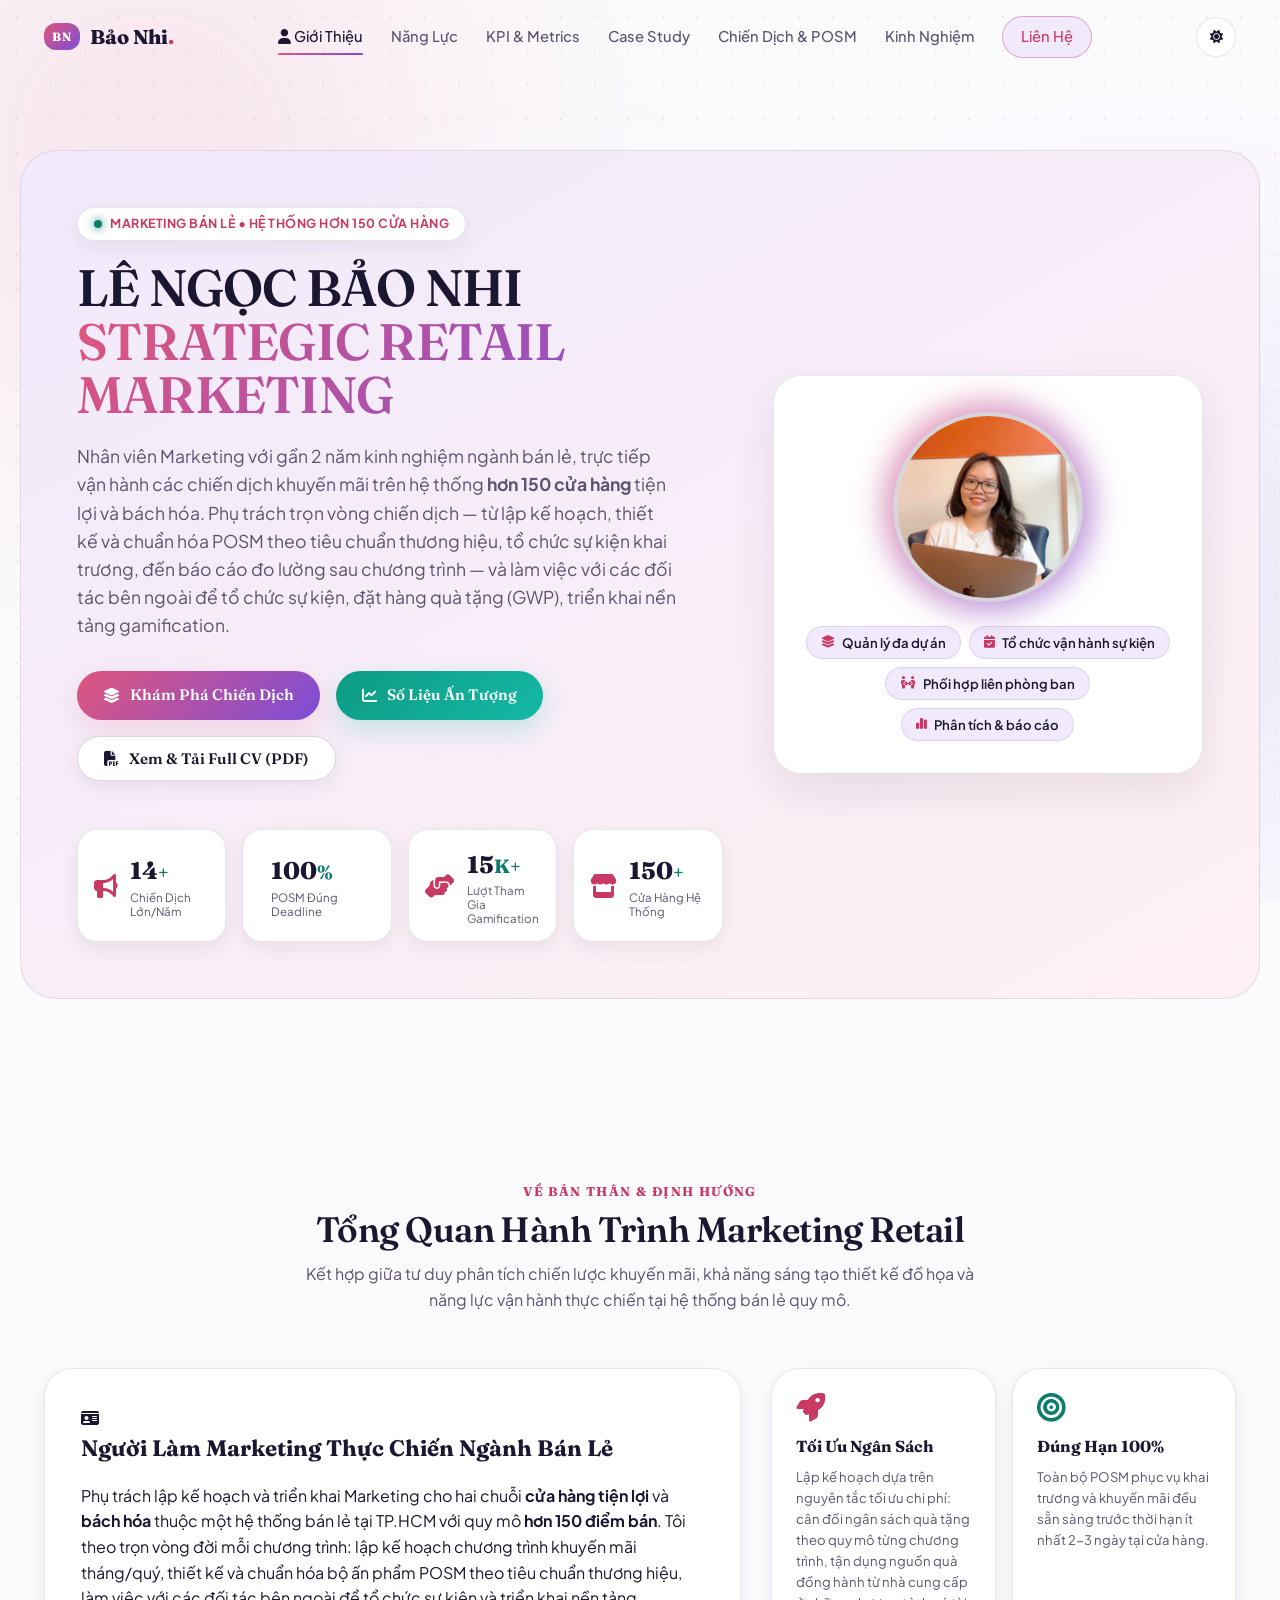
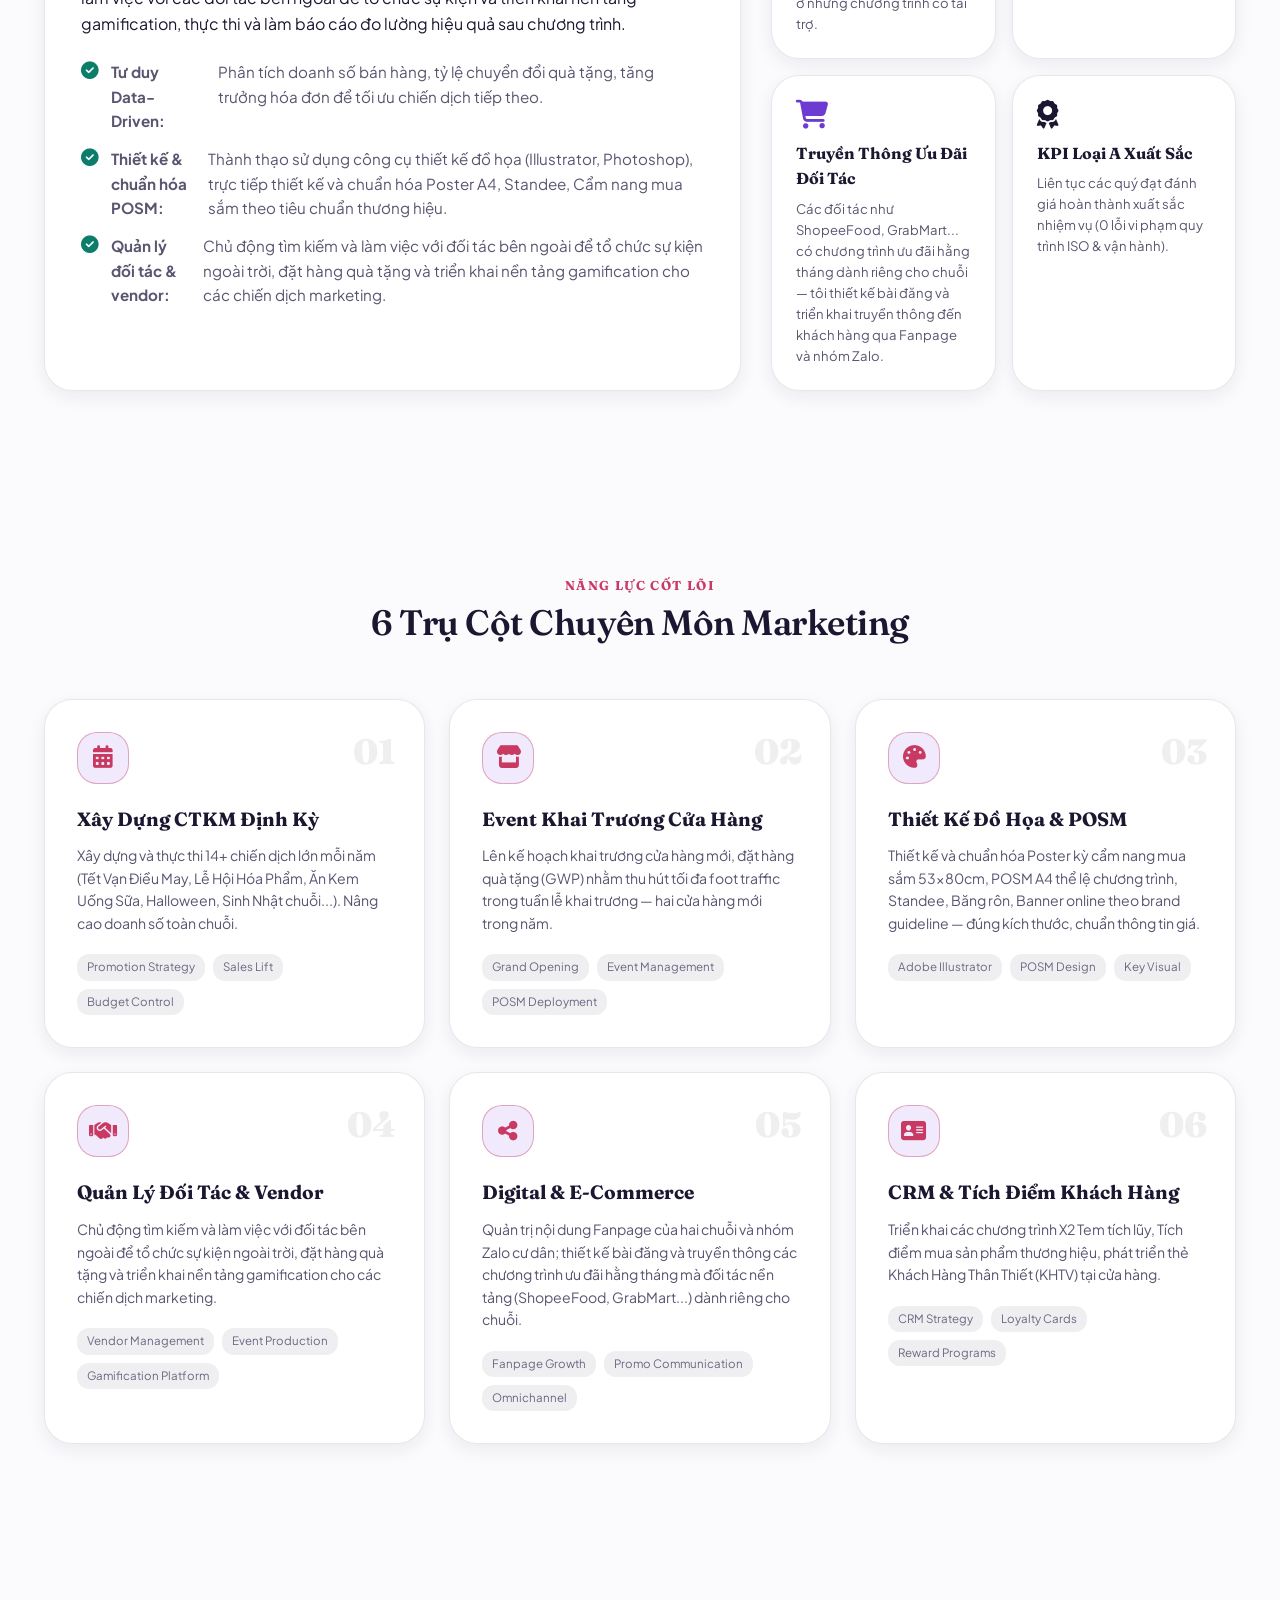
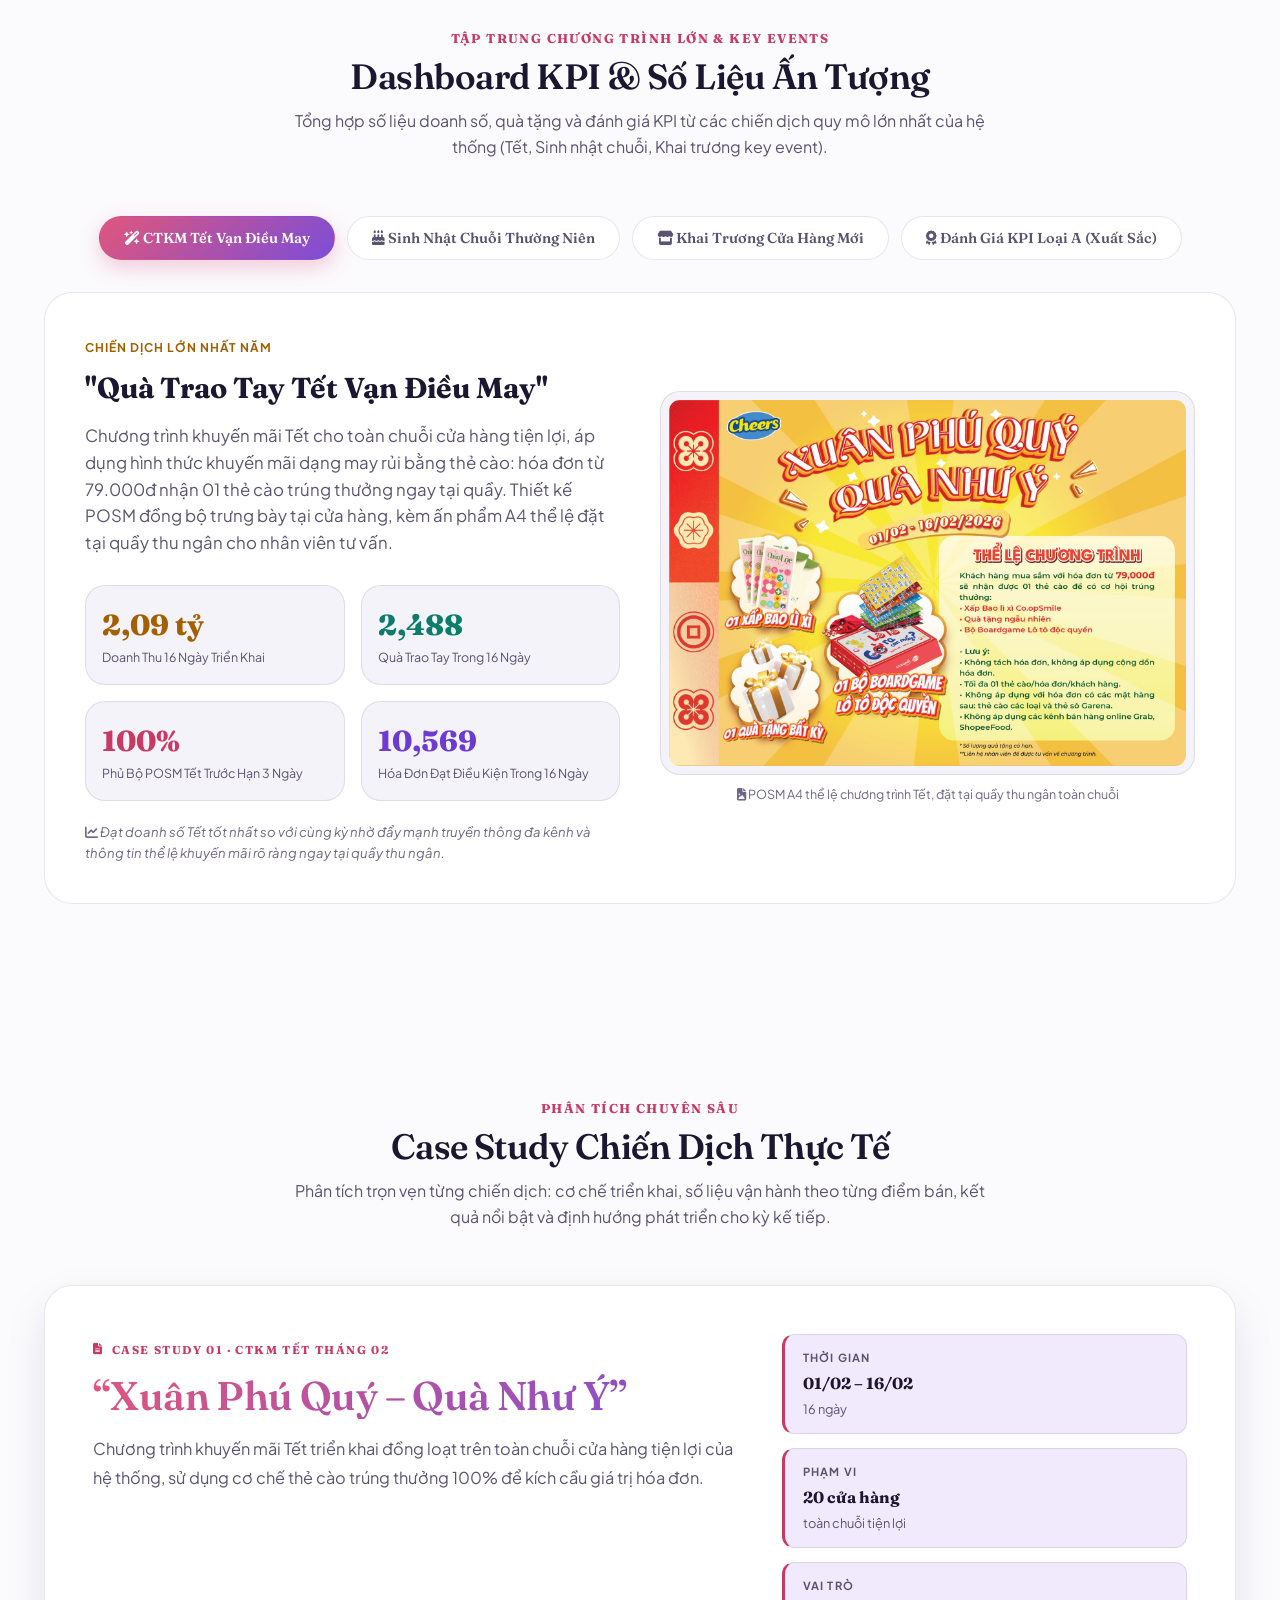
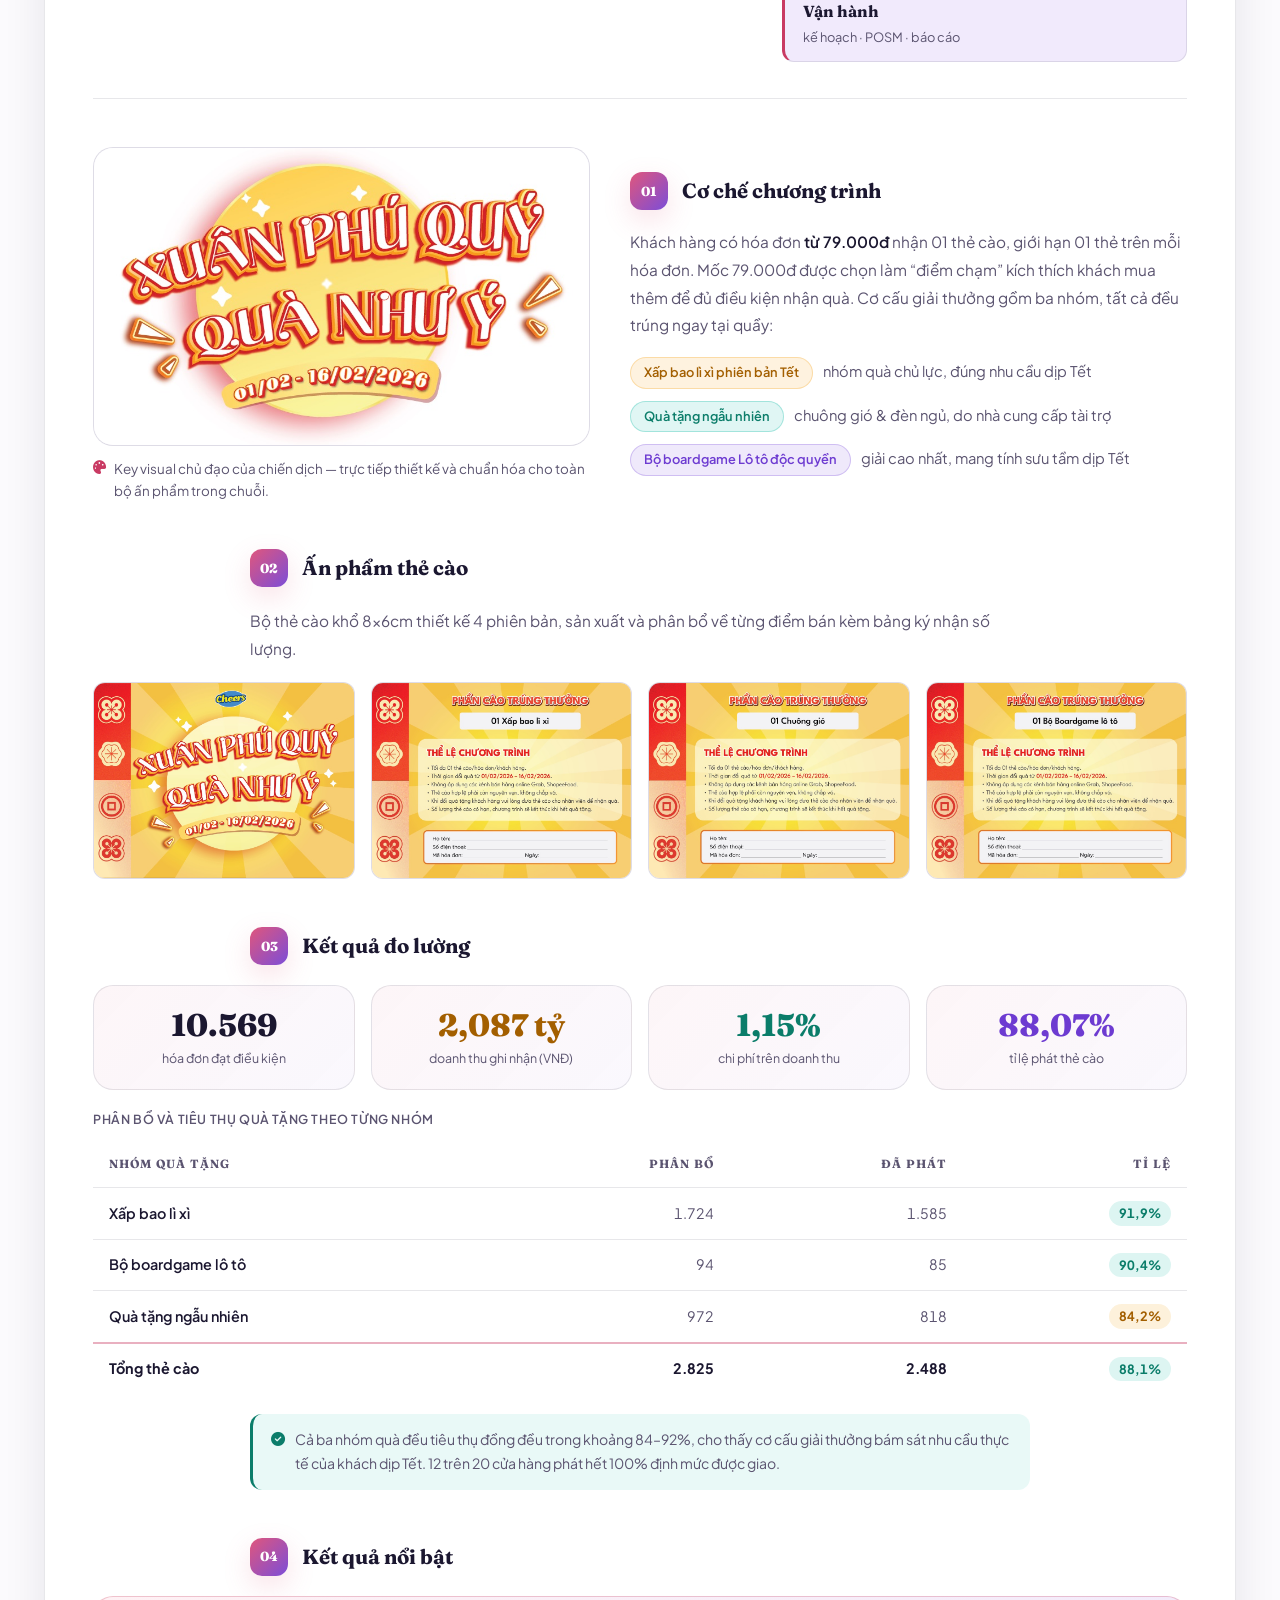
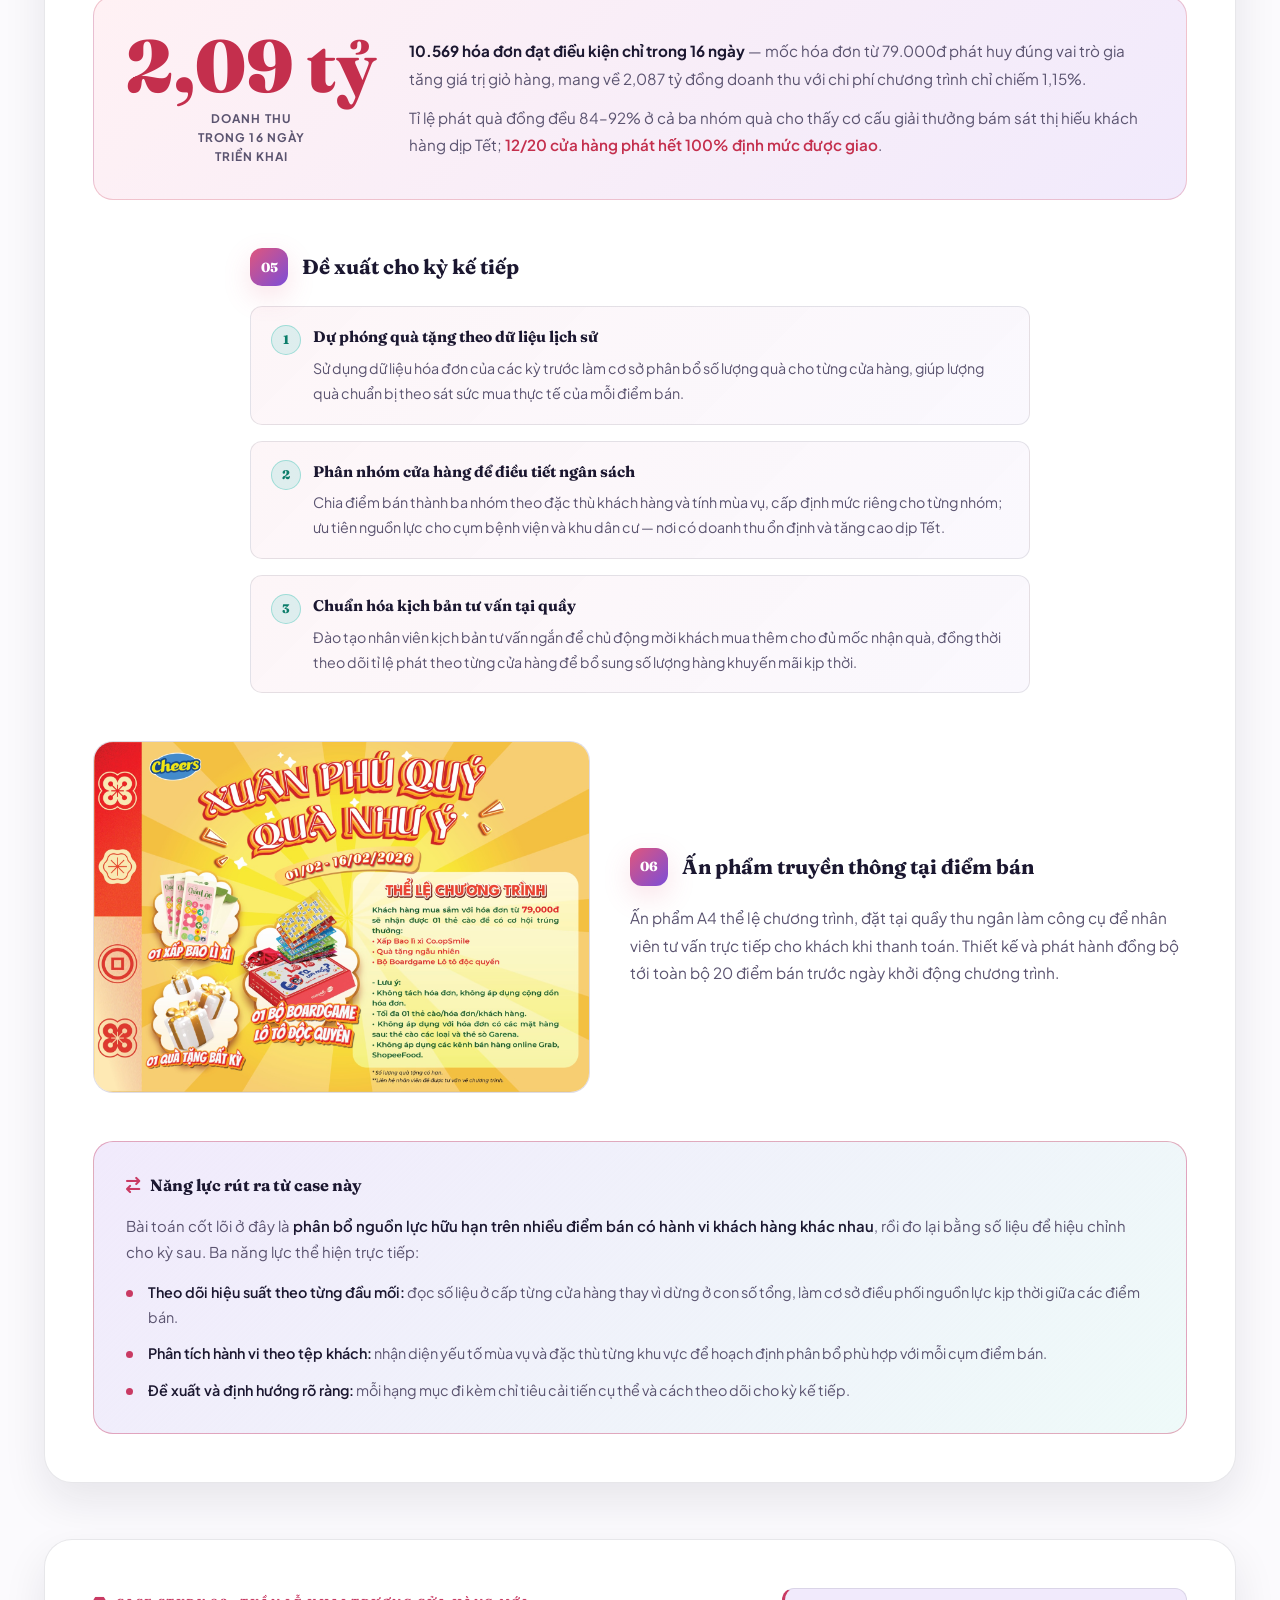
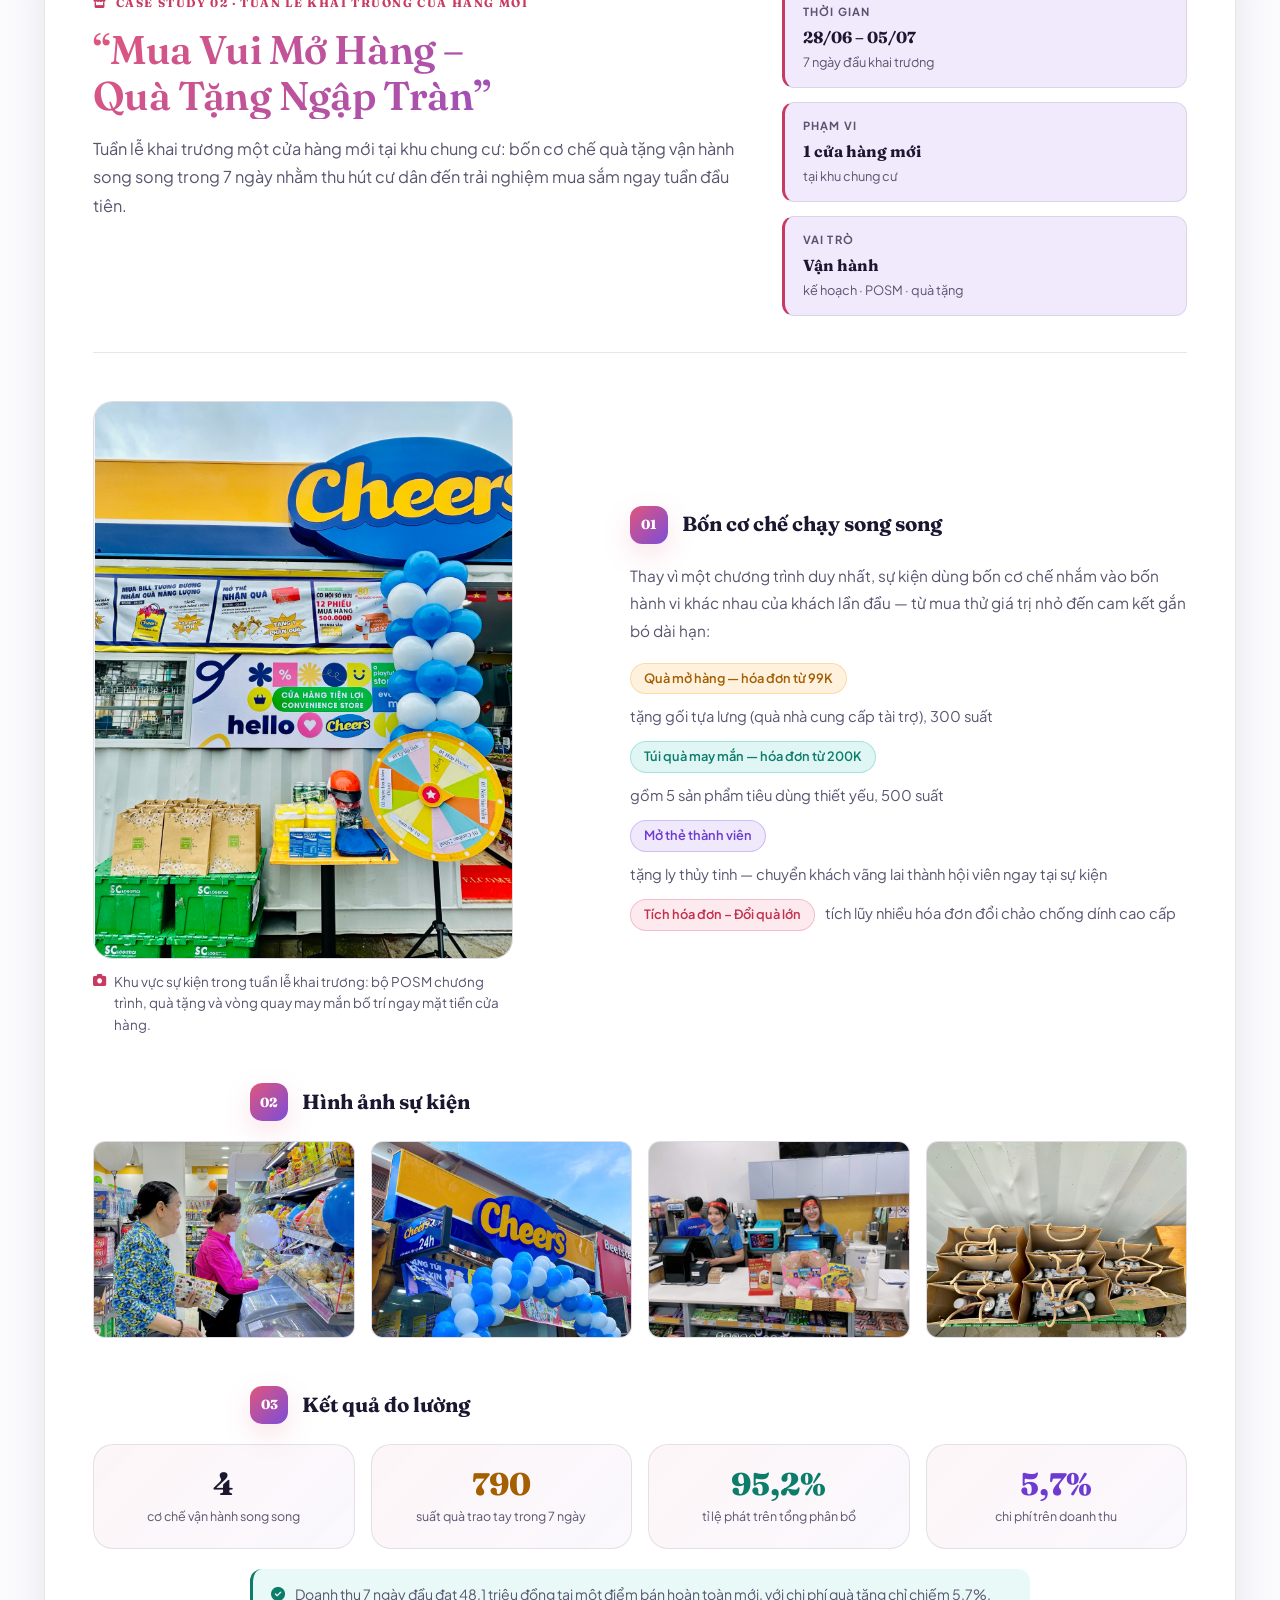
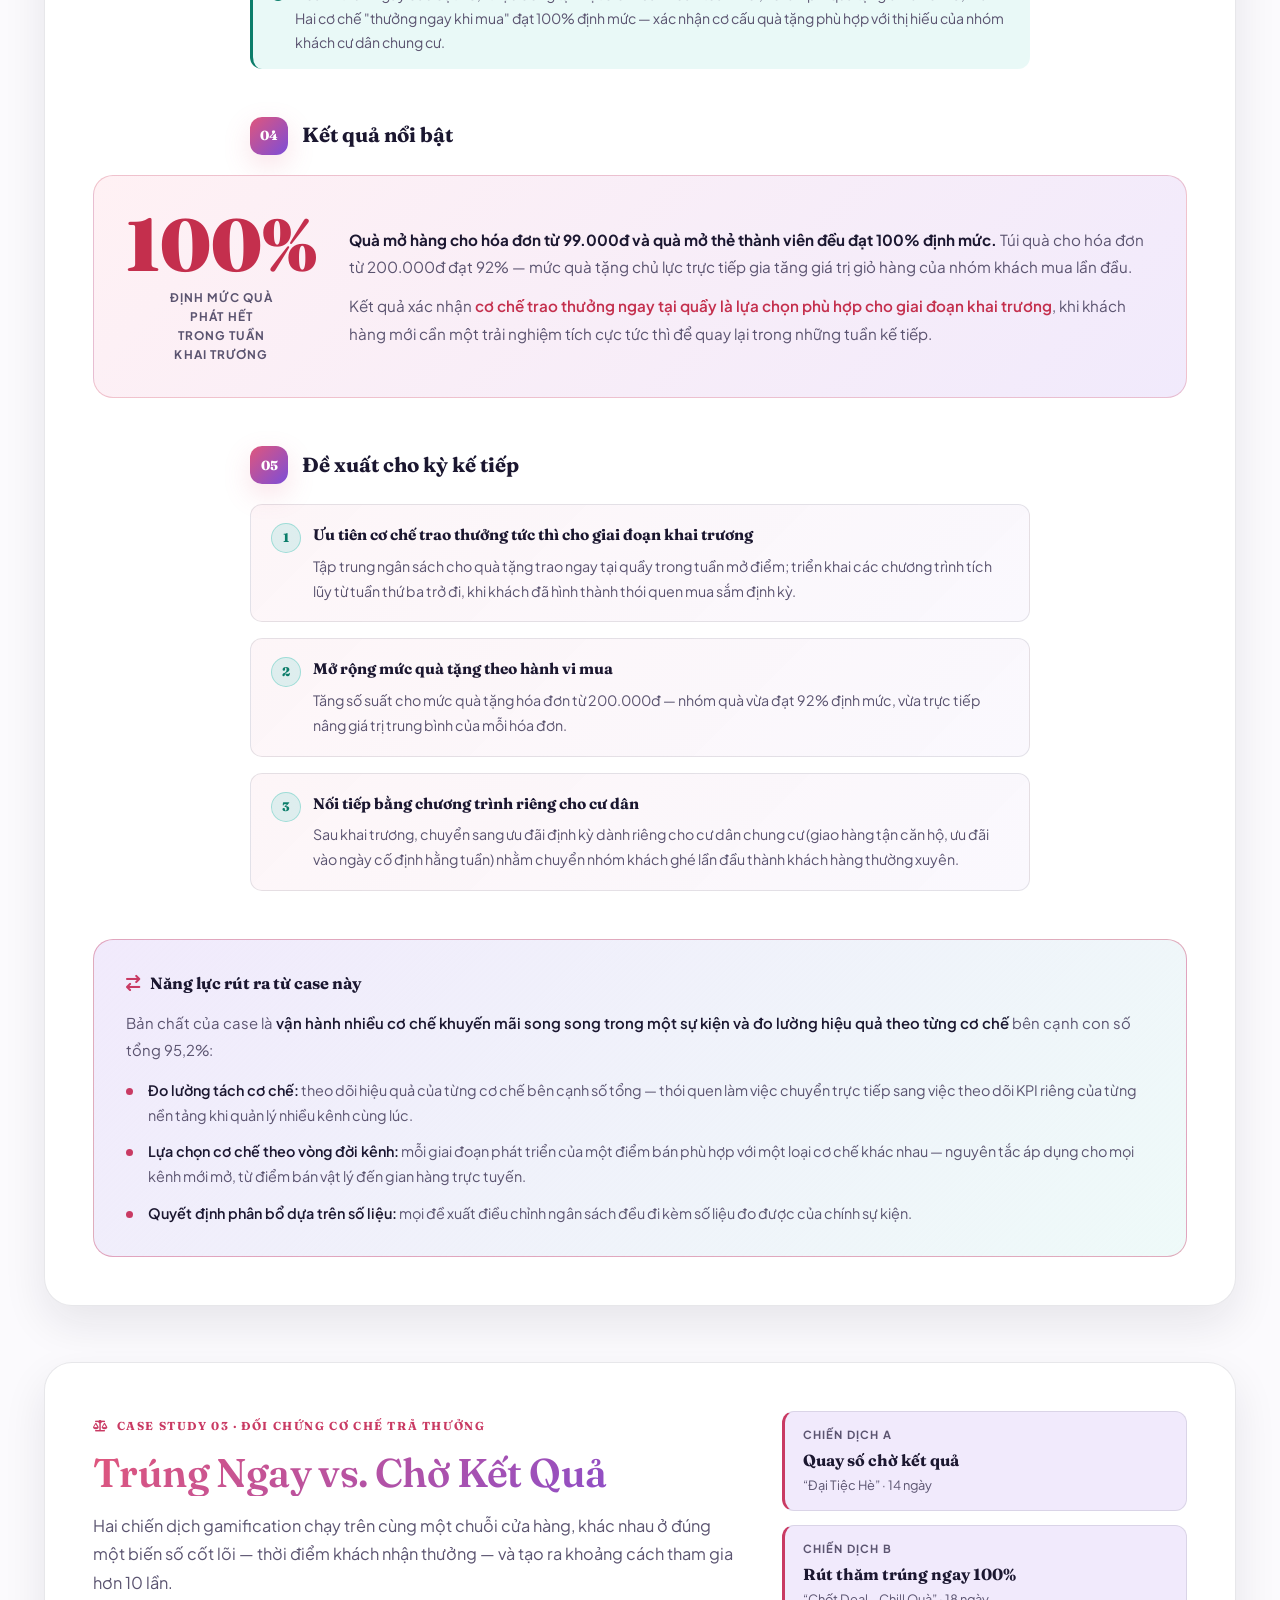
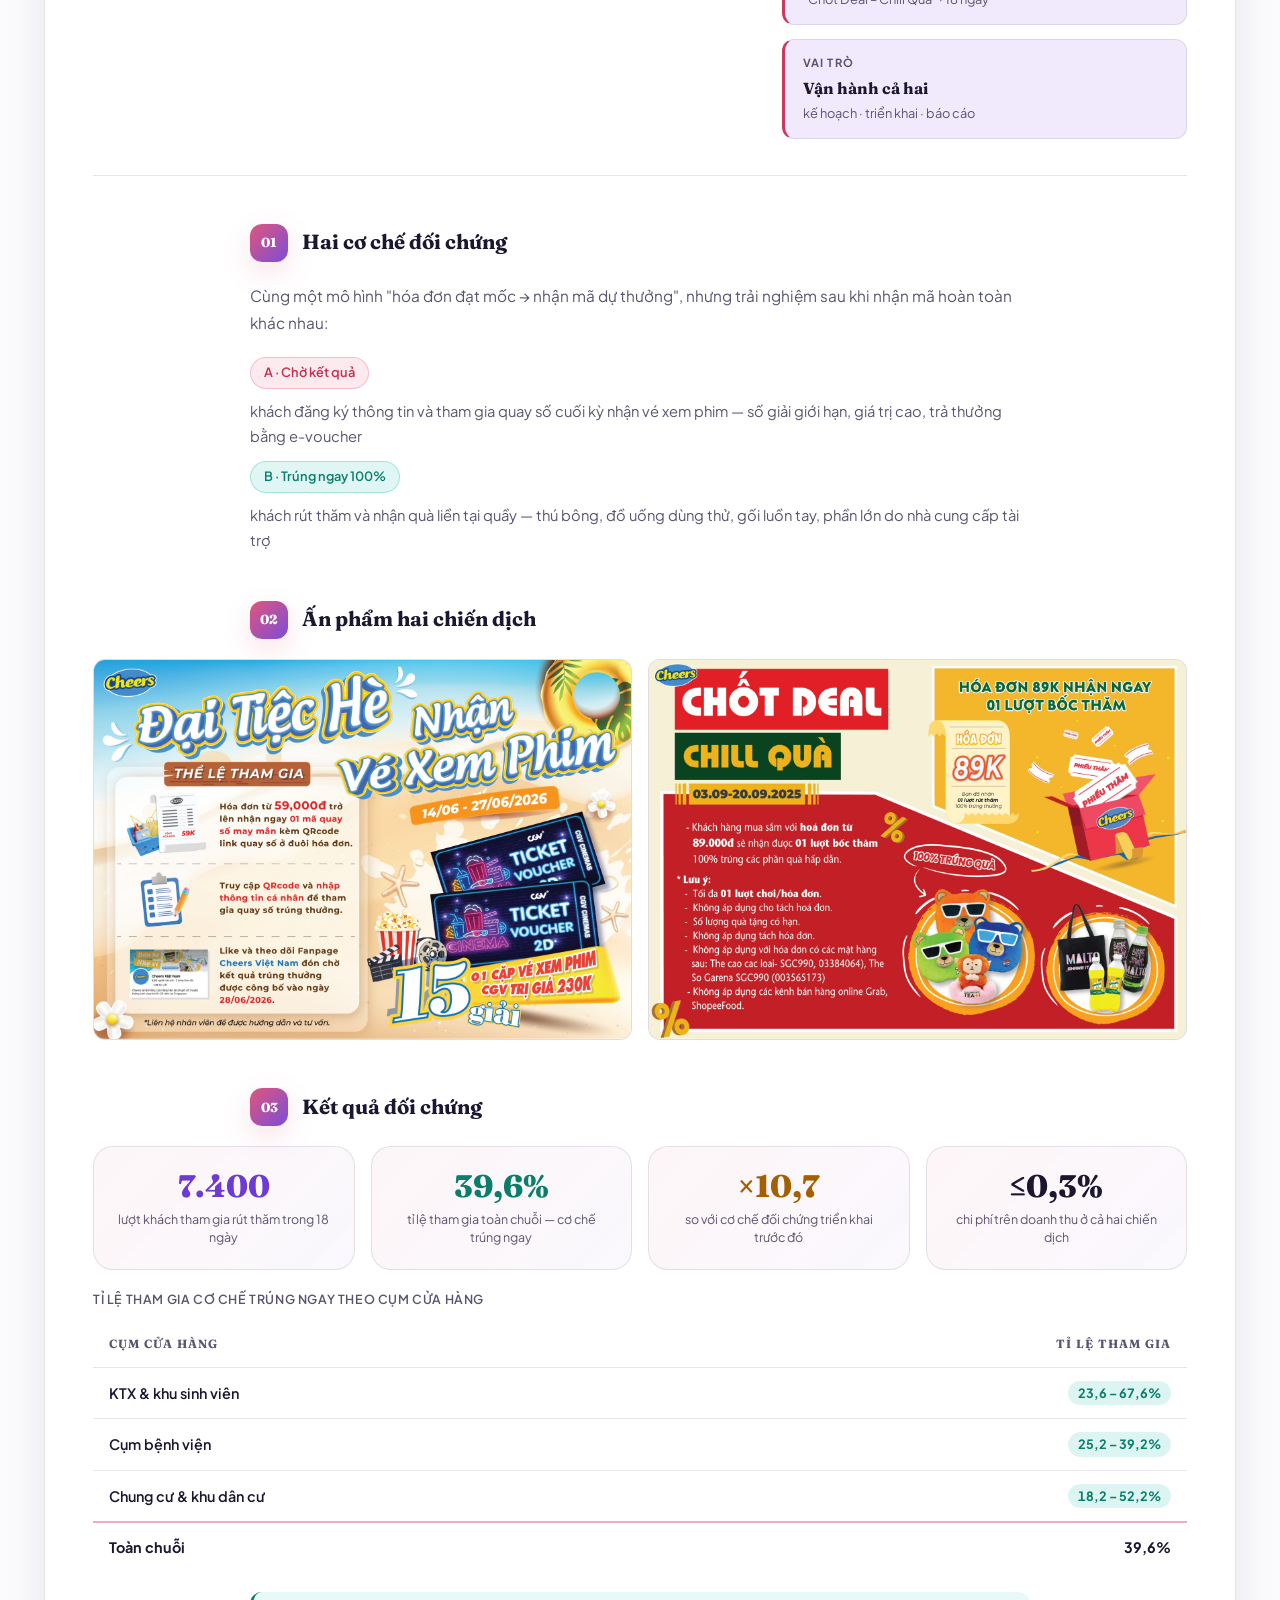
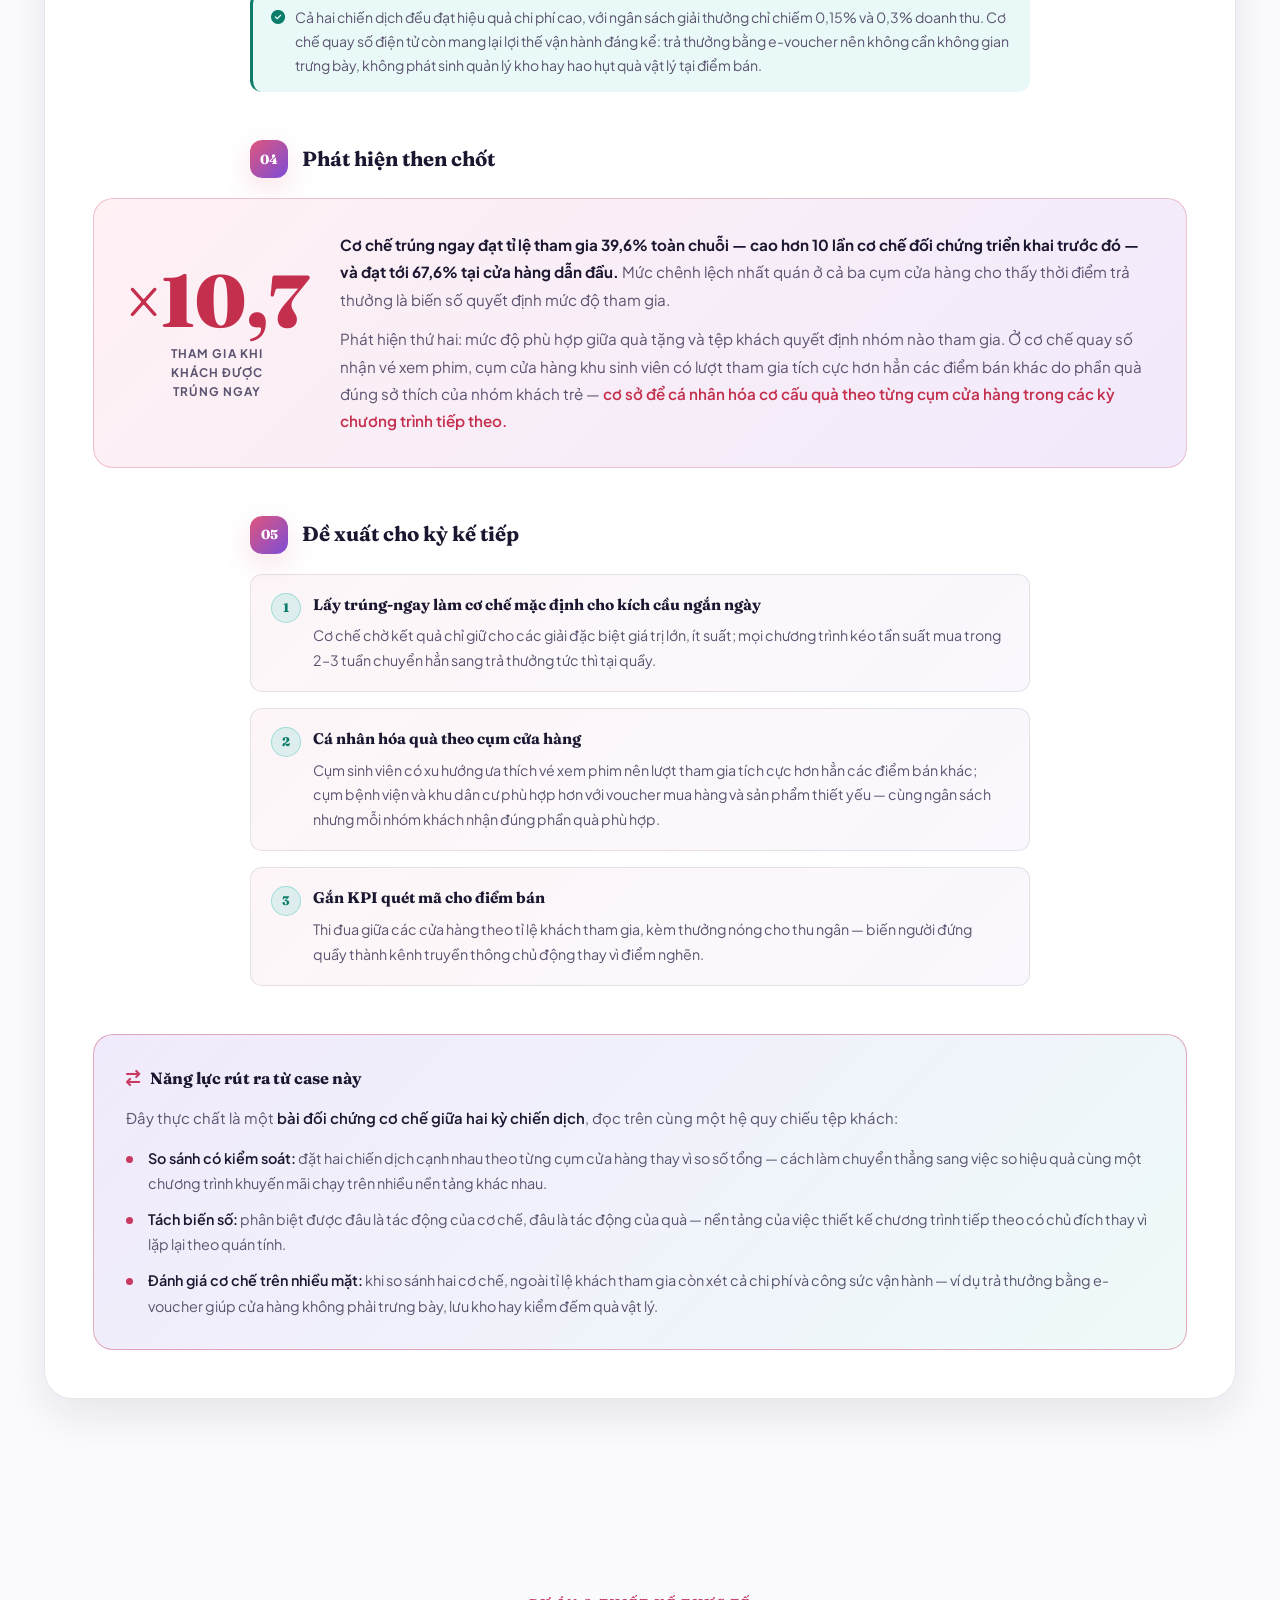
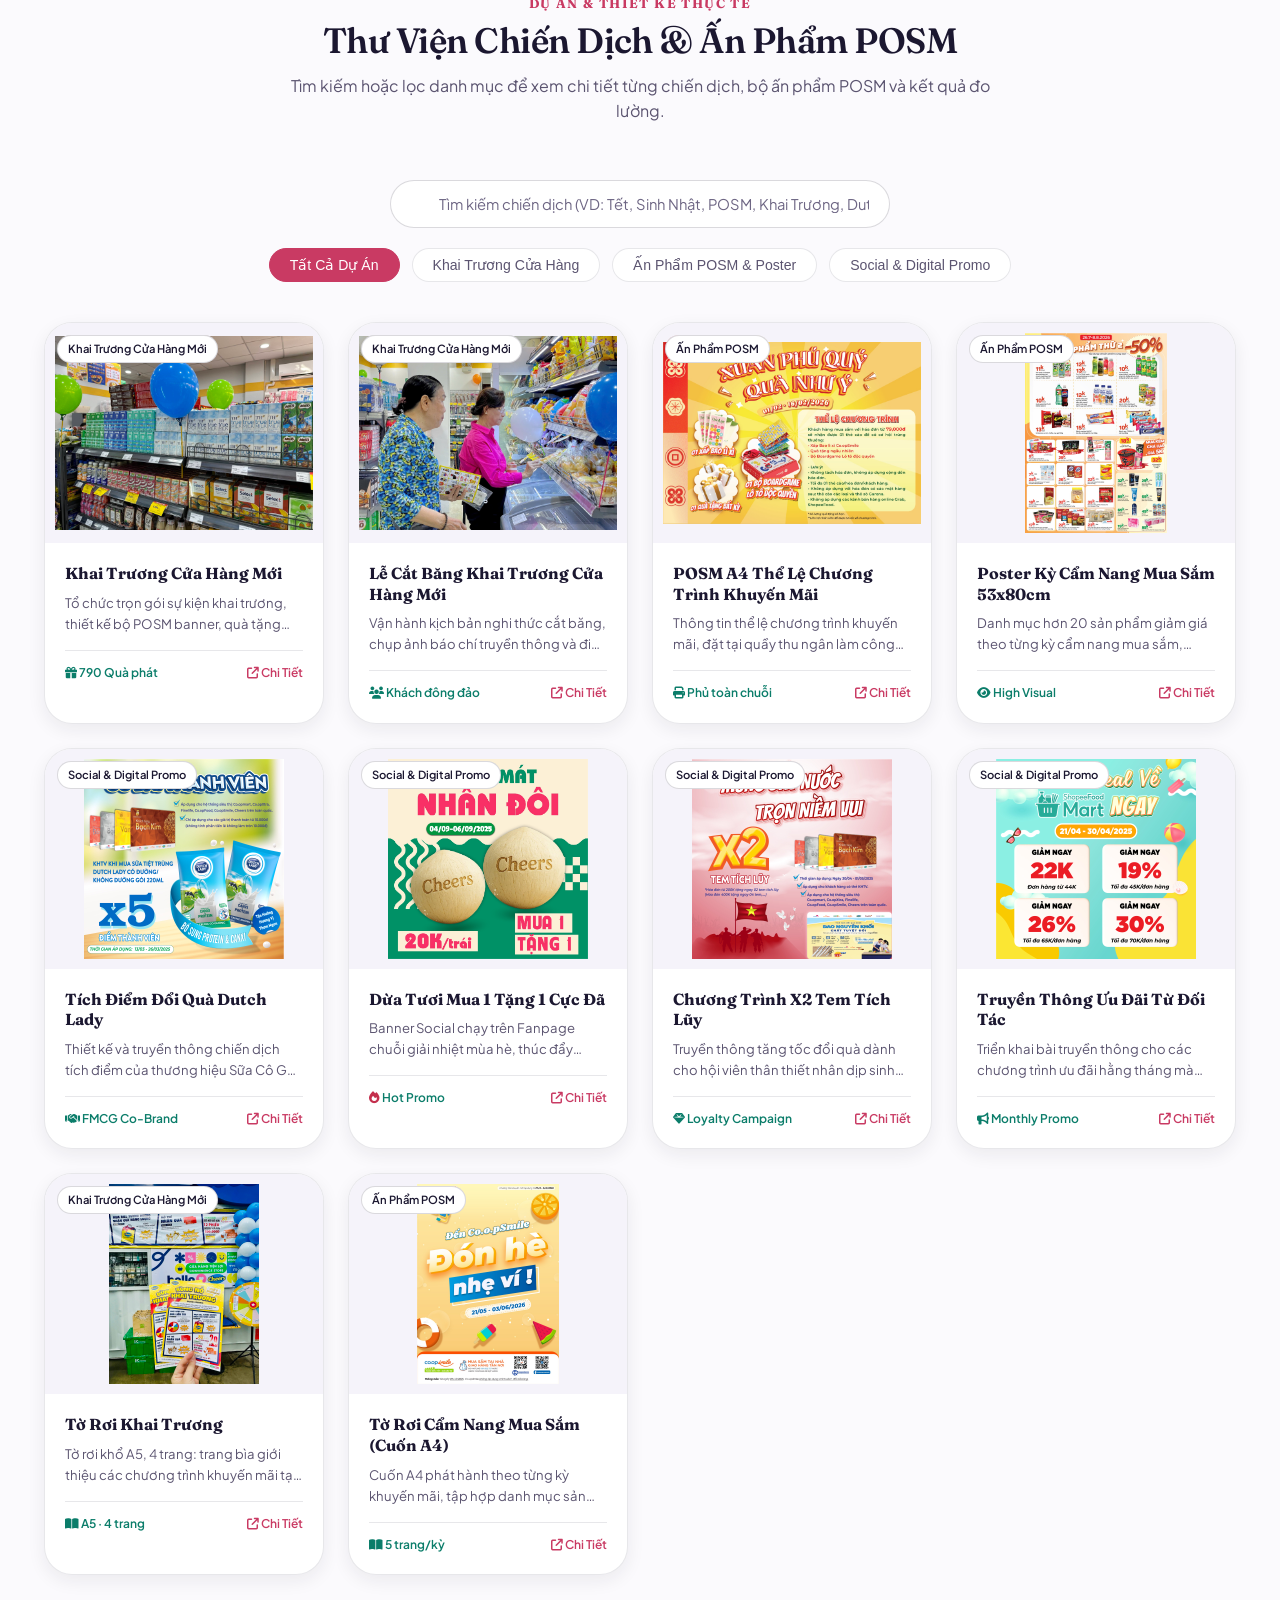
==== index.html @ 25832a99 "Add files via upload" ====
<!DOCTYPE html>
<html lang="vi" data-theme="light">
<head>
    <meta charset="UTF-8">
    <meta name="viewport" content="width=device-width, initial-scale=1.0">
    <title>Lê Ngọc Bảo Nhi | Portfolio Marketing Bán Lẻ</title>
    <meta name="description" content="Portfolio Marketing của Lê Ngọc Bảo Nhi — gần 2 năm kinh nghiệm ngành bán lẻ, vận hành chiến dịch khuyến mãi trên hệ thống hơn 150 cửa hàng, tổ chức sự kiện khai trương, thiết kế và chuẩn hóa POSM theo tiêu chuẩn thương hiệu, hợp tác FMCG co-marketing.">
    
    <!-- Google Fonts -->
    <link rel="preconnect" href="https://fonts.googleapis.com">
    <link rel="preconnect" href="https://fonts.gstatic.com" crossorigin>
    <link href="https://fonts.googleapis.com/css2?family=Fraunces:opsz,wght@9..144,500;9..144,600;9..144,700;9..144,900&family=Plus+Jakarta+Sans:wght@400;500;600;700;800&display=swap" rel="stylesheet">
    
    <!-- Font Awesome Icons -->
    <link rel="stylesheet" href="https://cdnjs.cloudflare.com/ajax/libs/font-awesome/6.5.1/css/all.min.css">
    
    <!-- Custom Stylesheet -->
    <link rel="stylesheet" href="style.css">
</head>
<body>

    <!-- Background Dynamic Glow FX -->
    <div class="bg-fx">
        <div class="blob blob-1"></div>
        <div class="blob blob-2"></div>
        <div class="blob blob-3"></div>
        <div class="grid-overlay"></div>
    </div>

    <!-- Navigation Bar -->
    <header class="navbar-container" id="navbar">
        <div class="container navbar-inner">
            <a href="#" class="nav-brand">
                <span class="brand-badge">BN</span>
                <span class="brand-text">Bảo Nhi<span class="dot">.</span></span>
            </a>

            <nav class="nav-links" id="nav-links">
                <a href="#about" class="nav-item active"><i class="fa-solid fa-user"></i> Giới Thiệu</a>
                <a href="#expertise" class="nav-item">Năng Lực</a>
                <a href="#metrics" class="nav-item">KPI & Metrics</a>
                <a href="#case-study" class="nav-item">Case Study</a>
                <a href="#portfolio" class="nav-item">Chiến Dịch & POSM</a>
                <a href="#experience" class="nav-item">Kinh Nghiệm</a>
                <a href="#contact" class="nav-item nav-btn-contact">Liên Hệ</a>
            </nav>

            <div class="nav-actions">
                <button class="theme-toggle" id="theme-toggle" title="Chuyển chế độ Sáng/Tối" aria-label="Chuyển chế độ Sáng/Tối">
                    <i class="fa-solid fa-sun"></i>
                </button>
                <button class="mobile-toggle" id="mobile-toggle" aria-label="Toggle menu">
                    <i class="fa-solid fa-bars"></i>
                </button>
            </div>
        </div>
    </header>

    <!-- Main Content Wrapper -->
    <main>

        <!-- HERO SECTION -->
        <section class="hero-section" id="hero">
            <div class="container hero-inner">
                <div class="hero-content">
                    <div class="badge-pill">
                        <span class="pulsing-dot"></span>
                        MARKETING BÁN LẺ • HỆ THỐNG HƠN 150 CỬA HÀNG
                    </div>
                    <h1 class="hero-title">
                        LÊ NGỌC BẢO NHI
                        <span class="highlight-gradient">STRATEGIC RETAIL MARKETING</span>
                    </h1>
                    <p class="hero-description">
                        Nhân viên Marketing với gần 2 năm kinh nghiệm ngành bán lẻ, trực tiếp vận hành các chiến dịch khuyến mãi trên hệ thống <strong>hơn 150 cửa hàng</strong> tiện lợi và bách hóa. Phụ trách trọn vòng chiến dịch — từ lập kế hoạch, thiết kế và chuẩn hóa POSM theo tiêu chuẩn thương hiệu, tổ chức sự kiện khai trương, đến báo cáo đo lường sau chương trình — và làm việc với các đối tác bên ngoài để tổ chức sự kiện, đặt hàng quà tặng (GWP), triển khai nền tảng gamification.
                    </p>

                    <div class="hero-ctas">
                        <a href="#portfolio" class="btn btn-primary">
                            <i class="fa-solid fa-layer-group"></i> Khám Phá Chiến Dịch
                        </a>
                        <a href="#metrics" class="btn btn-secondary">
                            <i class="fa-solid fa-chart-line"></i> Số Liệu Ấn Tượng
                        </a>
                        <button onclick="openCvModal()" class="btn btn-outline">
                            <i class="fa-solid fa-file-pdf"></i> Xem & Tải Full CV (PDF)
                        </button>
                    </div>

                    <!-- Highlighted Performance Cards -->
                    <div class="hero-stats-grid">
                        <div class="stat-card">
                            <div class="stat-icon"><i class="fa-solid fa-bullhorn"></i></div>
                            <div class="stat-info">
                                <span class="stat-number" data-target="14">0</span><span class="stat-plus">+</span>
                                <span class="stat-label">Chiến Dịch Lớn/Năm</span>
                            </div>
                        </div>

                        <div class="stat-card">
                            <div class="stat-icon"><i class="fa-solid fa-clock-check"></i></div>
                            <div class="stat-info">
                                <span class="stat-number" data-target="100">0</span><span class="stat-plus">%</span>
                                <span class="stat-label">POSM Đúng Deadline</span>
                            </div>
                        </div>

                        <div class="stat-card">
                            <div class="stat-icon"><i class="fa-solid fa-handshake-angle"></i></div>
                            <div class="stat-info">
                                <span class="stat-number" data-target="15">0</span><span class="stat-plus">K+</span>
                                <span class="stat-label">Lượt Tham Gia Gamification</span>
                            </div>
                        </div>

                        <div class="stat-card">
                            <div class="stat-icon"><i class="fa-solid fa-store"></i></div>
                            <div class="stat-info">
                                <span class="stat-number" data-target="150">0</span><span class="stat-plus">+</span>
                                <span class="stat-label">Cửa Hàng Hệ Thống</span>
                            </div>
                        </div>
                    </div>
                </div>

                <div class="hero-visual">
                    <div class="glass-hero-card">
                        <div class="profile-avatar-container">
                            <div class="avatar-ring"></div>
                            <div class="avatar-box">
                                <img src="assets/images/avatar.jpg" alt="Chân dung Lê Ngọc Bảo Nhi" class="avatar-photo" width="793" height="991">
                                <div class="avatar-caption">Lê Ngọc Bảo Nhi</div>
                            </div>
                        </div>

                        <ul class="skill-chips">
                            <li class="skill-chip"><i class="fa-solid fa-layer-group"></i> Quản lý đa dự án</li>
                            <li class="skill-chip"><i class="fa-solid fa-calendar-check"></i> Tổ chức vận hành sự kiện</li>
                            <li class="skill-chip"><i class="fa-solid fa-people-arrows"></i> Phối hợp liên phòng ban</li>
                            <li class="skill-chip"><i class="fa-solid fa-chart-simple"></i> Phân tích &amp; báo cáo</li>
                        </ul>
                    </div>
                </div>
            </div>
        </section>

        <!-- ABOUT SECTION -->
        <section class="about-section" id="about">
            <div class="container">
                <div class="section-header">
                    <span class="section-subtitle">VỀ BẢN THÂN & ĐỊNH HƯỚNG</span>
                    <h2 class="section-title">Tổng Quan Hành Trình Marketing Retail</h2>
                    <p class="section-desc">Kết hợp giữa tư duy phân tích chiến lược khuyến mãi, khả năng sáng tạo thiết kế đồ họa và năng lực vận hành thực chiến tại hệ thống bán lẻ quy mô.</p>
                </div>

                <div class="about-grid">
                    <div class="about-card main-bio-card">
                        <div class="card-icon-badge"><i class="fa-solid fa-id-card"></i></div>
                        <h3>Người Làm Marketing Thực Chiến Ngành Bán Lẻ</h3>
                        <p>
                            Phụ trách lập kế hoạch và triển khai Marketing cho hai chuỗi <strong>cửa hàng tiện lợi</strong> và <strong>bách hóa</strong> thuộc một hệ thống bán lẻ tại TP.HCM với quy mô <strong>hơn 150 điểm bán</strong>. Tôi theo trọn vòng đời mỗi chương trình: lập kế hoạch chương trình khuyến mãi tháng/quý, thiết kế và chuẩn hóa bộ ấn phẩm POSM theo tiêu chuẩn thương hiệu, làm việc với các đối tác bên ngoài để tổ chức sự kiện và triển khai nền tảng gamification, thực thi và làm báo cáo đo lường hiệu quả sau chương trình.
                        </p>
                        <ul class="bio-list">
                            <li><i class="fa-solid fa-circle-check"></i> <strong>Tư duy Data-Driven:</strong> Phân tích doanh số bán hàng, tỷ lệ chuyển đổi quà tặng, tăng trưởng hóa đơn để tối ưu chiến dịch tiếp theo.</li>
                            <li><i class="fa-solid fa-circle-check"></i> <strong>Thiết kế & chuẩn hóa POSM:</strong> Thành thạo sử dụng công cụ thiết kế đồ họa (Illustrator, Photoshop), trực tiếp thiết kế và chuẩn hóa Poster A4, Standee, Cẩm nang mua sắm theo tiêu chuẩn thương hiệu.</li>
                            <li><i class="fa-solid fa-circle-check"></i> <strong>Quản lý đối tác & vendor:</strong> Chủ động tìm kiếm và làm việc với đối tác bên ngoài để tổ chức sự kiện ngoài trời, đặt hàng quà tặng và triển khai nền tảng gamification cho các chiến dịch marketing.</li>
                        </ul>
                    </div>

                    <div class="about-side-grid">
                        <div class="about-card feature-mini">
                            <i class="fa-solid fa-rocket mini-icon text-indigo"></i>
                            <h4>Tối Ưu Ngân Sách</h4>
                            <p>Lập kế hoạch dựa trên nguyên tắc tối ưu chi phí: cân đối ngân sách quà tặng theo quy mô từng chương trình, tận dụng nguồn quà đồng hành từ nhà cung cấp ở những chương trình có tài trợ.</p>
                        </div>

                        <div class="about-card feature-mini">
                            <i class="fa-solid fa-bullseye mini-icon text-emerald"></i>
                            <h4>Đúng Hạn 100%</h4>
                            <p>Toàn bộ POSM phục vụ khai trương và khuyến mãi đều sẵn sàng trước thời hạn ít nhất 2-3 ngày tại cửa hàng.</p>
                        </div>

                        <div class="about-card feature-mini">
                            <i class="fa-solid fa-cart-shopping mini-icon text-purple"></i>
                            <h4>Truyền Thông Ưu Đãi Đối Tác</h4>
                            <p>Các đối tác như ShopeeFood, GrabMart... có chương trình ưu đãi hằng tháng dành riêng cho chuỗi — tôi thiết kế bài đăng và triển khai truyền thông đến khách hàng qua Fanpage và nhóm Zalo.</p>
                        </div>

                        <div class="about-card feature-mini">
                            <i class="fa-solid fa-award mini-icon text-amber"></i>
                            <h4>KPI Loại A Xuất Sắc</h4>
                            <p>Liên tục các quý đạt đánh giá hoàn thành xuất sắc nhiệm vụ (0 lỗi vi phạm quy trình ISO & vận hành).</p>
                        </div>
                    </div>
                </div>
            </div>
        </section>

        <!-- EXPERTISE MATRIX SECTION -->
        <section class="expertise-section" id="expertise">
            <div class="container">
                <div class="section-header">
                    <span class="section-subtitle">NĂNG LỰC CỐT LÕI</span>
                    <h2 class="section-title">6 Trụ Cột Chuyên Môn Marketing</h2>
                </div>

                <div class="expertise-grid">
                    <!-- Pillar 1 -->
                    <div class="exp-card">
                        <div class="exp-number">01</div>
                        <div class="exp-icon"><i class="fa-solid fa-calendar-days"></i></div>
                        <h3>Xây Dựng CTKM Định Kỳ</h3>
                        <p>Xây dựng và thực thi 14+ chiến dịch lớn mỗi năm (Tết Vạn Điều May, Lễ Hội Hóa Phẩm, Ăn Kem Uống Sữa, Halloween, Sinh Nhật chuỗi...). Nâng cao doanh số toàn chuỗi.</p>
                        <div class="exp-tags">
                            <span>Promotion Strategy</span>
                            <span>Sales Lift</span>
                            <span>Budget Control</span>
                        </div>
                    </div>

                    <!-- Pillar 2 -->
                    <div class="exp-card">
                        <div class="exp-number">02</div>
                        <div class="exp-icon"><i class="fa-solid fa-store"></i></div>
                        <h3>Event Khai Trương Cửa Hàng</h3>
                        <p>Lên kế hoạch khai trương cửa hàng mới, đặt hàng quà tặng (GWP) nhằm thu hút tối đa foot traffic trong tuần lễ khai trương — hai cửa hàng mới trong năm.</p>
                        <div class="exp-tags">
                            <span>Grand Opening</span>
                            <span>Event Management</span>
                            <span>POSM Deployment</span>
                        </div>
                    </div>

                    <!-- Pillar 3 -->
                    <div class="exp-card">
                        <div class="exp-number">03</div>
                        <div class="exp-icon"><i class="fa-solid fa-palette"></i></div>
                        <h3>Thiết Kế Đồ Họa & POSM</h3>
                        <p>Thiết kế và chuẩn hóa Poster kỳ cẩm nang mua sắm 53x80cm, POSM A4 thể lệ chương trình, Standee, Băng rôn, Banner online theo brand guideline — đúng kích thước, chuẩn thông tin giá.</p>
                        <div class="exp-tags">
                            <span>Adobe Illustrator</span>
                            <span>POSM Design</span>
                            <span>Key Visual</span>
                        </div>
                    </div>

                    <!-- Pillar 4 -->
                    <div class="exp-card">
                        <div class="exp-number">04</div>
                        <div class="exp-icon"><i class="fa-solid fa-handshake"></i></div>
                        <h3>Quản Lý Đối Tác & Vendor</h3>
                        <p>Chủ động tìm kiếm và làm việc với đối tác bên ngoài để tổ chức sự kiện ngoài trời, đặt hàng quà tặng và triển khai nền tảng gamification cho các chiến dịch marketing.</p>
                        <div class="exp-tags">
                            <span>Vendor Management</span>
                            <span>Event Production</span>
                            <span>Gamification Platform</span>
                        </div>
                    </div>

                    <!-- Pillar 5 -->
                    <div class="exp-card">
                        <div class="exp-number">05</div>
                        <div class="exp-icon"><i class="fa-solid fa-share-nodes"></i></div>
                        <h3>Digital & E-Commerce</h3>
                        <p>Quản trị nội dung Fanpage của hai chuỗi và nhóm Zalo cư dân; thiết kế bài đăng và truyền thông các chương trình ưu đãi hằng tháng mà đối tác nền tảng (ShopeeFood, GrabMart...) dành riêng cho chuỗi.</p>
                        <div class="exp-tags">
                            <span>Fanpage Growth</span>
                            <span>Promo Communication</span>
                            <span>Omnichannel</span>
                        </div>
                    </div>

                    <!-- Pillar 6 -->
                    <div class="exp-card">
                        <div class="exp-number">06</div>
                        <div class="exp-icon"><i class="fa-solid fa-address-card"></i></div>
                        <h3>CRM & Tích Điểm Khách Hàng</h3>
                        <p>Triển khai các chương trình X2 Tem tích lũy, Tích điểm mua sản phẩm thương hiệu, phát triển thẻ Khách Hàng Thân Thiết (KHTV) tại cửa hàng.</p>
                        <div class="exp-tags">
                            <span>CRM Strategy</span>
                            <span>Loyalty Cards</span>
                            <span>Reward Programs</span>
                        </div>
                    </div>
                </div>
            </div>
        </section>

        <!-- REFINED KPI & METRICS DASHBOARD FOR KEY EVENTS -->
        <section class="metrics-section" id="metrics">
            <div class="container">
                <div class="section-header">
                    <span class="section-subtitle">TẬP TRUNG CHƯƠNG TRÌNH LỚN & KEY EVENTS</span>
                    <h2 class="section-title">Dashboard KPI & Số Liệu Ấn Tượng</h2>
                    <p class="section-desc">Tổng hợp số liệu doanh số, quà tặng và đánh giá KPI từ các chiến dịch quy mô lớn nhất của hệ thống (Tết, Sinh nhật chuỗi, Khai trương key event).</p>
                </div>

                <!-- Tabs Selector -->
                <div class="dashboard-tabs">
                    <button class="dash-tab active" data-tab="tab-tet">
                        <i class="fa-solid fa-wand-magic-sparkles"></i> CTKM Tết Vạn Điều May
                    </button>
                    <button class="dash-tab" data-tab="tab-birthday">
                        <i class="fa-solid fa-cake-candles"></i> Sinh Nhật Chuỗi Thường Niên
                    </button>
                    <button class="dash-tab" data-tab="tab-opening">
                        <i class="fa-solid fa-store"></i> Khai Trương Cửa Hàng Mới
                    </button>
                    <button class="dash-tab" data-tab="tab-kpi">
                        <i class="fa-solid fa-award"></i> Đánh Giá KPI Loại A (Xuất Sắc)
                    </button>
                </div>

                <!-- Tab Contents -->
                <div class="dashboard-content">

                    <!-- TAB 1: TET CAMPAIGN (IMPENSIVE METRICS) -->
                    <div class="dash-panel active" id="tab-tet">
                        <div class="panel-grid">
                            <div class="panel-text">
                                <span class="tag-badge text-gold">Chiến Dịch Lớn Nhất Năm</span>
                                <h3>"Quà Trao Tay Tết Vạn Điều May"</h3>
                                <p class="lead-text">Chương trình khuyến mãi Tết cho toàn chuỗi cửa hàng tiện lợi, áp dụng hình thức khuyến mãi dạng may rủi bằng thẻ cào: hóa đơn từ 79.000đ nhận 01 thẻ cào trúng thưởng ngay tại quầy. Thiết kế POSM đồng bộ trưng bày tại cửa hàng, kèm ấn phẩm A4 thể lệ đặt tại quầy thu ngân cho nhân viên tư vấn.</p>
                                
                                <div class="metric-highlights">
                                    <div class="metric-box">
                                        <div class="metric-val text-gold">2,09 tỷ</div>
                                        <div class="metric-lbl">Doanh Thu 16 Ngày Triển Khai</div>
                                    </div>
                                    <div class="metric-box">
                                        <div class="metric-val text-emerald">2,488</div>
                                        <div class="metric-lbl">Quà Trao Tay Trong 16 Ngày</div>
                                    </div>
                                    <div class="metric-box">
                                        <div class="metric-val text-indigo">100%</div>
                                        <div class="metric-lbl">Phủ Bộ POSM Tết Trước Hạn 3 Ngày</div>
                                    </div>
                                    <div class="metric-box">
                                        <div class="metric-val text-purple">10,569</div>
                                        <div class="metric-lbl">Hóa Đơn Đạt Điều Kiện Trong 16 Ngày</div>
                                    </div>
                                </div>
                                <p class="sub-note"><i class="fa-solid fa-chart-line"></i> Đạt doanh số Tết tốt nhất so với cùng kỳ nhờ đẩy mạnh truyền thông đa kênh và thông tin thể lệ khuyến mãi rõ ràng ngay tại quầy thu ngân.</p>
                            </div>

                            <div class="panel-image">
                                <img src="assets/images/posm/poster_a4_1.jpg" alt="POSM A4 thể lệ chương trình Tết" class="dashboard-img">
                                <div class="img-caption"><i class="fa-solid fa-file-image"></i> POSM A4 thể lệ chương trình Tết, đặt tại quầy thu ngân toàn chuỗi</div>
                            </div>
                        </div>
                    </div>

                    <!-- TAB 2: BIRTHDAY CAMPAIGN (BIG NUMBERS) -->
                    <div class="dash-panel" id="tab-birthday">
                        <div class="panel-grid">
                            <div class="panel-text">
                                <span class="tag-badge text-purple">Chương Trình Thường Niên</span>
                                <h3>Chương Trình Sinh Nhật Chuỗi Thường Niên</h3>
                                <p class="lead-text">Chương trình sinh nhật tổ chức hằng năm trên toàn chuỗi cửa hàng tiện lợi: khách hàng có hóa đơn đạt mốc nhận 01 mã dự thưởng để tham gia trúng thưởng trực tuyến, cơ cấu giải tập trung vào sản phẩm công nghệ giá trị cao.</p>
                                
                                <div class="metric-highlights">
                                    <div class="metric-box">
                                        <div class="metric-val text-purple">1,98 tỷ</div>
                                        <div class="metric-lbl">Doanh Thu Hai Kỳ Sinh Nhật Gần Nhất</div>
                                    </div>
                                    <div class="metric-box">
                                        <div class="metric-val text-emerald">35.761</div>
                                        <div class="metric-lbl">Mã Dự Thưởng Phát Hành Cho Khách</div>
                                    </div>
                                    <div class="metric-box">
                                        <div class="metric-val text-gold">2,0%</div>
                                        <div class="metric-lbl">Chi Phí Giải Thưởng Trên Doanh Thu</div>
                                    </div>
                                    <div class="metric-box">
                                        <div class="metric-val text-indigo">26</div>
                                        <div class="metric-lbl">Giải Thưởng Giá Trị Cao Trao Cho Khách</div>
                                    </div>
                                </div>
                                <p class="sub-note"><i class="fa-solid fa-gift"></i> Cơ cấu giải thưởng công nghệ phát huy hiệu quả với nhóm khách hàng trẻ — tỉ lệ tham gia cao nhất ghi nhận tại các điểm bán khu trường đại học và ký túc xá.</p>
                            </div>

                            <div class="panel-image">
                                <img src="assets/images/posm/sinhnhat_a4.jpg" alt="Ấn phẩm A4 chương trình sinh nhật chuỗi" class="dashboard-img">
                                <div class="img-caption"><i class="fa-solid fa-file-image"></i> Ấn phẩm A4 chương trình sinh nhật: thể lệ và cơ cấu giải thưởng, trưng bày tại quầy thu ngân</div>
                            </div>
                        </div>
                    </div>

                    <!-- TAB 3: NEW STORE OPENING EVENT -->
                    <div class="dash-panel" id="tab-opening">
                        <div class="panel-grid">
                            <div class="panel-text">
                                <span class="tag-badge text-emerald">Grand Opening</span>
                                <h3>Khai Trương Cửa Hàng Mới Khu Chung Cư</h3>
                                <p class="lead-text">Tổ chức tuần lễ khai trương cho hai cửa hàng mới. Điều phối nhân sự, sản xuất bộ POSM khai trương và triển khai chương trình quà tặng "Mua Vui Mở Hàng" thúc đẩy doanh số.</p>
                                
                                <div class="metric-highlights">
                                    <div class="metric-box">
                                        <div class="metric-val text-emerald">830</div>
                                        <div class="metric-lbl">Suất Quà Tặng Chuẩn Bị Khai Trương</div>
                                    </div>
                                    <div class="metric-box">
                                        <div class="metric-val text-indigo">790</div>
                                        <div class="metric-lbl">Quà Phát Trực Tiếp Cho Khách Hàng</div>
                                    </div>
                                    <div class="metric-box">
                                        <div class="metric-val text-gold">95.2%</div>
                                        <div class="metric-lbl">Tỷ Lệ Chuyển Đổi Quà Tặng</div>
                                    </div>
                                    <div class="metric-box">
                                        <div class="metric-val text-purple">5.7%</div>
                                        <div class="metric-lbl">Tỷ Lệ Chi Phí/Doanh Thu (Tối Ưu Ngân Sách)</div>
                                    </div>
                                </div>
                                <p class="sub-note"><i class="fa-solid fa-circle-check"></i> Đạt hơn 1,200+ lượt khách ghé thăm mua sắm ngay trong 3 ngày đầu khai trương, tối ưu hóa ngân sách tài chính xuất sắc.</p>
                            </div>

                            <div class="panel-image">
                                <img src="assets/images/openings/keystore_1.jpg" alt="Khai trương cửa hàng mới" class="dashboard-img">
                                <div class="img-caption"><i class="fa-solid fa-camera"></i> Hình ảnh thực tế trong tuần lễ khai trương cửa hàng mới</div>
                            </div>
                        </div>
                    </div>

                    <!-- TAB 4: KPI EVALUATION RATING A -->
                    <div class="dash-panel" id="tab-kpi">
                        <div class="panel-grid">
                            <div class="panel-text">
                                <span class="tag-badge text-indigo">Đánh Giá Loại A (Xuất Sắc) Ban Giám Đốc</span>
                                <h3>Bảng Chỉ Tiêu KPI Đạt Xuất Sắc Hằng Quý</h3>
                                <p class="lead-text">Liên tục đạt xếp loại A trong các kỳ đánh giá hiệu quả công việc cá nhân định kỳ của doanh nghiệp nhờ tinh thần trách nhiệm cao, thiết kế POSM chuẩn xác và đạt chỉ tiêu doanh số.</p>
                                
                                <div class="table-responsive">
                                    <table class="kpi-table">
                                        <thead>
                                            <tr>
                                                <th>Mã Chỉ Tiêu</th>
                                                <th>Nội Dung Nhiệm Vụ KPI</th>
                                                <th>Kết Quả Thực Hiện Thực Tế</th>
                                            </tr>
                                        </thead>
                                        <tbody>
                                            <tr>
                                                <td><span class="kpi-code">P5.1</span></td>
                                                <td>Thiết kế POSM Khai trương & CTKM lớn trong năm (Tết, Sinh nhật)</td>
                                                <td><span class="status-pass">100% Hoàn thành (Bàn giao trước 2-3 ngày)</span></td>
                                            </tr>
                                            <tr>
                                                <td><span class="kpi-code">P7.2</span></td>
                                                <td>Xây dựng 14+ CTKM định kỳ chuỗi & CTKM Khai trương</td>
                                                <td><span class="status-pass">12/12 Chiến dịch hoàn thành xuất sắc</span></td>
                                            </tr>
                                            <tr>
                                                <td><span class="kpi-code">P6.1</span></td>
                                                <td>Lên nội dung thiết kế & kế hoạch truyền thông chuỗi theo tháng</td>
                                                <td><span class="status-pass">100% nội dung duyệt đúng hạn, dùng đúng kế hoạch</span></td>
                                            </tr>
                                            <tr>
                                                <td><span class="kpi-code">P8.1</span></td>
                                                <td>Lập Báo cáo đánh giá hiệu quả CTKM sau chương trình</td>
                                                <td><span class="status-pass">100% Gửi báo cáo đúng hạn (Trong 14 ngày)</span></td>
                                            </tr>
                                            <tr>
                                                <td><span class="kpi-code">ISO-01</span></td>
                                                <td>Quản lý hồ sơ đăng ký Sở Công Thương & Quy trình ISO</td>
                                                <td><span class="status-pass">0 Lỗi vi phạm sai sót trong toàn bộ năm</span></td>
                                            </tr>
                                        </tbody>
                                    </table>
                                </div>
                            </div>
                        </div>
                    </div>

                </div>
            </div>
        </section>

        <!-- DEEP-DIVE CASE STUDY: TET CAMPAIGN -->
        <section class="casestudy-section" id="case-study">
            <div class="container">
                <div class="section-header">
                    <span class="section-subtitle">PHÂN TÍCH CHUYÊN SÂU</span>
                    <h2 class="section-title">Case Study Chiến Dịch Thực Tế</h2>
                    <p class="section-desc">Phân tích trọn vẹn từng chiến dịch: cơ chế triển khai, số liệu vận hành theo từng điểm bán, kết quả nổi bật và định hướng phát triển cho kỳ kế tiếp.</p>
                </div>

                <article class="cs-article glass-card">

                    <!-- Case header -->
                    <header class="cs-head">
                        <div class="cs-head-text">
                            <span class="cs-eyebrow"><i class="fa-solid fa-file-lines"></i> Case Study 01 · CTKM Tết tháng 02</span>
                            <h3 class="cs-title">“Xuân Phú Quý – Quà Như Ý”</h3>
                            <p class="cs-standfirst">Chương trình khuyến mãi Tết triển khai đồng loạt trên toàn chuỗi cửa hàng tiện lợi của hệ thống, sử dụng cơ chế thẻ cào trúng thưởng 100% để kích cầu giá trị hóa đơn.</p>
                        </div>
                        <dl class="cs-facts">
                            <div class="cs-fact">
                                <dt>Thời gian</dt>
                                <dd>01/02 – 16/02 <span class="cs-fact-sub">16 ngày</span></dd>
                            </div>
                            <div class="cs-fact">
                                <dt>Phạm vi</dt>
                                <dd>20 cửa hàng <span class="cs-fact-sub">toàn chuỗi tiện lợi</span></dd>
                            </div>
                            <div class="cs-fact">
                                <dt>Vai trò</dt>
                                <dd>Vận hành <span class="cs-fact-sub">kế hoạch · POSM · báo cáo</span></dd>
                            </div>
                        </dl>
                    </header>

                    <!-- Key visual + Mechanic: ảnh trái, chữ phải -->
                    <div class="cs-block cs-split">
                        <figure class="cs-figure">
                            <img src="assets/images/tet/tet_keyvisual.jpg" alt="Key visual chiến dịch Tết Xuân Phú Quý – Quà Như Ý" loading="lazy" width="876" height="525">
                            <figcaption><i class="fa-solid fa-palette"></i> Key visual chủ đạo của chiến dịch — trực tiếp thiết kế và chuẩn hóa cho toàn bộ ấn phẩm trong chuỗi.</figcaption>
                        </figure>
                        <div class="cs-split-text">
                        <h4 class="cs-h4"><span class="cs-h4-num">01</span> Cơ chế chương trình</h4>
                        <p class="cs-body">Khách hàng có hóa đơn <strong>từ 79.000đ</strong> nhận 01 thẻ cào, giới hạn 01 thẻ trên mỗi hóa đơn. Mốc 79.000đ được chọn làm “điểm chạm” kích thích khách mua thêm để đủ điều kiện nhận quà. Cơ cấu giải thưởng gồm ba nhóm, tất cả đều trúng ngay tại quầy:</p>
                        <ul class="cs-mechanic">
                            <li><span class="cs-chip cs-chip-gold">Xấp bao lì xì phiên bản Tết</span> nhóm quà chủ lực, đúng nhu cầu dịp Tết</li>
                            <li><span class="cs-chip cs-chip-teal">Quà tặng ngẫu nhiên</span> chuông gió &amp; đèn ngủ, do nhà cung cấp tài trợ</li>
                            <li><span class="cs-chip cs-chip-plum">Bộ boardgame Lô tô độc quyền</span> giải cao nhất, mang tính sưu tầm dịp Tết</li>
                        </ul>
                        </div>
                    </div>

                    <!-- Scratch card mockups -->
                    <div class="cs-block">
                        <h4 class="cs-h4"><span class="cs-h4-num">02</span> Ấn phẩm thẻ cào</h4>
                        <p class="cs-body">Bộ thẻ cào khổ 8×6cm thiết kế 4 phiên bản, sản xuất và phân bổ về từng điểm bán kèm bảng ký nhận số lượng.</p>
                        <div class="cs-gallery">
                            <figure><img src="assets/images/tet/tet_thecao_01.jpg" alt="Mockup thẻ cào Tết phiên bản 1" loading="lazy" width="945" height="709"></figure>
                            <figure><img src="assets/images/tet/tet_thecao_02.jpg" alt="Mockup thẻ cào Tết phiên bản 2" loading="lazy" width="946" height="709"></figure>
                            <figure><img src="assets/images/tet/tet_thecao_03.jpg" alt="Mockup thẻ cào Tết phiên bản 3" loading="lazy" width="945" height="710"></figure>
                            <figure><img src="assets/images/tet/tet_thecao_04.jpg" alt="Mockup thẻ cào Tết phiên bản 4" loading="lazy" width="946" height="710"></figure>
                        </div>
                    </div>

                    <!-- Results -->
                    <div class="cs-block">
                        <h4 class="cs-h4"><span class="cs-h4-num">03</span> Kết quả đo lường</h4>
                        <div class="cs-kpi-row">
                            <div class="cs-kpi">
                                <span class="cs-kpi-val">10.569</span>
                                <span class="cs-kpi-lbl">hóa đơn đạt điều kiện</span>
                            </div>
                            <div class="cs-kpi">
                                <span class="cs-kpi-val cs-val-gold">2,087 tỷ</span>
                                <span class="cs-kpi-lbl">doanh thu ghi nhận (VNĐ)</span>
                            </div>
                            <div class="cs-kpi">
                                <span class="cs-kpi-val cs-val-teal">1,15%</span>
                                <span class="cs-kpi-lbl">chi phí trên doanh thu</span>
                            </div>
                            <div class="cs-kpi">
                                <span class="cs-kpi-val cs-val-plum">88,07%</span>
                                <span class="cs-kpi-lbl">tỉ lệ phát thẻ cào</span>
                            </div>
                        </div>

                        <div class="table-responsive">
                            <table class="cs-table">
                                <caption>Phân bổ và tiêu thụ quà tặng theo từng nhóm</caption>
                                <thead>
                                    <tr>
                                        <th scope="col">Nhóm quà tặng</th>
                                        <th scope="col" class="cs-num">Phân bổ</th>
                                        <th scope="col" class="cs-num">Đã phát</th>
                                        <th scope="col" class="cs-num">Tỉ lệ</th>
                                    </tr>
                                </thead>
                                <tbody>
                                    <tr>
                                        <th scope="row">Xấp bao lì xì</th>
                                        <td class="cs-num">1.724</td>
                                        <td class="cs-num">1.585</td>
                                        <td class="cs-num"><span class="cs-rate cs-rate-high">91,9%</span></td>
                                    </tr>
                                    <tr>
                                        <th scope="row">Bộ boardgame lô tô</th>
                                        <td class="cs-num">94</td>
                                        <td class="cs-num">85</td>
                                        <td class="cs-num"><span class="cs-rate cs-rate-high">90,4%</span></td>
                                    </tr>
                                    <tr>
                                        <th scope="row">Quà tặng ngẫu nhiên</th>
                                        <td class="cs-num">972</td>
                                        <td class="cs-num">818</td>
                                        <td class="cs-num"><span class="cs-rate cs-rate-mid">84,2%</span></td>
                                    </tr>
                                </tbody>
                                <tfoot>
                                    <tr>
                                        <th scope="row">Tổng thẻ cào</th>
                                        <td class="cs-num">2.825</td>
                                        <td class="cs-num">2.488</td>
                                        <td class="cs-num"><span class="cs-rate cs-rate-high">88,1%</span></td>
                                    </tr>
                                </tfoot>
                            </table>
                        </div>
                        <p class="cs-note"><i class="fa-solid fa-circle-check"></i> Cả ba nhóm quà đều tiêu thụ đồng đều trong khoảng 84–92%, cho thấy cơ cấu giải thưởng bám sát nhu cầu thực tế của khách dịp Tết. 12 trên 20 cửa hàng phát hết 100% định mức được giao.</p>
                    </div>

                    <!-- The key finding -->
                    <div class="cs-block">
                        <h4 class="cs-h4"><span class="cs-h4-num">04</span> Kết quả nổi bật</h4>
                        <div class="cs-finding">
                            <div class="cs-finding-stat">
                                <span class="cs-finding-num">2,09 tỷ</span>
                                <span class="cs-finding-cap">doanh thu trong 16 ngày triển khai</span>
                            </div>
                            <div class="cs-finding-text">
                                <p><strong>10.569 hóa đơn đạt điều kiện chỉ trong 16 ngày</strong> — mốc hóa đơn từ 79.000đ phát huy đúng vai trò gia tăng giá trị giỏ hàng, mang về 2,087 tỷ đồng doanh thu với chi phí chương trình chỉ chiếm 1,15%.</p>
                                <p>Tỉ lệ phát quà đồng đều 84–92% ở cả ba nhóm quà cho thấy cơ cấu giải thưởng bám sát thị hiếu khách hàng dịp Tết; <em>12/20 cửa hàng phát hết 100% định mức được giao</em>.</p>
                            </div>
                        </div>
                    </div>

                    <!-- Recommendations -->
                    <div class="cs-block">
                        <h4 class="cs-h4"><span class="cs-h4-num">05</span> Đề xuất cho kỳ kế tiếp</h4>
                        <ol class="cs-recs">
                            <li>
                                <h6>Dự phóng quà tặng theo dữ liệu lịch sử</h6>
                                <p>Sử dụng dữ liệu hóa đơn của các kỳ trước làm cơ sở phân bổ số lượng quà cho từng cửa hàng, giúp lượng quà chuẩn bị theo sát sức mua thực tế của mỗi điểm bán.</p>
                            </li>
                            <li>
                                <h6>Phân nhóm cửa hàng để điều tiết ngân sách</h6>
                                <p>Chia điểm bán thành ba nhóm theo đặc thù khách hàng và tính mùa vụ, cấp định mức riêng cho từng nhóm; ưu tiên nguồn lực cho cụm bệnh viện và khu dân cư — nơi có doanh thu ổn định và tăng cao dịp Tết.</p>
                            </li>
                            <li>
                                <h6>Chuẩn hóa kịch bản tư vấn tại quầy</h6>
                                <p>Đào tạo nhân viên kịch bản tư vấn ngắn để chủ động mời khách mua thêm cho đủ mốc nhận quà, đồng thời theo dõi tỉ lệ phát theo từng cửa hàng để bổ sung số lượng hàng khuyến mãi kịp thời.</p>
                            </li>
                        </ol>
                    </div>

                    <!-- POSM artifact: ảnh trái, chữ phải -->
                    <div class="cs-block cs-split">
                        <figure class="cs-figure">
                            <img src="assets/images/tet/tet_posm_a4.jpg" alt="Ấn phẩm A4 chương trình khuyến mãi Tết trưng bày tại cửa hàng" loading="lazy" width="3508" height="2481">
                        </figure>
                        <div class="cs-split-text">
                            <h4 class="cs-h4"><span class="cs-h4-num">06</span> Ấn phẩm truyền thông tại điểm bán</h4>
                            <p class="cs-body">Ấn phẩm A4 thể lệ chương trình, đặt tại quầy thu ngân làm công cụ để nhân viên tư vấn trực tiếp cho khách khi thanh toán. Thiết kế và phát hành đồng bộ tới toàn bộ 20 điểm bán trước ngày khởi động chương trình.</p>
                        </div>
                    </div>

                    <!-- Transferable capability -->
                    <aside class="cs-takeaway">
                        <h4><i class="fa-solid fa-arrow-right-arrow-left"></i> Năng lực rút ra từ case này</h4>
                        <p>Bài toán cốt lõi ở đây là <strong>phân bổ nguồn lực hữu hạn trên nhiều điểm bán có hành vi khách hàng khác nhau</strong>, rồi đo lại bằng số liệu để hiệu chỉnh cho kỳ sau. Ba năng lực thể hiện trực tiếp:</p>
                        <ul>
                            <li><strong>Theo dõi hiệu suất theo từng đầu mối:</strong> đọc số liệu ở cấp từng cửa hàng thay vì dừng ở con số tổng, làm cơ sở điều phối nguồn lực kịp thời giữa các điểm bán.</li>
                            <li><strong>Phân tích hành vi theo tệp khách:</strong> nhận diện yếu tố mùa vụ và đặc thù từng khu vực để hoạch định phân bổ phù hợp với mỗi cụm điểm bán.</li>
                            <li><strong>Đề xuất và định hướng rõ ràng:</strong> mỗi hạng mục đi kèm chỉ tiêu cải tiến cụ thể và cách theo dõi cho kỳ kế tiếp.</li>
                        </ul>
                    </aside>

                </article>

                <!-- ═══════════ CASE STUDY 02: GRAND OPENING ═══════════ -->
                <article class="cs-article glass-card" id="case-khai-truong">

                    <header class="cs-head">
                        <div class="cs-head-text">
                            <span class="cs-eyebrow"><i class="fa-solid fa-store"></i> Case Study 02 · Tuần lễ khai trương cửa hàng mới</span>
                            <h3 class="cs-title">“Mua Vui Mở Hàng – Quà Tặng Ngập Tràn”</h3>
                            <p class="cs-standfirst">Tuần lễ khai trương một cửa hàng mới tại khu chung cư: bốn cơ chế quà tặng vận hành song song trong 7 ngày nhằm thu hút cư dân đến trải nghiệm mua sắm ngay tuần đầu tiên.</p>
                        </div>
                        <dl class="cs-facts">
                            <div class="cs-fact">
                                <dt>Thời gian</dt>
                                <dd>28/06 – 05/07 <span class="cs-fact-sub">7 ngày đầu khai trương</span></dd>
                            </div>
                            <div class="cs-fact">
                                <dt>Phạm vi</dt>
                                <dd>1 cửa hàng mới <span class="cs-fact-sub">tại khu chung cư</span></dd>
                            </div>
                            <div class="cs-fact">
                                <dt>Vai trò</dt>
                                <dd>Vận hành <span class="cs-fact-sub">kế hoạch · POSM · quà tặng</span></dd>
                            </div>
                        </dl>
                    </header>

                    <div class="cs-block cs-split">
                        <figure class="cs-figure cs-figure-tall">
                            <img src="assets/images/openings/opening_event.jpg" alt="Khu vực sự kiện trước cửa hàng trong tuần lễ khai trương" loading="lazy" width="3024" height="4032">
                            <figcaption><i class="fa-solid fa-camera"></i> Khu vực sự kiện trong tuần lễ khai trương: bộ POSM chương trình, quà tặng và vòng quay may mắn bố trí ngay mặt tiền cửa hàng.</figcaption>
                        </figure>
                        <div class="cs-split-text">
                        <h4 class="cs-h4"><span class="cs-h4-num">01</span> Bốn cơ chế chạy song song</h4>
                        <p class="cs-body">Thay vì một chương trình duy nhất, sự kiện dùng bốn cơ chế nhắm vào bốn hành vi khác nhau của khách lần đầu — từ mua thử giá trị nhỏ đến cam kết gắn bó dài hạn:</p>
                        <ul class="cs-mechanic">
                            <li><span class="cs-chip cs-chip-gold">Quà mở hàng — hóa đơn từ 99K</span> tặng gối tựa lưng (quà nhà cung cấp tài trợ), 300 suất</li>
                            <li><span class="cs-chip cs-chip-teal">Túi quà may mắn — hóa đơn từ 200K</span> gồm 5 sản phẩm tiêu dùng thiết yếu, 500 suất</li>
                            <li><span class="cs-chip cs-chip-plum">Mở thẻ thành viên</span> tặng ly thủy tinh — chuyển khách vãng lai thành hội viên ngay tại sự kiện</li>
                            <li><span class="cs-chip cs-chip-rose">Tích hóa đơn – Đổi quà lớn</span> tích lũy nhiều hóa đơn đổi chảo chống dính cao cấp</li>
                        </ul>
                        </div>
                    </div>

                    <div class="cs-block">
                        <h4 class="cs-h4"><span class="cs-h4-num">02</span> Hình ảnh sự kiện</h4>
                        <div class="cs-gallery">
                            <figure><img src="assets/images/openings/opening_02.jpg" alt="Khách hàng xếp hàng thanh toán trong ngày khai trương" loading="lazy" width="2048" height="1536"></figure>
                            <figure><img src="assets/images/openings/opening_03.jpg" alt="Khu vực trưng bày quà tặng khai trương" loading="lazy" width="2048" height="1536"></figure>
                            <figure><img src="assets/images/openings/opening_04.jpg" alt="Khách hàng nhận quà mở hàng tại quầy" loading="lazy" width="1276" height="956"></figure>
                            <figure><img src="assets/images/openings/opening_05.jpg" alt="Không gian cửa hàng trong tuần khai trương" loading="lazy" width="2560" height="1920"></figure>
                        </div>
                    </div>

                    <div class="cs-block">
                        <h4 class="cs-h4"><span class="cs-h4-num">03</span> Kết quả đo lường</h4>
                        <div class="cs-kpi-row">
                            <div class="cs-kpi">
                                <span class="cs-kpi-val">4</span>
                                <span class="cs-kpi-lbl">cơ chế vận hành song song</span>
                            </div>
                            <div class="cs-kpi">
                                <span class="cs-kpi-val cs-val-gold">790</span>
                                <span class="cs-kpi-lbl">suất quà trao tay trong 7 ngày</span>
                            </div>
                            <div class="cs-kpi">
                                <span class="cs-kpi-val cs-val-teal">95,2%</span>
                                <span class="cs-kpi-lbl">tỉ lệ phát trên tổng phân bổ</span>
                            </div>
                            <div class="cs-kpi">
                                <span class="cs-kpi-val cs-val-plum">5,7%</span>
                                <span class="cs-kpi-lbl">chi phí trên doanh thu</span>
                            </div>
                        </div>
                        <p class="cs-note"><i class="fa-solid fa-circle-check"></i> Doanh thu 7 ngày đầu đạt 48,1 triệu đồng tại một điểm bán hoàn toàn mới, với chi phí quà tặng chỉ chiếm 5,7%. Hai cơ chế "thưởng ngay khi mua" đạt 100% định mức — xác nhận cơ cấu quà tặng phù hợp với thị hiếu của nhóm khách cư dân chung cư.</p>
                    </div>

                    <div class="cs-block">
                        <h4 class="cs-h4"><span class="cs-h4-num">04</span> Kết quả nổi bật</h4>
                        <div class="cs-finding">
                            <div class="cs-finding-stat">
                                <span class="cs-finding-num">100%</span>
                                <span class="cs-finding-cap">định mức quà phát hết trong tuần khai trương</span>
                            </div>
                            <div class="cs-finding-text">
                                <p><strong>Quà mở hàng cho hóa đơn từ 99.000đ và quà mở thẻ thành viên đều đạt 100% định mức.</strong> Túi quà cho hóa đơn từ 200.000đ đạt 92% — mức quà tặng chủ lực trực tiếp gia tăng giá trị giỏ hàng của nhóm khách mua lần đầu.</p>
                                <p>Kết quả xác nhận <em>cơ chế trao thưởng ngay tại quầy là lựa chọn phù hợp cho giai đoạn khai trương</em>, khi khách hàng mới cần một trải nghiệm tích cực tức thì để quay lại trong những tuần kế tiếp.</p>
                            </div>
                        </div>
                    </div>

                    <div class="cs-block">
                        <h4 class="cs-h4"><span class="cs-h4-num">05</span> Đề xuất cho kỳ kế tiếp</h4>
                        <ol class="cs-recs">
                            <li>
                                <h6>Ưu tiên cơ chế trao thưởng tức thì cho giai đoạn khai trương</h6>
                                <p>Tập trung ngân sách cho quà tặng trao ngay tại quầy trong tuần mở điểm; triển khai các chương trình tích lũy từ tuần thứ ba trở đi, khi khách đã hình thành thói quen mua sắm định kỳ.</p>
                            </li>
                            <li>
                                <h6>Mở rộng mức quà tặng theo hành vi mua</h6>
                                <p>Tăng số suất cho mức quà tặng hóa đơn từ 200.000đ — nhóm quà vừa đạt 92% định mức, vừa trực tiếp nâng giá trị trung bình của mỗi hóa đơn.</p>
                            </li>
                            <li>
                                <h6>Nối tiếp bằng chương trình riêng cho cư dân</h6>
                                <p>Sau khai trương, chuyển sang ưu đãi định kỳ dành riêng cho cư dân chung cư (giao hàng tận căn hộ, ưu đãi vào ngày cố định hằng tuần) nhằm chuyển nhóm khách ghé lần đầu thành khách hàng thường xuyên.</p>
                            </li>
                        </ol>
                    </div>

                    <aside class="cs-takeaway">
                        <h4><i class="fa-solid fa-arrow-right-arrow-left"></i> Năng lực rút ra từ case này</h4>
                        <p>Bản chất của case là <strong>vận hành nhiều cơ chế khuyến mãi song song trong một sự kiện và đo lường hiệu quả theo từng cơ chế</strong> bên cạnh con số tổng 95,2%:</p>
                        <ul>
                            <li><strong>Đo lường tách cơ chế:</strong> theo dõi hiệu quả của từng cơ chế bên cạnh số tổng — thói quen làm việc chuyển trực tiếp sang việc theo dõi KPI riêng của từng nền tảng khi quản lý nhiều kênh cùng lúc.</li>
                            <li><strong>Lựa chọn cơ chế theo vòng đời kênh:</strong> mỗi giai đoạn phát triển của một điểm bán phù hợp với một loại cơ chế khác nhau — nguyên tắc áp dụng cho mọi kênh mới mở, từ điểm bán vật lý đến gian hàng trực tuyến.</li>
                            <li><strong>Quyết định phân bổ dựa trên số liệu:</strong> mọi đề xuất điều chỉnh ngân sách đều đi kèm số liệu đo được của chính sự kiện.</li>
                        </ul>
                    </aside>

                </article>

                <!-- ═══════════ CASE STUDY 03: MECHANISM A/B ═══════════ -->
                <article class="cs-article glass-card" id="case-co-che">

                    <header class="cs-head">
                        <div class="cs-head-text">
                            <span class="cs-eyebrow"><i class="fa-solid fa-scale-balanced"></i> Case Study 03 · Đối chứng cơ chế trả thưởng</span>
                            <h3 class="cs-title">Trúng Ngay vs. Chờ Kết Quả</h3>
                            <p class="cs-standfirst">Hai chiến dịch gamification chạy trên cùng một chuỗi cửa hàng, khác nhau ở đúng một biến số cốt lõi — thời điểm khách nhận thưởng — và tạo ra khoảng cách tham gia hơn 10 lần.</p>
                        </div>
                        <dl class="cs-facts">
                            <div class="cs-fact">
                                <dt>Chiến dịch A</dt>
                                <dd>Quay số chờ kết quả <span class="cs-fact-sub">“Đại Tiệc Hè” · 14 ngày</span></dd>
                            </div>
                            <div class="cs-fact">
                                <dt>Chiến dịch B</dt>
                                <dd>Rút thăm trúng ngay 100% <span class="cs-fact-sub">“Chốt Deal – Chill Quà” · 18 ngày</span></dd>
                            </div>
                            <div class="cs-fact">
                                <dt>Vai trò</dt>
                                <dd>Vận hành cả hai <span class="cs-fact-sub">kế hoạch · triển khai · báo cáo</span></dd>
                            </div>
                        </dl>
                    </header>

                    <div class="cs-block">
                        <h4 class="cs-h4"><span class="cs-h4-num">01</span> Hai cơ chế đối chứng</h4>
                        <p class="cs-body">Cùng một mô hình "hóa đơn đạt mốc → nhận mã dự thưởng", nhưng trải nghiệm sau khi nhận mã hoàn toàn khác nhau:</p>
                        <ul class="cs-mechanic">
                            <li><span class="cs-chip cs-chip-rose">A · Chờ kết quả</span> khách đăng ký thông tin và tham gia quay số cuối kỳ nhận vé xem phim — số giải giới hạn, giá trị cao, trả thưởng bằng e-voucher</li>
                            <li><span class="cs-chip cs-chip-teal">B · Trúng ngay 100%</span> khách rút thăm và nhận quà liền tại quầy — thú bông, đồ uống dùng thử, gối luồn tay, phần lớn do nhà cung cấp tài trợ</li>
                        </ul>
                    </div>

                    <div class="cs-block">
                        <h4 class="cs-h4"><span class="cs-h4-num">02</span> Ấn phẩm hai chiến dịch</h4>
                        <div class="cs-gallery">
                            <figure><img src="assets/images/casestudy/poster_quayso.jpg" alt="Ấn phẩm A4 chiến dịch quay số chờ kết quả" loading="lazy" width="3508" height="2481"></figure>
                            <figure><img src="assets/images/casestudy/poster_trungngay.jpg" alt="Ấn phẩm A4 chiến dịch rút thăm trúng ngay" loading="lazy" width="3508" height="2481"></figure>
                        </div>
                    </div>

                    <div class="cs-block">
                        <h4 class="cs-h4"><span class="cs-h4-num">03</span> Kết quả đối chứng</h4>
                        <div class="cs-kpi-row">
                            <div class="cs-kpi">
                                <span class="cs-kpi-val cs-val-plum">7.400</span>
                                <span class="cs-kpi-lbl">lượt khách tham gia rút thăm trong 18 ngày</span>
                            </div>
                            <div class="cs-kpi">
                                <span class="cs-kpi-val cs-val-teal">39,6%</span>
                                <span class="cs-kpi-lbl">tỉ lệ tham gia toàn chuỗi — cơ chế trúng ngay</span>
                            </div>
                            <div class="cs-kpi">
                                <span class="cs-kpi-val cs-val-gold">×10,7</span>
                                <span class="cs-kpi-lbl">so với cơ chế đối chứng triển khai trước đó</span>
                            </div>
                            <div class="cs-kpi">
                                <span class="cs-kpi-val">≤0,3%</span>
                                <span class="cs-kpi-lbl">chi phí trên doanh thu ở cả hai chiến dịch</span>
                            </div>
                        </div>

                        <div class="table-responsive">
                            <table class="cs-table">
                                <caption>Tỉ lệ tham gia cơ chế trúng ngay theo cụm cửa hàng</caption>
                                <thead>
                                    <tr>
                                        <th scope="col">Cụm cửa hàng</th>
                                        <th scope="col" class="cs-num">Tỉ lệ tham gia</th>
                                    </tr>
                                </thead>
                                <tbody>
                                    <tr>
                                        <th scope="row">KTX & khu sinh viên</th>
                                        <td class="cs-num"><span class="cs-rate cs-rate-high">23,6 – 67,6%</span></td>
                                    </tr>
                                    <tr>
                                        <th scope="row">Cụm bệnh viện</th>
                                        <td class="cs-num"><span class="cs-rate cs-rate-high">25,2 – 39,2%</span></td>
                                    </tr>
                                    <tr>
                                        <th scope="row">Chung cư & khu dân cư</th>
                                        <td class="cs-num"><span class="cs-rate cs-rate-high">18,2 – 52,2%</span></td>
                                    </tr>
                                </tbody>
                                <tfoot>
                                    <tr>
                                        <th scope="row">Toàn chuỗi</th>
                                        <td class="cs-num">39,6%</td>
                                    </tr>
                                </tfoot>
                            </table>
                        </div>
                        <p class="cs-note"><i class="fa-solid fa-circle-check"></i> Cả hai chiến dịch đều đạt hiệu quả chi phí cao, với ngân sách giải thưởng chỉ chiếm 0,15% và 0,3% doanh thu. Cơ chế quay số điện tử còn mang lại lợi thế vận hành đáng kể: trả thưởng bằng e-voucher nên không cần không gian trưng bày, không phát sinh quản lý kho hay hao hụt quà vật lý tại điểm bán.</p>
                    </div>

                    <div class="cs-block">
                        <h4 class="cs-h4"><span class="cs-h4-num">04</span> Phát hiện then chốt</h4>
                        <div class="cs-finding">
                            <div class="cs-finding-stat">
                                <span class="cs-finding-num">×10,7</span>
                                <span class="cs-finding-cap">tham gia khi khách được trúng ngay</span>
                            </div>
                            <div class="cs-finding-text">
                                <p><strong>Cơ chế trúng ngay đạt tỉ lệ tham gia 39,6% toàn chuỗi — cao hơn 10 lần cơ chế đối chứng triển khai trước đó — và đạt tới 67,6% tại cửa hàng dẫn đầu.</strong> Mức chênh lệch nhất quán ở cả ba cụm cửa hàng cho thấy thời điểm trả thưởng là biến số quyết định mức độ tham gia.</p>
                                <p>Phát hiện thứ hai: mức độ phù hợp giữa quà tặng và tệp khách quyết định nhóm nào tham gia. Ở cơ chế quay số nhận vé xem phim, cụm cửa hàng khu sinh viên có lượt tham gia tích cực hơn hẳn các điểm bán khác do phần quà đúng sở thích của nhóm khách trẻ — <em>cơ sở để cá nhân hóa cơ cấu quà theo từng cụm cửa hàng trong các kỳ chương trình tiếp theo.</em></p>
                            </div>
                        </div>
                    </div>

                    <div class="cs-block">
                        <h4 class="cs-h4"><span class="cs-h4-num">05</span> Đề xuất cho kỳ kế tiếp</h4>
                        <ol class="cs-recs">
                            <li>
                                <h6>Lấy trúng-ngay làm cơ chế mặc định cho kích cầu ngắn ngày</h6>
                                <p>Cơ chế chờ kết quả chỉ giữ cho các giải đặc biệt giá trị lớn, ít suất; mọi chương trình kéo tần suất mua trong 2–3 tuần chuyển hẳn sang trả thưởng tức thì tại quầy.</p>
                            </li>
                            <li>
                                <h6>Cá nhân hóa quà theo cụm cửa hàng</h6>
                                <p>Cụm sinh viên có xu hướng ưa thích vé xem phim nên lượt tham gia tích cực hơn hẳn các điểm bán khác; cụm bệnh viện và khu dân cư phù hợp hơn với voucher mua hàng và sản phẩm thiết yếu — cùng ngân sách nhưng mỗi nhóm khách nhận đúng phần quà phù hợp.</p>
                            </li>
                            <li>
                                <h6>Gắn KPI quét mã cho điểm bán</h6>
                                <p>Thi đua giữa các cửa hàng theo tỉ lệ khách tham gia, kèm thưởng nóng cho thu ngân — biến người đứng quầy thành kênh truyền thông chủ động thay vì điểm nghẽn.</p>
                            </li>
                        </ol>
                    </div>

                    <aside class="cs-takeaway">
                        <h4><i class="fa-solid fa-arrow-right-arrow-left"></i> Năng lực rút ra từ case này</h4>
                        <p>Đây thực chất là một <strong>bài đối chứng cơ chế giữa hai kỳ chiến dịch</strong>, đọc trên cùng một hệ quy chiếu tệp khách:</p>
                        <ul>
                            <li><strong>So sánh có kiểm soát:</strong> đặt hai chiến dịch cạnh nhau theo từng cụm cửa hàng thay vì so số tổng — cách làm chuyển thẳng sang việc so hiệu quả cùng một chương trình khuyến mãi chạy trên nhiều nền tảng khác nhau.</li>
                            <li><strong>Tách biến số:</strong> phân biệt được đâu là tác động của cơ chế, đâu là tác động của quà — nền tảng của việc thiết kế chương trình tiếp theo có chủ đích thay vì lặp lại theo quán tính.</li>
                            <li><strong>Đánh giá cơ chế trên nhiều mặt:</strong> khi so sánh hai cơ chế, ngoài tỉ lệ khách tham gia còn xét cả chi phí và công sức vận hành — ví dụ trả thưởng bằng e-voucher giúp cửa hàng không phải trưng bày, lưu kho hay kiểm đếm quà vật lý.</li>
                        </ul>
                    </aside>

                </article>
            </div>
        </section>

        <!-- PORTFOLIO SHOWCASE SECTION WITH LIVE SEARCH -->
        <section class="portfolio-section" id="portfolio">
            <div class="container">
                <div class="section-header">
                    <span class="section-subtitle">DỰ ÁN & THIẾT KẾ THỰC TẾ</span>
                    <h2 class="section-title">Thư Viện Chiến Dịch & Ấn Phẩm POSM</h2>
                    <p class="section-desc">Tìm kiếm hoặc lọc danh mục để xem chi tiết từng chiến dịch, bộ ấn phẩm POSM và kết quả đo lường.</p>
                </div>

                <!-- Live Search Bar & Portfolio Category Filter -->
                <div class="portfolio-controls">
                    <div class="search-box">
                        <i class="fa-solid fa-magnifying-glass search-icon"></i>
                        <input type="text" id="portfolio-search" placeholder="Tìm kiếm chiến dịch (VD: Tết, Sinh Nhật, POSM, Khai Trương, Dutch Lady...)" oninput="filterPortfolio()">
                    </div>

                    <div class="portfolio-filters">
                        <button class="filter-btn active" data-filter="all">Tất Cả Dự Án</button>
                        <button class="filter-btn" data-filter="opening">Khai Trương Cửa Hàng</button>
                        <button class="filter-btn" data-filter="posm">Ấn Phẩm POSM & Poster</button>
                        <button class="filter-btn" data-filter="social">Social & Digital Promo</button>
                    </div>
                </div>

                <!-- Portfolio Grid Cards -->
                <div class="portfolio-grid" id="portfolio-grid">

                    <!-- Item 1: New Store Opening -->
                    <div class="portfolio-card" data-category="opening" data-id="p1" data-title="khai trương cửa hàng mới mua vui mở hàng">
                        <div class="card-thumb">
                            <img src="assets/images/openings/keystore_1.jpg" alt="Sự kiện khai trương cửa hàng mới" loading="lazy">
                            <span class="card-category">Khai Trương Cửa Hàng Mới</span>
                        </div>
                        <div class="card-body">
                            <h4>Khai Trương Cửa Hàng Mới</h4>
                            <p>Tổ chức trọn gói sự kiện khai trương, thiết kế bộ POSM banner, quà tặng "Mua Vui Mở Hàng".</p>
                            <div class="card-footer">
                                <span class="card-metric"><i class="fa-solid fa-gift"></i> 790 Quà phát</span>
                                <span class="card-link"><i class="fa-solid fa-arrow-up-right-from-square"></i> Chi Tiết</span>
                            </div>
                        </div>
                    </div>

                    <!-- Item 2: Ribbon Cut Event -->
                    <div class="portfolio-card" data-category="opening" data-id="p2" data-title="lễ cắt băng khai trương cửa hàng mới">
                        <div class="card-thumb">
                            <img src="assets/images/openings/ribbon_cut.jpg" alt="Lễ cắt băng khai trương cửa hàng mới" loading="lazy">
                            <span class="card-category">Khai Trương Cửa Hàng Mới</span>
                        </div>
                        <div class="card-body">
                            <h4>Lễ Cắt Băng Khai Trương Cửa Hàng Mới</h4>
                            <p>Vận hành kịch bản nghi thức cắt băng, chụp ảnh báo chí truyền thông và điều phối nhân sự event.</p>
                            <div class="card-footer">
                                <span class="card-metric"><i class="fa-solid fa-users"></i> Khách đông đảo</span>
                                <span class="card-link"><i class="fa-solid fa-arrow-up-right-from-square"></i> Chi Tiết</span>
                            </div>
                        </div>
                    </div>

                    <!-- Item 3: A4 Shopping Guide Poster -->
                    <div class="portfolio-card" data-category="posm" data-id="p3" data-title="posm a4 thể lệ chương trình khuyến mãi quầy thu ngân">
                        <div class="card-thumb">
                            <img src="assets/images/posm/poster_a4_1.jpg" alt="POSM A4 thể lệ chương trình khuyến mãi" loading="lazy">
                            <span class="card-category">Ấn Phẩm POSM</span>
                        </div>
                        <div class="card-body">
                            <h4>POSM A4 Thể Lệ Chương Trình Khuyến Mãi</h4>
                            <p>Thông tin thể lệ chương trình khuyến mãi, đặt tại quầy thu ngân làm công cụ để nhân viên tư vấn trực tiếp cho khách hàng.</p>
                            <div class="card-footer">
                                <span class="card-metric"><i class="fa-solid fa-print"></i> Phủ toàn chuỗi</span>
                                <span class="card-link"><i class="fa-solid fa-arrow-up-right-from-square"></i> Chi Tiết</span>
                            </div>
                        </div>
                    </div>

                    <!-- Item 4: Poster 53x80cm -->
                    <div class="portfolio-card" data-category="posm" data-id="p4" data-title="poster kỳ cẩm nang mua sắm 53x80cm danh mục sản phẩm giảm giá">
                        <div class="card-thumb">
                            <img src="assets/images/posm/poster_a4_2.jpg" alt="Poster kỳ cẩm nang mua sắm 53x80cm" loading="lazy">
                            <span class="card-category">Ấn Phẩm POSM</span>
                        </div>
                        <div class="card-body">
                            <h4>Poster Kỳ Cẩm Nang Mua Sắm 53x80cm</h4>
                            <p>Danh mục hơn 20 sản phẩm giảm giá theo từng kỳ cẩm nang mua sắm, trưng bày dán kính trước cửa hàng.</p>
                            <div class="card-footer">
                                <span class="card-metric"><i class="fa-solid fa-eye"></i> High Visual</span>
                                <span class="card-link"><i class="fa-solid fa-arrow-up-right-from-square"></i> Chi Tiết</span>
                            </div>
                        </div>
                    </div>

                    <!-- Item 5: Dutch Lady Promo -->
                    <div class="portfolio-card" data-category="social" data-id="p5" data-title="tích điểm đổi quà dutch lady cô gái hà lan fmcg co-marketing">
                        <div class="card-thumb">
                            <img src="assets/images/social/dutch_lady.jpg" alt="Dutch Lady Campaign" loading="lazy">
                            <span class="card-category">Social & Digital Promo</span>
                        </div>
                        <div class="card-body">
                            <h4>Tích Điểm Đổi Quà Dutch Lady</h4>
                            <p>Thiết kế và truyền thông chiến dịch tích điểm của thương hiệu Sữa Cô Gái Hà Lan, tăng 35% lượt tích điểm KHTV.</p>
                            <div class="card-footer">
                                <span class="card-metric"><i class="fa-solid fa-handshake"></i> FMCG Co-Brand</span>
                                <span class="card-link"><i class="fa-solid fa-arrow-up-right-from-square"></i> Chi Tiết</span>
                            </div>
                        </div>
                    </div>

                    <!-- Item 6: Buy 1 Get 1 Free Coconut -->
                    <div class="portfolio-card" data-category="social" data-id="p6" data-title="dừa tươi mua 1 tặng 1 cực đã giải nhiệt mùa hè banner social">
                        <div class="card-thumb">
                            <img src="assets/images/social/dua_1tang1.jpg" alt="Buy 1 Get 1 Free" loading="lazy">
                            <span class="card-category">Social & Digital Promo</span>
                        </div>
                        <div class="card-body">
                            <h4>Dừa Tươi Mua 1 Tặng 1 Cực Đã</h4>
                            <p>Banner Social chạy trên Fanpage chuỗi giải nhiệt mùa hè, thúc đẩy mạnh lượng đơn hàng thức uống.</p>
                            <div class="card-footer">
                                <span class="card-metric"><i class="fa-solid fa-fire text-coral"></i> Hot Promo</span>
                                <span class="card-link"><i class="fa-solid fa-arrow-up-right-from-square"></i> Chi Tiết</span>
                            </div>
                        </div>
                    </div>

                    <!-- Item 7: X2 Stamp Reward -->
                    <div class="portfolio-card" data-category="social" data-id="p7" data-title="chương trình x2 tem tích lũy sinh nhật khtv loyalty">
                        <div class="card-thumb">
                            <img src="assets/images/social/x2_tem.jpg" alt="X2 Stamp Rewards" loading="lazy">
                            <span class="card-category">Social & Digital Promo</span>
                        </div>
                        <div class="card-body">
                            <h4>Chương Trình X2 Tem Tích Lũy</h4>
                            <p>Truyền thông tăng tốc đổi quà dành cho hội viên thân thiết nhân dịp sinh nhật chuỗi.</p>
                            <div class="card-footer">
                                <span class="card-metric"><i class="fa-solid fa-gem"></i> Loyalty Campaign</span>
                                <span class="card-link"><i class="fa-solid fa-arrow-up-right-from-square"></i> Chi Tiết</span>
                            </div>
                        </div>
                    </div>

                    <!-- Item 8: Online Channel Promo -->
                    <div class="portfolio-card" data-category="social" data-id="p8" data-title="truyền thông ưu đãi hằng tháng shopeefood grabmart voucher">
                        <div class="card-thumb">
                            <img src="assets/images/social/online_promo.jpg" alt="Ấn phẩm truyền thông ưu đãi kênh online" loading="lazy">
                            <span class="card-category">Social & Digital Promo</span>
                        </div>
                        <div class="card-body">
                            <h4>Truyền Thông Ưu Đãi Từ Đối Tác</h4>
                            <p>Triển khai bài truyền thông cho các chương trình ưu đãi hằng tháng mà ShopeeFood, GrabMart... dành riêng cho chuỗi, qua Fanpage và nhóm Zalo.</p>
                            <div class="card-footer">
                                <span class="card-metric"><i class="fa-solid fa-bullhorn"></i> Monthly Promo</span>
                                <span class="card-link"><i class="fa-solid fa-arrow-up-right-from-square"></i> Chi Tiết</span>
                            </div>
                        </div>
                    </div>

                    <!-- Item 10: Grand Opening Flyer -->
                    <div class="portfolio-card" data-category="opening" data-id="p10" data-title="tờ rơi khai trương a5 4 trang sản phẩm ưu đãi tuần lễ khai trương">
                        <div class="card-thumb">
                            <img src="assets/images/posm/torroi_khaitruong.jpg" alt="Tờ rơi khai trương khổ A5 phát tại điểm bán" loading="lazy">
                            <span class="card-category">Khai Trương Cửa Hàng Mới</span>
                        </div>
                        <div class="card-body">
                            <h4>Tờ Rơi Khai Trương</h4>
                            <p>Tờ rơi khổ A5, 4 trang: trang bìa giới thiệu các chương trình khuyến mãi tại sự kiện, các trang trong là danh mục sản phẩm ưu đãi và giảm giá chỉ áp dụng trong tuần lễ khai trương.</p>
                            <div class="card-footer">
                                <span class="card-metric"><i class="fa-solid fa-book-open"></i> A5 · 4 trang</span>
                                <span class="card-link"><i class="fa-solid fa-arrow-up-right-from-square"></i> Chi Tiết</span>
                            </div>
                        </div>
                    </div>

                    <!-- Item 9: Shopping Booklet -->
                    <div class="portfolio-card" data-category="posm" data-id="p9" data-title="tờ rơi cẩm nang mua sắm cuốn a4 định kỳ danh mục sản phẩm">
                        <div class="card-thumb">
                            <img src="assets/images/posm/cnms_01.jpg" alt="Bìa tờ rơi cẩm nang mua sắm định kỳ" loading="lazy">
                            <span class="card-category">Ấn Phẩm POSM</span>
                        </div>
                        <div class="card-body">
                            <h4>Tờ Rơi Cẩm Nang Mua Sắm (Cuốn A4)</h4>
                            <p>Cuốn A4 phát hành theo từng kỳ khuyến mãi, tập hợp danh mục sản phẩm giảm giá kèm thông tin đặt hàng giao tận nơi.</p>
                            <div class="card-footer">
                                <span class="card-metric"><i class="fa-solid fa-book-open"></i> 5 trang/kỳ</span>
                                <span class="card-link"><i class="fa-solid fa-arrow-up-right-from-square"></i> Chi Tiết</span>
                            </div>
                        </div>
                    </div>

                </div>

                <!-- Booklet full spread -->
                <div class="booklet-block">
                    <h3 class="booklet-title"><i class="fa-solid fa-book-open"></i> Trọn bộ cẩm nang mua sắm một kỳ</h3>
                    <p class="booklet-desc">Mỗi kỳ khuyến mãi phát hành một cuốn A4 hoàn chỉnh: trang bìa chủ đề, các trang danh mục sản phẩm giảm giá, trang thông tin đặt hàng và kênh liên hệ.</p>
                    <div class="cs-gallery">
                        <figure><img src="assets/images/posm/cnms_01.jpg" alt="Cẩm nang mua sắm — trang bìa chủ đề" loading="lazy" width="2481" height="3509"></figure>
                        <figure><img src="assets/images/posm/cnms_02.jpg" alt="Cẩm nang mua sắm — trang danh mục sản phẩm 1" loading="lazy" width="2481" height="3509"></figure>
                        <figure><img src="assets/images/posm/cnms_03.jpg" alt="Cẩm nang mua sắm — trang danh mục sản phẩm 2" loading="lazy" width="2482" height="3509"></figure>
                        <figure><img src="assets/images/posm/cnms_04.jpg" alt="Cẩm nang mua sắm — trang danh mục sản phẩm 3" loading="lazy" width="2482" height="3509"></figure>
                        <figure><img src="assets/images/posm/cnms_05.jpg" alt="Cẩm nang mua sắm — trang thông tin đặt hàng" loading="lazy" width="2481" height="3509"></figure>
                    </div>
                </div>
            </div>
        </section>

        <!-- CAREER EXPERIENCE TIMELINE SECTION -->
        <section class="experience-section" id="experience">
            <div class="container">
                <div class="section-header">
                    <span class="section-subtitle">LỊCH SỬ CÔNG TÁC & KPI</span>
                    <h2 class="section-title">Hành Trình Sự Nghiệp</h2>
                </div>

                <div class="timeline-wrapper">
                    <!-- Timeline Item 1 -->
                    <div class="timeline-item">
                        <div class="timeline-dot"></div>
                        <div class="timeline-content glass-card">
                            <div class="timeline-date"><i class="fa-solid fa-calendar-check"></i> 2024 - HIỆN TẠI</div>
                            <h3>Nhân Viên Marketing (Trade Marketing)</h3>
                            <span class="timeline-org">Hệ thống bán lẻ quy mô hơn 150 cửa hàng — TP. Hồ Chí Minh</span>
                            <ul class="timeline-desc">
                                <li>Phụ trách xây dựng và triển khai 14+ chương trình khuyến mãi quy mô chuỗi mỗi năm (Tết, Sinh Nhật, Khai trương...).</li>
                                <li>Thiết kế và chuẩn hóa ấn phẩm POSM (Poster, Cẩm nang A4, Standee) theo tiêu chuẩn thương hiệu, bàn giao trước thời hạn 2-3 ngày.</li>
                                <li>Tổ chức các sự kiện khai trương cửa hàng mới, thu hút lượt khách đột phá ngay tuần đầu vận hành.</li>
                                <li>Chủ động tìm kiếm và làm việc với đối tác bên ngoài để tổ chức sự kiện ngoài trời, đặt hàng quà tặng (GWP) và triển khai nền tảng gamification cho các chiến dịch.</li>
                                <li>Lập báo cáo đánh giá sau chương trình (post-campaign evaluation) gửi Trưởng bộ phận Marketing.</li>
                            </ul>
                        </div>
                    </div>

                    <!-- Timeline Item 2 -->
                    <div class="timeline-item">
                        <div class="timeline-dot"></div>
                        <div class="timeline-content glass-card">
                            <div class="timeline-date"><i class="fa-solid fa-award"></i> THÀNH TỰU ĐÁNH GIÁ KPI HẰNG QUÝ</div>
                            <h3>Đạt Loại A (Xuất Sắc) Liên Tục</h3>
                            <span class="timeline-org">Hệ thống đánh giá hiệu quả công việc định kỳ của doanh nghiệp</span>
                            <p>Được Ban Giám Đốc ghi nhận với thái độ phối hợp phòng ban tích cực, không có sự cố sai sót tiến độ POSM và tích cực phát triển hội viên khách hàng thân thiết.</p>
                        </div>
                    </div>
                </div>
            </div>
        </section>

        <!-- CONTACT SECTION -->
        <section class="contact-section" id="contact">
            <div class="container">
                <div class="section-header">
                    <span class="section-subtitle">KẾT NỐI HỢP TÁC</span>
                    <h2 class="section-title">Liên Hệ Trực Tiếp Bảo Nhi</h2>
                    <p class="section-desc">Sẵn sàng trao đổi về các cơ hội tuyển dụng và hợp tác trong lĩnh vực Marketing bán lẻ.</p>
                </div>

                <div class="contact-grid">
                    <div class="contact-info-card glass-card">
                        <h3>Thông Tin Liên Hệ</h3>
                        
                        <div class="info-item">
                            <div class="info-icon"><i class="fa-solid fa-user"></i></div>
                            <div>
                                <strong>Họ và tên:</strong>
                                <span>Lê Ngọc Bảo Nhi</span>
                            </div>
                        </div>

                        <div class="info-item">
                            <div class="info-icon"><i class="fa-solid fa-cake-candles"></i></div>
                            <div>
                                <strong>Năm sinh:</strong>
                                <span>2001</span>
                            </div>
                        </div>

                        <div class="info-item">
                            <div class="info-icon"><i class="fa-solid fa-briefcase"></i></div>
                            <div>
                                <strong>Vị trí công tác:</strong>
                                <span>Nhân viên Marketing — Ngành bán lẻ</span>
                            </div>
                        </div>

                        <div class="info-item">
                            <div class="info-icon"><i class="fa-solid fa-location-dot"></i></div>
                            <div>
                                <strong>Khu vực làm việc:</strong>
                                <span>TP. Hồ Chí Minh, Việt Nam</span>
                            </div>
                        </div>

                        <div class="info-item">
                            <div class="info-icon"><i class="fa-solid fa-envelope"></i></div>
                            <div>
                                <strong>Email:</strong>
                                <span><a href="mailto:lnbaonhi.work@gmail.com" style="color: var(--indigo); text-decoration: none;">lnbaonhi.work@gmail.com</a></span>
                            </div>
                        </div>

                        <div class="info-item">
                            <div class="info-icon"><i class="fa-solid fa-phone"></i></div>
                            <div>
                                <strong>Điện thoại + Zalo:</strong>
                                <span><a href="tel:+84797689852" style="color: var(--indigo); text-decoration: none;">0797 689 852</a> / <a href="tel:+84393285953" style="color: var(--indigo); text-decoration: none;">0393 285 953</a></span>
                            </div>
                        </div>

                        <div class="social-links">
                            <a href="https://www.linkedin.com/in/l%C3%AA-ng%E1%BB%8Dc-b%E1%BA%A3o-nhi-081589208" target="_blank" rel="noopener noreferrer" class="social-btn" title="LinkedIn"><i class="fa-brands fa-linkedin-in"></i></a>
                            <a href="mailto:lnbaonhi.work@gmail.com" class="social-btn" title="Email"><i class="fa-solid fa-envelope"></i></a>
                            <a href="tel:+84797689852" class="social-btn" title="Zalo / Điện thoại"><i class="fa-solid fa-phone"></i></a>
                        </div>
                    </div>

                </div>
            </div>
        </section>

    </main>

    <!-- LIGHTBOX MODAL -->
    <div class="modal-overlay" id="portfolio-modal">
        <div class="modal-card glass-card">
            <button class="modal-close" id="modal-close"><i class="fa-solid fa-xmark"></i></button>
            <div class="modal-body-grid">
                <div class="modal-img-wrap">
                    <img src="[data-uri]" id="modal-img" alt="Ảnh chiến dịch">
                </div>
                <div class="modal-details">
                    <span class="tag-badge text-emerald" id="modal-cat">Event Khai Trương</span>
                    <h3 id="modal-title">Tên Dự Án</h3>
                    <p class="modal-desc" id="modal-desc">Mô tả dự án...</p>

                    <div class="modal-meta-grid">
                        <div class="modal-meta-item">
                            <strong>Đơn vị áp dụng:</strong>
                            <span id="modal-scope">Chuỗi bán lẻ</span>
                        </div>
                        <div class="modal-meta-item">
                            <strong>Chỉ số đạt được:</strong>
                            <span id="modal-kpi" class="text-emerald">95%+ Target Completed</span>
                        </div>
                        <div class="modal-meta-item">
                            <strong>Đối tác / nhãn hàng liên quan:</strong>
                            <span id="modal-vendor">Dutch Lady / Wall's / Nestlé</span>
                        </div>
                    </div>

                    <div class="modal-ctas">
                        <a href="#contact" class="btn btn-primary btn-sm modal-btn-close">Trao Đổi Dự Án Tương Tự</a>
                    </div>
                </div>
            </div>
        </div>
    </div>

    <!-- PRINT-READY FULL CV MODAL -->
    <div class="modal-overlay" id="cv-modal">
        <div class="modal-card glass-card cv-modal-card">
            <button class="modal-close" onclick="closeCvModal()"><i class="fa-solid fa-xmark"></i></button>
            
            <div class="cv-header">
                <div class="cv-title-box">
                    <h2>LÊ NGỌC BẢO NHI</h2>
                    <p class="cv-subtitle">NHÂN VIÊN MARKETING — NGÀNH BÁN LẺ & FMCG</p>
                    <p class="cv-contact-line" style="font-size: 0.85rem; color: var(--text-muted); margin-top: 6px; line-height: 1.6;">
                        <i class="fa-solid fa-cake-candles"></i> 2001 &nbsp;|&nbsp;
                        <i class="fa-solid fa-location-dot"></i> TP. Hồ Chí Minh &nbsp;|&nbsp;
                        <i class="fa-solid fa-phone"></i> 0797 689 852 / 0393 285 953 &nbsp;|&nbsp;
                        <i class="fa-solid fa-envelope"></i> lnbaonhi.work@gmail.com<br>
                        <i class="fa-brands fa-linkedin"></i> <a href="https://www.linkedin.com/in/l%C3%AA-ng%E1%BB%8Dc-b%E1%BA%A3o-nhi-081589208" target="_blank" rel="noopener noreferrer" style="color: var(--indigo); text-decoration: none;">linkedin.com/in/lê-ngọc-bảo-nhi</a>
                    </p>
                </div>
                <div class="cv-actions-btn">
                    <button onclick="window.print()" class="btn btn-primary btn-sm">
                        <i class="fa-solid fa-print"></i> In / Xuất File PDF
                    </button>
                </div>
            </div>

            <div class="cv-body-content">
                <div class="cv-section">
                    <h4><i class="fa-solid fa-user-tie"></i> MỤC TIÊU NGHỀ NGHIỆP</h4>
                    <p>Nhân viên Marketing với gần 2 năm kinh nghiệm xây dựng và vận hành chiến dịch khuyến mãi trong ngành bán lẻ, trên hệ thống hơn 150 cửa hàng. Thế mạnh: thúc đẩy doanh số mùa cao điểm (Tết, sinh nhật chuỗi), thiết kế và chuẩn hóa POSM theo tiêu chuẩn thương hiệu, và làm việc với đối tác bên ngoài để tổ chức sự kiện, đặt hàng quà tặng, triển khai nền tảng gamification.</p>
                </div>

                <div class="cv-section">
                    <h4><i class="fa-solid fa-briefcase"></i> KINH NGHIỆM LÀM VIỆC & THÀNH TỰU</h4>
                    <div class="cv-job">
                        <strong>NHÂN VIÊN MARKETING — HỆ THỐNG BÁN LẺ HƠN 150 CỬA HÀNG</strong>
                        <span class="cv-period">2024 - HIỆN TẠI</span>
                        <ul>
                            <li>Xây dựng và thực thi 14+ chiến dịch tiếp thị lớn mỗi năm (Tết Vạn Điều May, Sinh nhật chuỗi, Lễ Hội Hóa Phẩm...).</li>
                            <li>Trực tiếp thiết kế, chuẩn hóa và kiểm duyệt bộ ấn phẩm POSM (Poster 53x80cm, Cẩm nang mua sắm A4, Standee) theo tiêu chuẩn thương hiệu, phát hành toàn hệ thống.</li>
                            <li>Tổ chức sự kiện khai trương các cửa hàng mới đạt tỷ lệ phát quà 95.2% và thu hút hơn 1,200+ khách hàng.</li>
                            <li>Chủ động tìm kiếm và làm việc với đối tác bên ngoài để tổ chức sự kiện ngoài trời, đặt hàng quà tặng (GWP) và triển khai nền tảng gamification cho các chiến dịch marketing.</li>
                        </ul>
                    </div>
                </div>

                <div class="cv-section">
                    <h4><i class="fa-solid fa-award"></i> KẾT QUẢ ĐÁNH GIÁ KPI</h4>
                    <p>Liên tục đạt xếp loại <strong>A (Xuất Sắc)</strong> trong các kỳ đánh giá hiệu quả công việc cá nhân định kỳ của Ban Giám Đốc. Không vi phạm quy trình ISO hay phát sinh lỗi chậm tiến độ POSM.</p>
                </div>
            </div>
        </div>
    </div>

    <!-- FOOTER -->
    <footer class="site-footer">
        <div class="container footer-inner">
            <p>&copy; 2026 Lê Ngọc Bảo Nhi — Marketing Portfolio. All rights reserved.</p>
            <a href="#hero" class="back-to-top" title="Về đầu trang"><i class="fa-solid fa-arrow-up"></i></a>
        </div>
    </footer>

    <!-- JavaScript -->
    <script src="app.js"></script>
</body>
</html>
---- style.css ----
/* ==========================================================================
   DESIGN SYSTEM & CSS VARIABLES
   ========================================================================== */
/* ═══════════════════════════════════════════════════════════════
   PERSONAL BRAND PALETTE — Bảo Nhi
   "Giấy & Mực" · Rose · Violet · Mint
   Light-first: nền giấy sáng, accent tươi trẻ cho ngành sáng tạo.
   Tên biến giữ nguyên như bản cũ để không phá vỡ ~200 tham chiếu
   đang có trong file; chỉ giá trị thay đổi.
   ═══════════════════════════════════════════════════════════════ */
:root {
    --font-primary: 'Plus Jakarta Sans', system-ui, -apple-system, sans-serif;
    --font-heading: 'Fraunces', Georgia, 'Times New Roman', serif;

    /* Nền & bề mặt */
    --bg-dark: #FBFAFD;                       /* nền giấy, ngả lạnh */
    --bg-card: #FFFFFF;
    --bg-card-hover: #FFFFFF;
    --bg-tint: #F1EAFC;                       /* panel lilac */
    --bg-tint-warm: #FFF1F4;                  /* panel blush */
    --bg-inset: #F5F3FA;                      /* ô lõm, thanh cuộn */
    --border-color: rgba(27, 23, 48, 0.10);
    --border-strong: rgba(27, 23, 48, 0.16);
    --border-glow: rgba(201, 58, 99, 0.40);
    --dot-grid: rgba(27, 23, 48, 0.07);

    /* Chữ — cả ba đều đạt WCAG AA trên nền giấy */
    --text-main: #1B1730;                     /* 16.8:1 */
    --text-muted: #5B5470;                    /* 6.84:1 */
    --text-dim: #6E6684;                      /* 5.18:1 */
    --text-on-accent: #FFFFFF;

    /* Accent dùng cho CHỮ — đã hạ sáng để đạt AA */
    --indigo: #C93A63;                        /* Rose  4.69:1 */
    --purple: #6D3BD1;                        /* Violet 6.32:1 */
    --emerald: #0B7D6A;                       /* Mint  4.86:1 */
    --amber: #A35F00;                         /* Sun   4.79:1 */
    --coral: #C42F4D;                         /* Rose đậm 5.19:1 */

    /* Accent dùng cho NỀN/GRADIENT — bản tươi hơn, không dính chữ nhỏ */
    --fill-rose: #E0567C;
    --fill-violet: #7C4DD8;
    --fill-mint: #14B8A6;
    --fill-sun: #F3A522;

    --indigo-glow: rgba(224, 86, 124, 0.28);
    --emerald-glow: rgba(20, 184, 166, 0.22);

    --gradient-primary: linear-gradient(135deg, #E0567C 0%, #7C4DD8 100%);
    --gradient-emerald: linear-gradient(135deg, #0E9B84 0%, #14B8A6 100%);
    --gradient-gold:    linear-gradient(135deg, #F3A522 0%, #E0567C 100%);
    --gradient-card:    linear-gradient(135deg, rgba(224, 86, 124, 0.055) 0%, rgba(124, 77, 216, 0.04) 100%);

    /* Bóng mềm, khuếch tán — thay cho quầng neon của bản tối */
    --shadow-glass: 0 18px 44px rgba(27, 23, 48, 0.09);
    --shadow-glow:  0 10px 28px rgba(224, 86, 124, 0.18);
    --shadow-lift:  0 6px 18px rgba(27, 23, 48, 0.07);

    /* Bo góc rộng hơn để trang thoáng và trẻ hơn */
    --radius-sm: 12px;
    --radius-md: 20px;
    --radius-lg: 28px;
    --radius-full: 9999px;

    --transition-fast: 0.2s cubic-bezier(0.4, 0, 0.2, 1);
    --transition-smooth: 0.35s cubic-bezier(0.4, 0, 0.2, 1);
}

/* Dark Theme — giữ lại làm chế độ phụ cho người đọc ban đêm */
[data-theme="dark"] {
    --bg-dark: #100D1A;
    --bg-card: rgba(26, 21, 40, 0.82);
    --bg-card-hover: rgba(38, 30, 58, 0.9);
    --bg-tint: rgba(124, 77, 216, 0.10);
    --bg-tint-warm: rgba(224, 86, 124, 0.09);
    --bg-inset: rgba(255, 255, 255, 0.04);
    --border-color: rgba(255, 255, 255, 0.10);
    --border-strong: rgba(255, 255, 255, 0.18);
    --border-glow: rgba(240, 130, 160, 0.42);
    --dot-grid: rgba(255, 255, 255, 0.05);

    --text-main: #F6F2FA;
    --text-muted: #C3B9D4;
    --text-dim: #A99EBE;

    /* Trên nền tối thì dùng thẳng bản tươi, tương phản đã dư */
    --indigo: #F0819F;
    --purple: #B48CF5;
    --emerald: #3FD3BC;
    --amber: #F6BE5C;
    --coral: #F27289;

    --shadow-glass: 0 20px 44px rgba(0, 0, 0, 0.5);
    --shadow-glow:  0 0 34px rgba(224, 86, 124, 0.22);
    --shadow-lift:  0 8px 22px rgba(0, 0, 0, 0.35);
}

/* Base Resets */
* {
    margin: 0;
    padding: 0;
    box-sizing: border-box;
    scroll-behavior: smooth;
}

body {
    font-family: var(--font-primary);
    background-color: var(--bg-dark);
    color: var(--text-main);
    line-height: 1.6;
    overflow-x: hidden;
    transition: background-color var(--transition-smooth);
}

a {
    color: inherit;
    text-decoration: none;
}

ul {
    list-style: none;
}

img {
    max-width: 100%;
    height: auto;
    display: block;
}

/* Container */
.container {
    width: 100%;
    max-width: 1240px;
    margin: 0 auto;
    padding: 0 24px;
}

/* ==========================================================================
   BACKGROUND ANIMATED FX
   ========================================================================== */
.bg-fx {
    position: fixed;
    top: 0;
    left: 0;
    width: 100vw;
    height: 100vh;
    z-index: -1;
    pointer-events: none;
    overflow: hidden;
}

.blob {
    position: absolute;
    border-radius: 50%;
    filter: blur(120px);
    opacity: 0.35;
    animation: blobFloat 20s infinite alternate cubic-bezier(0.4, 0, 0.2, 1);
}

.blob-1 {
    width: 500px;
    height: 500px;
    background: var(--fill-rose);
    top: -100px;
    left: -100px;
}

.blob-2 {
    width: 450px;
    height: 450px;
    background: var(--fill-violet);
    bottom: 10%;
    right: -100px;
    animation-delay: -5s;
}

.blob-3 {
    width: 350px;
    height: 350px;
    background: var(--fill-mint);
    top: 40%;
    left: 30%;
    animation-delay: -10s;
}

@keyframes blobFloat {
    0% { transform: translate(0, 0) scale(1); }
    50% { transform: translate(60px, 80px) scale(1.1); }
    100% { transform: translate(-40px, 50px) scale(0.95); }
}

.grid-overlay {
    position: absolute;
    inset: 0;
    background-image: radial-gradient(var(--dot-grid) 1px, transparent 1px);
    background-size: 32px 32px;
}

/* ==========================================================================
   NAVBAR
   ========================================================================== */
.navbar-container {
    position: fixed;
    top: 0;
    left: 0;
    width: 100%;
    z-index: 100;
    padding: 16px 0;
    transition: all var(--transition-fast);
}

.navbar-container.scrolled {
    background: var(--bg-card);
    backdrop-filter: blur(16px);
    border-bottom: 1px solid var(--border-color);
    padding: 12px 0;
    box-shadow: var(--shadow-lift);
}

.navbar-inner {
    display: flex;
    align-items: center;
    justify-content: space-between;
}

.nav-brand {
    display: flex;
    align-items: center;
    gap: 10px;
    font-family: var(--font-heading);
    font-weight: 800;
    font-size: 1.25rem;
}

.brand-badge {
    background: var(--gradient-primary);
    color: #fff;
    padding: 4px 8px;
    border-radius: var(--radius-sm);
    font-size: 0.75rem;
    letter-spacing: 1px;
}

.brand-text .dot {
    color: var(--indigo);
}

.nav-links {
    display: flex;
    align-items: center;
    gap: 28px;
}

.nav-item {
    font-size: 0.92rem;
    font-weight: 500;
    color: var(--text-muted);
    transition: color var(--transition-fast);
    position: relative;
}

.nav-item:hover, .nav-item.active {
    color: var(--text-main);
}

.nav-item.active::after {
    content: '';
    position: absolute;
    bottom: -6px;
    left: 0;
    width: 100%;
    height: 2px;
    background: var(--gradient-primary);
    border-radius: 2px;
}

.nav-btn-contact {
    background: var(--bg-tint);
    border: 1px solid var(--border-glow);
    padding: 8px 18px;
    border-radius: var(--radius-full);
    color: var(--indigo) !important;
}

.nav-actions {
    display: flex;
    align-items: center;
    gap: 12px;
}

.theme-toggle, .mobile-toggle {
    background: var(--bg-card);
    border: 1px solid var(--border-color);
    color: var(--text-main);
    width: 40px;
    height: 40px;
    border-radius: 50%;
    cursor: pointer;
    display: flex;
    align-items: center;
    justify-content: center;
    transition: all var(--transition-fast);
}

.theme-toggle:hover, .mobile-toggle:hover {
    border-color: var(--indigo);
    color: var(--indigo);
}

.mobile-toggle {
    display: none;
}

/* ==========================================================================
   BUTTONS & BADGES
   ========================================================================== */
.btn {
    display: inline-flex;
    align-items: center;
    justify-content: center;
    gap: 10px;
    padding: 12px 26px;
    border-radius: var(--radius-full);
    font-family: var(--font-heading);
    font-weight: 600;
    font-size: 0.95rem;
    cursor: pointer;
    transition: all var(--transition-fast);
    border: none;
}

.btn-primary {
    background: var(--gradient-primary);
    color: #fff;
    box-shadow: 0 10px 25px var(--indigo-glow);
}

.btn-primary:hover {
    transform: translateY(-2px);
    box-shadow: 0 15px 30px var(--indigo-glow);
}

.btn-secondary {
    background: var(--gradient-emerald);
    color: #fff;
    box-shadow: 0 10px 25px var(--emerald-glow);
}

.btn-secondary:hover {
    transform: translateY(-2px);
    box-shadow: 0 15px 30px rgba(16, 185, 129, 0.45);
}

.btn-outline {
    background: var(--bg-card);
    border: 1px solid var(--border-color);
    color: var(--text-main);
    backdrop-filter: blur(10px);
}

.btn-outline:hover {
    border-color: var(--indigo);
    color: var(--indigo);
    transform: translateY(-2px);
}

.btn-sm {
    padding: 8px 18px;
    font-size: 0.82rem;
}

.badge-pill {
    display: inline-flex;
    align-items: center;
    gap: 8px;
    background: var(--bg-tint);
    border: 1px solid var(--border-glow);
    padding: 6px 16px;
    border-radius: var(--radius-full);
    font-size: 0.78rem;
    font-weight: 700;
    color: var(--indigo);
    letter-spacing: 0.5px;
    text-transform: uppercase;
}

.pulsing-dot {
    width: 8px;
    height: 8px;
    background: var(--emerald);
    border-radius: 50%;
    box-shadow: 0 0 10px var(--emerald);
    animation: pulseGlow 2s infinite;
}

@keyframes pulseGlow {
    0% { transform: scale(0.95); opacity: 0.8; }
    50% { transform: scale(1.3); opacity: 1; }
    100% { transform: scale(0.95); opacity: 0.8; }
}

/* ==========================================================================
   HERO SECTION
   ========================================================================== */
.hero-section {
    padding: 160px 0 90px;
    position: relative;
}

.hero-inner {
    display: grid;
    grid-template-columns: 1.2fr 0.8fr;
    gap: 50px;
    align-items: center;
}

.hero-title {
    font-family: var(--font-heading);
    font-size: 3.2rem;
    font-weight: 900;
    line-height: 1.15;
    margin: 20px 0;
    letter-spacing: -1px;
}

.highlight-gradient {
    display: block;
    background: var(--gradient-primary);
    -webkit-background-clip: text;
    -webkit-text-fill-color: transparent;
}

.hero-description {
    font-size: 1.1rem;
    color: var(--text-muted);
    margin-bottom: 32px;
    max-width: 600px;
}

.hero-ctas {
    display: flex;
    flex-wrap: wrap;
    gap: 16px;
    margin-bottom: 48px;
}

.hero-stats-grid {
    display: grid;
    grid-template-columns: repeat(4, 1fr);
    gap: 16px;
}

.stat-card {
    background: var(--bg-card);
    border: 1px solid var(--border-color);
    padding: 16px;
    border-radius: var(--radius-md);
    backdrop-filter: blur(12px);
    display: flex;
    align-items: center;
    gap: 12px;
    transition: transform var(--transition-fast);
}

.stat-card:hover {
    transform: translateY(-4px);
    border-color: var(--border-glow);
}

.stat-icon {
    font-size: 1.5rem;
    color: var(--indigo);
}

.stat-number {
    font-family: var(--font-heading);
    font-size: 1.5rem;
    font-weight: 800;
    color: var(--text-main);
}

.stat-plus {
    font-family: var(--font-heading);
    font-size: 1.2rem;
    font-weight: 700;
    color: var(--emerald);
}

.stat-label {
    display: block;
    font-size: 0.72rem;
    color: var(--text-muted);
    line-height: 1.2;
}

/* Glass Hero Visual Card */
.hero-visual {
    position: relative;
}

.glass-hero-card {
    background: var(--bg-card);
    border: 1px solid var(--border-color);
    padding: 40px;
    border-radius: var(--radius-lg);
    backdrop-filter: blur(20px);
    box-shadow: var(--shadow-glass);
    text-align: center;
    position: relative;
}

.profile-avatar-container {
    position: relative;
    width: 170px;
    height: 170px;
    margin: 0 auto 24px;
}

.avatar-ring {
    position: absolute;
    inset: -10px;
    border-radius: 50%;
    background: var(--gradient-primary);
    filter: blur(15px);
    opacity: 0.6;
    animation: rotateRing 10s linear infinite;
}

@keyframes rotateRing {
    0% { transform: rotate(0deg); }
    100% { transform: rotate(360deg); }
}

.avatar-box {
    position: relative;
    width: 100%;
    height: 100%;
    border-radius: 50%;
    background: var(--bg-dark);
    border: 3px solid var(--border-strong);
    display: flex;
    flex-direction: column;
    align-items: center;
    justify-content: center;
    overflow: hidden;
}

.avatar-icon {
    font-size: 4rem;
    color: var(--indigo);
}

.avatar-caption {
    font-family: var(--font-heading);
    font-size: 0.85rem;
    font-weight: 700;
    margin-top: 6px;
}

/* Floating Chips */
.floating-chip {
    position: absolute;
    background: var(--bg-card);
    border: 1px solid var(--border-color);
    padding: 12px 18px;
    border-radius: var(--radius-md);
    backdrop-filter: blur(16px);
    box-shadow: var(--shadow-glass);
    display: flex;
    align-items: center;
    gap: 12px;
    font-size: 0.8rem;
    text-align: left;
    animation: floatChip 4s infinite alternate ease-in-out;
}

.chip-1 {
    top: -20px;
    left: -30px;
}

.chip-2 {
    bottom: 30px;
    left: -40px;
    animation-delay: -1.5s;
}

.chip-3 {
    top: 50%;
    right: -30px;
    animation-delay: -3s;
}

.chip-title {
    display: block;
    font-family: var(--font-heading);
    color: var(--text-main);
}

.chip-sub {
    color: var(--text-muted);
    font-size: 0.72rem;
}

@keyframes floatChip {
    0% { transform: translateY(0); }
    100% { transform: translateY(-10px); }
}

/* Colors helpers */
.text-gold { color: var(--amber); }
.text-emerald { color: var(--emerald); }
.text-purple { color: var(--purple); }
.text-indigo { color: var(--indigo); }
.text-coral { color: var(--coral); }

/* ==========================================================================
   SECTIONS GENERAL
   ========================================================================== */
section {
    padding: 90px 0;
}

.section-header {
    text-align: center;
    max-width: 700px;
    margin: 0 auto 56px;
}

.section-subtitle {
    display: inline-block;
    font-family: var(--font-heading);
    font-size: 0.8rem;
    font-weight: 700;
    color: var(--indigo);
    letter-spacing: 1.5px;
    text-transform: uppercase;
    margin-bottom: 8px;
}

.section-title {
    font-family: var(--font-heading);
    font-size: 2.2rem;
    font-weight: 800;
    line-height: 1.2;
    margin-bottom: 12px;
}

.section-desc {
    color: var(--text-muted);
    font-size: 1rem;
}

/* ==========================================================================
   ABOUT SECTION
   ========================================================================== */
.about-grid {
    display: grid;
    grid-template-columns: 1.2fr 0.8fr;
    gap: 30px;
}

.about-card {
    background: var(--bg-card);
    border: 1px solid var(--border-color);
    padding: 36px;
    border-radius: var(--radius-lg);
    backdrop-filter: blur(16px);
}

.main-bio-card h3 {
    font-family: var(--font-heading);
    font-size: 1.4rem;
    margin-bottom: 16px;
}

.bio-list {
    margin-top: 24px;
    display: flex;
    flex-direction: column;
    gap: 14px;
}

.bio-list li {
    display: flex;
    align-items: flex-start;
    gap: 12px;
    font-size: 0.95rem;
    color: var(--text-muted);
}

.bio-list li i {
    color: var(--emerald);
    font-size: 1.1rem;
    margin-top: 2px;
}

.about-side-grid {
    display: grid;
    grid-template-columns: 1fr 1fr;
    gap: 16px;
}

.feature-mini {
    padding: 24px;
}

.mini-icon {
    font-size: 1.8rem;
    margin-bottom: 12px;
}

.feature-mini h4 {
    font-family: var(--font-heading);
    font-size: 1rem;
    margin-bottom: 6px;
}

.feature-mini p {
    font-size: 0.82rem;
    color: var(--text-muted);
}

/* ==========================================================================
   EXPERTISE SECTION
   ========================================================================== */
.expertise-grid {
    display: grid;
    grid-template-columns: repeat(3, 1fr);
    gap: 24px;
}

.exp-card {
    background: var(--bg-card);
    border: 1px solid var(--border-color);
    padding: 32px;
    border-radius: var(--radius-lg);
    backdrop-filter: blur(16px);
    position: relative;
    transition: all var(--transition-smooth);
}

.exp-card:hover {
    transform: translateY(-6px);
    border-color: var(--border-glow);
    box-shadow: var(--shadow-glow);
}

.exp-number {
    position: absolute;
    top: 24px;
    right: 28px;
    font-family: var(--font-heading);
    font-size: 2.2rem;
    font-weight: 900;
    color: var(--dot-grid);
}

.exp-icon {
    width: 52px;
    height: 52px;
    border-radius: var(--radius-md);
    background: var(--bg-tint);
    border: 1px solid var(--border-glow);
    color: var(--indigo);
    display: flex;
    align-items: center;
    justify-content: center;
    font-size: 1.4rem;
    margin-bottom: 20px;
}

.exp-card h3 {
    font-family: var(--font-heading);
    font-size: 1.2rem;
    margin-bottom: 10px;
}

.exp-card p {
    font-size: 0.88rem;
    color: var(--text-muted);
    margin-bottom: 20px;
}

.exp-tags {
    display: flex;
    flex-wrap: wrap;
    gap: 8px;
}

.exp-tags span {
    background: var(--dot-grid);
    padding: 4px 10px;
    border-radius: var(--radius-sm);
    font-size: 0.72rem;
    color: var(--text-dim);
}

/* ==========================================================================
   METRICS & DASHBOARD SECTION
   ========================================================================== */
.dashboard-tabs {
    display: flex;
    justify-content: center;
    gap: 12px;
    margin-bottom: 32px;
    flex-wrap: wrap;
}

.dash-tab {
    background: var(--bg-card);
    border: 1px solid var(--border-color);
    color: var(--text-muted);
    padding: 12px 24px;
    border-radius: var(--radius-full);
    font-family: var(--font-heading);
    font-size: 0.9rem;
    font-weight: 600;
    cursor: pointer;
    transition: all var(--transition-fast);
}

.dash-tab:hover, .dash-tab.active {
    background: var(--gradient-primary);
    color: #fff;
    border-color: transparent;
    box-shadow: 0 8px 20px var(--indigo-glow);
}

.dashboard-content {
    background: var(--bg-card);
    border: 1px solid var(--border-color);
    padding: 40px;
    border-radius: var(--radius-lg);
    backdrop-filter: blur(20px);
}

.dash-panel {
    display: none;
}

.dash-panel.active {
    display: block;
    animation: fadeIn 0.4s ease-in-out;
}

@keyframes fadeIn {
    from { opacity: 0; transform: translateY(10px); }
    to { opacity: 1; transform: translateY(0); }
}

.panel-grid {
    display: grid;
    grid-template-columns: 1fr 1fr;
    gap: 40px;
    align-items: center;
}

.tag-badge {
    display: inline-block;
    font-size: 0.75rem;
    font-weight: 700;
    text-transform: uppercase;
    letter-spacing: 1px;
    margin-bottom: 8px;
}

.panel-text h3 {
    font-family: var(--font-heading);
    font-size: 1.8rem;
    margin-bottom: 12px;
}

.lead-text {
    font-size: 1.05rem;
    color: var(--text-muted);
    margin-bottom: 28px;
}

.metric-highlights {
    display: grid;
    grid-template-columns: repeat(2, 1fr);
    gap: 16px;
    margin-bottom: 20px;
}

.metric-box {
    background: var(--bg-inset);
    border: 1px solid var(--border-color);
    padding: 16px;
    border-radius: var(--radius-md);
}

.metric-val {
    font-family: var(--font-heading);
    font-size: 1.8rem;
    font-weight: 800;
}

.metric-lbl {
    font-size: 0.78rem;
    color: var(--text-muted);
}

.sub-note {
    font-size: 0.82rem;
    color: var(--text-dim);
    font-style: italic;
}

.dashboard-img {
    border-radius: var(--radius-md);
    border: 1px solid var(--border-color);
    width: 100%;
    max-height: 350px;
    object-fit: cover;
}

.img-caption {
    font-size: 0.78rem;
    color: var(--text-dim);
    margin-top: 10px;
    text-align: center;
}

/* KPI Table */
.kpi-table {
    width: 100%;
    border-collapse: collapse;
    margin-top: 16px;
    font-size: 0.85rem;
}

.kpi-table th, .kpi-table td {
    padding: 12px;
    text-align: left;
    border-bottom: 1px solid var(--border-color);
}

.kpi-table th {
    color: var(--text-muted);
    font-family: var(--font-heading);
}

.kpi-code {
    background: var(--bg-tint);
    color: var(--indigo);
    padding: 2px 8px;
    border-radius: 4px;
    font-weight: 700;
}

.status-pass {
    color: var(--emerald);
    font-weight: 600;
}

/* ==========================================================================
   PORTFOLIO CONTROLS & LIVE SEARCH
   ========================================================================== */
.portfolio-controls {
    display: flex;
    flex-direction: column;
    align-items: center;
    gap: 20px;
    margin-bottom: 40px;
}

.search-box {
    position: relative;
    width: 100%;
    max-width: 500px;
}

.search-icon {
    position: absolute;
    left: 18px;
    top: 50%;
    transform: translateY(-50%);
    color: var(--text-muted);
}

#portfolio-search {
    width: 100%;
    padding: 14px 20px 14px 48px;
    background: var(--bg-card);
    border: 1px solid var(--border-color);
    border-radius: var(--radius-full);
    color: var(--text-main);
    font-family: inherit;
    font-size: 0.92rem;
    backdrop-filter: blur(12px);
    transition: all var(--transition-fast);
}

#portfolio-search:focus {
    outline: none;
    border-color: var(--indigo);
    box-shadow: 0 0 15px var(--indigo-glow);
}

.portfolio-filters {
    display: flex;
    justify-content: center;
    gap: 12px;
    flex-wrap: wrap;
}

.filter-btn {
    background: var(--bg-card);
    border: 1px solid var(--border-color);
    color: var(--text-muted);
    padding: 8px 20px;
    border-radius: var(--radius-full);
    font-size: 0.88rem;
    cursor: pointer;
    transition: all var(--transition-fast);
}

.filter-btn:hover, .filter-btn.active {
    background: var(--indigo);
    color: #fff;
    border-color: var(--indigo);
}

.portfolio-grid {
    display: grid;
    grid-template-columns: repeat(4, 1fr);
    gap: 24px;
}

.portfolio-card {
    background: var(--bg-card);
    border: 1px solid var(--border-color);
    border-radius: var(--radius-lg);
    overflow: hidden;
    cursor: pointer;
    transition: all var(--transition-smooth);
}

.portfolio-card:hover {
    transform: translateY(-8px);
    border-color: var(--border-glow);
    box-shadow: var(--shadow-glow);
}

.card-thumb {
    position: relative;
    height: 220px;
    overflow: hidden;
}

.card-thumb img {
    width: 100%;
    height: 100%;
    object-fit: cover;
    transition: transform var(--transition-smooth);
}

.portfolio-card:hover .card-thumb img {
    transform: scale(1.08);
}

.card-category {
    position: absolute;
    top: 12px;
    left: 12px;
    background: var(--bg-card);
    backdrop-filter: blur(8px);
    border: 1px solid var(--border-strong);
    color: var(--text-main);
    font-size: 0.7rem;
    font-weight: 600;
    padding: 4px 10px;
    border-radius: var(--radius-full);
}

.card-body {
    padding: 20px;
}

.card-body h4 {
    font-family: var(--font-heading);
    font-size: 1rem;
    margin-bottom: 8px;
    line-height: 1.3;
}

.card-body p {
    font-size: 0.82rem;
    color: var(--text-muted);
    margin-bottom: 16px;
    display: -webkit-box;
    -webkit-line-clamp: 2;
    -webkit-box-orient: vertical;
    overflow: hidden;
}

.card-footer {
    display: flex;
    align-items: center;
    justify-content: space-between;
    font-size: 0.75rem;
    border-top: 1px solid var(--border-color);
    padding-top: 12px;
}

.card-metric {
    color: var(--emerald);
    font-weight: 600;
}

.card-link {
    color: var(--indigo);
    font-weight: 600;
}

/* ==========================================================================
   EXPERIENCE TIMELINE SECTION
   ========================================================================== */
.timeline-wrapper {
    position: relative;
    max-width: 800px;
    margin: 0 auto;
}

.timeline-wrapper::before {
    content: '';
    position: absolute;
    top: 0;
    bottom: 0;
    left: 20px;
    width: 2px;
    background: var(--border-color);
}

.timeline-item {
    position: relative;
    padding-left: 60px;
    margin-bottom: 40px;
}

.timeline-dot {
    position: absolute;
    left: 11px;
    top: 5px;
    width: 20px;
    height: 20px;
    border-radius: 50%;
    background: var(--indigo);
    border: 4px solid var(--bg-dark);
    box-shadow: 0 0 10px var(--indigo);
}

.timeline-content {
    background: var(--bg-card);
    border: 1px solid var(--border-color);
    padding: 28px;
    border-radius: var(--radius-lg);
    backdrop-filter: blur(16px);
}

.timeline-date {
    font-size: 0.78rem;
    font-weight: 700;
    color: var(--indigo);
    margin-bottom: 6px;
}

.timeline-content h3 {
    font-family: var(--font-heading);
    font-size: 1.3rem;
    margin-bottom: 4px;
}

.timeline-org {
    display: block;
    font-size: 0.88rem;
    color: var(--text-muted);
    margin-bottom: 16px;
}

.timeline-desc li {
    position: relative;
    padding-left: 18px;
    margin-bottom: 8px;
    font-size: 0.9rem;
    color: var(--text-muted);
}

.timeline-desc li::before {
    content: '•';
    position: absolute;
    left: 0;
    color: var(--indigo);
}

/* ==========================================================================
   PARTNERS SECTION
   ========================================================================== */
.partners-grid {
    display: flex;
    justify-content: center;
    flex-wrap: wrap;
    gap: 20px;
}

.partner-card {
    background: var(--bg-card);
    border: 1px solid var(--border-color);
    padding: 16px 28px;
    border-radius: var(--radius-full);
    backdrop-filter: blur(12px);
    display: flex;
    align-items: center;
    gap: 12px;
    font-family: var(--font-heading);
    font-weight: 700;
    font-size: 0.95rem;
    transition: transform var(--transition-fast);
}

.partner-card:hover {
    transform: translateY(-3px);
    border-color: var(--indigo);
}

.partner-icon {
    font-size: 1.2rem;
    color: var(--indigo);
}

/* ==========================================================================
   ROI CALCULATOR SECTION
   ========================================================================== */
.calc-grid {
    display: grid;
    grid-template-columns: 1fr 1fr;
    gap: 40px;
    align-items: center;
}

.glass-card {
    background: var(--bg-card);
    border: 1px solid var(--border-color);
    padding: 40px;
    border-radius: var(--radius-lg);
    backdrop-filter: blur(20px);
}

.form-group {
    margin-bottom: 24px;
}

.form-group label {
    display: block;
    font-size: 0.88rem;
    font-weight: 600;
    margin-bottom: 8px;
    color: var(--text-muted);
}

.form-group input[type="number"],
.form-group input[type="text"],
.form-group input[type="email"],
.form-group textarea {
    width: 100%;
    padding: 14px 18px;
    background: var(--bg-inset);
    border: 1px solid var(--border-color);
    border-radius: var(--radius-md);
    color: var(--text-main);
    font-family: inherit;
    font-size: 0.95rem;
    transition: border-color var(--transition-fast);
}

.form-group input:focus, .form-group textarea:focus {
    outline: none;
    border-color: var(--indigo);
}

.form-group input[type="range"] {
    width: 80%;
    accent-color: var(--indigo);
}

.range-val {
    font-weight: 700;
    color: var(--indigo);
    margin-left: 12px;
}

.calc-results h4 {
    font-family: var(--font-heading);
    font-size: 1.2rem;
    margin-bottom: 20px;
}

.result-box-grid {
    display: grid;
    grid-template-columns: 1fr 1fr;
    gap: 16px;
}

.res-box {
    background: var(--bg-inset);
    border: 1px solid var(--border-color);
    padding: 18px;
    border-radius: var(--radius-md);
}

.res-title {
    display: block;
    font-size: 0.75rem;
    color: var(--text-muted);
    margin-bottom: 4px;
}

.res-value {
    font-family: var(--font-heading);
    font-size: 1.1rem;
    font-weight: 800;
}

/* ==========================================================================
   CONTACT SECTION
   ========================================================================== */
.contact-grid {
    display: grid;
    grid-template-columns: 0.9fr 1.1fr;
    gap: 30px;
}

.info-item {
    display: flex;
    align-items: center;
    gap: 16px;
    margin-bottom: 20px;
}

.info-icon {
    width: 44px;
    height: 44px;
    border-radius: 50%;
    background: var(--bg-tint);
    color: var(--indigo);
    display: flex;
    align-items: center;
    justify-content: center;
    font-size: 1.1rem;
}

.info-item strong {
    display: block;
    font-size: 0.8rem;
    color: var(--text-muted);
}

.info-item span {
    font-size: 0.95rem;
}

.social-links {
    display: flex;
    gap: 12px;
    margin-top: 32px;
}

.social-btn {
    width: 42px;
    height: 42px;
    border-radius: 50%;
    background: var(--bg-card);
    border: 1px solid var(--border-color);
    display: flex;
    align-items: center;
    justify-content: center;
    color: var(--text-main);
    transition: all var(--transition-fast);
}

.social-btn:hover {
    border-color: var(--indigo);
    color: var(--indigo);
    transform: translateY(-2px);
}

.btn-block {
    width: 100%;
}

.form-response {
    margin-top: 16px;
    font-size: 0.9rem;
    text-align: center;
}

/* ==========================================================================
   LIGHTBOX MODAL & CV MODAL
   ========================================================================== */
.modal-overlay {
    position: fixed;
    inset: 0;
    background: var(--bg-card);
    backdrop-filter: blur(12px);
    z-index: 1000;
    display: flex;
    align-items: center;
    justify-content: center;
    padding: 24px;
    opacity: 0;
    visibility: hidden;
    transition: all var(--transition-smooth);
}

.modal-overlay.active {
    opacity: 1;
    visibility: visible;
}

.modal-card {
    position: relative;
    max-width: 900px;
    width: 100%;
    max-height: 90vh;
    overflow-y: auto;
    padding: 32px;
}

.cv-modal-card {
    max-width: 800px;
}

.modal-close {
    position: absolute;
    top: 20px;
    right: 20px;
    background: var(--border-color);
    border: none;
    color: var(--text-main);
    width: 36px;
    height: 36px;
    border-radius: 50%;
    cursor: pointer;
    font-size: 1.2rem;
}

.modal-body-grid {
    display: grid;
    grid-template-columns: 1fr 1fr;
    gap: 32px;
    align-items: center;
}

.modal-img-wrap img {
    border-radius: var(--radius-md);
    width: 100%;
    max-height: 400px;
    object-fit: cover;
}

.modal-details h3 {
    font-family: var(--font-heading);
    font-size: 1.5rem;
    margin: 8px 0 12px;
}

.modal-desc {
    font-size: 0.92rem;
    color: var(--text-muted);
    margin-bottom: 20px;
}

.modal-meta-grid {
    display: flex;
    flex-direction: column;
    gap: 10px;
    font-size: 0.85rem;
    margin-bottom: 24px;
}

/* CV Modal Formatting */
.cv-header {
    display: flex;
    align-items: center;
    justify-content: space-between;
    border-bottom: 1px solid var(--border-color);
    padding-bottom: 20px;
    margin-bottom: 24px;
}

.cv-title-box h2 {
    font-family: var(--font-heading);
    font-size: 1.8rem;
    color: var(--text-main);
}

.cv-subtitle {
    font-size: 0.8rem;
    font-weight: 700;
    color: var(--indigo);
    letter-spacing: 1px;
}

.cv-section {
    margin-bottom: 24px;
}

.cv-section h4 {
    font-family: var(--font-heading);
    font-size: 1.05rem;
    color: var(--indigo);
    margin-bottom: 10px;
    display: flex;
    align-items: center;
    gap: 8px;
}

.cv-job strong {
    display: block;
    font-size: 0.95rem;
}

.cv-period {
    display: block;
    font-size: 0.75rem;
    color: var(--text-muted);
    margin-bottom: 8px;
}

.cv-job ul {
    list-style: disc;
    padding-left: 20px;
    font-size: 0.88rem;
    color: var(--text-muted);
}

/* PRINT STYLESHEET */
@media print {
    body * {
        visibility: hidden;
    }
    #cv-modal, #cv-modal * {
        visibility: visible;
    }
    #cv-modal {
        position: absolute;
        left: 0;
        top: 0;
        width: 100%;
        background: #fff !important;
        color: #000 !important;
    }
    .modal-close, .cv-actions-btn {
        display: none !important;
    }
    .cv-modal-card {
        background: #fff !important;
        color: #000 !important;
        box-shadow: none !important;
        border: none !important;
    }
    .cv-title-box h2, .cv-section h4, .cv-job strong {
        color: #000 !important;
    }
}

/* ==========================================================================
   FOOTER
   ========================================================================== */
.site-footer {
    border-top: 1px solid var(--border-color);
    padding: 32px 0;
    font-size: 0.85rem;
    color: var(--text-muted);
}

.footer-inner {
    display: flex;
    align-items: center;
    justify-content: space-between;
}

.back-to-top {
    width: 40px;
    height: 40px;
    border-radius: 50%;
    background: var(--bg-card);
    border: 1px solid var(--border-color);
    display: flex;
    align-items: center;
    justify-content: center;
    color: var(--text-main);
}

/* ==========================================================================
   RESPONSIVE DESIGN BREAKPOINTS
   ========================================================================== */
@media (max-width: 1024px) {
    .hero-inner, .about-grid, .calc-grid, .contact-grid, .modal-body-grid {
        grid-template-columns: 1fr;
    }

    .hero-stats-grid {
        grid-template-columns: repeat(2, 1fr);
    }

    .expertise-grid {
        grid-template-columns: repeat(2, 1fr);
    }

    .portfolio-grid {
        grid-template-columns: repeat(2, 1fr);
    }
}

@media (max-width: 768px) {
    .mobile-toggle {
        display: flex;
    }

    .nav-links {
        position: fixed;
        top: 70px;
        left: 0;
        width: 100%;
        background: var(--bg-dark);
        border-bottom: 1px solid var(--border-color);
        flex-direction: column;
        padding: 24px;
        transform: translateY(-150%);
        transition: transform var(--transition-smooth);
    }

    .nav-links.active {
        transform: translateY(0);
    }

    .hero-title {
        font-size: 2.2rem;
    }

    .expertise-grid, .portfolio-grid {
        grid-template-columns: 1fr;
    }

    .about-side-grid {
        grid-template-columns: 1fr;
    }

    .panel-grid {
        grid-template-columns: 1fr;
    }
}

/* ==========================================================================
   DEEP-DIVE CASE STUDY SECTION
   Long-form editorial block. Namespaced .cs-* to avoid cascade collisions
   with the existing .exp-/.dash-/.portfolio- component families.
   ========================================================================== */

/* Shared utility the markup already referenced but was never defined —
   keeps wide tables inside their own scroll container so the page body
   never scrolls sideways. */
.table-responsive {
    overflow-x: auto;
    -webkit-overflow-scrolling: touch;
}

.casestudy-section {
    padding: 100px 0;
    position: relative;
}

.cs-article {
    padding: 48px;
    border-radius: var(--radius-lg);
    display: flex;
    flex-direction: column;
    gap: 48px;
}

/* ── Case header ─────────────────────────────────────────── */
.cs-head {
    display: grid;
    grid-template-columns: minmax(0, 1.6fr) minmax(0, 1fr);
    gap: 40px;
    align-items: start;
    padding-bottom: 36px;
    border-bottom: 1px solid var(--border-color);
}

.cs-eyebrow {
    display: inline-flex;
    align-items: center;
    gap: 8px;
    font-family: var(--font-heading);
    font-size: 0.72rem;
    font-weight: 700;
    letter-spacing: 1.6px;
    text-transform: uppercase;
    color: var(--indigo);
    margin-bottom: 14px;
}

.cs-title {
    font-family: var(--font-heading);
    font-size: clamp(1.7rem, 3.4vw, 2.5rem);
    font-weight: 800;
    line-height: 1.15;
    text-wrap: balance;
    background: var(--gradient-primary);
    -webkit-background-clip: text;
    background-clip: text;
    -webkit-text-fill-color: transparent;
    margin-bottom: 16px;
}

.cs-standfirst {
    font-size: 1.02rem;
    line-height: 1.75;
    color: var(--text-muted);
    max-width: 60ch;
}

.cs-facts {
    display: flex;
    flex-direction: column;
    gap: 14px;
}

.cs-fact {
    padding: 14px 18px;
    background: var(--gradient-card);
    border: 1px solid var(--border-color);
    border-left: 3px solid var(--indigo);
    border-radius: var(--radius-sm);
}

.cs-fact dt {
    font-size: 0.7rem;
    font-weight: 700;
    letter-spacing: 1.2px;
    text-transform: uppercase;
    color: var(--text-muted);
    margin-bottom: 4px;
}

.cs-fact dd {
    font-family: var(--font-heading);
    font-size: 1rem;
    font-weight: 700;
    color: var(--text-main);
}

.cs-fact-sub {
    display: block;
    font-family: var(--font-primary);
    font-size: 0.8rem;
    font-weight: 400;
    color: var(--text-muted);
    margin-top: 2px;
}

/* ── Figures — never crop, always full intrinsic ratio ───── */
.cs-figure {
    margin: 0;
}

.cs-figure img {
    display: block;
    width: 100%;
    height: auto;              /* preserves the source aspect ratio exactly */
    object-fit: contain;       /* belt-and-braces: no cropping, ever */
    border-radius: var(--radius-md);
    border: 1px solid var(--border-color);
    background: var(--bg-inset);
}

.cs-figure figcaption {
    display: flex;
    align-items: flex-start;
    gap: 8px;
    margin-top: 12px;
    font-size: 0.84rem;
    line-height: 1.6;
    color: var(--text-muted);
}

.cs-figure figcaption i {
    color: var(--indigo);
    margin-top: 3px;
    flex-shrink: 0;
}

/* ── Content blocks ──────────────────────────────────────── */
.cs-block {
    display: flex;
    flex-direction: column;
    gap: 20px;
}

.cs-h4 {
    display: flex;
    align-items: center;
    gap: 14px;
    font-family: var(--font-heading);
    font-size: 1.28rem;
    font-weight: 700;
    color: var(--text-main);
    text-wrap: balance;
}

.cs-h4-num {
    display: inline-flex;
    align-items: center;
    justify-content: center;
    width: 38px;
    height: 38px;
    flex-shrink: 0;
    border-radius: var(--radius-sm);
    background: var(--gradient-primary);
    color: #fff;
    font-size: 0.82rem;
    font-weight: 800;
    font-variant-numeric: tabular-nums;
    box-shadow: var(--shadow-glow);
}

.cs-h5 {
    font-family: var(--font-heading);
    font-size: 0.95rem;
    font-weight: 700;
    letter-spacing: 0.4px;
    color: var(--text-main);
    margin-top: 8px;
}

.cs-body {
    font-size: 0.96rem;
    line-height: 1.8;
    color: var(--text-muted);
    max-width: 68ch;
}

.cs-body strong { color: var(--text-main); font-weight: 600; }

/* ── Mechanic list ───────────────────────────────────────── */
.cs-mechanic {
    list-style: none;
    display: flex;
    flex-direction: column;
    gap: 12px;
}

.cs-mechanic li {
    display: flex;
    align-items: baseline;
    flex-wrap: wrap;
    gap: 10px;
    font-size: 0.92rem;
    line-height: 1.7;
    color: var(--text-muted);
}

.cs-chip {
    display: inline-block;
    padding: 4px 13px;
    border-radius: var(--radius-full);
    font-size: 0.8rem;
    font-weight: 600;
    white-space: nowrap;
}

.cs-chip-gold  { background: rgba(232, 193, 112, 0.14); color: var(--amber);   border: 1px solid rgba(232, 193, 112, 0.28); }
.cs-chip-teal  { background: rgba(90, 173, 168, 0.14);  color: var(--emerald); border: 1px solid rgba(90, 173, 168, 0.28); }
.cs-chip-plum  { background: rgba(155, 107, 158, 0.16); color: var(--purple);  border: 1px solid rgba(155, 107, 158, 0.3); }

/* ── Gallery ─────────────────────────────────────────────── */
.cs-gallery {
    display: grid;
    grid-template-columns: repeat(auto-fit, minmax(210px, 1fr));
    gap: 16px;
}

.cs-gallery figure { margin: 0; }

.cs-gallery img {
    display: block;
    width: 100%;
    height: auto;
    object-fit: contain;
    border-radius: var(--radius-sm);
    border: 1px solid var(--border-color);
    transition: transform var(--transition-smooth), border-color var(--transition-smooth);
}

.cs-gallery img:hover {
    transform: translateY(-4px);
    border-color: var(--border-glow);
}

/* ── KPI row ─────────────────────────────────────────────── */
.cs-kpi-row {
    display: grid;
    grid-template-columns: repeat(auto-fit, minmax(180px, 1fr));
    gap: 16px;
}

.cs-kpi {
    padding: 22px 20px;
    background: var(--gradient-card);
    border: 1px solid var(--border-color);
    border-radius: var(--radius-md);
    text-align: center;
    transition: border-color var(--transition-smooth), transform var(--transition-smooth);
}

.cs-kpi:hover {
    border-color: var(--border-glow);
    transform: translateY(-3px);
}

.cs-kpi-val {
    display: block;
    font-family: var(--font-heading);
    font-size: clamp(1.5rem, 3vw, 1.95rem);
    font-weight: 800;
    line-height: 1.1;
    font-variant-numeric: tabular-nums;
    color: var(--text-main);
    margin-bottom: 6px;
}

.cs-val-gold { color: var(--amber); }
.cs-val-teal { color: var(--emerald); }
.cs-val-plum { color: var(--purple); }

.cs-kpi-lbl {
    display: block;
    font-size: 0.78rem;
    line-height: 1.5;
    color: var(--text-muted);
}

/* ── Data table ──────────────────────────────────────────── */
.cs-table {
    width: 100%;
    min-width: 460px;
    border-collapse: collapse;
    font-size: 0.9rem;
}

.cs-table caption {
    text-align: left;
    font-size: 0.78rem;
    font-weight: 600;
    letter-spacing: 0.6px;
    text-transform: uppercase;
    color: var(--text-muted);
    padding-bottom: 12px;
}

.cs-table th,
.cs-table td {
    padding: 13px 16px;
    text-align: left;
    border-bottom: 1px solid var(--border-color);
}

.cs-table thead th {
    font-family: var(--font-heading);
    font-size: 0.74rem;
    font-weight: 700;
    letter-spacing: 1px;
    text-transform: uppercase;
    color: var(--text-muted);
}

.cs-table tbody th {
    font-weight: 600;
    color: var(--text-main);
}

.cs-table tbody td { color: var(--text-muted); }

.cs-table tbody tr { transition: background var(--transition-fast); }
.cs-table tbody tr:hover { background: rgba(212, 160, 136, 0.05); }

.cs-table tfoot th,
.cs-table tfoot td {
    font-weight: 700;
    color: var(--text-main);
    border-bottom: none;
    border-top: 2px solid var(--border-glow);
}

.cs-num {
    text-align: right !important;
    font-variant-numeric: tabular-nums;
}

.cs-rate {
    display: inline-block;
    padding: 2px 10px;
    border-radius: var(--radius-full);
    font-size: 0.8rem;
    font-weight: 700;
}

.cs-rate-high { background: rgba(90, 173, 168, 0.15);  color: var(--emerald); }
.cs-rate-mid  { background: rgba(232, 193, 112, 0.15); color: var(--amber); }

.cs-note {
    display: flex;
    align-items: flex-start;
    gap: 10px;
    font-size: 0.88rem;
    line-height: 1.7;
    color: var(--text-muted);
    padding: 14px 18px;
    background: rgba(90, 173, 168, 0.06);
    border-left: 3px solid var(--emerald);
    border-radius: var(--radius-sm);
}

.cs-note i { color: var(--emerald); margin-top: 4px; flex-shrink: 0; }

/* ── Key finding — the visual climax of the piece ────────── */
.cs-finding {
    display: grid;
    grid-template-columns: auto minmax(0, 1fr);
    gap: 32px;
    align-items: center;
    padding: 32px;
    background: linear-gradient(135deg, rgba(212, 117, 107, 0.12) 0%, rgba(155, 107, 158, 0.06) 100%);
    border: 1px solid rgba(212, 117, 107, 0.28);
    border-radius: var(--radius-md);
}

.cs-finding-stat { text-align: center; }

.cs-finding-num {
    display: block;
    font-family: var(--font-heading);
    font-size: clamp(3rem, 8vw, 4.6rem);
    font-weight: 900;
    line-height: 1;
    font-variant-numeric: tabular-nums;
    color: var(--coral);
}

.cs-finding-cap {
    display: block;
    margin-top: 8px;
    font-size: 0.74rem;
    font-weight: 700;
    letter-spacing: 1.1px;
    text-transform: uppercase;
    color: var(--text-muted);
    max-width: 14ch;
    margin-inline: auto;
}

.cs-finding-text {
    display: flex;
    flex-direction: column;
    gap: 12px;
}

.cs-finding-text p {
    font-size: 0.95rem;
    line-height: 1.8;
    color: var(--text-muted);
}

.cs-finding-text strong { color: var(--text-main); font-weight: 700; }
.cs-finding-text em { color: var(--coral); font-style: normal; font-weight: 600; }

/* ── Issues ──────────────────────────────────────────────── */
.cs-issues {
    list-style: none;
    display: flex;
    flex-direction: column;
    gap: 14px;
}

.cs-issues li {
    display: grid;
    grid-template-columns: 92px minmax(0, 1fr);
    gap: 18px;
    align-items: start;
    padding: 16px 20px;
    background: var(--bg-card);
    border: 1px solid var(--border-color);
    border-radius: var(--radius-sm);
    transition: border-color var(--transition-fast);
}

.cs-issues li:hover { border-color: var(--border-glow); }

.cs-issue-tag {
    display: inline-block;
    padding: 4px 0;
    font-family: var(--font-heading);
    font-size: 0.72rem;
    font-weight: 800;
    letter-spacing: 1px;
    text-transform: uppercase;
    color: var(--coral);
}

.cs-issues p {
    font-size: 0.9rem;
    line-height: 1.75;
    color: var(--text-muted);
}

/* ── Recommendations ─────────────────────────────────────── */
.cs-recs {
    list-style: none;
    counter-reset: rec;
    display: flex;
    flex-direction: column;
    gap: 16px;
}

.cs-recs li {
    counter-increment: rec;
    position: relative;
    padding: 18px 22px 18px 62px;
    background: var(--gradient-card);
    border: 1px solid var(--border-color);
    border-radius: var(--radius-sm);
}

.cs-recs li::before {
    content: counter(rec);
    position: absolute;
    left: 20px;
    top: 18px;
    width: 28px;
    height: 28px;
    display: flex;
    align-items: center;
    justify-content: center;
    border-radius: var(--radius-full);
    background: rgba(90, 173, 168, 0.16);
    border: 1px solid rgba(90, 173, 168, 0.32);
    color: var(--emerald);
    font-family: var(--font-heading);
    font-size: 0.78rem;
    font-weight: 800;
    font-variant-numeric: tabular-nums;
}

.cs-recs h6 {
    font-family: var(--font-heading);
    font-size: 0.96rem;
    font-weight: 700;
    color: var(--text-main);
    margin-bottom: 6px;
}

.cs-recs p {
    font-size: 0.89rem;
    line-height: 1.75;
    color: var(--text-muted);
}

/* ── Takeaway ────────────────────────────────────────────── */
.cs-takeaway {
    padding: 30px 32px;
    background: linear-gradient(135deg, rgba(212, 160, 136, 0.1) 0%, rgba(90, 173, 168, 0.05) 100%);
    border: 1px solid var(--border-glow);
    border-radius: var(--radius-md);
    display: flex;
    flex-direction: column;
    gap: 14px;
}

.cs-takeaway h4 {
    display: flex;
    align-items: center;
    gap: 10px;
    font-family: var(--font-heading);
    font-size: 1.02rem;
    font-weight: 700;
    color: var(--text-main);
}

.cs-takeaway h4 i { color: var(--indigo); }

.cs-takeaway > p {
    font-size: 0.93rem;
    line-height: 1.8;
    color: var(--text-muted);
}

.cs-takeaway strong { color: var(--text-main); font-weight: 600; }

.cs-takeaway ul {
    list-style: none;
    display: flex;
    flex-direction: column;
    gap: 11px;
}

.cs-takeaway ul li {
    position: relative;
    padding-left: 22px;
    font-size: 0.9rem;
    line-height: 1.75;
    color: var(--text-muted);
}

.cs-takeaway ul li::before {
    content: '';
    position: absolute;
    left: 0;
    top: 10px;
    width: 7px;
    height: 7px;
    border-radius: 50%;
    background: var(--indigo);
}

/* ── Responsive ──────────────────────────────────────────── */
@media (max-width: 1024px) {
    .cs-head { grid-template-columns: 1fr; gap: 28px; }
    .cs-facts { flex-direction: row; flex-wrap: wrap; }
    .cs-fact { flex: 1 1 190px; }
}

@media (max-width: 768px) {
    .casestudy-section { padding: 64px 0; }
    .cs-article { padding: 26px 20px; gap: 36px; }
    .cs-finding { grid-template-columns: 1fr; gap: 20px; text-align: center; padding: 26px 20px; }
    .cs-finding-text { text-align: left; }
    .cs-issues li { grid-template-columns: 1fr; gap: 6px; }
    .cs-h4 { font-size: 1.1rem; }
    .cs-h4-num { width: 32px; height: 32px; font-size: 0.75rem; }
    .cs-recs li { padding: 16px 18px 16px 56px; }
}

/* ── Reduced motion ──────────────────────────────────────── */
@media (prefers-reduced-motion: reduce) {
    .cs-kpi:hover,
    .cs-gallery img:hover { transform: none; }
}

/* ── Print ───────────────────────────────────────────────── */
@media print {
    .casestudy-section { padding: 0; }
    .cs-article { padding: 0; gap: 24px; break-inside: avoid; }
    .cs-finding,
    .cs-takeaway { background: none; border: 1px solid #ccc; }
    .cs-gallery { grid-template-columns: repeat(4, 1fr); }
}

/* ==========================================================================
   BRIGHT RE-SKIN — điều chỉnh component cho nền giấy
   Bản gốc dựng theo tư duy "dark-first": kính mờ, quầng neon, viền trắng mờ.
   Trên nền sáng những thủ pháp đó không đọc được, nên thay bằng:
   panel màu nhạt, bóng mềm khuếch tán, viền mực rất nhạt.
   ========================================================================== */

/* ── Nền trang: bỏ blob phát sáng, dùng vệt màu rất nhạt ─── */
.blob { filter: blur(140px); opacity: 0.16; }
[data-theme="dark"] .blob { opacity: 0.3; filter: blur(120px); }

.grid-overlay {
    background-image: radial-gradient(var(--dot-grid) 1px, transparent 1px);
    background-size: 34px 34px;
}

/* ── Thẻ kính → thẻ giấy ─────────────────────────────────── */
.glass-card {
    background: var(--bg-card);
    border: 1px solid var(--border-color);
    box-shadow: var(--shadow-glass);
    backdrop-filter: none;
}
[data-theme="dark"] .glass-card { backdrop-filter: blur(20px); }

.stat-card,
.about-card,
.exp-card,
.portfolio-card,
.partner-card,
.timeline-content {
    background: var(--bg-card);
    border: 1px solid var(--border-color);
    box-shadow: var(--shadow-lift);
    backdrop-filter: none;
}
[data-theme="dark"] .stat-card,
[data-theme="dark"] .about-card,
[data-theme="dark"] .exp-card,
[data-theme="dark"] .portfolio-card,
[data-theme="dark"] .partner-card,
[data-theme="dark"] .timeline-content { backdrop-filter: blur(12px); }

/* ── Navbar ──────────────────────────────────────────────── */
.navbar-container.scrolled {
    background: rgba(251, 250, 253, 0.86);
    backdrop-filter: blur(18px) saturate(1.4);
    box-shadow: var(--shadow-lift);
}
[data-theme="dark"] .navbar-container.scrolled { background: rgba(16, 13, 26, 0.82); }

/* ── Hero: panel lilac bo góc lớn, nhiều khoảng thở ──────── */
.hero-section {
    padding: 150px 0 88px;
}

.hero-inner {
    background: linear-gradient(150deg, var(--bg-tint) 0%, var(--bg-tint-warm) 100%);
    border-radius: 36px;
    padding: 56px;
    border: 1px solid var(--border-color);
}
[data-theme="dark"] .hero-inner { border-color: var(--border-color); }

.hero-title {
    font-family: var(--font-heading);
    font-weight: 600;                    /* Fraunces đậm vừa, không cần 900 */
    letter-spacing: -0.015em;
    line-height: 1.05;
    text-wrap: balance;
}

.badge-pill {
    background: var(--bg-card);
    border: 1px solid var(--border-color);
    color: var(--indigo);
    box-shadow: var(--shadow-lift);
}

/* ── Nút ─────────────────────────────────────────────────── */
.btn { border-radius: var(--radius-full); font-weight: 600; }

.btn-primary  { box-shadow: var(--shadow-glow); }
.btn-primary:hover  { box-shadow: 0 14px 32px rgba(224, 86, 124, 0.28); }
.btn-secondary { box-shadow: 0 10px 26px rgba(20, 184, 166, 0.22); }

.btn-outline {
    background: var(--bg-card);
    border: 1px solid var(--border-strong);
    color: var(--text-main);
    box-shadow: var(--shadow-lift);
}
.btn-outline:hover { border-color: var(--indigo); color: var(--indigo); }

/* ── Tiêu đề section: serif, thoáng ──────────────────────── */
.section-title {
    font-family: var(--font-heading);
    font-weight: 600;
    letter-spacing: -0.015em;
    line-height: 1.12;
    text-wrap: balance;
}

.section-subtitle { color: var(--indigo); letter-spacing: 1.4px; }

/* ── Bảng KPI sẵn có ─────────────────────────────────────── */
.kpi-table thead th { color: var(--text-muted); }
.kpi-table tbody tr:hover { background: var(--bg-tint); }

/* ── Ô nhập liệu ─────────────────────────────────────────── */
input, textarea, select {
    background: var(--bg-card) !important;
    border: 1px solid var(--border-strong) !important;
    color: var(--text-main) !important;
}
input::placeholder, textarea::placeholder { color: var(--text-dim); }
input:focus, textarea:focus {
    outline: none;
    border-color: var(--indigo) !important;
    box-shadow: 0 0 0 3px rgba(224, 86, 124, 0.16);
}

/* ── Case study: hòa vào ngôn ngữ mới ────────────────────── */
.cs-article { box-shadow: var(--shadow-glass); }

.cs-title {
    font-weight: 600;
    letter-spacing: -0.015em;
}

.cs-h4-num { box-shadow: var(--shadow-glow); }

.cs-fact           { background: var(--bg-tint); border-left-color: var(--indigo); }
.cs-issues li      { background: var(--bg-inset); }
.cs-table tbody tr:hover { background: var(--bg-tint); }
.cs-note           { background: rgba(20, 184, 166, 0.09); border-left-color: var(--emerald); }
.cs-gallery img,
.cs-figure img     { background: var(--bg-inset); }

.cs-finding {
    background: linear-gradient(135deg, var(--bg-tint-warm) 0%, var(--bg-tint) 100%);
    border-color: rgba(196, 47, 77, 0.24);
}

.cs-takeaway {
    background: linear-gradient(135deg, var(--bg-tint) 0%, rgba(20, 184, 166, 0.07) 100%);
    border-color: var(--border-glow);
}

.cs-chip-gold { background: rgba(243, 165, 34, 0.14); color: var(--amber);   border-color: rgba(243, 165, 34, 0.3); }
.cs-chip-teal { background: rgba(20, 184, 166, 0.13); color: var(--emerald); border-color: rgba(20, 184, 166, 0.3); }
.cs-chip-plum { background: rgba(124, 77, 216, 0.12); color: var(--purple);  border-color: rgba(124, 77, 216, 0.28); }

.cs-rate-high { background: rgba(20, 184, 166, 0.14); color: var(--emerald); }
.cs-rate-mid  { background: rgba(243, 165, 34, 0.16); color: var(--amber); }

.cs-recs li::before {
    background: rgba(20, 184, 166, 0.13);
    border-color: rgba(20, 184, 166, 0.32);
    color: var(--emerald);
}

/* ── Focus rõ ràng cho bàn phím ──────────────────────────── */
a:focus-visible,
button:focus-visible {
    outline: 2px solid var(--indigo);
    outline-offset: 3px;
    border-radius: var(--radius-sm);
}

/* ── Không cắt xén ảnh ở BẤT KỲ đâu ──────────────────────────
   Bản gốc dùng object-fit: cover ở 3 chỗ. Với ảnh POSM, cẩm nang
   và bài post vuông 4500×4500 thì cover xén mất phần lớn nội dung
   — đúng thứ cần tránh. Đổi sang contain, letterbox trên nền nhạt
   để khoảng trống trông có chủ đích. */
.card-thumb {
    background: var(--bg-inset);
}

.card-thumb img {
    object-fit: contain;
    padding: 10px;
}

.dashboard-img {
    object-fit: contain;
    max-height: none;
    height: auto;
    background: var(--bg-inset);
    padding: 8px;
}

.modal-img-wrap img {
    object-fit: contain;
    max-height: 76vh;
    height: auto;
    background: var(--bg-inset);
    padding: 10px;
}

/* ── Hero panel trên màn nhỏ ─────────────────────────────── */
@media (max-width: 1024px) {
    .hero-inner { padding: 40px 32px; border-radius: 28px; }
}

@media (max-width: 768px) {
    .hero-section { padding: 120px 0 64px; }
    .hero-inner   { padding: 28px 20px; border-radius: 22px; }
}

/* ── Bổ sung cho Case Study 02 ───────────────────────────── */
.cs-chip-rose {
    background: rgba(224, 86, 124, 0.12);
    color: var(--coral);
    border: 1px solid rgba(224, 86, 124, 0.3);
}

.cs-rate-low {
    display: inline-block;
    padding: 2px 10px;
    border-radius: var(--radius-full);
    font-size: 0.8rem;
    font-weight: 700;
    background: rgba(196, 47, 77, 0.12);
    color: var(--coral);
}

/* Hai case nối nhau trong cùng section */
.cs-article + .cs-article { margin-top: 56px; }
@media (max-width: 768px) { .cs-article + .cs-article { margin-top: 36px; } }

/* ── Ảnh chân dung trong hero ────────────────────────────── */
.avatar-photo {
    position: absolute;
    inset: 0;
    width: 100%;
    height: 100%;
    object-fit: cover;          /* avatar UI: phủ kín khung tròn */
    object-position: 50% 22%;   /* canh vào khuôn mặt của ảnh dọc */
}

/* Tên đã có ở H1 ngay cạnh — caption trong khung tròn thành thừa */
.avatar-box .avatar-caption { display: none; }

/* ── Ảnh sự kiện dọc: hiện trọn, giới hạn chiều cao ─────── */
.cs-figure-tall img {
    max-height: 78vh;
    width: 100%;
    object-fit: contain;
    background: var(--bg-inset);
}

/* ── Liên hệ: còn một thẻ thông tin sau khi gỡ form ─────── */
.contact-grid {
    grid-template-columns: minmax(0, 620px);
    justify-content: center;
}

/* ── Trọn bộ cẩm nang mua sắm ────────────────────────────── */
.booklet-block {
    margin-top: 48px;
    padding: 32px;
    background: var(--bg-card);
    border: 1px solid var(--border-color);
    border-radius: var(--radius-lg);
    box-shadow: var(--shadow-lift);
    display: flex;
    flex-direction: column;
    gap: 16px;
}

.booklet-title {
    display: flex;
    align-items: center;
    gap: 12px;
    font-family: var(--font-heading);
    font-size: 1.2rem;
    font-weight: 600;
    color: var(--text-main);
}

.booklet-title i { color: var(--indigo); }

.booklet-desc {
    font-size: 0.94rem;
    line-height: 1.75;
    color: var(--text-muted);
    max-width: 68ch;
}

.booklet-block .cs-gallery {
    grid-template-columns: repeat(auto-fit, minmax(150px, 1fr));
    margin-top: 8px;
}

@media (max-width: 768px) {
    .booklet-block { padding: 22px 18px; margin-top: 32px; }
}

/* ── Hero: avatar rõ, kỹ năng xếp gọn bên dưới ───────────
   Bản cũ dùng 3 chip position:absolute bay quanh thẻ, trong đó
   .chip-3 (top:50%; right:-30px) đè lên chính khung avatar.
   Thay bằng hàng chip nằm trong luồng, không chồng lấn gì. */
.floating-chip { display: none; }

.glass-hero-card {
    padding: 36px 32px 32px;
    display: flex;
    flex-direction: column;
    align-items: center;
    gap: 24px;
}

.profile-avatar-container {
    width: 190px;
    height: 190px;
    margin: 0;
}

.avatar-box { border-width: 4px; }

.skill-chips {
    list-style: none;
    display: flex;
    flex-wrap: wrap;
    justify-content: center;
    gap: 8px;
    margin: 0;
    padding: 0;
}

.skill-chip {
    display: inline-flex;
    align-items: center;
    gap: 7px;
    padding: 7px 14px;
    border-radius: var(--radius-full);
    background: var(--bg-tint);
    border: 1px solid var(--border-color);
    font-size: 0.82rem;
    font-weight: 600;
    line-height: 1.3;
    color: var(--text-main);
    white-space: nowrap;
    transition: border-color var(--transition-fast), transform var(--transition-fast);
}

.skill-chip i {
    font-size: 0.78rem;
    color: var(--indigo);
}

.skill-chip:hover {
    border-color: var(--border-glow);
    transform: translateY(-2px);
}

@media (prefers-reduced-motion: reduce) {
    .skill-chip:hover { transform: none; }
}

@media (max-width: 768px) {
    .glass-hero-card { padding: 28px 20px; gap: 20px; }
    .profile-avatar-container { width: 150px; height: 150px; }
    .skill-chip { font-size: 0.76rem; padding: 6px 12px; white-space: normal; }
}

/* ── Ảnh trong case study: vừa khung nhìn, không phóng to ──
   Trước đây width:100% ép ảnh giãn hết bề ngang khung chứa:
   key visual 876px bị kéo lên 1094px (mờ), còn ảnh A4 cao 774px
   thì tràn quá tầm mắt, phải cuộn mới xem hết.
   width:auto giữ ảnh ở đúng kích thước gốc trở xuống;
   max-height giới hạn để cả ảnh lọt trong một màn hình. */
.cs-figure img {
    width: 100%;
    max-width: 920px;      /* khổ chung: mọi ảnh ngang cùng bề rộng, nhìn cân */
    max-height: 72vh;      /* luôn lọt trong một khung nhìn */
    height: auto;
    margin-inline: auto;
}

/* Ảnh dọc: để chiều cao quyết định bề rộng, tránh dải trống hai bên */
.cs-figure-tall img {
    width: auto;
    max-height: 76vh;
}

/* Ảnh trong dashboard cũng vậy — nhìn trực diện, không cắt, không tràn */
.dashboard-img {
    width: auto;
    max-width: 100%;
    max-height: 68vh;
    margin-inline: auto;
}

@media (max-width: 768px) {
    .cs-figure img,
    .cs-figure-tall img { max-height: 62vh; }
    .dashboard-img      { max-height: 58vh; }
}

/* ── Một trục đọc duy nhất ────────────────────────────────
   Trước: chữ căn trái (93→858), ảnh căn giữa khối (180→1100)
   — hai trục lệch 165px, mắt phải nhảy ngang khi đọc xuống.
   Nay tiêu đề, đoạn văn, danh sách và ảnh dùng chung một cột
   780px canh giữa. Bảng số liệu, KPI, thư viện ảnh vẫn trải
   rộng làm điểm ngắt nhịp — đó là phần để quét, không phải để đọc. */
.cs-block > .cs-h4,
.cs-block > .cs-h5,
.cs-block > .cs-body,
.cs-block > .cs-mechanic,
.cs-block > .cs-issues,
.cs-block > .cs-recs,
.cs-block > .cs-note,
.cs-article > .cs-figure,
.cs-block > .cs-figure {
    width: 100%;
    max-width: 780px;
    margin-inline: auto;
}

.cs-figure img { max-width: 100%; }

.cs-figure-tall img { max-width: 100%; width: auto; }

@media (max-width: 900px) {
    .cs-block > .cs-h4,
    .cs-block > .cs-h5,
    .cs-block > .cs-body,
    .cs-block > .cs-mechanic,
    .cs-block > .cs-issues,
    .cs-block > .cs-recs,
    .cs-block > .cs-note,
    .cs-article > .cs-figure,
    .cs-block > .cs-figure { max-width: 100%; }
}

/* ── Ảnh minh họa: khổ nhỏ hơn cột chữ, canh giữa ─────────
   780px vẫn chiếm >80% bề ngang trên cửa sổ ~1000px.
   Cho ảnh hẹp hơn cột chữ và bám theo bề ngang khung nhìn —
   dạng hình chèn giữa bài, cùng trục giữa với chữ. */
.cs-article > .cs-figure,
.cs-block > .cs-figure {
    max-width: min(560px, 100%);
}

.cs-figure img { max-height: 58vh; }

.cs-figure-tall { max-width: min(420px, 100%) !important; }
.cs-figure-tall img { max-height: 62vh; }

.cs-figure figcaption { text-align: center; justify-content: center; }

@media (max-width: 900px) {
    .cs-article > .cs-figure,
    .cs-block > .cs-figure { max-width: 100%; }
    .cs-figure img { max-height: 52vh; }
}

/* ── Bố cục 2 cột: ảnh trái, chữ phải ─────────────────────
   Ảnh minh họa đứng riêng một mình giữa bài chiếm nhiều chiều
   cao và làm mạch đọc bị ngắt. Ghép ảnh với đoạn chữ liên quan
   thành hai cột cạnh nhau: cân đối hơn và rút ngắn trang. */
.cs-split {
    display: grid;
    grid-template-columns: minmax(0, 1fr) minmax(0, 1.12fr);
    gap: 40px;
    align-items: center;
}

/* Trong khối 2 cột, ảnh lấp trọn cột của nó — bỏ giới hạn 560px */
.cs-split > .cs-figure,
.cs-split > .cs-figure-tall {
    max-width: 100%;
    width: 100%;
    margin: 0;
}

.cs-split > .cs-figure img,
.cs-split > .cs-figure-tall img {
    width: 100%;
    max-width: 100%;
    max-height: 62vh;
}

.cs-split .cs-figure figcaption {
    text-align: left;
    justify-content: flex-start;
}

.cs-split-text {
    display: flex;
    flex-direction: column;
    gap: 18px;
    min-width: 0;
}

/* Chữ trong cột phải dùng trọn bề rộng cột, không bị bó 780px */
.cs-split-text > * {
    max-width: 100%;
    margin-inline: 0;
}

@media (max-width: 900px) {
    .cs-split { grid-template-columns: 1fr; gap: 24px; }
    .cs-split > .cs-figure img,
    .cs-split > .cs-figure-tall img { max-height: 52vh; }
}
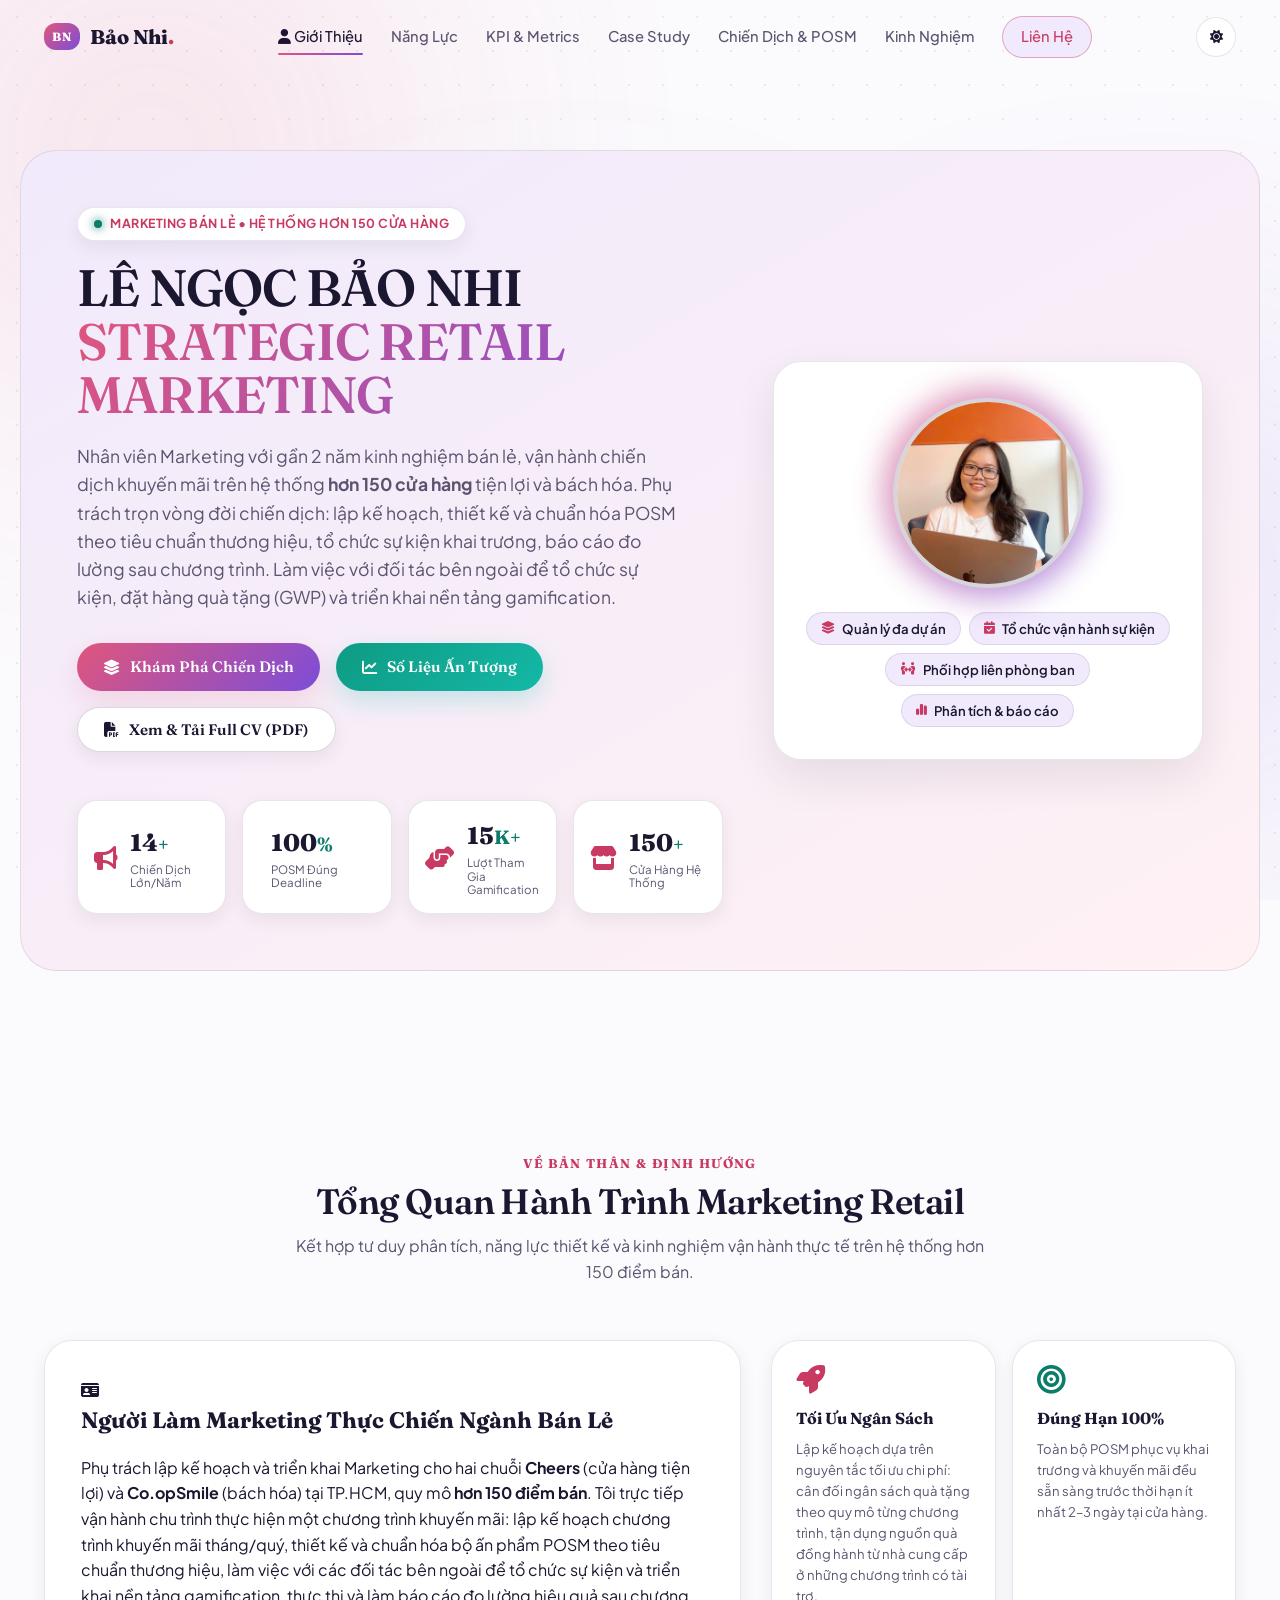
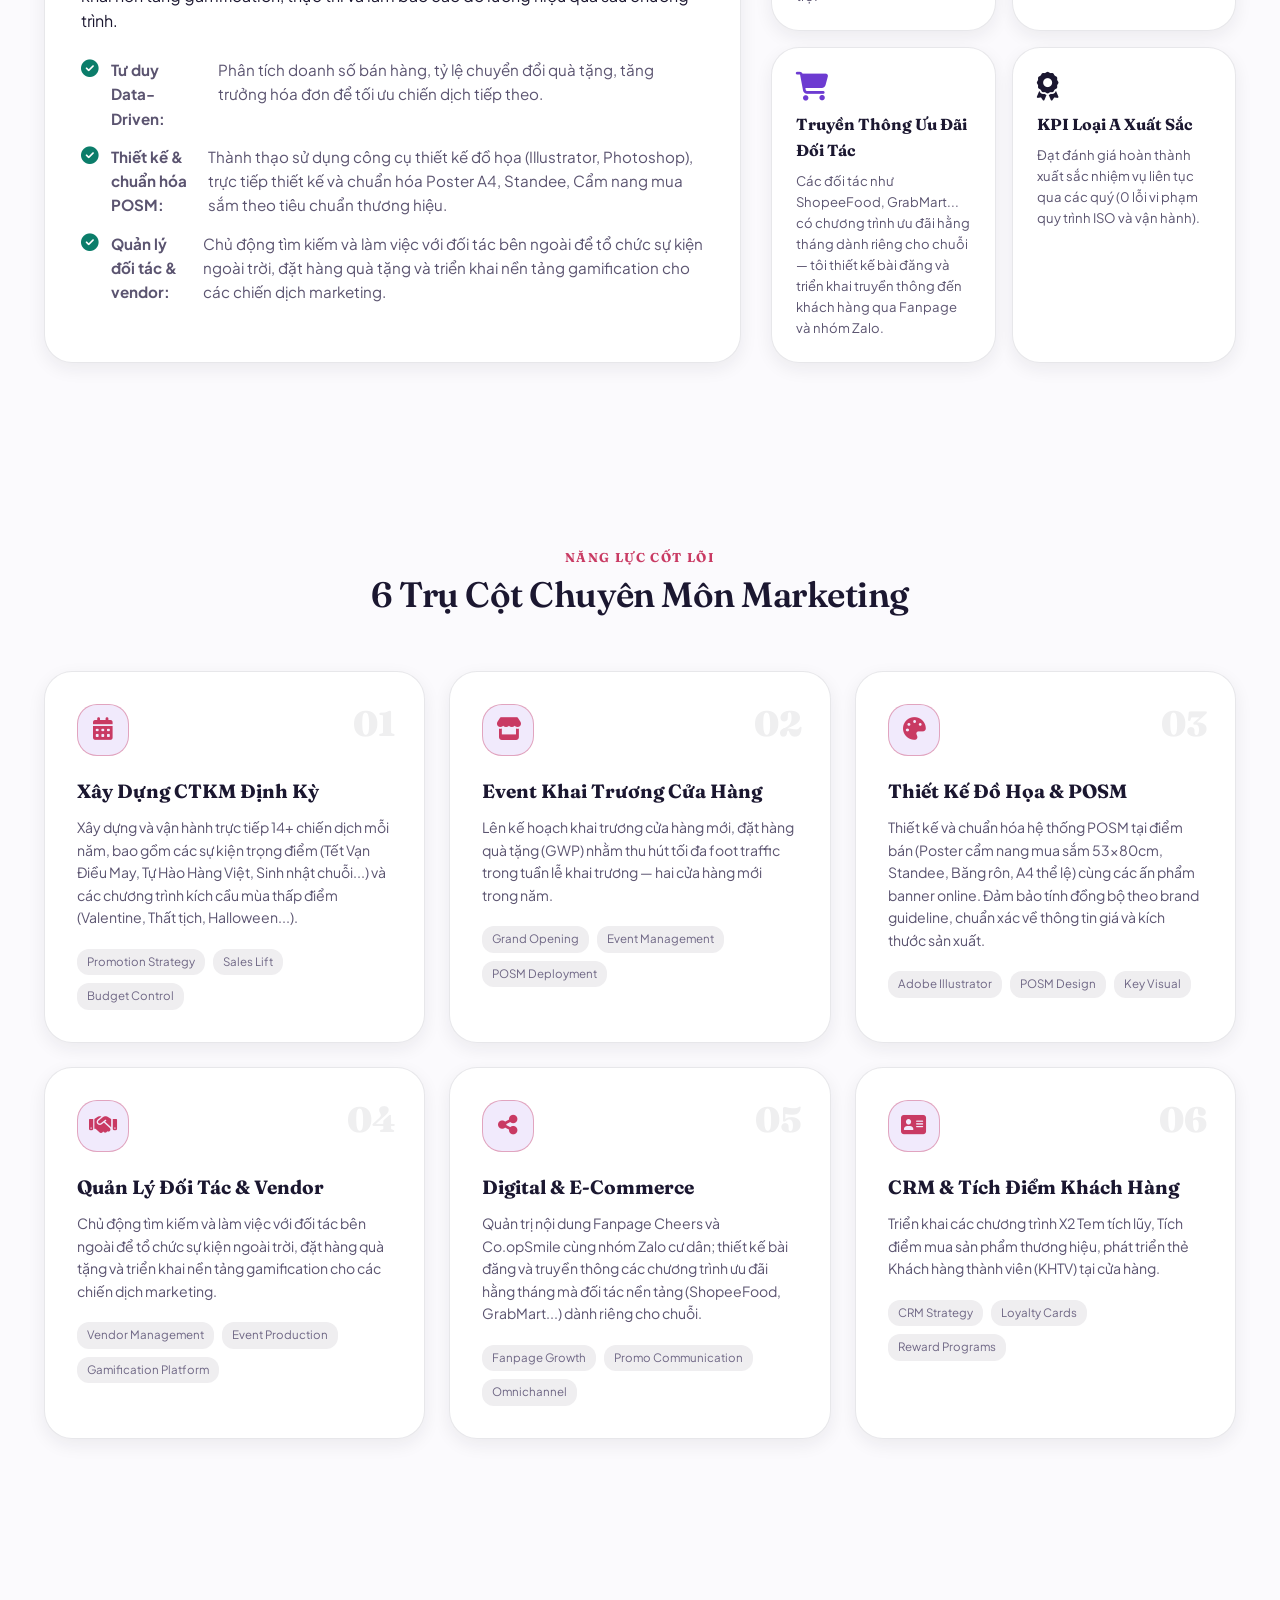
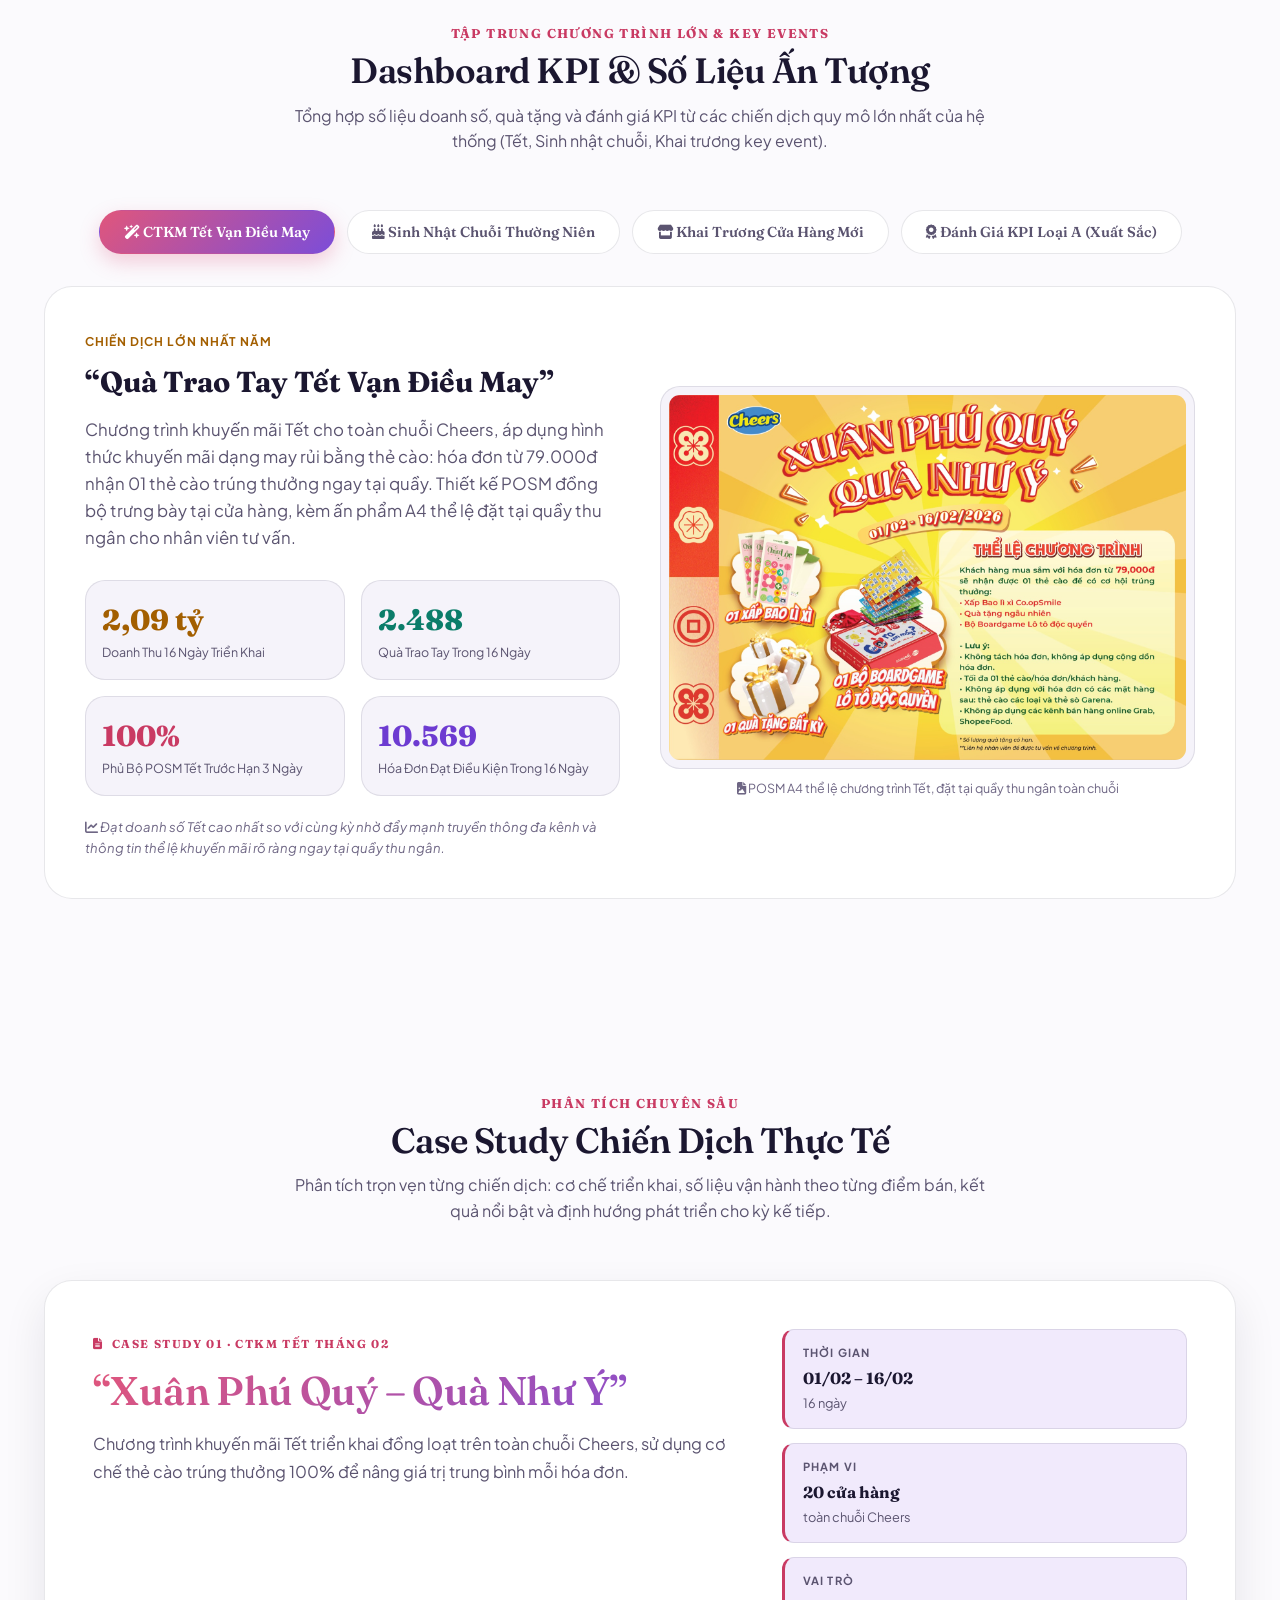
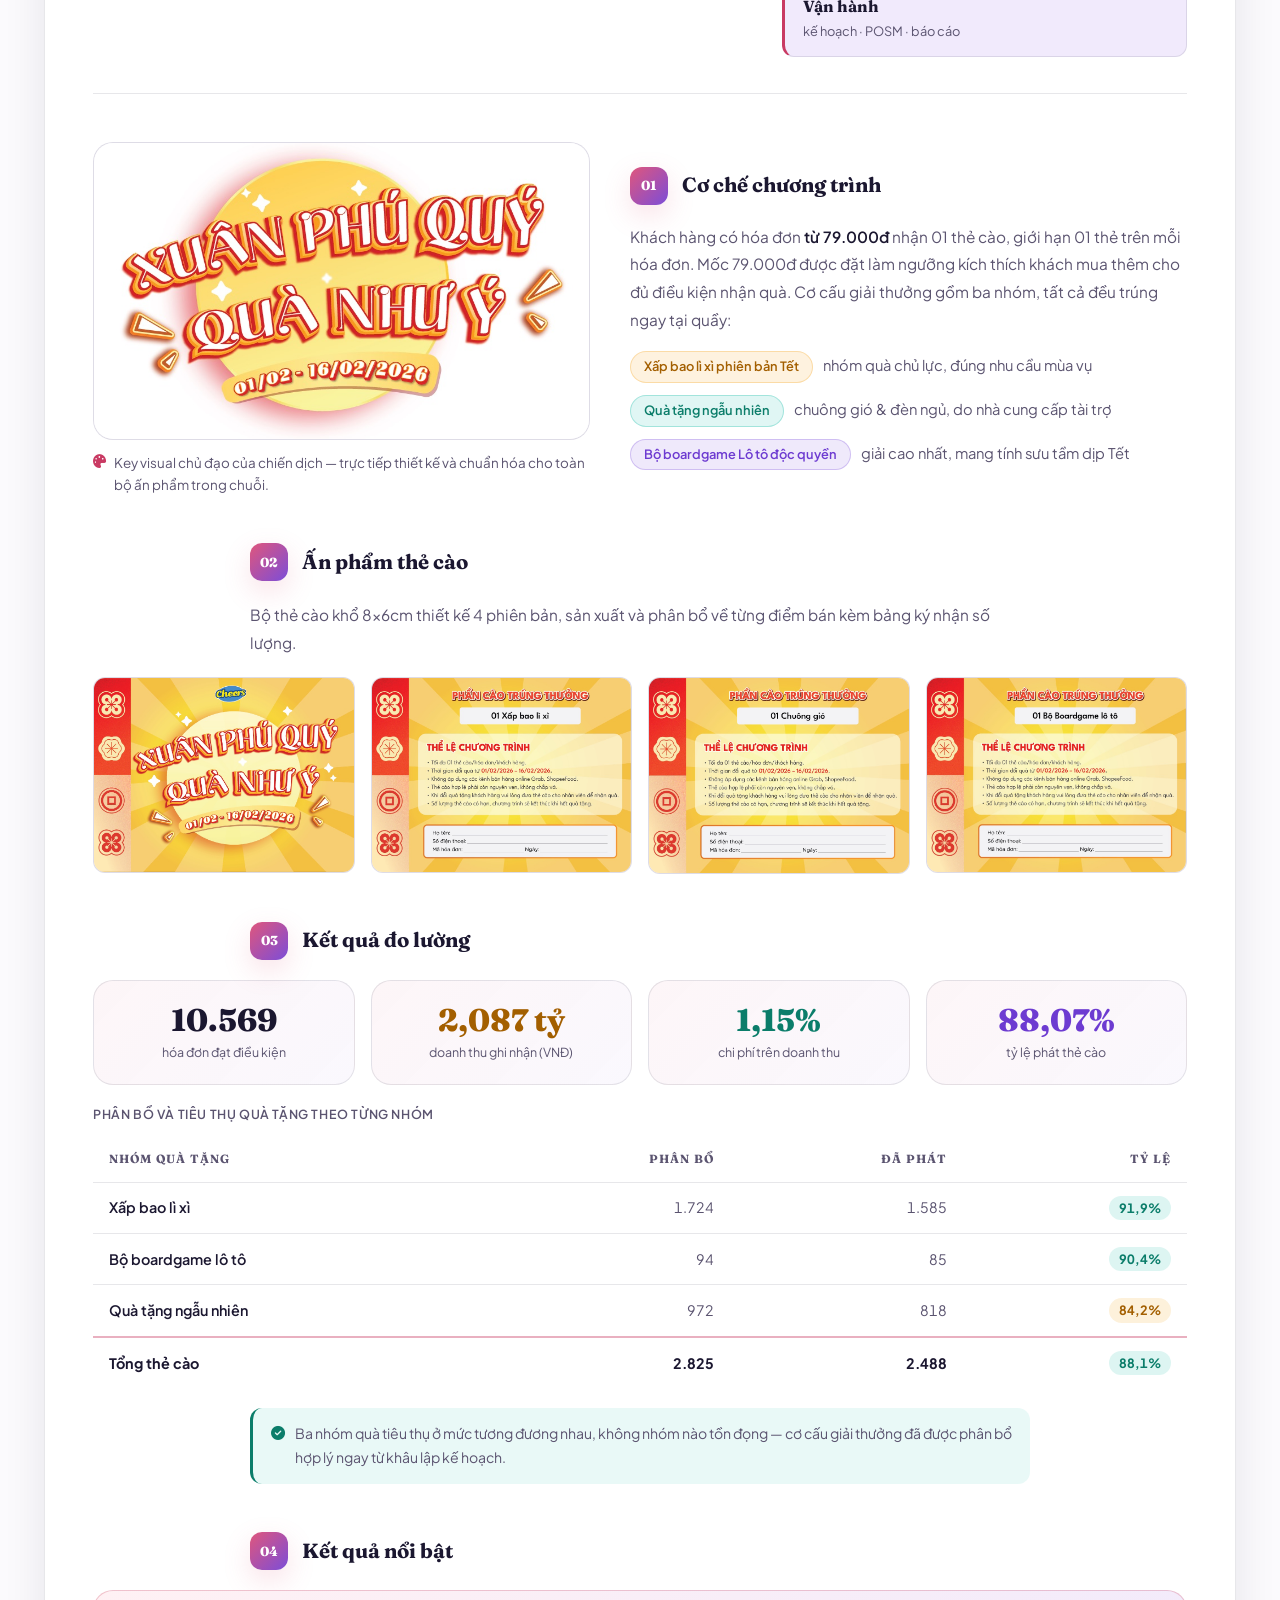
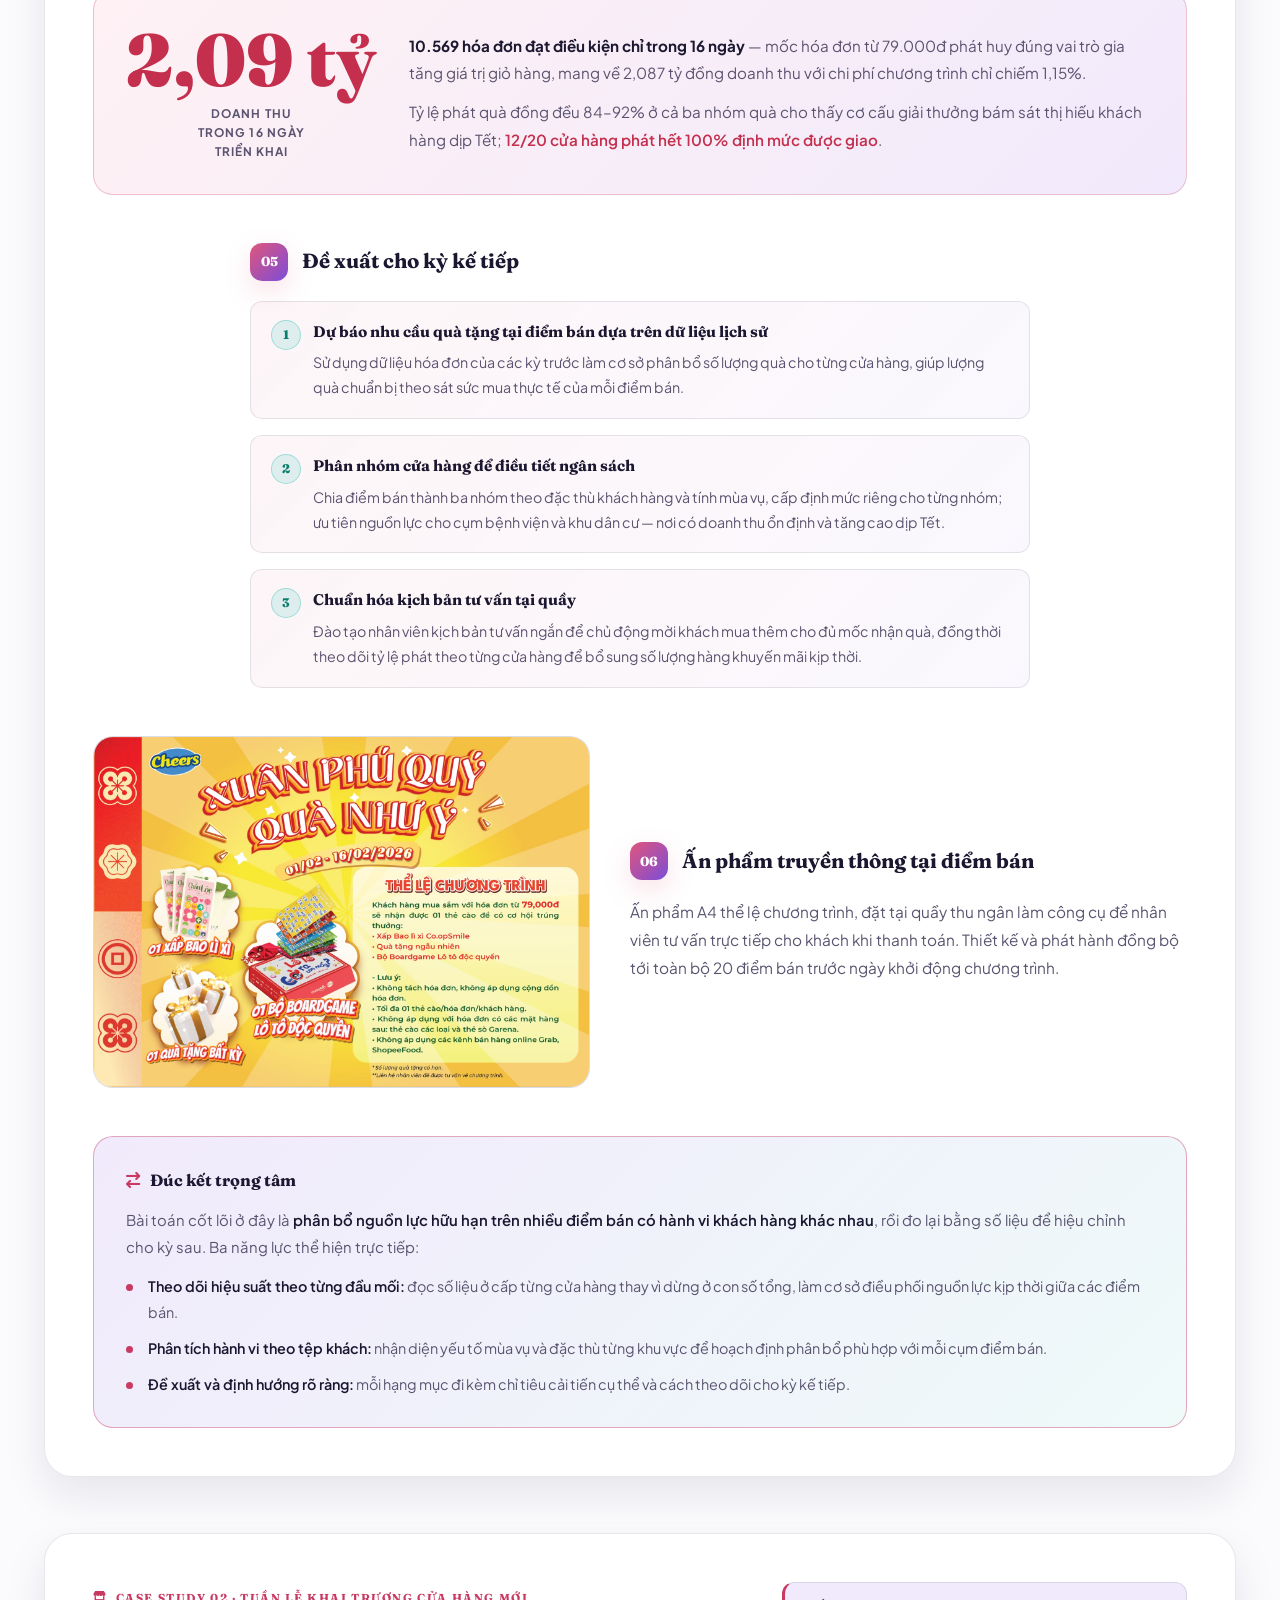
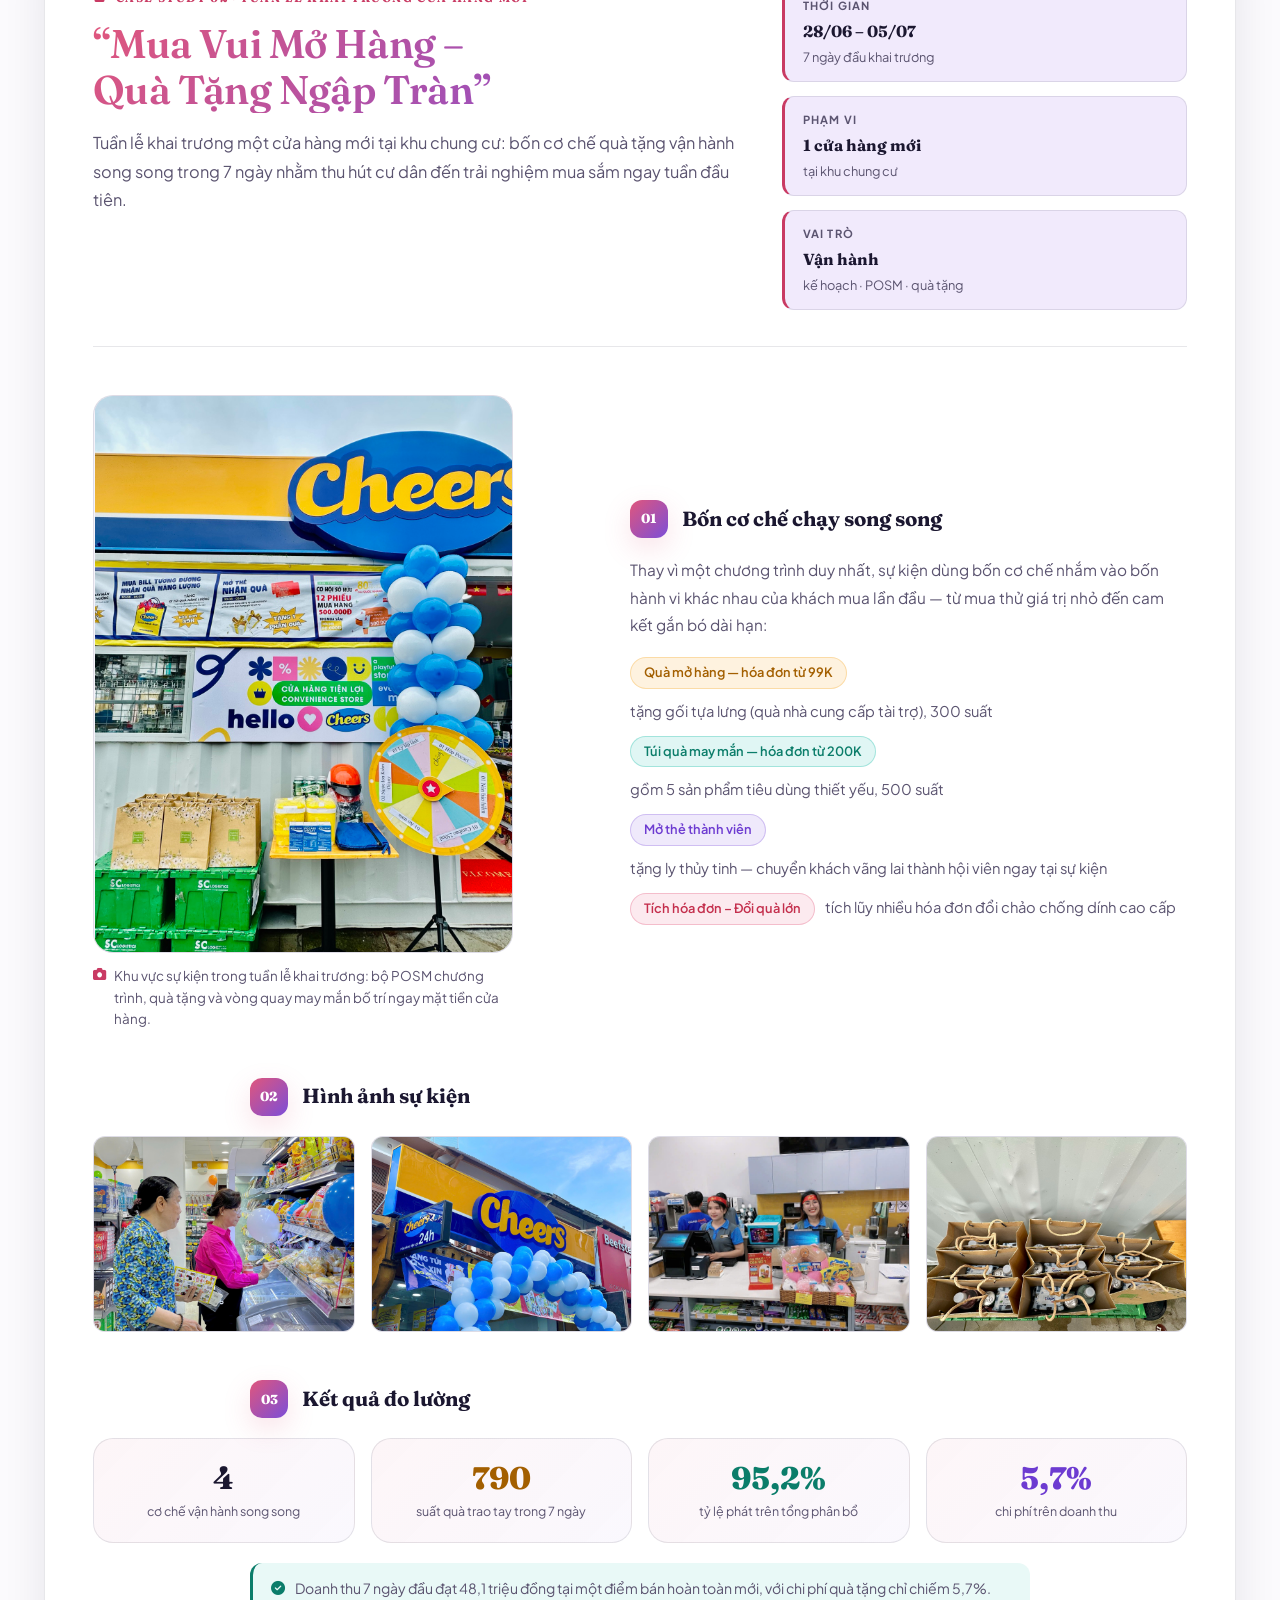
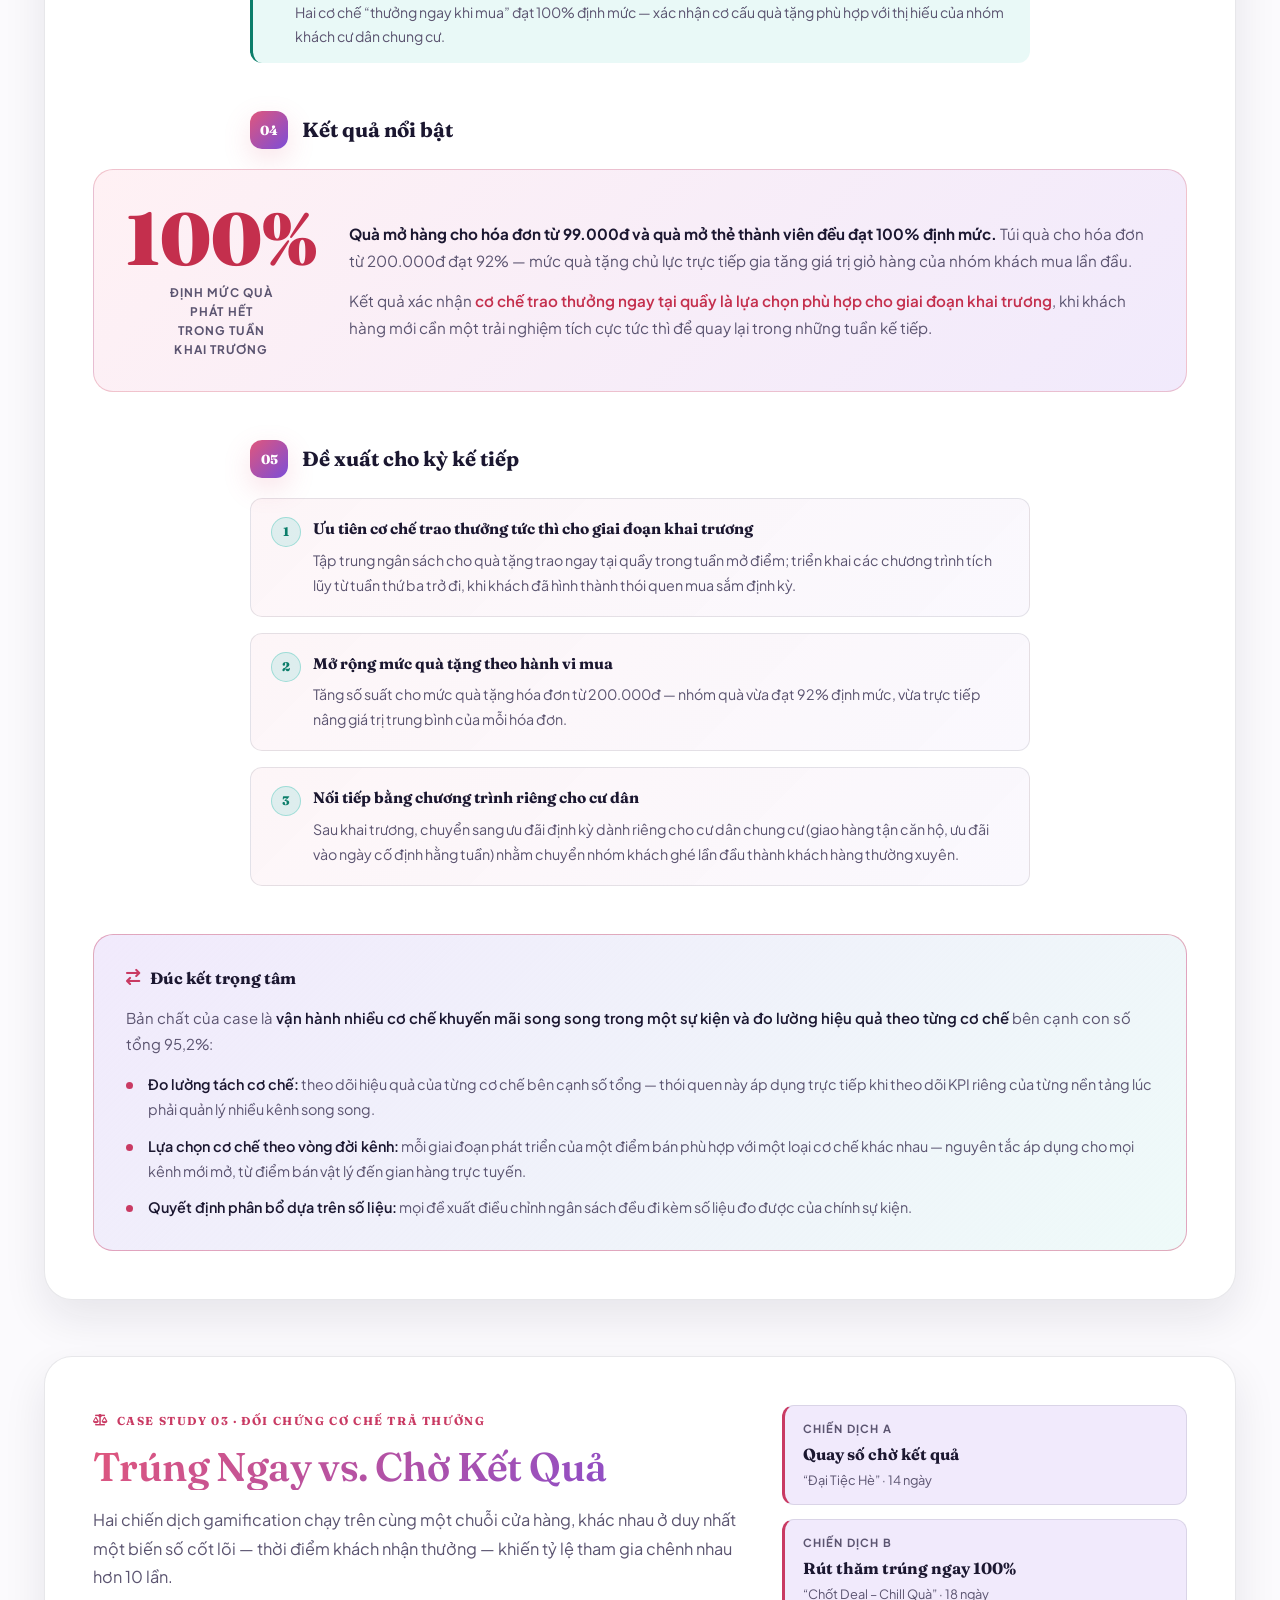
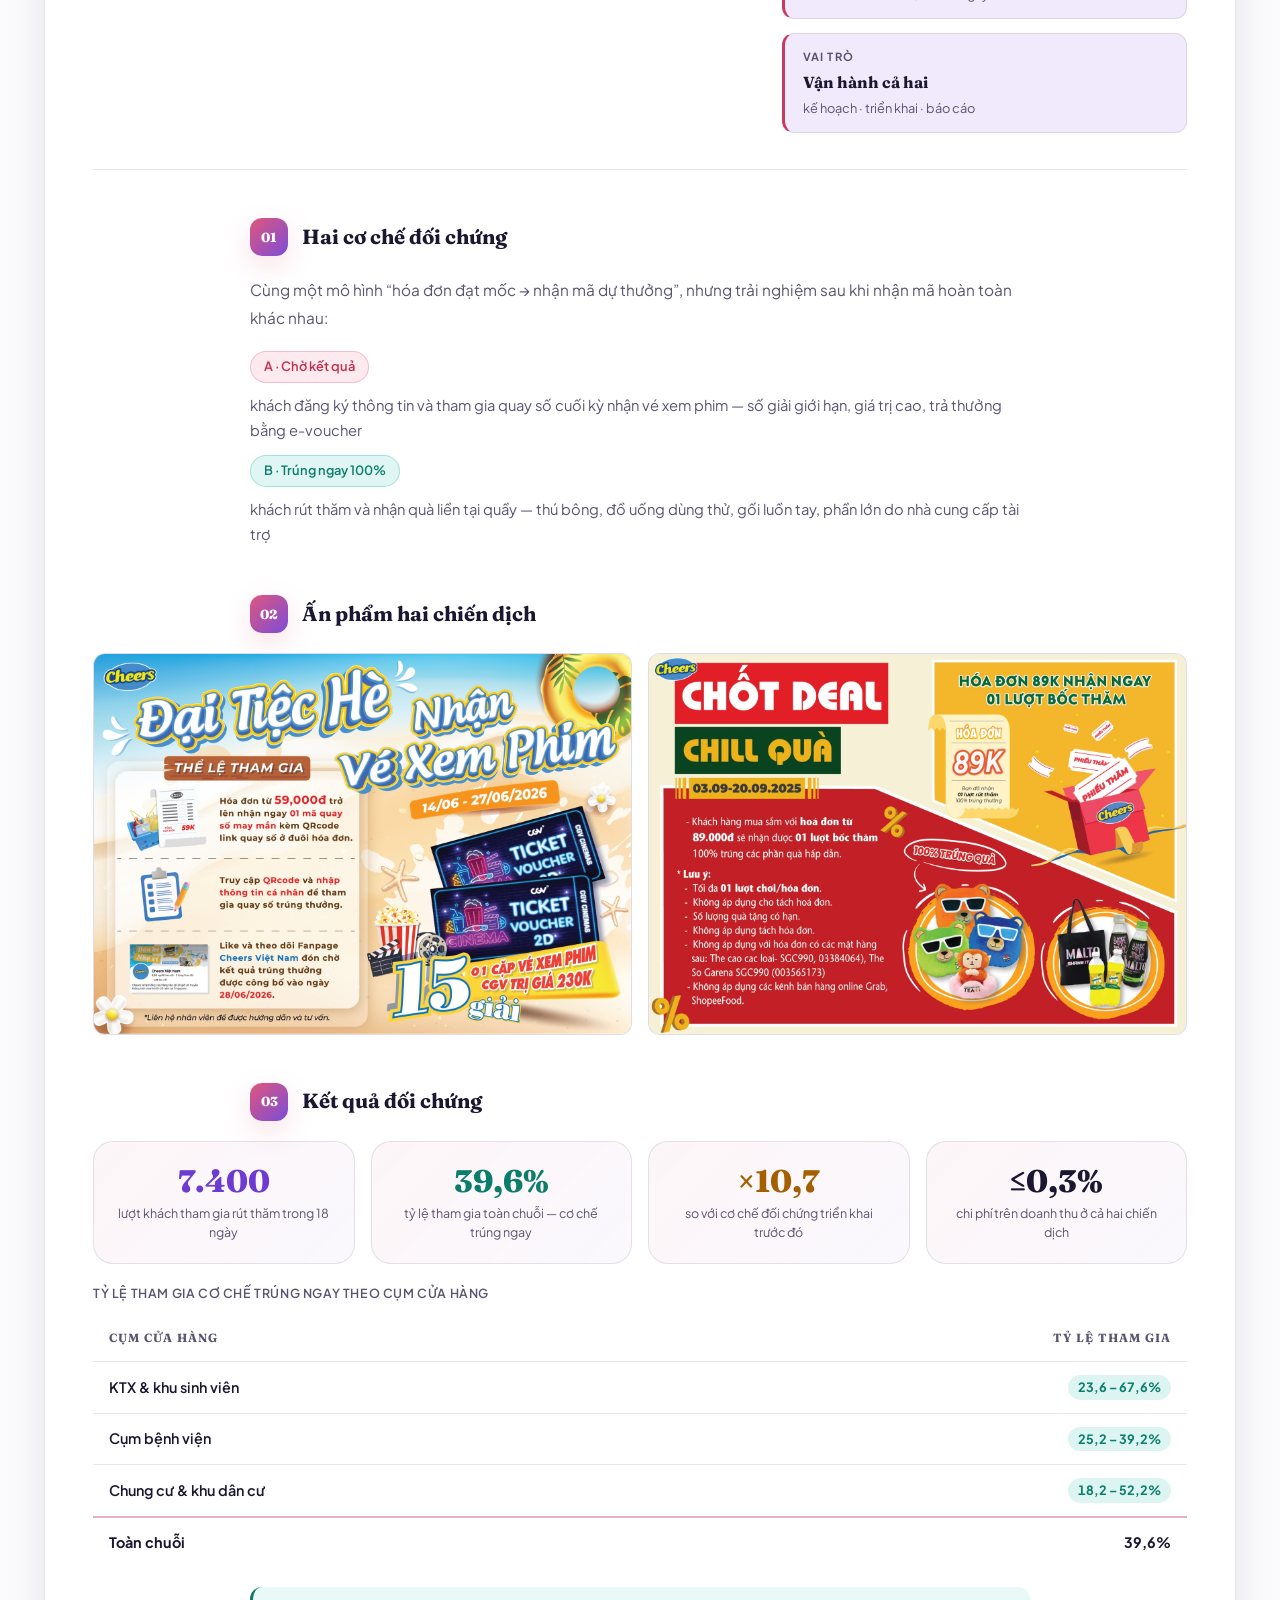
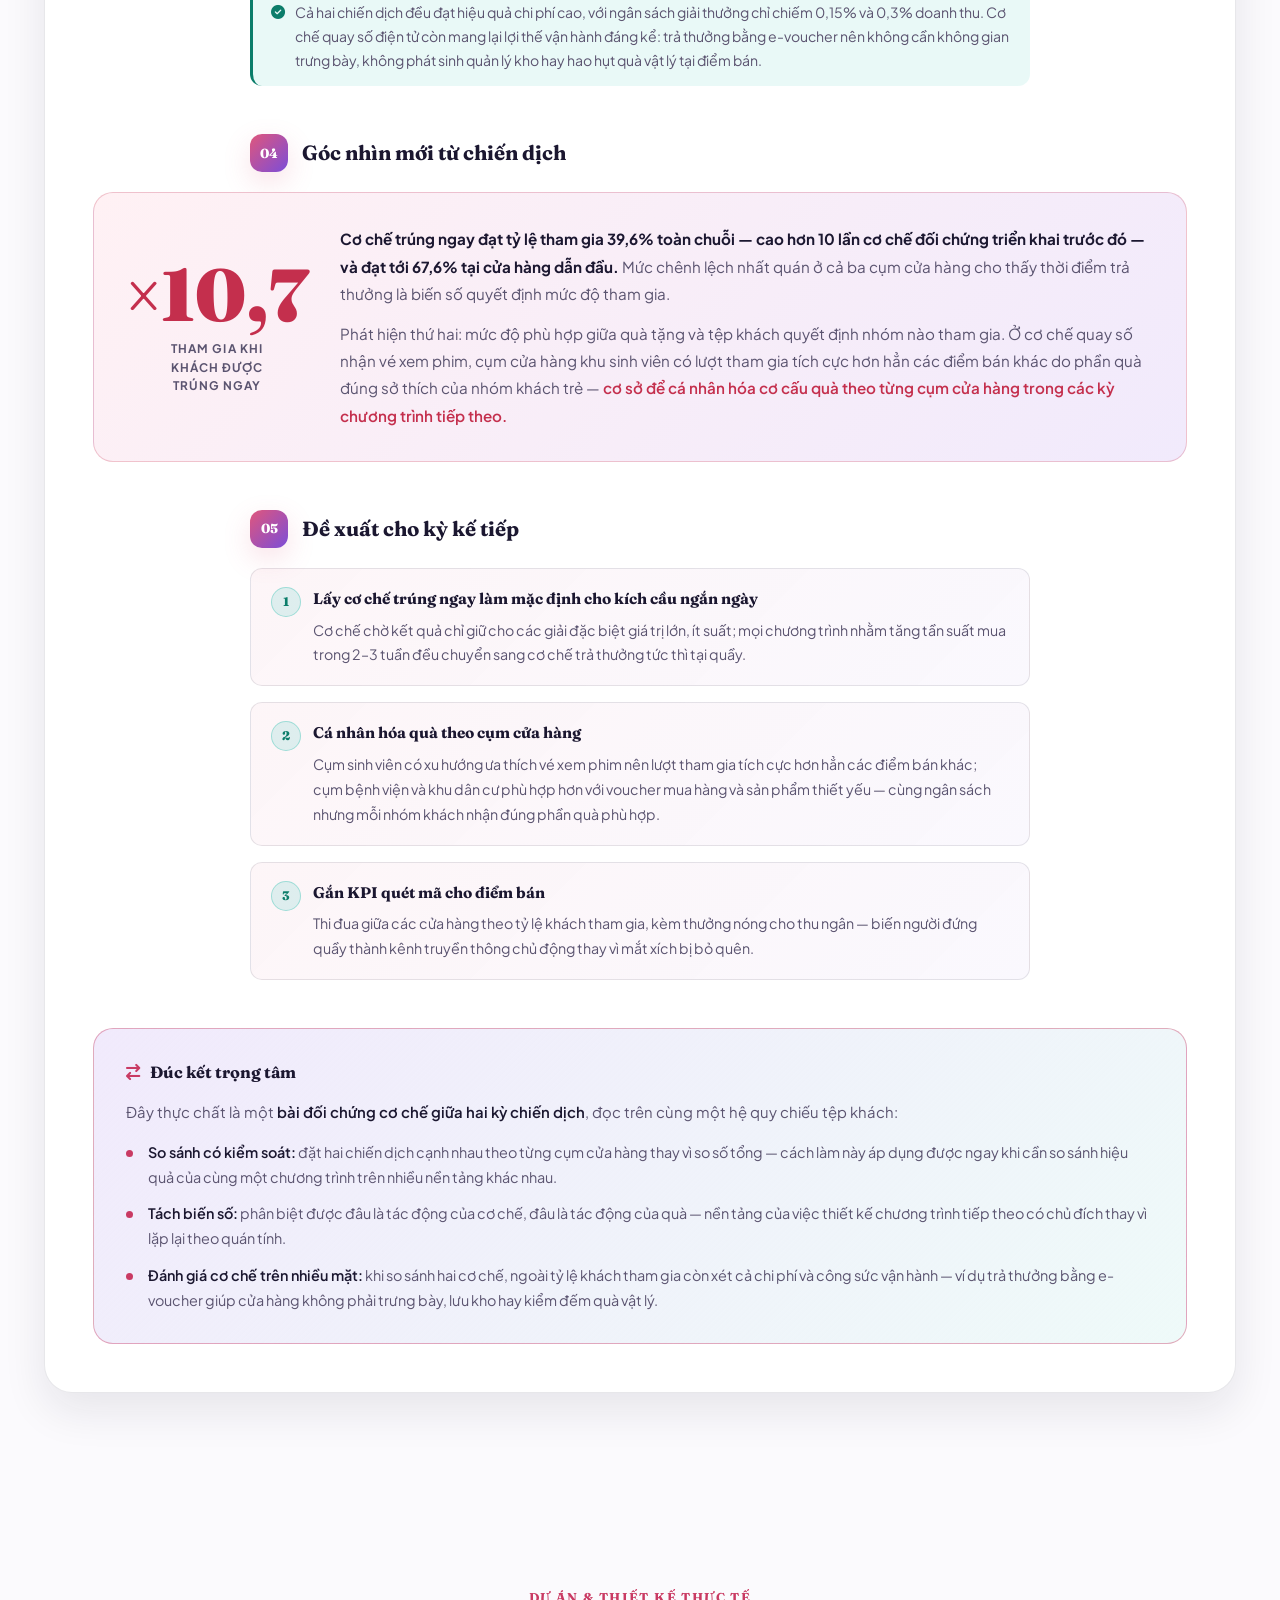
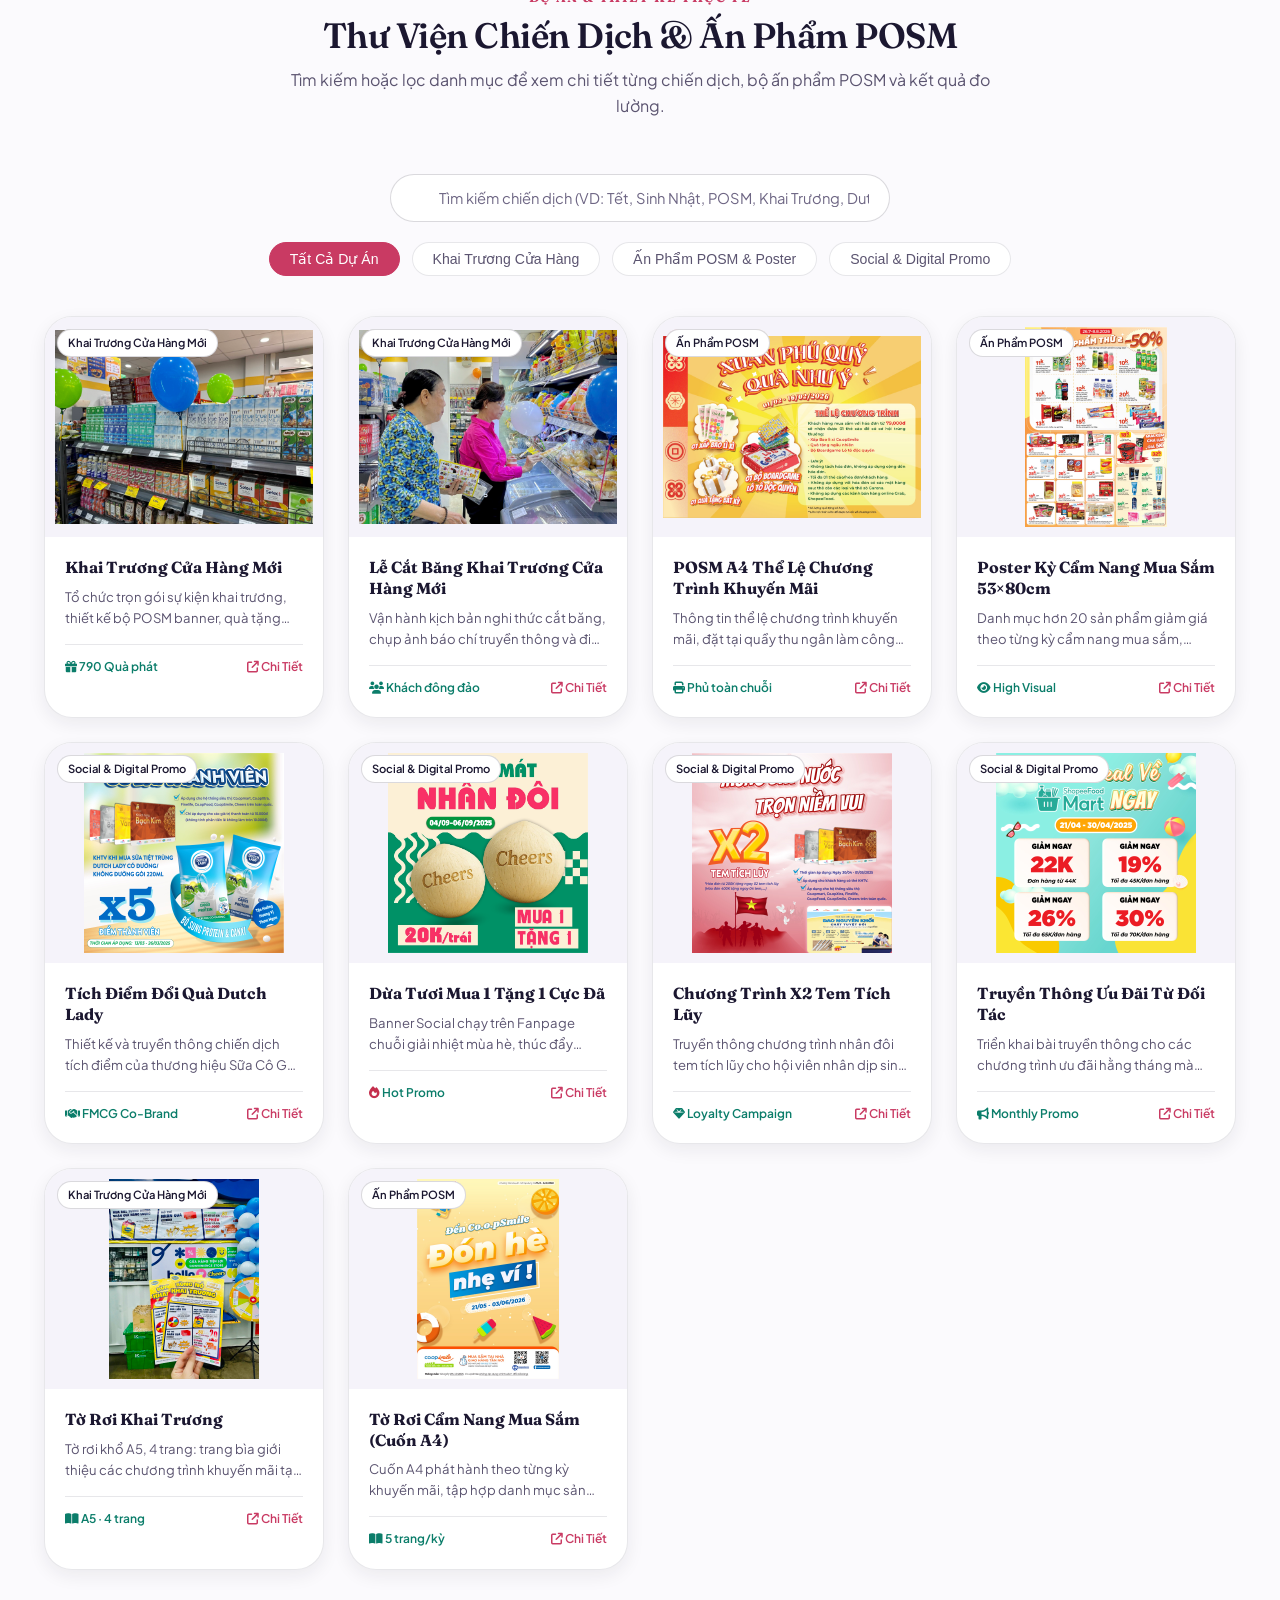
==== commit e19f57f4: "Add files via upload" ====
--- a/index.html
+++ b/index.html
@@ -72,7 +72,7 @@
                         <span class="highlight-gradient">STRATEGIC RETAIL MARKETING</span>
                     </h1>
                     <p class="hero-description">
-                        Nhân viên Marketing với gần 2 năm kinh nghiệm ngành bán lẻ, trực tiếp vận hành các chiến dịch khuyến mãi trên hệ thống <strong>hơn 150 cửa hàng</strong> tiện lợi và bách hóa. Phụ trách trọn vòng chiến dịch — từ lập kế hoạch, thiết kế và chuẩn hóa POSM theo tiêu chuẩn thương hiệu, tổ chức sự kiện khai trương, đến báo cáo đo lường sau chương trình — và làm việc với các đối tác bên ngoài để tổ chức sự kiện, đặt hàng quà tặng (GWP), triển khai nền tảng gamification.
+                        Nhân viên Marketing với gần 2 năm kinh nghiệm bán lẻ, vận hành chiến dịch khuyến mãi trên hệ thống <strong>hơn 150 cửa hàng</strong> tiện lợi và bách hóa. Phụ trách trọn vòng đời chiến dịch: lập kế hoạch, thiết kế và chuẩn hóa POSM theo tiêu chuẩn thương hiệu, tổ chức sự kiện khai trương, báo cáo đo lường sau chương trình. Làm việc với đối tác bên ngoài để tổ chức sự kiện, đặt hàng quà tặng (GWP) và triển khai nền tảng gamification.
                     </p>
 
                     <div class="hero-ctas">
@@ -150,7 +150,7 @@
                 <div class="section-header">
                     <span class="section-subtitle">VỀ BẢN THÂN & ĐỊNH HƯỚNG</span>
                     <h2 class="section-title">Tổng Quan Hành Trình Marketing Retail</h2>
-                    <p class="section-desc">Kết hợp giữa tư duy phân tích chiến lược khuyến mãi, khả năng sáng tạo thiết kế đồ họa và năng lực vận hành thực chiến tại hệ thống bán lẻ quy mô.</p>
+                    <p class="section-desc">Kết hợp tư duy phân tích, năng lực thiết kế và kinh nghiệm vận hành thực tế trên hệ thống hơn 150 điểm bán.</p>
                 </div>
 
                 <div class="about-grid">
@@ -158,7 +158,7 @@
                         <div class="card-icon-badge"><i class="fa-solid fa-id-card"></i></div>
                         <h3>Người Làm Marketing Thực Chiến Ngành Bán Lẻ</h3>
                         <p>
-                            Phụ trách lập kế hoạch và triển khai Marketing cho hai chuỗi <strong>cửa hàng tiện lợi</strong> và <strong>bách hóa</strong> thuộc một hệ thống bán lẻ tại TP.HCM với quy mô <strong>hơn 150 điểm bán</strong>. Tôi theo trọn vòng đời mỗi chương trình: lập kế hoạch chương trình khuyến mãi tháng/quý, thiết kế và chuẩn hóa bộ ấn phẩm POSM theo tiêu chuẩn thương hiệu, làm việc với các đối tác bên ngoài để tổ chức sự kiện và triển khai nền tảng gamification, thực thi và làm báo cáo đo lường hiệu quả sau chương trình.
+                            Phụ trách lập kế hoạch và triển khai Marketing cho hai chuỗi <strong>Cheers</strong> (cửa hàng tiện lợi) và <strong>Co.opSmile</strong> (bách hóa) tại TP.HCM, quy mô <strong>hơn 150 điểm bán</strong>. Tôi trực tiếp vận hành chu trình thực hiện một chương trình khuyến mãi: lập kế hoạch chương trình khuyến mãi tháng/quý, thiết kế và chuẩn hóa bộ ấn phẩm POSM theo tiêu chuẩn thương hiệu, làm việc với các đối tác bên ngoài để tổ chức sự kiện và triển khai nền tảng gamification, thực thi và làm báo cáo đo lường hiệu quả sau chương trình.
                         </p>
                         <ul class="bio-list">
                             <li><i class="fa-solid fa-circle-check"></i> <strong>Tư duy Data-Driven:</strong> Phân tích doanh số bán hàng, tỷ lệ chuyển đổi quà tặng, tăng trưởng hóa đơn để tối ưu chiến dịch tiếp theo.</li>
@@ -177,7 +177,7 @@
                         <div class="about-card feature-mini">
                             <i class="fa-solid fa-bullseye mini-icon text-emerald"></i>
                             <h4>Đúng Hạn 100%</h4>
-                            <p>Toàn bộ POSM phục vụ khai trương và khuyến mãi đều sẵn sàng trước thời hạn ít nhất 2-3 ngày tại cửa hàng.</p>
+                            <p>Toàn bộ POSM phục vụ khai trương và khuyến mãi đều sẵn sàng trước thời hạn ít nhất 2–3 ngày tại cửa hàng.</p>
                         </div>
 
                         <div class="about-card feature-mini">
@@ -189,7 +189,7 @@
                         <div class="about-card feature-mini">
                             <i class="fa-solid fa-award mini-icon text-amber"></i>
                             <h4>KPI Loại A Xuất Sắc</h4>
-                            <p>Liên tục các quý đạt đánh giá hoàn thành xuất sắc nhiệm vụ (0 lỗi vi phạm quy trình ISO & vận hành).</p>
+                            <p>Đạt đánh giá hoàn thành xuất sắc nhiệm vụ liên tục qua các quý (0 lỗi vi phạm quy trình ISO và vận hành).</p>
                         </div>
                     </div>
                 </div>
@@ -210,7 +210,7 @@
                         <div class="exp-number">01</div>
                         <div class="exp-icon"><i class="fa-solid fa-calendar-days"></i></div>
                         <h3>Xây Dựng CTKM Định Kỳ</h3>
-                        <p>Xây dựng và thực thi 14+ chiến dịch lớn mỗi năm (Tết Vạn Điều May, Lễ Hội Hóa Phẩm, Ăn Kem Uống Sữa, Halloween, Sinh Nhật chuỗi...). Nâng cao doanh số toàn chuỗi.</p>
+                        <p>Xây dựng và vận hành trực tiếp 14+ chiến dịch mỗi năm, bao gồm các sự kiện trọng điểm (Tết Vạn Điều May, Tự Hào Hàng Việt, Sinh nhật chuỗi...) và các chương trình kích cầu mùa thấp điểm (Valentine, Thất tịch, Halloween...).</p>
                         <div class="exp-tags">
                             <span>Promotion Strategy</span>
                             <span>Sales Lift</span>
@@ -236,7 +236,7 @@
                         <div class="exp-number">03</div>
                         <div class="exp-icon"><i class="fa-solid fa-palette"></i></div>
                         <h3>Thiết Kế Đồ Họa & POSM</h3>
-                        <p>Thiết kế và chuẩn hóa Poster kỳ cẩm nang mua sắm 53x80cm, POSM A4 thể lệ chương trình, Standee, Băng rôn, Banner online theo brand guideline — đúng kích thước, chuẩn thông tin giá.</p>
+                        <p>Thiết kế và chuẩn hóa hệ thống POSM tại điểm bán (Poster cẩm nang mua sắm 53×80cm, Standee, Băng rôn, A4 thể lệ) cùng các ấn phẩm banner online. Đảm bảo tính đồng bộ theo brand guideline, chuẩn xác về thông tin giá và kích thước sản xuất.</p>
                         <div class="exp-tags">
                             <span>Adobe Illustrator</span>
                             <span>POSM Design</span>
@@ -262,7 +262,7 @@
                         <div class="exp-number">05</div>
                         <div class="exp-icon"><i class="fa-solid fa-share-nodes"></i></div>
                         <h3>Digital & E-Commerce</h3>
-                        <p>Quản trị nội dung Fanpage của hai chuỗi và nhóm Zalo cư dân; thiết kế bài đăng và truyền thông các chương trình ưu đãi hằng tháng mà đối tác nền tảng (ShopeeFood, GrabMart...) dành riêng cho chuỗi.</p>
+                        <p>Quản trị nội dung Fanpage Cheers và Co.opSmile cùng nhóm Zalo cư dân; thiết kế bài đăng và truyền thông các chương trình ưu đãi hằng tháng mà đối tác nền tảng (ShopeeFood, GrabMart...) dành riêng cho chuỗi.</p>
                         <div class="exp-tags">
                             <span>Fanpage Growth</span>
                             <span>Promo Communication</span>
@@ -275,7 +275,7 @@
                         <div class="exp-number">06</div>
                         <div class="exp-icon"><i class="fa-solid fa-address-card"></i></div>
                         <h3>CRM & Tích Điểm Khách Hàng</h3>
-                        <p>Triển khai các chương trình X2 Tem tích lũy, Tích điểm mua sản phẩm thương hiệu, phát triển thẻ Khách Hàng Thân Thiết (KHTV) tại cửa hàng.</p>
+                        <p>Triển khai các chương trình X2 Tem tích lũy, Tích điểm mua sản phẩm thương hiệu, phát triển thẻ Khách hàng thành viên (KHTV) tại cửa hàng.</p>
                         <div class="exp-tags">
                             <span>CRM Strategy</span>
                             <span>Loyalty Cards</span>
@@ -319,8 +319,8 @@
                         <div class="panel-grid">
                             <div class="panel-text">
                                 <span class="tag-badge text-gold">Chiến Dịch Lớn Nhất Năm</span>
-                                <h3>"Quà Trao Tay Tết Vạn Điều May"</h3>
-                                <p class="lead-text">Chương trình khuyến mãi Tết cho toàn chuỗi cửa hàng tiện lợi, áp dụng hình thức khuyến mãi dạng may rủi bằng thẻ cào: hóa đơn từ 79.000đ nhận 01 thẻ cào trúng thưởng ngay tại quầy. Thiết kế POSM đồng bộ trưng bày tại cửa hàng, kèm ấn phẩm A4 thể lệ đặt tại quầy thu ngân cho nhân viên tư vấn.</p>
+                                <h3>“Quà Trao Tay Tết Vạn Điều May”</h3>
+                                <p class="lead-text">Chương trình khuyến mãi Tết cho toàn chuỗi Cheers, áp dụng hình thức khuyến mãi dạng may rủi bằng thẻ cào: hóa đơn từ 79.000đ nhận 01 thẻ cào trúng thưởng ngay tại quầy. Thiết kế POSM đồng bộ trưng bày tại cửa hàng, kèm ấn phẩm A4 thể lệ đặt tại quầy thu ngân cho nhân viên tư vấn.</p>
                                 
                                 <div class="metric-highlights">
                                     <div class="metric-box">
@@ -328,7 +328,7 @@
                                         <div class="metric-lbl">Doanh Thu 16 Ngày Triển Khai</div>
                                     </div>
                                     <div class="metric-box">
-                                        <div class="metric-val text-emerald">2,488</div>
+                                        <div class="metric-val text-emerald">2.488</div>
                                         <div class="metric-lbl">Quà Trao Tay Trong 16 Ngày</div>
                                     </div>
                                     <div class="metric-box">
@@ -336,11 +336,11 @@
                                         <div class="metric-lbl">Phủ Bộ POSM Tết Trước Hạn 3 Ngày</div>
                                     </div>
                                     <div class="metric-box">
-                                        <div class="metric-val text-purple">10,569</div>
+                                        <div class="metric-val text-purple">10.569</div>
                                         <div class="metric-lbl">Hóa Đơn Đạt Điều Kiện Trong 16 Ngày</div>
                                     </div>
                                 </div>
-                                <p class="sub-note"><i class="fa-solid fa-chart-line"></i> Đạt doanh số Tết tốt nhất so với cùng kỳ nhờ đẩy mạnh truyền thông đa kênh và thông tin thể lệ khuyến mãi rõ ràng ngay tại quầy thu ngân.</p>
+                                <p class="sub-note"><i class="fa-solid fa-chart-line"></i> Đạt doanh số Tết cao nhất so với cùng kỳ nhờ đẩy mạnh truyền thông đa kênh và thông tin thể lệ khuyến mãi rõ ràng ngay tại quầy thu ngân.</p>
                             </div>
 
                             <div class="panel-image">
@@ -356,7 +356,7 @@
                             <div class="panel-text">
                                 <span class="tag-badge text-purple">Chương Trình Thường Niên</span>
                                 <h3>Chương Trình Sinh Nhật Chuỗi Thường Niên</h3>
-                                <p class="lead-text">Chương trình sinh nhật tổ chức hằng năm trên toàn chuỗi cửa hàng tiện lợi: khách hàng có hóa đơn đạt mốc nhận 01 mã dự thưởng để tham gia trúng thưởng trực tuyến, cơ cấu giải tập trung vào sản phẩm công nghệ giá trị cao.</p>
+                                <p class="lead-text">Chương trình sinh nhật tổ chức hằng năm trên toàn chuỗi Cheers: khách hàng có hóa đơn đạt mốc nhận 01 mã dự thưởng để tham gia trúng thưởng trực tuyến, cơ cấu giải tập trung vào sản phẩm công nghệ giá trị cao.</p>
                                 
                                 <div class="metric-highlights">
                                     <div class="metric-box">
@@ -376,7 +376,7 @@
                                         <div class="metric-lbl">Giải Thưởng Giá Trị Cao Trao Cho Khách</div>
                                     </div>
                                 </div>
-                                <p class="sub-note"><i class="fa-solid fa-gift"></i> Cơ cấu giải thưởng công nghệ phát huy hiệu quả với nhóm khách hàng trẻ — tỉ lệ tham gia cao nhất ghi nhận tại các điểm bán khu trường đại học và ký túc xá.</p>
+                                <p class="sub-note"><i class="fa-solid fa-gift"></i> Cơ cấu giải thưởng công nghệ phát huy hiệu quả với nhóm khách hàng trẻ — tỷ lệ tham gia cao nhất ghi nhận tại các điểm bán khu trường đại học và ký túc xá.</p>
                             </div>
 
                             <div class="panel-image">
@@ -392,7 +392,7 @@
                             <div class="panel-text">
                                 <span class="tag-badge text-emerald">Grand Opening</span>
                                 <h3>Khai Trương Cửa Hàng Mới Khu Chung Cư</h3>
-                                <p class="lead-text">Tổ chức tuần lễ khai trương cho hai cửa hàng mới. Điều phối nhân sự, sản xuất bộ POSM khai trương và triển khai chương trình quà tặng "Mua Vui Mở Hàng" thúc đẩy doanh số.</p>
+                                <p class="lead-text">Tổ chức tuần lễ khai trương cho hai cửa hàng mới. Điều phối nhân sự, sản xuất bộ POSM khai trương và triển khai chương trình quà tặng “Mua Vui Mở Hàng” thúc đẩy doanh số.</p>
                                 
                                 <div class="metric-highlights">
                                     <div class="metric-box">
@@ -404,15 +404,15 @@
                                         <div class="metric-lbl">Quà Phát Trực Tiếp Cho Khách Hàng</div>
                                     </div>
                                     <div class="metric-box">
-                                        <div class="metric-val text-gold">95.2%</div>
+                                        <div class="metric-val text-gold">95,2%</div>
                                         <div class="metric-lbl">Tỷ Lệ Chuyển Đổi Quà Tặng</div>
                                     </div>
                                     <div class="metric-box">
-                                        <div class="metric-val text-purple">5.7%</div>
+                                        <div class="metric-val text-purple">5,7%</div>
                                         <div class="metric-lbl">Tỷ Lệ Chi Phí/Doanh Thu (Tối Ưu Ngân Sách)</div>
                                     </div>
                                 </div>
-                                <p class="sub-note"><i class="fa-solid fa-circle-check"></i> Đạt hơn 1,200+ lượt khách ghé thăm mua sắm ngay trong 3 ngày đầu khai trương, tối ưu hóa ngân sách tài chính xuất sắc.</p>
+                                <p class="sub-note"><i class="fa-solid fa-circle-check"></i> Hơn 1.200 lượt khách đến mua sắm ngay trong 3 ngày đầu khai trương.</p>
                             </div>
 
                             <div class="panel-image">
@@ -443,12 +443,12 @@
                                             <tr>
                                                 <td><span class="kpi-code">P5.1</span></td>
                                                 <td>Thiết kế POSM Khai trương & CTKM lớn trong năm (Tết, Sinh nhật)</td>
-                                                <td><span class="status-pass">100% Hoàn thành (Bàn giao trước 2-3 ngày)</span></td>
+                                                <td><span class="status-pass">100% Hoàn thành (Bàn giao trước 2–3 ngày)</span></td>
                                             </tr>
                                             <tr>
                                                 <td><span class="kpi-code">P7.2</span></td>
                                                 <td>Xây dựng 14+ CTKM định kỳ chuỗi & CTKM Khai trương</td>
-                                                <td><span class="status-pass">12/12 Chiến dịch hoàn thành xuất sắc</span></td>
+                                                <td><span class="status-pass">14/14 Chiến dịch hoàn thành xuất sắc</span></td>
                                             </tr>
                                             <tr>
                                                 <td><span class="kpi-code">P6.1</span></td>
@@ -462,8 +462,8 @@
                                             </tr>
                                             <tr>
                                                 <td><span class="kpi-code">ISO-01</span></td>
-                                                <td>Quản lý hồ sơ đăng ký Sở Công Thương & Quy trình ISO</td>
-                                                <td><span class="status-pass">0 Lỗi vi phạm sai sót trong toàn bộ năm</span></td>
+                                                <td>Quản lý hồ sơ đăng ký với Sở Công Thương & quy trình ISO</td>
+                                                <td><span class="status-pass">0 lỗi vi phạm trong cả năm</span></td>
                                             </tr>
                                         </tbody>
                                     </table>
@@ -492,7 +492,7 @@
                         <div class="cs-head-text">
                             <span class="cs-eyebrow"><i class="fa-solid fa-file-lines"></i> Case Study 01 · CTKM Tết tháng 02</span>
                             <h3 class="cs-title">“Xuân Phú Quý – Quà Như Ý”</h3>
-                            <p class="cs-standfirst">Chương trình khuyến mãi Tết triển khai đồng loạt trên toàn chuỗi cửa hàng tiện lợi của hệ thống, sử dụng cơ chế thẻ cào trúng thưởng 100% để kích cầu giá trị hóa đơn.</p>
+                            <p class="cs-standfirst">Chương trình khuyến mãi Tết triển khai đồng loạt trên toàn chuỗi Cheers, sử dụng cơ chế thẻ cào trúng thưởng 100% để nâng giá trị trung bình mỗi hóa đơn.</p>
                         </div>
                         <dl class="cs-facts">
                             <div class="cs-fact">
@@ -501,7 +501,7 @@
                             </div>
                             <div class="cs-fact">
                                 <dt>Phạm vi</dt>
-                                <dd>20 cửa hàng <span class="cs-fact-sub">toàn chuỗi tiện lợi</span></dd>
+                                <dd>20 cửa hàng <span class="cs-fact-sub">toàn chuỗi Cheers</span></dd>
                             </div>
                             <div class="cs-fact">
                                 <dt>Vai trò</dt>
@@ -518,9 +518,9 @@
                         </figure>
                         <div class="cs-split-text">
                         <h4 class="cs-h4"><span class="cs-h4-num">01</span> Cơ chế chương trình</h4>
-                        <p class="cs-body">Khách hàng có hóa đơn <strong>từ 79.000đ</strong> nhận 01 thẻ cào, giới hạn 01 thẻ trên mỗi hóa đơn. Mốc 79.000đ được chọn làm “điểm chạm” kích thích khách mua thêm để đủ điều kiện nhận quà. Cơ cấu giải thưởng gồm ba nhóm, tất cả đều trúng ngay tại quầy:</p>
+                        <p class="cs-body">Khách hàng có hóa đơn <strong>từ 79.000đ</strong> nhận 01 thẻ cào, giới hạn 01 thẻ trên mỗi hóa đơn. Mốc 79.000đ được đặt làm ngưỡng kích thích khách mua thêm cho đủ điều kiện nhận quà. Cơ cấu giải thưởng gồm ba nhóm, tất cả đều trúng ngay tại quầy:</p>
                         <ul class="cs-mechanic">
-                            <li><span class="cs-chip cs-chip-gold">Xấp bao lì xì phiên bản Tết</span> nhóm quà chủ lực, đúng nhu cầu dịp Tết</li>
+                            <li><span class="cs-chip cs-chip-gold">Xấp bao lì xì phiên bản Tết</span> nhóm quà chủ lực, đúng nhu cầu mùa vụ</li>
                             <li><span class="cs-chip cs-chip-teal">Quà tặng ngẫu nhiên</span> chuông gió &amp; đèn ngủ, do nhà cung cấp tài trợ</li>
                             <li><span class="cs-chip cs-chip-plum">Bộ boardgame Lô tô độc quyền</span> giải cao nhất, mang tính sưu tầm dịp Tết</li>
                         </ul>
@@ -557,7 +557,7 @@
                             </div>
                             <div class="cs-kpi">
                                 <span class="cs-kpi-val cs-val-plum">88,07%</span>
-                                <span class="cs-kpi-lbl">tỉ lệ phát thẻ cào</span>
+                                <span class="cs-kpi-lbl">tỷ lệ phát thẻ cào</span>
                             </div>
                         </div>
 
@@ -569,7 +569,7 @@
                                         <th scope="col">Nhóm quà tặng</th>
                                         <th scope="col" class="cs-num">Phân bổ</th>
                                         <th scope="col" class="cs-num">Đã phát</th>
-                                        <th scope="col" class="cs-num">Tỉ lệ</th>
+                                        <th scope="col" class="cs-num">Tỷ lệ</th>
                                     </tr>
                                 </thead>
                                 <tbody>
@@ -602,7 +602,7 @@
                                 </tfoot>
                             </table>
                         </div>
-                        <p class="cs-note"><i class="fa-solid fa-circle-check"></i> Cả ba nhóm quà đều tiêu thụ đồng đều trong khoảng 84–92%, cho thấy cơ cấu giải thưởng bám sát nhu cầu thực tế của khách dịp Tết. 12 trên 20 cửa hàng phát hết 100% định mức được giao.</p>
+                        <p class="cs-note"><i class="fa-solid fa-circle-check"></i> Ba nhóm quà tiêu thụ ở mức tương đương nhau, không nhóm nào tồn đọng — cơ cấu giải thưởng đã được phân bổ hợp lý ngay từ khâu lập kế hoạch.</p>
                     </div>
 
                     <!-- The key finding -->
@@ -615,7 +615,7 @@
                             </div>
                             <div class="cs-finding-text">
                                 <p><strong>10.569 hóa đơn đạt điều kiện chỉ trong 16 ngày</strong> — mốc hóa đơn từ 79.000đ phát huy đúng vai trò gia tăng giá trị giỏ hàng, mang về 2,087 tỷ đồng doanh thu với chi phí chương trình chỉ chiếm 1,15%.</p>
-                                <p>Tỉ lệ phát quà đồng đều 84–92% ở cả ba nhóm quà cho thấy cơ cấu giải thưởng bám sát thị hiếu khách hàng dịp Tết; <em>12/20 cửa hàng phát hết 100% định mức được giao</em>.</p>
+                                <p>Tỷ lệ phát quà đồng đều 84–92% ở cả ba nhóm quà cho thấy cơ cấu giải thưởng bám sát thị hiếu khách hàng dịp Tết; <em>12/20 cửa hàng phát hết 100% định mức được giao</em>.</p>
                             </div>
                         </div>
                     </div>
@@ -625,7 +625,7 @@
                         <h4 class="cs-h4"><span class="cs-h4-num">05</span> Đề xuất cho kỳ kế tiếp</h4>
                         <ol class="cs-recs">
                             <li>
-                                <h6>Dự phóng quà tặng theo dữ liệu lịch sử</h6>
+                                <h6>Dự báo nhu cầu quà tặng tại điểm bán dựa trên dữ liệu lịch sử</h6>
                                 <p>Sử dụng dữ liệu hóa đơn của các kỳ trước làm cơ sở phân bổ số lượng quà cho từng cửa hàng, giúp lượng quà chuẩn bị theo sát sức mua thực tế của mỗi điểm bán.</p>
                             </li>
                             <li>
@@ -634,7 +634,7 @@
                             </li>
                             <li>
                                 <h6>Chuẩn hóa kịch bản tư vấn tại quầy</h6>
-                                <p>Đào tạo nhân viên kịch bản tư vấn ngắn để chủ động mời khách mua thêm cho đủ mốc nhận quà, đồng thời theo dõi tỉ lệ phát theo từng cửa hàng để bổ sung số lượng hàng khuyến mãi kịp thời.</p>
+                                <p>Đào tạo nhân viên kịch bản tư vấn ngắn để chủ động mời khách mua thêm cho đủ mốc nhận quà, đồng thời theo dõi tỷ lệ phát theo từng cửa hàng để bổ sung số lượng hàng khuyến mãi kịp thời.</p>
                             </li>
                         </ol>
                     </div>
@@ -652,7 +652,7 @@
 
                     <!-- Transferable capability -->
                     <aside class="cs-takeaway">
-                        <h4><i class="fa-solid fa-arrow-right-arrow-left"></i> Năng lực rút ra từ case này</h4>
+                        <h4><i class="fa-solid fa-arrow-right-arrow-left"></i> Đúc kết trọng tâm</h4>
                         <p>Bài toán cốt lõi ở đây là <strong>phân bổ nguồn lực hữu hạn trên nhiều điểm bán có hành vi khách hàng khác nhau</strong>, rồi đo lại bằng số liệu để hiệu chỉnh cho kỳ sau. Ba năng lực thể hiện trực tiếp:</p>
                         <ul>
                             <li><strong>Theo dõi hiệu suất theo từng đầu mối:</strong> đọc số liệu ở cấp từng cửa hàng thay vì dừng ở con số tổng, làm cơ sở điều phối nguồn lực kịp thời giữa các điểm bán.</li>
@@ -695,7 +695,7 @@
                         </figure>
                         <div class="cs-split-text">
                         <h4 class="cs-h4"><span class="cs-h4-num">01</span> Bốn cơ chế chạy song song</h4>
-                        <p class="cs-body">Thay vì một chương trình duy nhất, sự kiện dùng bốn cơ chế nhắm vào bốn hành vi khác nhau của khách lần đầu — từ mua thử giá trị nhỏ đến cam kết gắn bó dài hạn:</p>
+                        <p class="cs-body">Thay vì một chương trình duy nhất, sự kiện dùng bốn cơ chế nhắm vào bốn hành vi khác nhau của khách mua lần đầu — từ mua thử giá trị nhỏ đến cam kết gắn bó dài hạn:</p>
                         <ul class="cs-mechanic">
                             <li><span class="cs-chip cs-chip-gold">Quà mở hàng — hóa đơn từ 99K</span> tặng gối tựa lưng (quà nhà cung cấp tài trợ), 300 suất</li>
                             <li><span class="cs-chip cs-chip-teal">Túi quà may mắn — hóa đơn từ 200K</span> gồm 5 sản phẩm tiêu dùng thiết yếu, 500 suất</li>
@@ -728,14 +728,14 @@
                             </div>
                             <div class="cs-kpi">
                                 <span class="cs-kpi-val cs-val-teal">95,2%</span>
-                                <span class="cs-kpi-lbl">tỉ lệ phát trên tổng phân bổ</span>
+                                <span class="cs-kpi-lbl">tỷ lệ phát trên tổng phân bổ</span>
                             </div>
                             <div class="cs-kpi">
                                 <span class="cs-kpi-val cs-val-plum">5,7%</span>
                                 <span class="cs-kpi-lbl">chi phí trên doanh thu</span>
                             </div>
                         </div>
-                        <p class="cs-note"><i class="fa-solid fa-circle-check"></i> Doanh thu 7 ngày đầu đạt 48,1 triệu đồng tại một điểm bán hoàn toàn mới, với chi phí quà tặng chỉ chiếm 5,7%. Hai cơ chế "thưởng ngay khi mua" đạt 100% định mức — xác nhận cơ cấu quà tặng phù hợp với thị hiếu của nhóm khách cư dân chung cư.</p>
+                        <p class="cs-note"><i class="fa-solid fa-circle-check"></i> Doanh thu 7 ngày đầu đạt 48,1 triệu đồng tại một điểm bán hoàn toàn mới, với chi phí quà tặng chỉ chiếm 5,7%. Hai cơ chế “thưởng ngay khi mua” đạt 100% định mức — xác nhận cơ cấu quà tặng phù hợp với thị hiếu của nhóm khách cư dân chung cư.</p>
                     </div>
 
                     <div class="cs-block">
@@ -771,10 +771,10 @@
                     </div>
 
                     <aside class="cs-takeaway">
-                        <h4><i class="fa-solid fa-arrow-right-arrow-left"></i> Năng lực rút ra từ case này</h4>
+                        <h4><i class="fa-solid fa-arrow-right-arrow-left"></i> Đúc kết trọng tâm</h4>
                         <p>Bản chất của case là <strong>vận hành nhiều cơ chế khuyến mãi song song trong một sự kiện và đo lường hiệu quả theo từng cơ chế</strong> bên cạnh con số tổng 95,2%:</p>
                         <ul>
-                            <li><strong>Đo lường tách cơ chế:</strong> theo dõi hiệu quả của từng cơ chế bên cạnh số tổng — thói quen làm việc chuyển trực tiếp sang việc theo dõi KPI riêng của từng nền tảng khi quản lý nhiều kênh cùng lúc.</li>
+                            <li><strong>Đo lường tách cơ chế:</strong> theo dõi hiệu quả của từng cơ chế bên cạnh số tổng — thói quen này áp dụng trực tiếp khi theo dõi KPI riêng của từng nền tảng lúc phải quản lý nhiều kênh song song.</li>
                             <li><strong>Lựa chọn cơ chế theo vòng đời kênh:</strong> mỗi giai đoạn phát triển của một điểm bán phù hợp với một loại cơ chế khác nhau — nguyên tắc áp dụng cho mọi kênh mới mở, từ điểm bán vật lý đến gian hàng trực tuyến.</li>
                             <li><strong>Quyết định phân bổ dựa trên số liệu:</strong> mọi đề xuất điều chỉnh ngân sách đều đi kèm số liệu đo được của chính sự kiện.</li>
                         </ul>
@@ -789,7 +789,7 @@
                         <div class="cs-head-text">
                             <span class="cs-eyebrow"><i class="fa-solid fa-scale-balanced"></i> Case Study 03 · Đối chứng cơ chế trả thưởng</span>
                             <h3 class="cs-title">Trúng Ngay vs. Chờ Kết Quả</h3>
-                            <p class="cs-standfirst">Hai chiến dịch gamification chạy trên cùng một chuỗi cửa hàng, khác nhau ở đúng một biến số cốt lõi — thời điểm khách nhận thưởng — và tạo ra khoảng cách tham gia hơn 10 lần.</p>
+                            <p class="cs-standfirst">Hai chiến dịch gamification chạy trên cùng một chuỗi cửa hàng, khác nhau ở duy nhất một biến số cốt lõi — thời điểm khách nhận thưởng — khiến tỷ lệ tham gia chênh nhau hơn 10 lần.</p>
                         </div>
                         <dl class="cs-facts">
                             <div class="cs-fact">
@@ -809,7 +809,7 @@
 
                     <div class="cs-block">
                         <h4 class="cs-h4"><span class="cs-h4-num">01</span> Hai cơ chế đối chứng</h4>
-                        <p class="cs-body">Cùng một mô hình "hóa đơn đạt mốc → nhận mã dự thưởng", nhưng trải nghiệm sau khi nhận mã hoàn toàn khác nhau:</p>
+                        <p class="cs-body">Cùng một mô hình “hóa đơn đạt mốc → nhận mã dự thưởng”, nhưng trải nghiệm sau khi nhận mã hoàn toàn khác nhau:</p>
                         <ul class="cs-mechanic">
                             <li><span class="cs-chip cs-chip-rose">A · Chờ kết quả</span> khách đăng ký thông tin và tham gia quay số cuối kỳ nhận vé xem phim — số giải giới hạn, giá trị cao, trả thưởng bằng e-voucher</li>
                             <li><span class="cs-chip cs-chip-teal">B · Trúng ngay 100%</span> khách rút thăm và nhận quà liền tại quầy — thú bông, đồ uống dùng thử, gối luồn tay, phần lớn do nhà cung cấp tài trợ</li>
@@ -833,7 +833,7 @@
                             </div>
                             <div class="cs-kpi">
                                 <span class="cs-kpi-val cs-val-teal">39,6%</span>
-                                <span class="cs-kpi-lbl">tỉ lệ tham gia toàn chuỗi — cơ chế trúng ngay</span>
+                                <span class="cs-kpi-lbl">tỷ lệ tham gia toàn chuỗi — cơ chế trúng ngay</span>
                             </div>
                             <div class="cs-kpi">
                                 <span class="cs-kpi-val cs-val-gold">×10,7</span>
@@ -847,11 +847,11 @@
 
                         <div class="table-responsive">
                             <table class="cs-table">
-                                <caption>Tỉ lệ tham gia cơ chế trúng ngay theo cụm cửa hàng</caption>
+                                <caption>Tỷ lệ tham gia cơ chế trúng ngay theo cụm cửa hàng</caption>
                                 <thead>
                                     <tr>
                                         <th scope="col">Cụm cửa hàng</th>
-                                        <th scope="col" class="cs-num">Tỉ lệ tham gia</th>
+                                        <th scope="col" class="cs-num">Tỷ lệ tham gia</th>
                                     </tr>
                                 </thead>
                                 <tbody>
@@ -880,14 +880,14 @@
                     </div>
 
                     <div class="cs-block">
-                        <h4 class="cs-h4"><span class="cs-h4-num">04</span> Phát hiện then chốt</h4>
+                        <h4 class="cs-h4"><span class="cs-h4-num">04</span> Góc nhìn mới từ chiến dịch</h4>
                         <div class="cs-finding">
                             <div class="cs-finding-stat">
                                 <span class="cs-finding-num">×10,7</span>
                                 <span class="cs-finding-cap">tham gia khi khách được trúng ngay</span>
                             </div>
                             <div class="cs-finding-text">
-                                <p><strong>Cơ chế trúng ngay đạt tỉ lệ tham gia 39,6% toàn chuỗi — cao hơn 10 lần cơ chế đối chứng triển khai trước đó — và đạt tới 67,6% tại cửa hàng dẫn đầu.</strong> Mức chênh lệch nhất quán ở cả ba cụm cửa hàng cho thấy thời điểm trả thưởng là biến số quyết định mức độ tham gia.</p>
+                                <p><strong>Cơ chế trúng ngay đạt tỷ lệ tham gia 39,6% toàn chuỗi — cao hơn 10 lần cơ chế đối chứng triển khai trước đó — và đạt tới 67,6% tại cửa hàng dẫn đầu.</strong> Mức chênh lệch nhất quán ở cả ba cụm cửa hàng cho thấy thời điểm trả thưởng là biến số quyết định mức độ tham gia.</p>
                                 <p>Phát hiện thứ hai: mức độ phù hợp giữa quà tặng và tệp khách quyết định nhóm nào tham gia. Ở cơ chế quay số nhận vé xem phim, cụm cửa hàng khu sinh viên có lượt tham gia tích cực hơn hẳn các điểm bán khác do phần quà đúng sở thích của nhóm khách trẻ — <em>cơ sở để cá nhân hóa cơ cấu quà theo từng cụm cửa hàng trong các kỳ chương trình tiếp theo.</em></p>
                             </div>
                         </div>
@@ -897,8 +897,8 @@
                         <h4 class="cs-h4"><span class="cs-h4-num">05</span> Đề xuất cho kỳ kế tiếp</h4>
                         <ol class="cs-recs">
                             <li>
-                                <h6>Lấy trúng-ngay làm cơ chế mặc định cho kích cầu ngắn ngày</h6>
-                                <p>Cơ chế chờ kết quả chỉ giữ cho các giải đặc biệt giá trị lớn, ít suất; mọi chương trình kéo tần suất mua trong 2–3 tuần chuyển hẳn sang trả thưởng tức thì tại quầy.</p>
+                                <h6>Lấy cơ chế trúng ngay làm mặc định cho kích cầu ngắn ngày</h6>
+                                <p>Cơ chế chờ kết quả chỉ giữ cho các giải đặc biệt giá trị lớn, ít suất; mọi chương trình nhằm tăng tần suất mua trong 2–3 tuần đều chuyển sang cơ chế trả thưởng tức thì tại quầy.</p>
                             </li>
                             <li>
                                 <h6>Cá nhân hóa quà theo cụm cửa hàng</h6>
@@ -906,18 +906,18 @@
                             </li>
                             <li>
                                 <h6>Gắn KPI quét mã cho điểm bán</h6>
-                                <p>Thi đua giữa các cửa hàng theo tỉ lệ khách tham gia, kèm thưởng nóng cho thu ngân — biến người đứng quầy thành kênh truyền thông chủ động thay vì điểm nghẽn.</p>
+                                <p>Thi đua giữa các cửa hàng theo tỷ lệ khách tham gia, kèm thưởng nóng cho thu ngân — biến người đứng quầy thành kênh truyền thông chủ động thay vì mắt xích bị bỏ quên.</p>
                             </li>
                         </ol>
                     </div>
 
                     <aside class="cs-takeaway">
-                        <h4><i class="fa-solid fa-arrow-right-arrow-left"></i> Năng lực rút ra từ case này</h4>
+                        <h4><i class="fa-solid fa-arrow-right-arrow-left"></i> Đúc kết trọng tâm</h4>
                         <p>Đây thực chất là một <strong>bài đối chứng cơ chế giữa hai kỳ chiến dịch</strong>, đọc trên cùng một hệ quy chiếu tệp khách:</p>
                         <ul>
-                            <li><strong>So sánh có kiểm soát:</strong> đặt hai chiến dịch cạnh nhau theo từng cụm cửa hàng thay vì so số tổng — cách làm chuyển thẳng sang việc so hiệu quả cùng một chương trình khuyến mãi chạy trên nhiều nền tảng khác nhau.</li>
+                            <li><strong>So sánh có kiểm soát:</strong> đặt hai chiến dịch cạnh nhau theo từng cụm cửa hàng thay vì so số tổng — cách làm này áp dụng được ngay khi cần so sánh hiệu quả của cùng một chương trình trên nhiều nền tảng khác nhau.</li>
                             <li><strong>Tách biến số:</strong> phân biệt được đâu là tác động của cơ chế, đâu là tác động của quà — nền tảng của việc thiết kế chương trình tiếp theo có chủ đích thay vì lặp lại theo quán tính.</li>
-                            <li><strong>Đánh giá cơ chế trên nhiều mặt:</strong> khi so sánh hai cơ chế, ngoài tỉ lệ khách tham gia còn xét cả chi phí và công sức vận hành — ví dụ trả thưởng bằng e-voucher giúp cửa hàng không phải trưng bày, lưu kho hay kiểm đếm quà vật lý.</li>
+                            <li><strong>Đánh giá cơ chế trên nhiều mặt:</strong> khi so sánh hai cơ chế, ngoài tỷ lệ khách tham gia còn xét cả chi phí và công sức vận hành — ví dụ trả thưởng bằng e-voucher giúp cửa hàng không phải trưng bày, lưu kho hay kiểm đếm quà vật lý.</li>
                         </ul>
                     </aside>
 
@@ -960,7 +960,7 @@
                         </div>
                         <div class="card-body">
                             <h4>Khai Trương Cửa Hàng Mới</h4>
-                            <p>Tổ chức trọn gói sự kiện khai trương, thiết kế bộ POSM banner, quà tặng "Mua Vui Mở Hàng".</p>
+                            <p>Tổ chức trọn gói sự kiện khai trương, thiết kế bộ POSM banner, quà tặng “Mua Vui Mở Hàng”.</p>
                             <div class="card-footer">
                                 <span class="card-metric"><i class="fa-solid fa-gift"></i> 790 Quà phát</span>
                                 <span class="card-link"><i class="fa-solid fa-arrow-up-right-from-square"></i> Chi Tiết</span>
@@ -1000,14 +1000,14 @@
                         </div>
                     </div>
 
-                    <!-- Item 4: Poster 53x80cm -->
+                    <!-- Item 4: Poster 53×80cm -->
                     <div class="portfolio-card" data-category="posm" data-id="p4" data-title="poster kỳ cẩm nang mua sắm 53x80cm danh mục sản phẩm giảm giá">
                         <div class="card-thumb">
-                            <img src="assets/images/posm/poster_a4_2.jpg" alt="Poster kỳ cẩm nang mua sắm 53x80cm" loading="lazy">
+                            <img src="assets/images/posm/poster_a4_2.jpg" alt="Poster kỳ cẩm nang mua sắm 53×80cm" loading="lazy">
                             <span class="card-category">Ấn Phẩm POSM</span>
                         </div>
                         <div class="card-body">
-                            <h4>Poster Kỳ Cẩm Nang Mua Sắm 53x80cm</h4>
+                            <h4>Poster Kỳ Cẩm Nang Mua Sắm 53×80cm</h4>
                             <p>Danh mục hơn 20 sản phẩm giảm giá theo từng kỳ cẩm nang mua sắm, trưng bày dán kính trước cửa hàng.</p>
                             <div class="card-footer">
                                 <span class="card-metric"><i class="fa-solid fa-eye"></i> High Visual</span>
@@ -1056,7 +1056,7 @@
                         </div>
                         <div class="card-body">
                             <h4>Chương Trình X2 Tem Tích Lũy</h4>
-                            <p>Truyền thông tăng tốc đổi quà dành cho hội viên thân thiết nhân dịp sinh nhật chuỗi.</p>
+                            <p>Truyền thông chương trình nhân đôi tem tích lũy cho hội viên nhân dịp sinh nhật chuỗi Cheers.</p>
                             <div class="card-footer">
                                 <span class="card-metric"><i class="fa-solid fa-gem"></i> Loyalty Campaign</span>
                                 <span class="card-link"><i class="fa-solid fa-arrow-up-right-from-square"></i> Chi Tiết</span>
@@ -1144,10 +1144,10 @@
                         <div class="timeline-content glass-card">
                             <div class="timeline-date"><i class="fa-solid fa-calendar-check"></i> 2024 - HIỆN TẠI</div>
                             <h3>Nhân Viên Marketing (Trade Marketing)</h3>
-                            <span class="timeline-org">Hệ thống bán lẻ quy mô hơn 150 cửa hàng — TP. Hồ Chí Minh</span>
+                            <span class="timeline-org">Chuỗi Cheers &amp; Co.opSmile — hơn 150 cửa hàng, TP. Hồ Chí Minh</span>
                             <ul class="timeline-desc">
                                 <li>Phụ trách xây dựng và triển khai 14+ chương trình khuyến mãi quy mô chuỗi mỗi năm (Tết, Sinh Nhật, Khai trương...).</li>
-                                <li>Thiết kế và chuẩn hóa ấn phẩm POSM (Poster, Cẩm nang A4, Standee) theo tiêu chuẩn thương hiệu, bàn giao trước thời hạn 2-3 ngày.</li>
+                                <li>Thiết kế và chuẩn hóa ấn phẩm POSM (Poster, Cẩm nang A4, Standee) theo tiêu chuẩn thương hiệu, bàn giao trước thời hạn 2–3 ngày.</li>
                                 <li>Tổ chức các sự kiện khai trương cửa hàng mới, thu hút lượt khách đột phá ngay tuần đầu vận hành.</li>
                                 <li>Chủ động tìm kiếm và làm việc với đối tác bên ngoài để tổ chức sự kiện ngoài trời, đặt hàng quà tặng (GWP) và triển khai nền tảng gamification cho các chiến dịch.</li>
                                 <li>Lập báo cáo đánh giá sau chương trình (post-campaign evaluation) gửi Trưởng bộ phận Marketing.</li>
@@ -1162,7 +1162,7 @@
                             <div class="timeline-date"><i class="fa-solid fa-award"></i> THÀNH TỰU ĐÁNH GIÁ KPI HẰNG QUÝ</div>
                             <h3>Đạt Loại A (Xuất Sắc) Liên Tục</h3>
                             <span class="timeline-org">Hệ thống đánh giá hiệu quả công việc định kỳ của doanh nghiệp</span>
-                            <p>Được Ban Giám Đốc ghi nhận với thái độ phối hợp phòng ban tích cực, không có sự cố sai sót tiến độ POSM và tích cực phát triển hội viên khách hàng thân thiết.</p>
+                            <p>Được Ban Giám Đốc ghi nhận về tinh thần phối hợp giữa các phòng ban, không để chậm tiến độ POSM và chủ động phát triển hội viên khách hàng thành viên.</p>
                         </div>
                     </div>
                 </div>
@@ -1297,9 +1297,16 @@
                     </p>
                 </div>
                 <div class="cv-actions-btn">
-                    <button onclick="window.print()" class="btn btn-primary btn-sm">
-                        <i class="fa-solid fa-print"></i> In / Xuất File PDF
-                    </button>
+                    <a href="assets/CV-Le-Ngoc-Bao-Nhi-Trade-Marketing.pdf"
+                       download="CV-Le-Ngoc-Bao-Nhi-Trade-Marketing.pdf"
+                       class="btn btn-primary btn-sm">
+                        <i class="fa-solid fa-download"></i> Tải CV bản PDF
+                    </a>
+                    <a href="assets/CV-Le-Ngoc-Bao-Nhi-Trade-Marketing.pdf"
+                       target="_blank" rel="noopener noreferrer"
+                       class="btn btn-outline btn-sm">
+                        <i class="fa-solid fa-up-right-from-square"></i> Mở trong tab mới
+                    </a>
                 </div>
             </div>
 
@@ -1315,9 +1322,9 @@
                         <strong>NHÂN VIÊN MARKETING — HỆ THỐNG BÁN LẺ HƠN 150 CỬA HÀNG</strong>
                         <span class="cv-period">2024 - HIỆN TẠI</span>
                         <ul>
-                            <li>Xây dựng và thực thi 14+ chiến dịch tiếp thị lớn mỗi năm (Tết Vạn Điều May, Sinh nhật chuỗi, Lễ Hội Hóa Phẩm...).</li>
-                            <li>Trực tiếp thiết kế, chuẩn hóa và kiểm duyệt bộ ấn phẩm POSM (Poster 53x80cm, Cẩm nang mua sắm A4, Standee) theo tiêu chuẩn thương hiệu, phát hành toàn hệ thống.</li>
-                            <li>Tổ chức sự kiện khai trương các cửa hàng mới đạt tỷ lệ phát quà 95.2% và thu hút hơn 1,200+ khách hàng.</li>
+                            <li>Xây dựng và vận hành trực tiếp 14+ chiến dịch mỗi năm: sự kiện trọng điểm (Tết Vạn Điều May, Tự Hào Hàng Việt, Sinh nhật chuỗi) và chương trình kích cầu mùa thấp điểm (Valentine, Thất tịch, Halloween...).</li>
+                            <li>Trực tiếp thiết kế, chuẩn hóa và kiểm duyệt bộ ấn phẩm POSM (Poster 53×80cm, Cẩm nang mua sắm A4, Standee) theo tiêu chuẩn thương hiệu, phát hành toàn hệ thống.</li>
+                            <li>Tổ chức sự kiện khai trương các cửa hàng mới, đạt tỷ lệ phát quà 95,2% và thu hút hơn 1.200 lượt khách.</li>
                             <li>Chủ động tìm kiếm và làm việc với đối tác bên ngoài để tổ chức sự kiện ngoài trời, đặt hàng quà tặng (GWP) và triển khai nền tảng gamification cho các chiến dịch marketing.</li>
                         </ul>
                     </div>
--- a/style.css
+++ b/style.css
@@ -2767,3 +2767,21 @@
     .cs-split > .cs-figure img,
     .cs-split > .cs-figure-tall img { max-height: 52vh; }
 }
+
+/* ── Nút tải CV trong modal ──────────────────────────────── */
+.cv-actions-btn {
+    display: flex;
+    flex-wrap: wrap;
+    gap: 10px;
+    align-items: center;
+}
+
+.cv-actions-btn .btn {
+    text-decoration: none;
+    white-space: nowrap;
+}
+
+@media (max-width: 600px) {
+    .cv-actions-btn { width: 100%; }
+    .cv-actions-btn .btn { flex: 1 1 100%; justify-content: center; }
+}
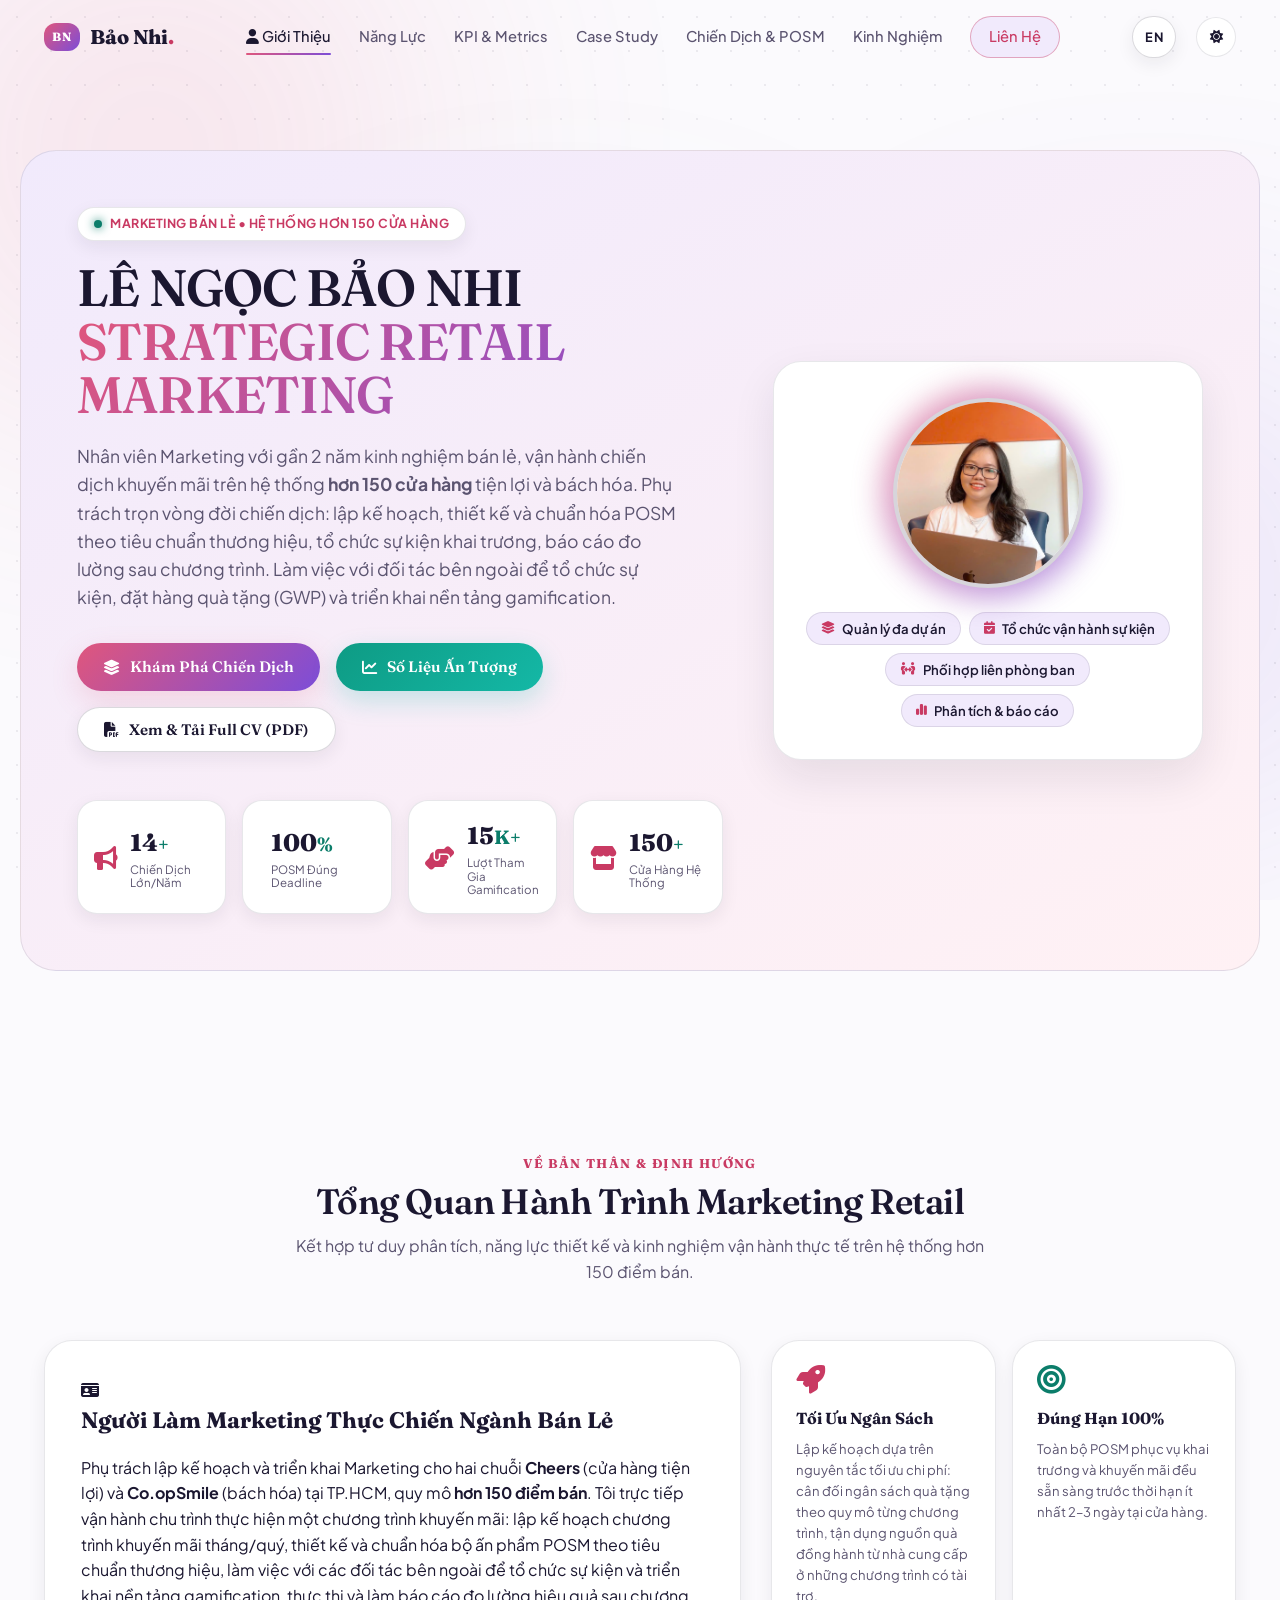
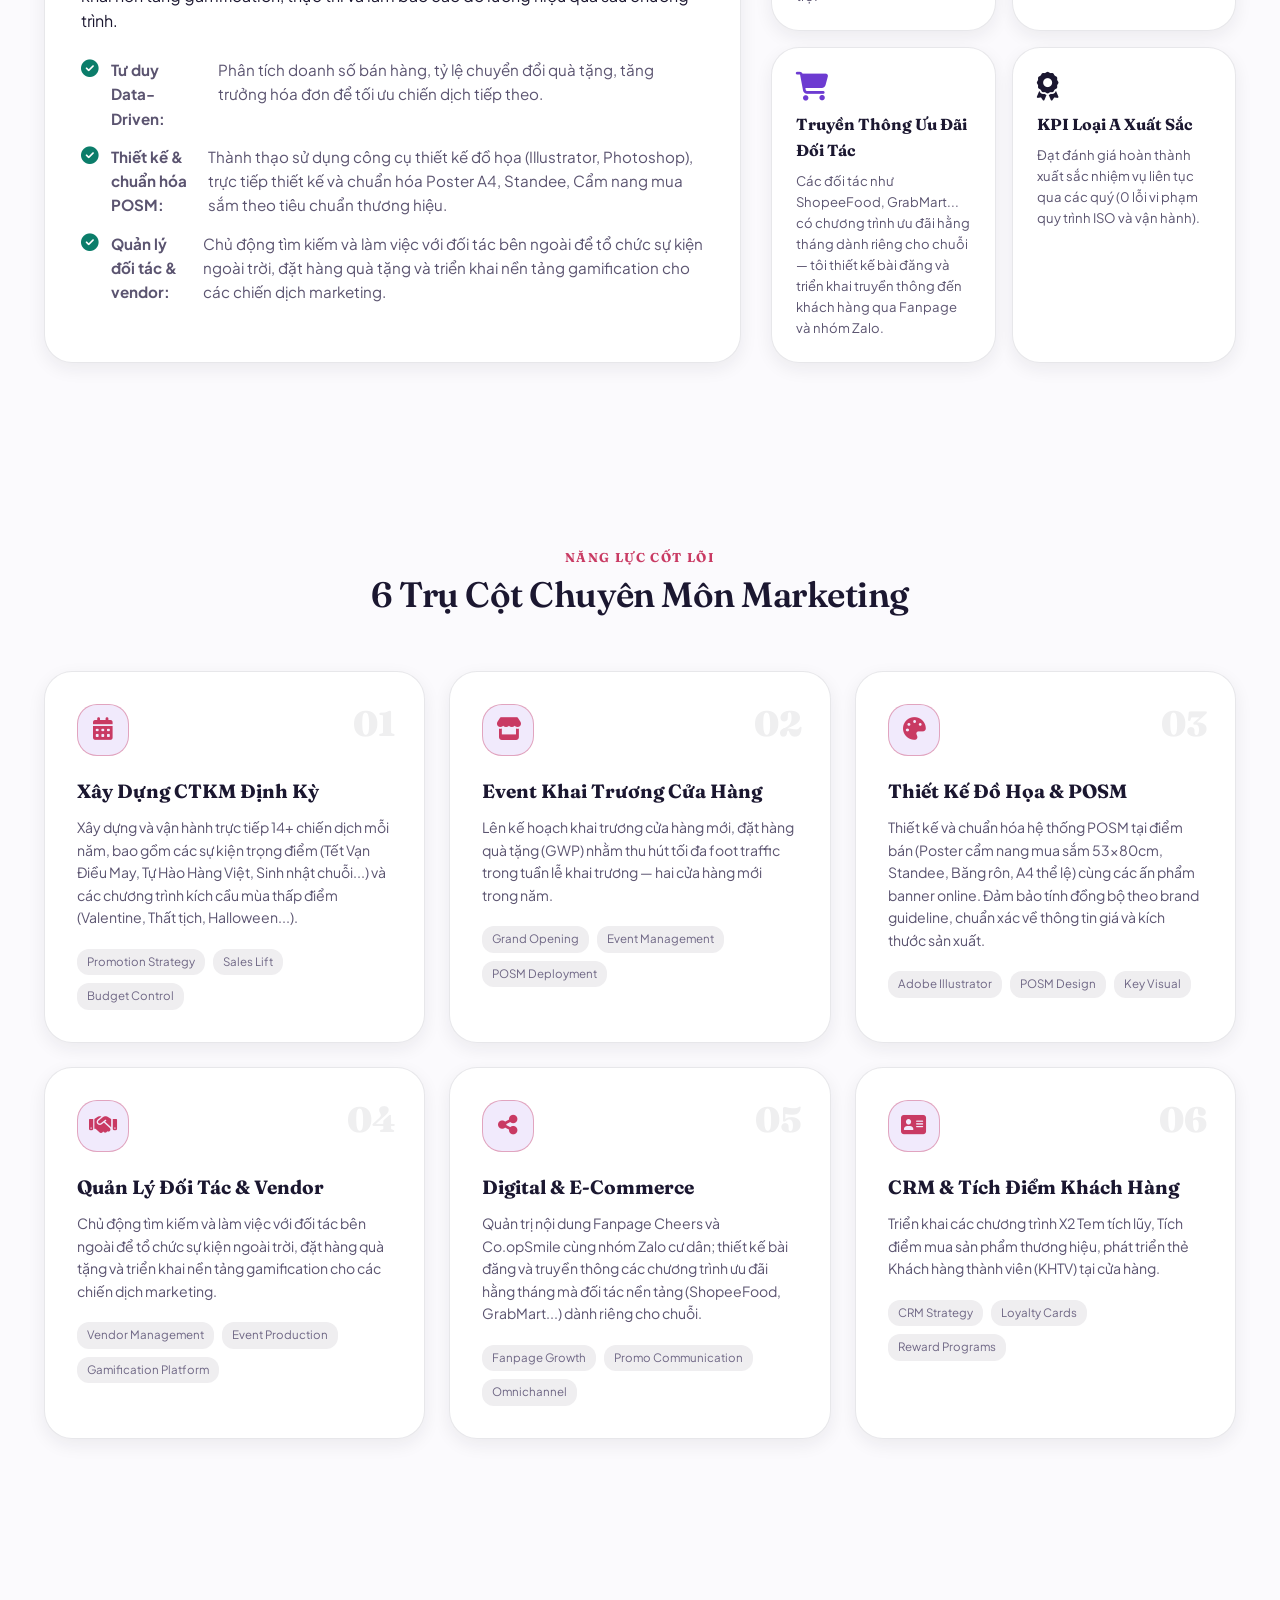
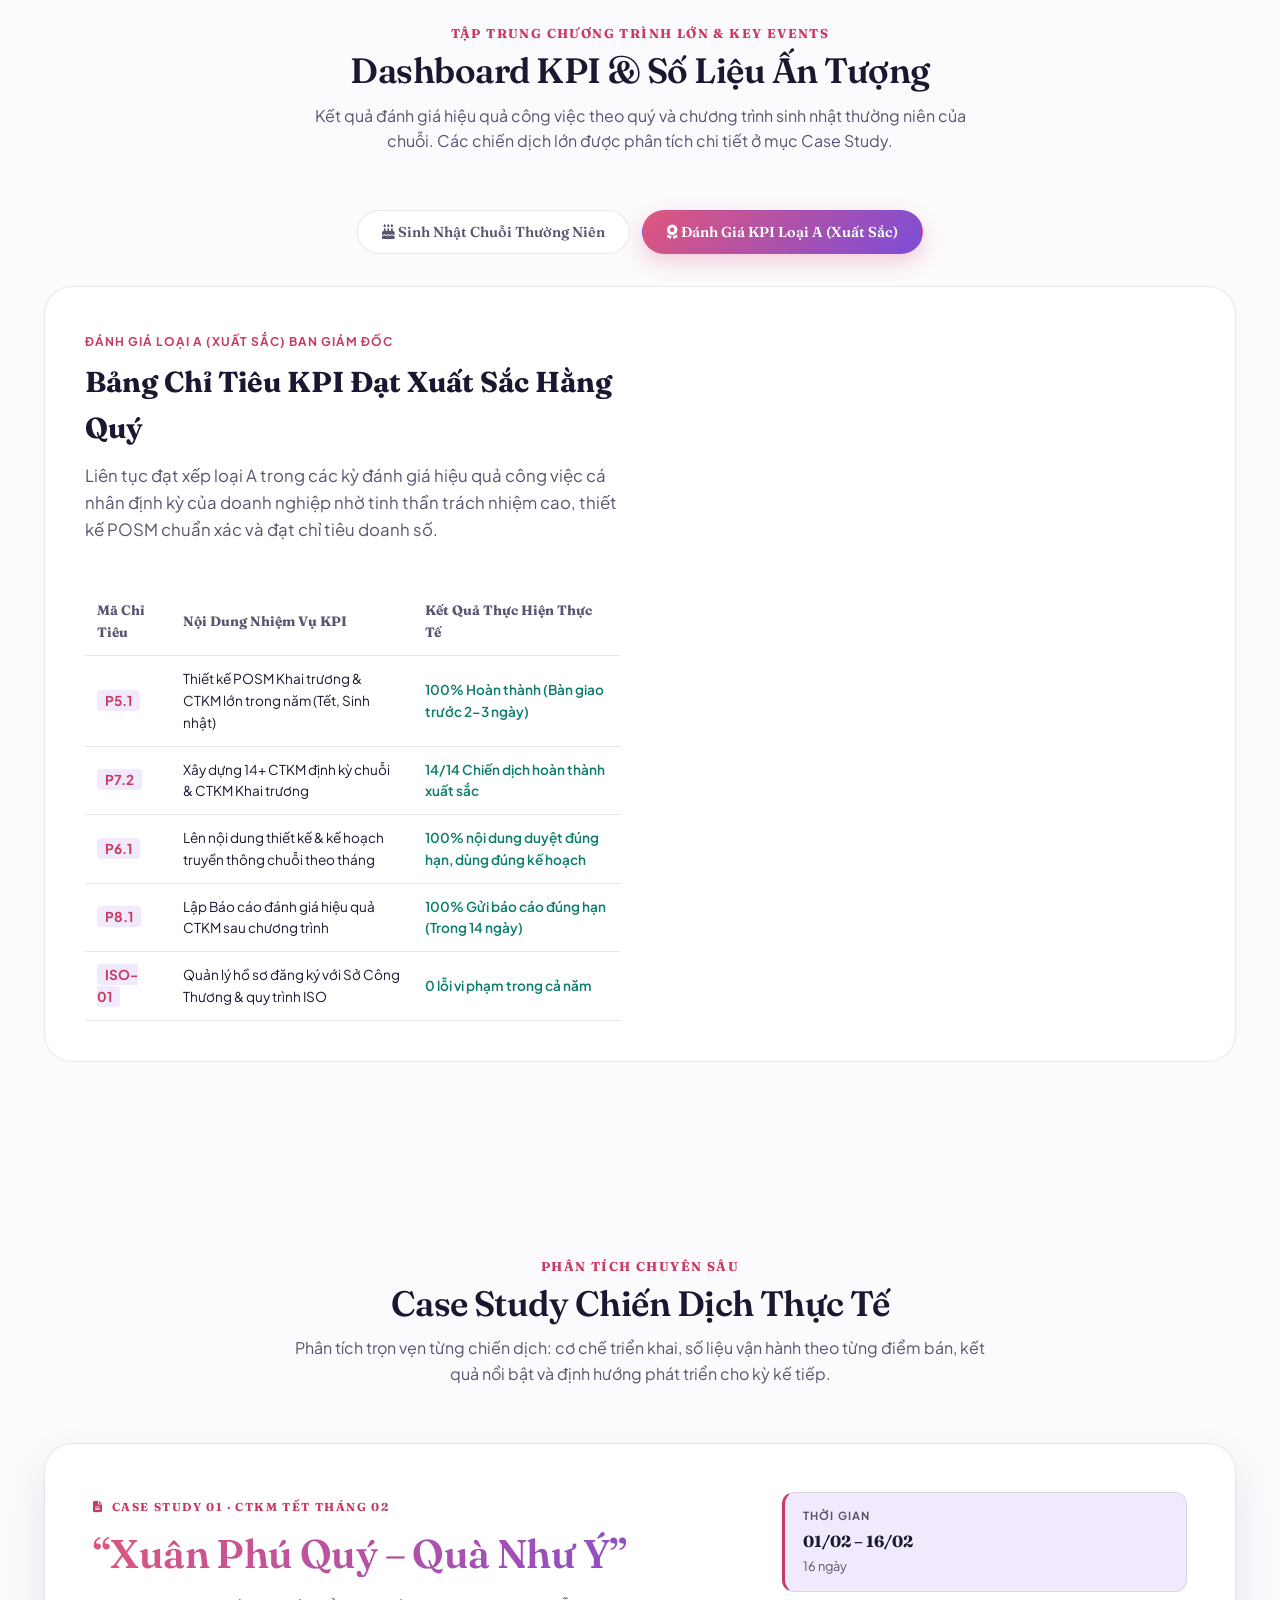
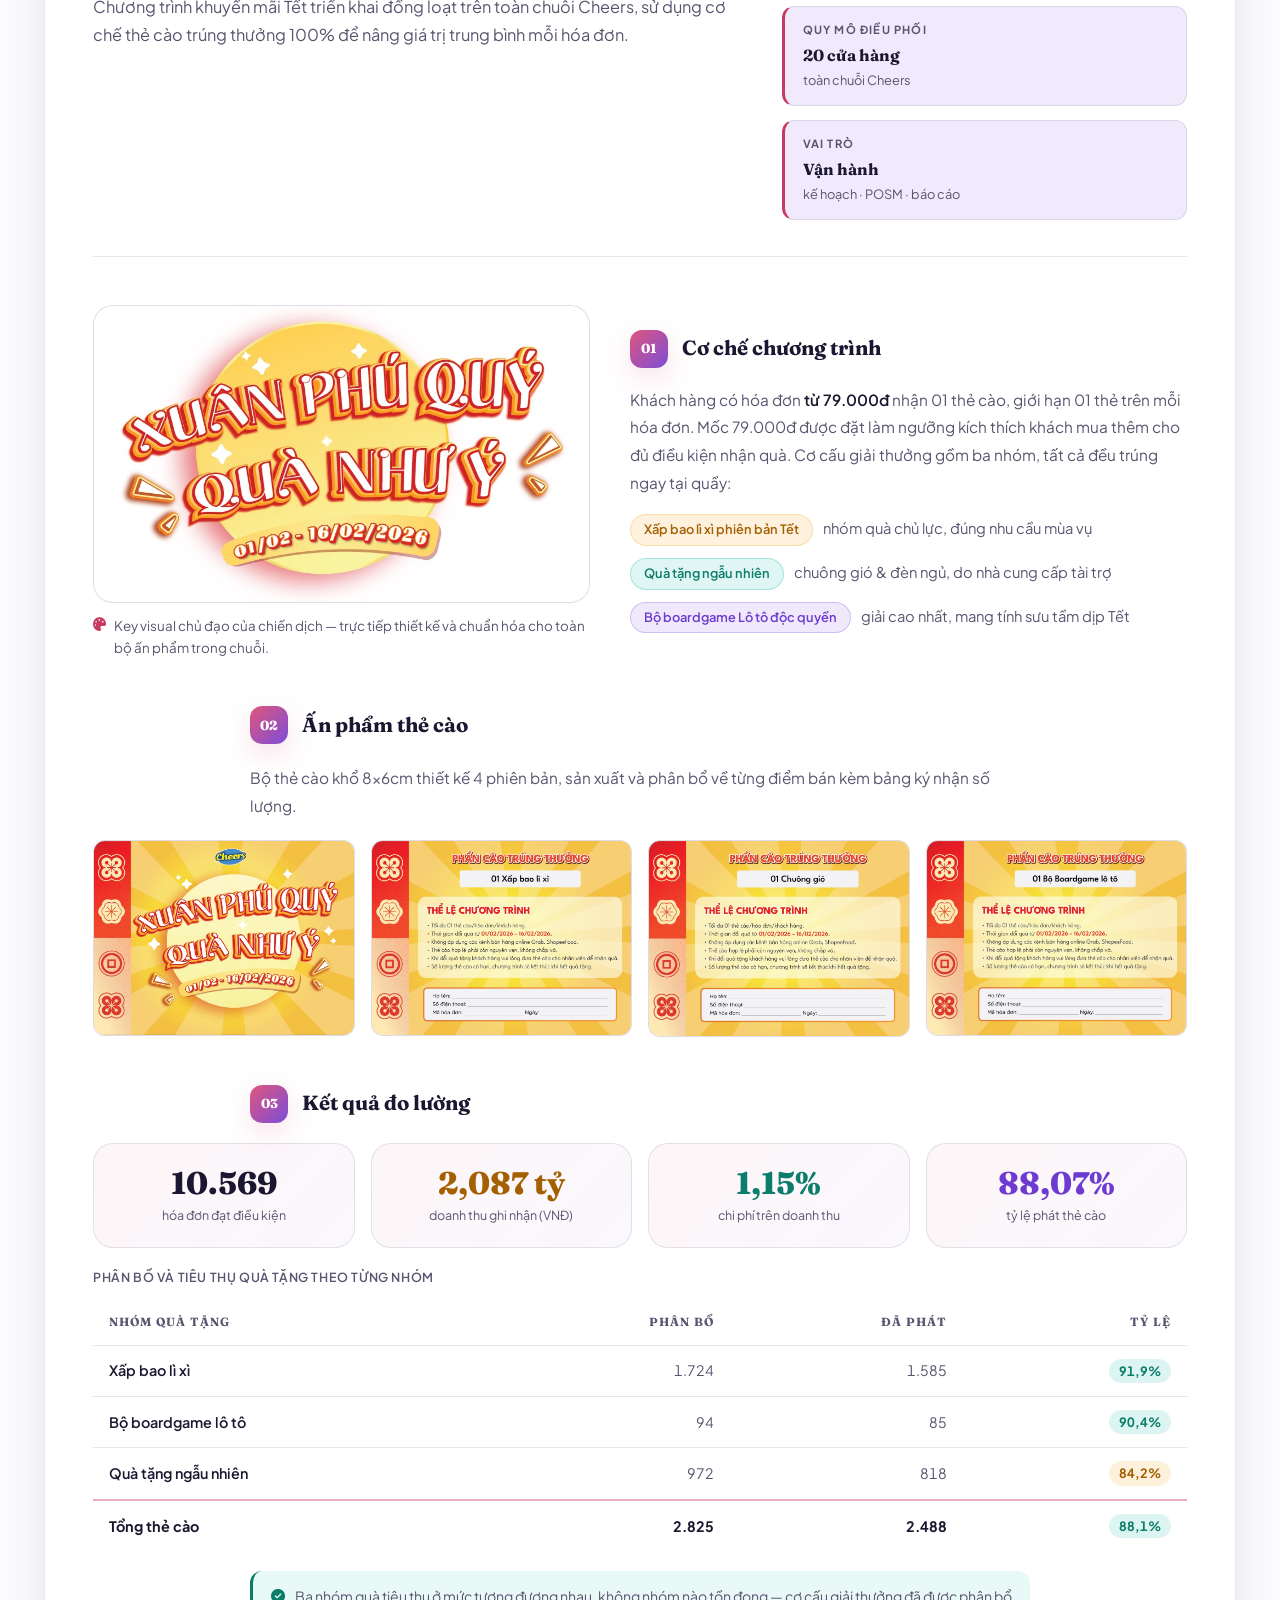
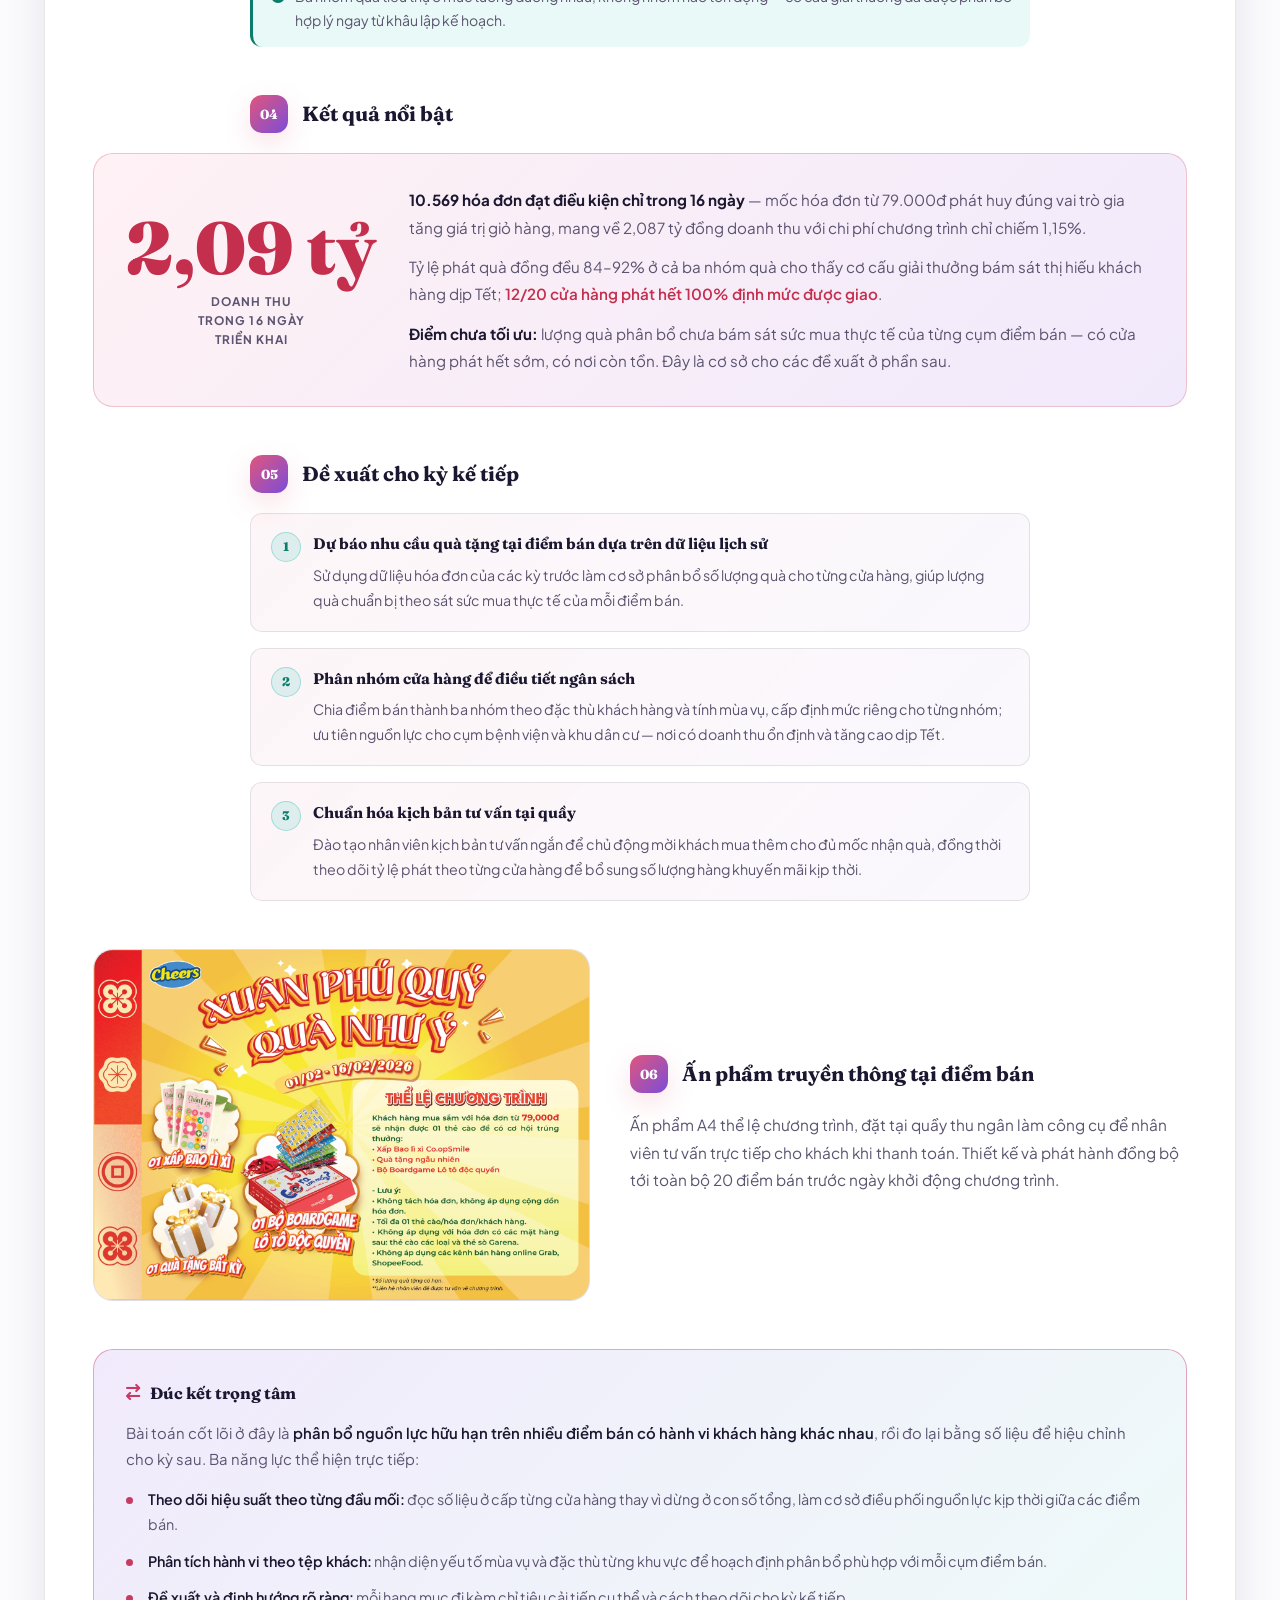
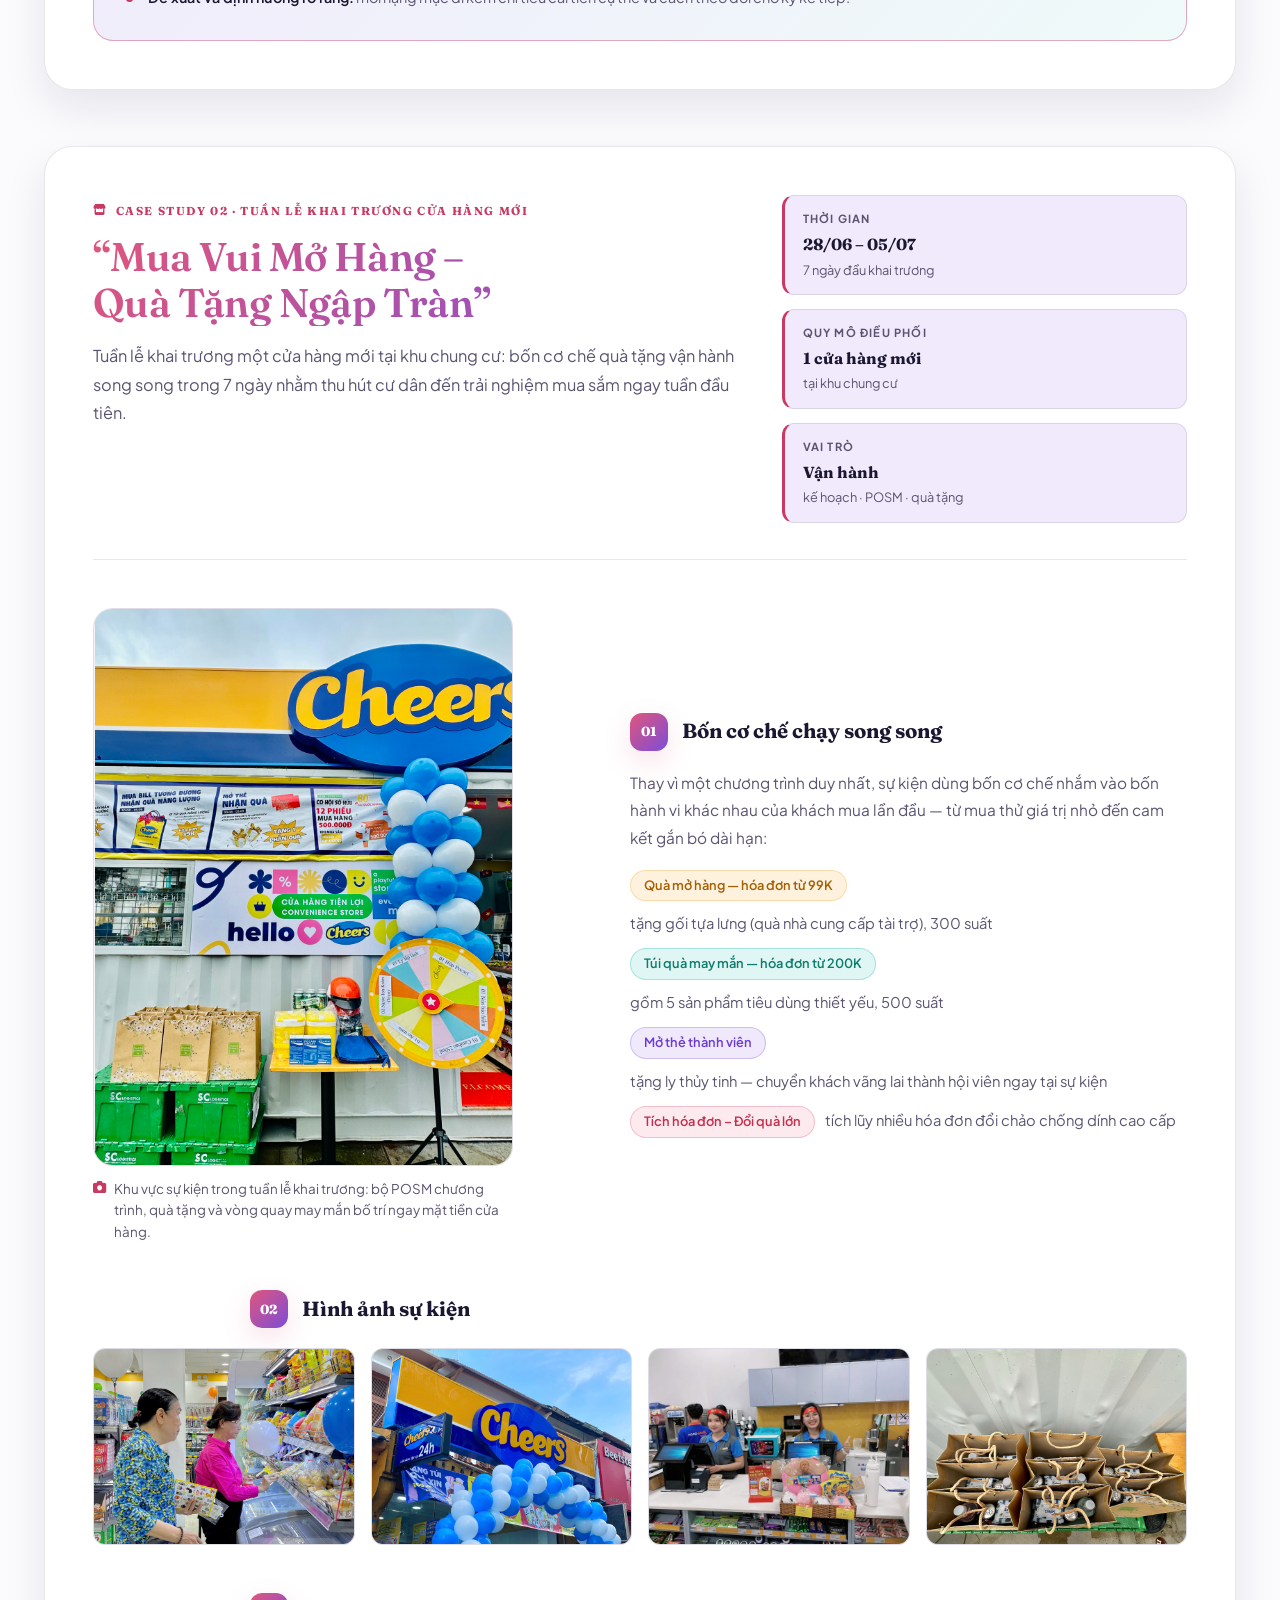
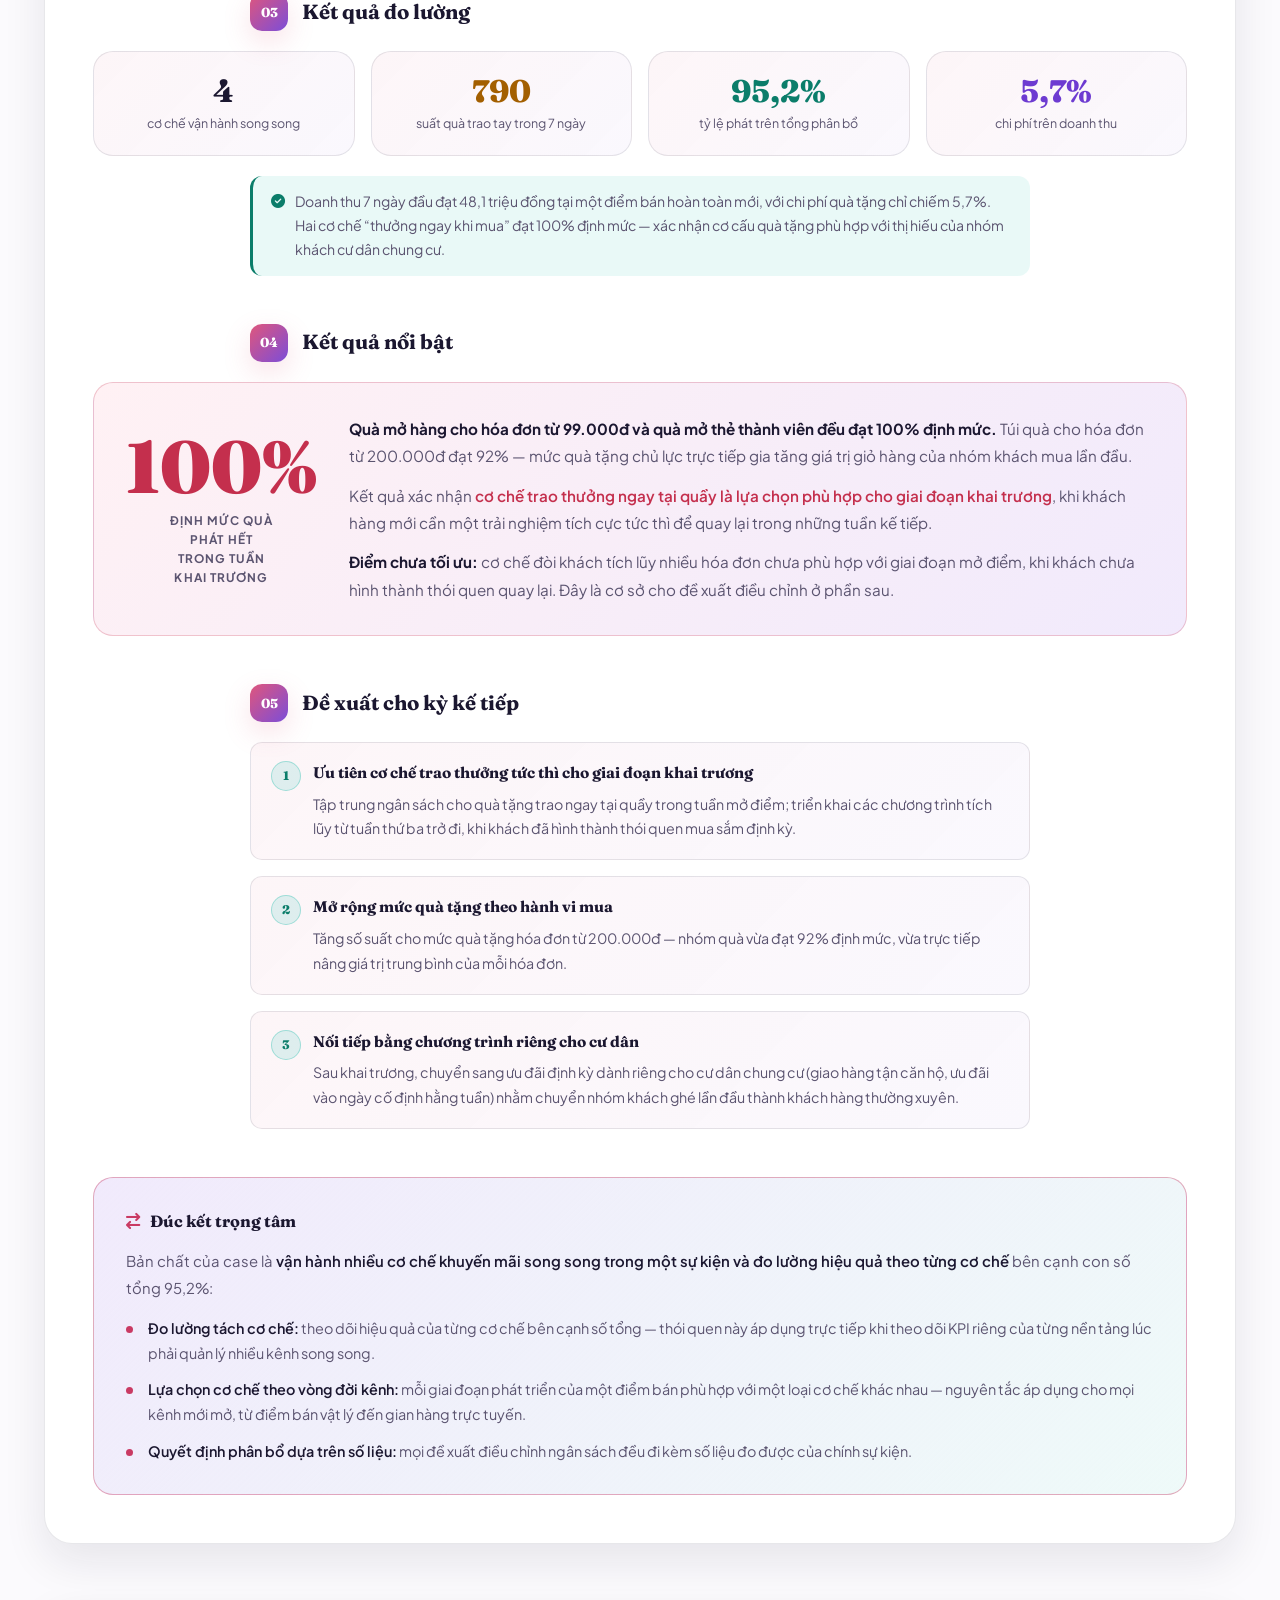
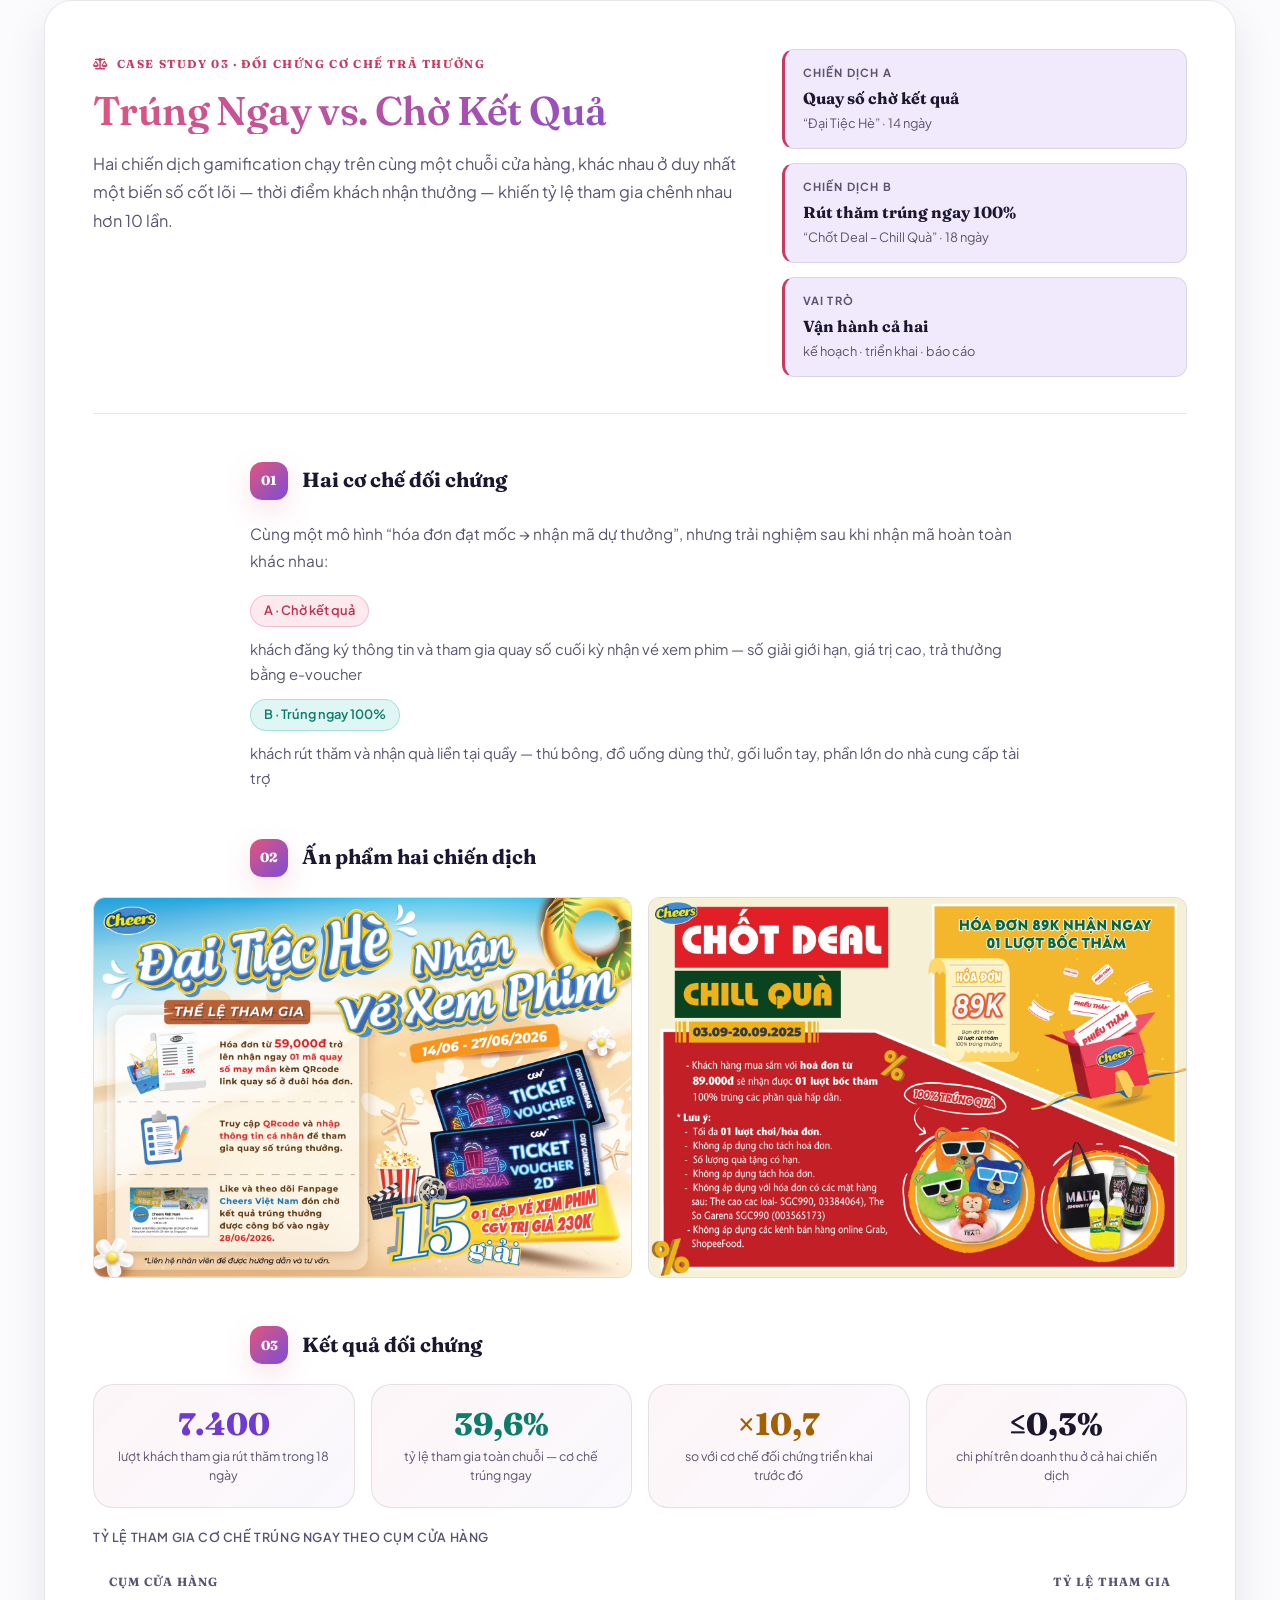
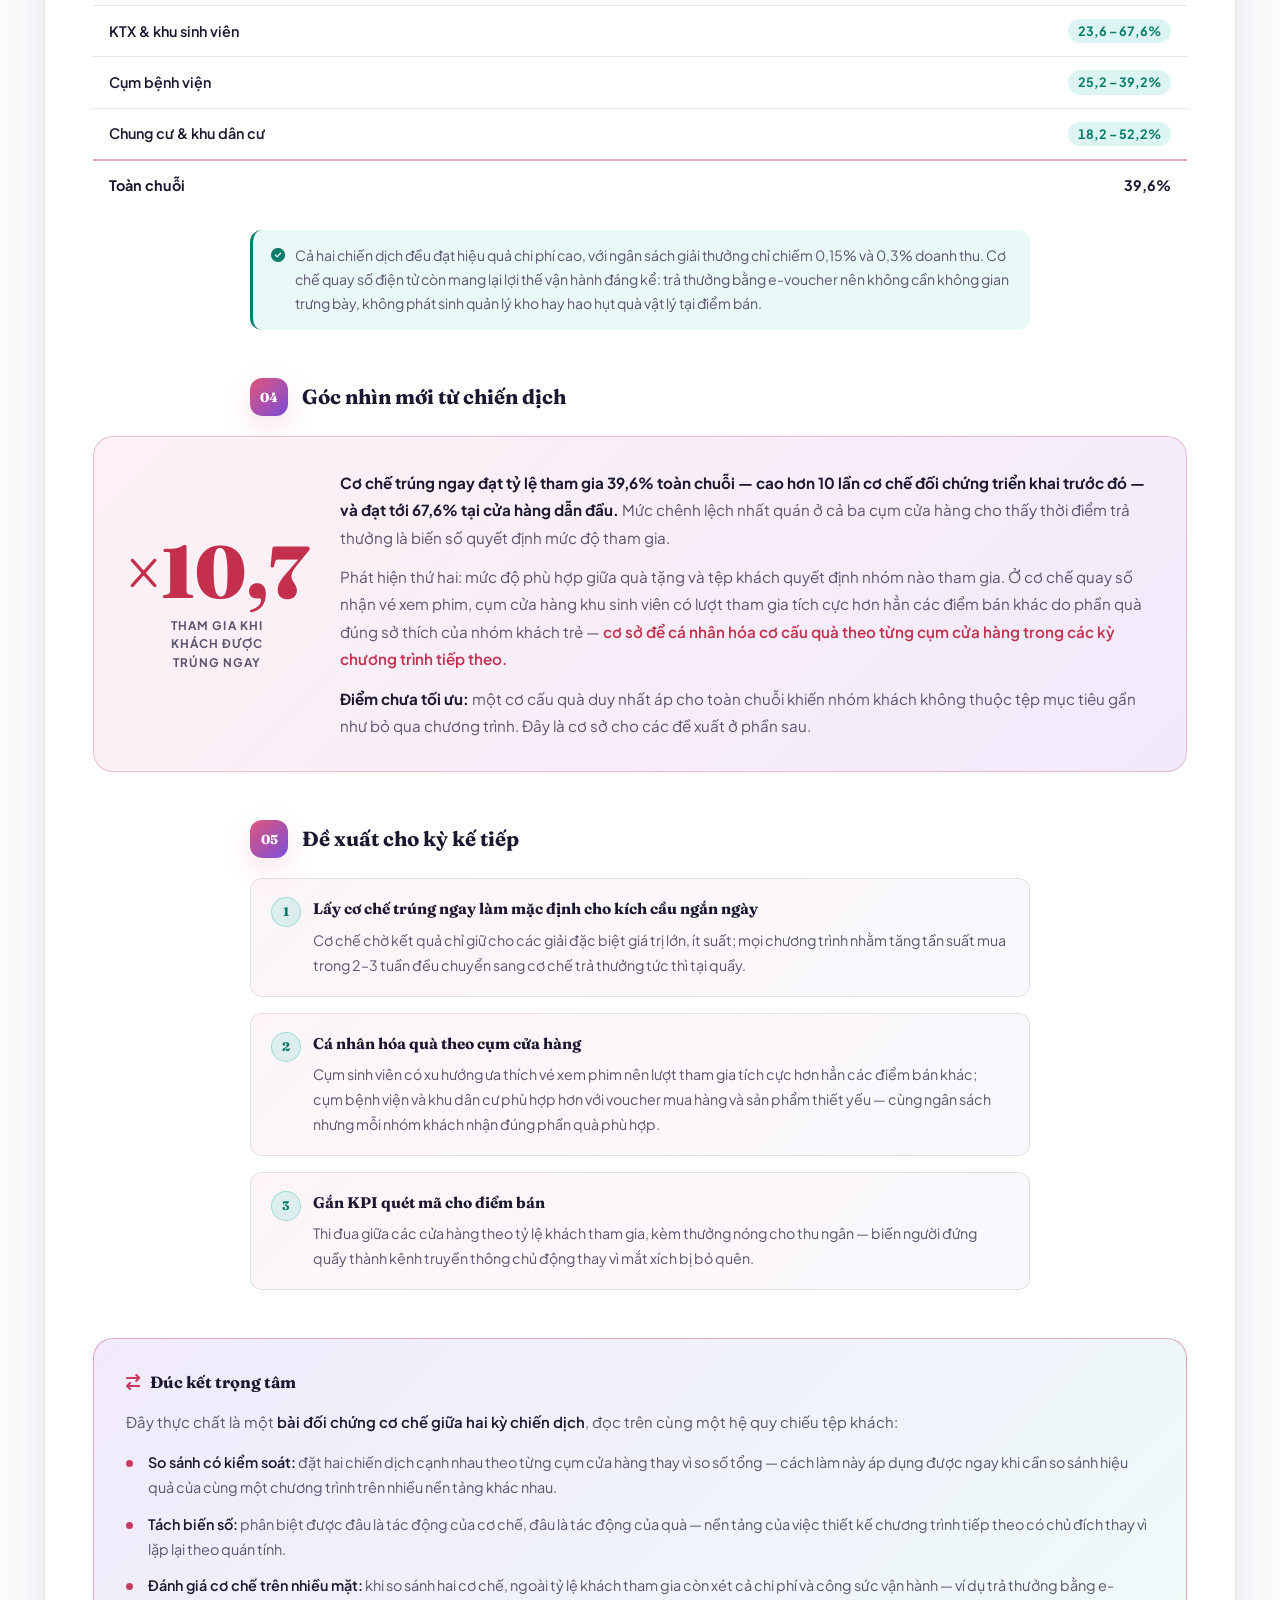
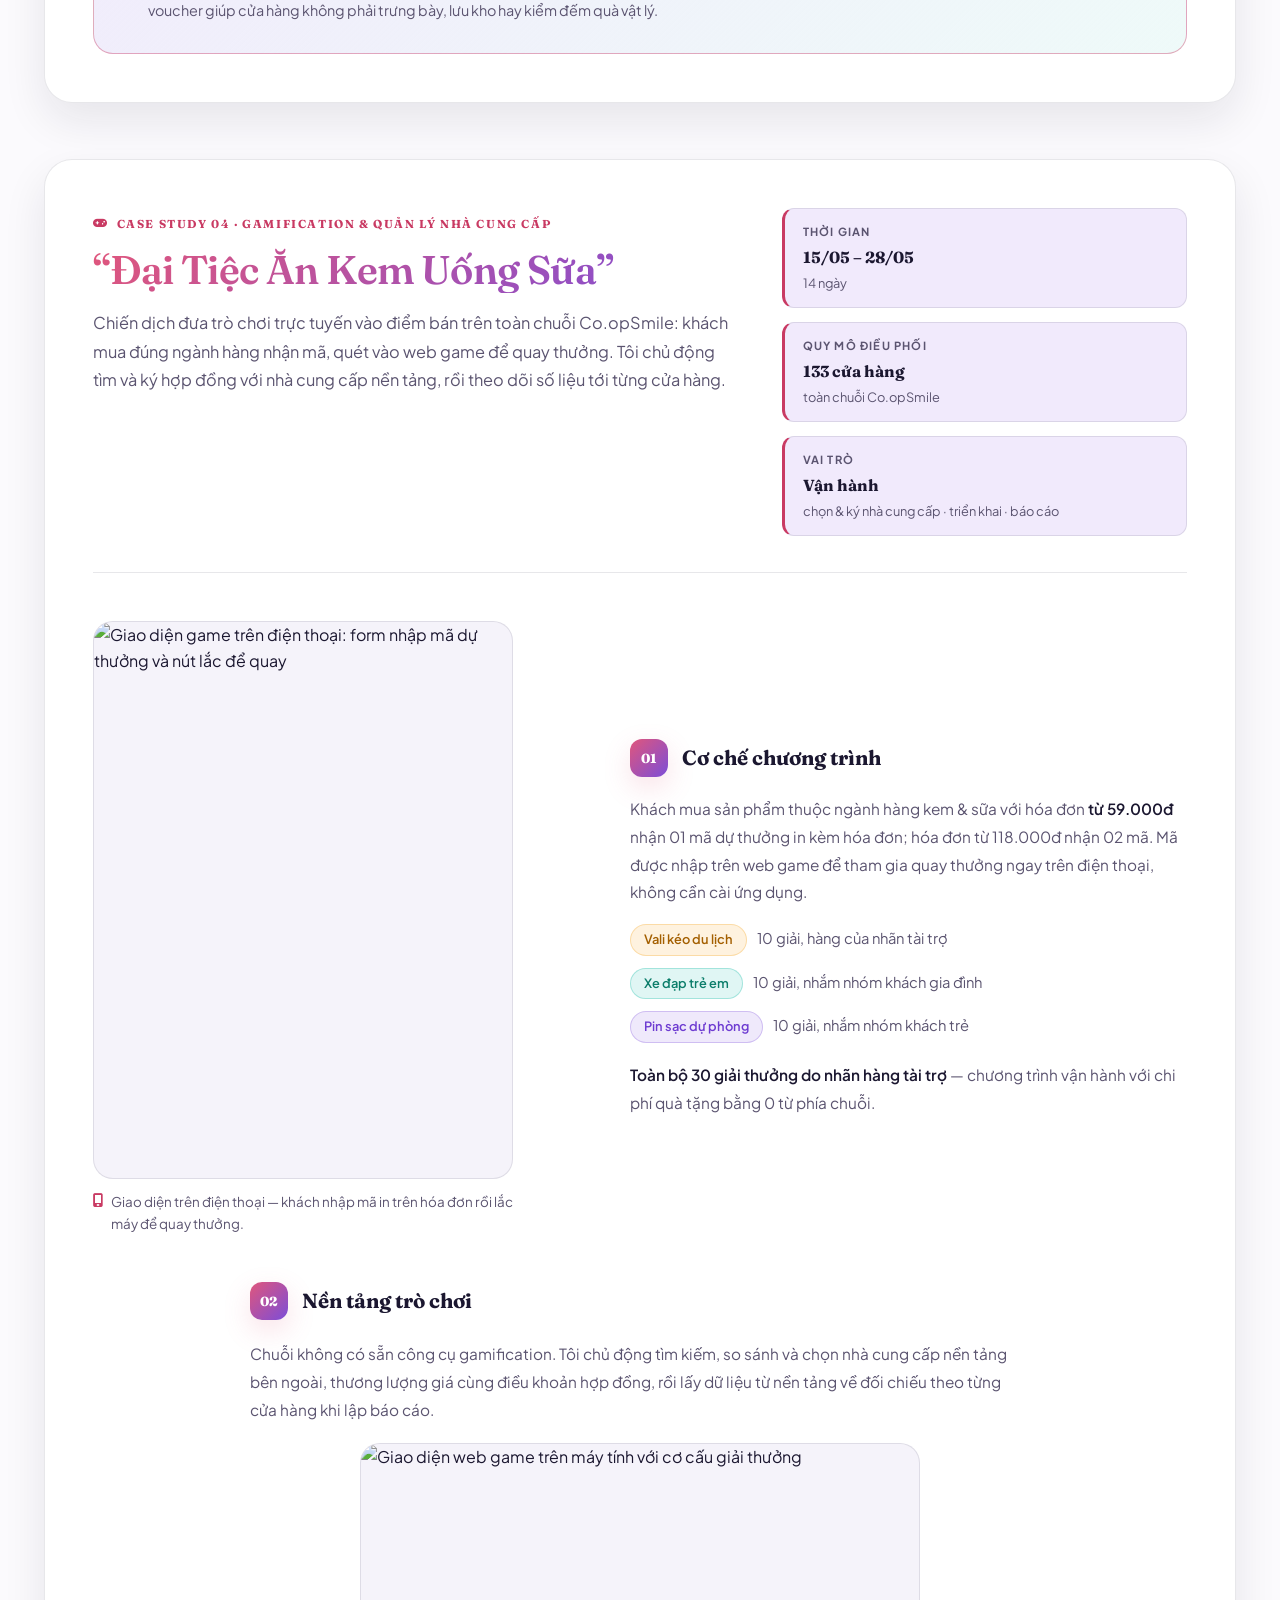
==== commit d1abffee: "Add files via upload" ====
--- a/index.html
+++ b/index.html
@@ -46,6 +46,7 @@
             </nav>
 
             <div class="nav-actions">
+                <a href="en.html" class="lang-toggle" title="View in English" aria-label="View in English">EN</a>
                 <button class="theme-toggle" id="theme-toggle" title="Chuyển chế độ Sáng/Tối" aria-label="Chuyển chế độ Sáng/Tối">
                     <i class="fa-solid fa-sun"></i>
                 </button>
@@ -292,21 +293,15 @@
                 <div class="section-header">
                     <span class="section-subtitle">TẬP TRUNG CHƯƠNG TRÌNH LỚN & KEY EVENTS</span>
                     <h2 class="section-title">Dashboard KPI & Số Liệu Ấn Tượng</h2>
-                    <p class="section-desc">Tổng hợp số liệu doanh số, quà tặng và đánh giá KPI từ các chiến dịch quy mô lớn nhất của hệ thống (Tết, Sinh nhật chuỗi, Khai trương key event).</p>
+                    <p class="section-desc">Kết quả đánh giá hiệu quả công việc theo quý và chương trình sinh nhật thường niên của chuỗi. Các chiến dịch lớn được phân tích chi tiết ở mục Case Study.</p>
                 </div>
 
                 <!-- Tabs Selector -->
                 <div class="dashboard-tabs">
-                    <button class="dash-tab active" data-tab="tab-tet">
-                        <i class="fa-solid fa-wand-magic-sparkles"></i> CTKM Tết Vạn Điều May
-                    </button>
-                    <button class="dash-tab" data-tab="tab-birthday">
+                    <button class="dash-tab" data-tab="tab-birthday" id="tab-btn-birthday">
                         <i class="fa-solid fa-cake-candles"></i> Sinh Nhật Chuỗi Thường Niên
                     </button>
-                    <button class="dash-tab" data-tab="tab-opening">
-                        <i class="fa-solid fa-store"></i> Khai Trương Cửa Hàng Mới
-                    </button>
-                    <button class="dash-tab" data-tab="tab-kpi">
+                    <button class="dash-tab active" data-tab="tab-kpi">
                         <i class="fa-solid fa-award"></i> Đánh Giá KPI Loại A (Xuất Sắc)
                     </button>
                 </div>
@@ -315,42 +310,6 @@
                 <div class="dashboard-content">
 
                     <!-- TAB 1: TET CAMPAIGN (IMPENSIVE METRICS) -->
-                    <div class="dash-panel active" id="tab-tet">
-                        <div class="panel-grid">
-                            <div class="panel-text">
-                                <span class="tag-badge text-gold">Chiến Dịch Lớn Nhất Năm</span>
-                                <h3>“Quà Trao Tay Tết Vạn Điều May”</h3>
-                                <p class="lead-text">Chương trình khuyến mãi Tết cho toàn chuỗi Cheers, áp dụng hình thức khuyến mãi dạng may rủi bằng thẻ cào: hóa đơn từ 79.000đ nhận 01 thẻ cào trúng thưởng ngay tại quầy. Thiết kế POSM đồng bộ trưng bày tại cửa hàng, kèm ấn phẩm A4 thể lệ đặt tại quầy thu ngân cho nhân viên tư vấn.</p>
-                                
-                                <div class="metric-highlights">
-                                    <div class="metric-box">
-                                        <div class="metric-val text-gold">2,09 tỷ</div>
-                                        <div class="metric-lbl">Doanh Thu 16 Ngày Triển Khai</div>
-                                    </div>
-                                    <div class="metric-box">
-                                        <div class="metric-val text-emerald">2.488</div>
-                                        <div class="metric-lbl">Quà Trao Tay Trong 16 Ngày</div>
-                                    </div>
-                                    <div class="metric-box">
-                                        <div class="metric-val text-indigo">100%</div>
-                                        <div class="metric-lbl">Phủ Bộ POSM Tết Trước Hạn 3 Ngày</div>
-                                    </div>
-                                    <div class="metric-box">
-                                        <div class="metric-val text-purple">10.569</div>
-                                        <div class="metric-lbl">Hóa Đơn Đạt Điều Kiện Trong 16 Ngày</div>
-                                    </div>
-                                </div>
-                                <p class="sub-note"><i class="fa-solid fa-chart-line"></i> Đạt doanh số Tết cao nhất so với cùng kỳ nhờ đẩy mạnh truyền thông đa kênh và thông tin thể lệ khuyến mãi rõ ràng ngay tại quầy thu ngân.</p>
-                            </div>
-
-                            <div class="panel-image">
-                                <img src="assets/images/posm/poster_a4_1.jpg" alt="POSM A4 thể lệ chương trình Tết" class="dashboard-img">
-                                <div class="img-caption"><i class="fa-solid fa-file-image"></i> POSM A4 thể lệ chương trình Tết, đặt tại quầy thu ngân toàn chuỗi</div>
-                            </div>
-                        </div>
-                    </div>
-
-                    <!-- TAB 2: BIRTHDAY CAMPAIGN (BIG NUMBERS) -->
                     <div class="dash-panel" id="tab-birthday">
                         <div class="panel-grid">
                             <div class="panel-text">
@@ -387,43 +346,7 @@
                     </div>
 
                     <!-- TAB 3: NEW STORE OPENING EVENT -->
-                    <div class="dash-panel" id="tab-opening">
-                        <div class="panel-grid">
-                            <div class="panel-text">
-                                <span class="tag-badge text-emerald">Grand Opening</span>
-                                <h3>Khai Trương Cửa Hàng Mới Khu Chung Cư</h3>
-                                <p class="lead-text">Tổ chức tuần lễ khai trương cho hai cửa hàng mới. Điều phối nhân sự, sản xuất bộ POSM khai trương và triển khai chương trình quà tặng “Mua Vui Mở Hàng” thúc đẩy doanh số.</p>
-                                
-                                <div class="metric-highlights">
-                                    <div class="metric-box">
-                                        <div class="metric-val text-emerald">830</div>
-                                        <div class="metric-lbl">Suất Quà Tặng Chuẩn Bị Khai Trương</div>
-                                    </div>
-                                    <div class="metric-box">
-                                        <div class="metric-val text-indigo">790</div>
-                                        <div class="metric-lbl">Quà Phát Trực Tiếp Cho Khách Hàng</div>
-                                    </div>
-                                    <div class="metric-box">
-                                        <div class="metric-val text-gold">95,2%</div>
-                                        <div class="metric-lbl">Tỷ Lệ Chuyển Đổi Quà Tặng</div>
-                                    </div>
-                                    <div class="metric-box">
-                                        <div class="metric-val text-purple">5,7%</div>
-                                        <div class="metric-lbl">Tỷ Lệ Chi Phí/Doanh Thu (Tối Ưu Ngân Sách)</div>
-                                    </div>
-                                </div>
-                                <p class="sub-note"><i class="fa-solid fa-circle-check"></i> Hơn 1.200 lượt khách đến mua sắm ngay trong 3 ngày đầu khai trương.</p>
-                            </div>
-
-                            <div class="panel-image">
-                                <img src="assets/images/openings/keystore_1.jpg" alt="Khai trương cửa hàng mới" class="dashboard-img">
-                                <div class="img-caption"><i class="fa-solid fa-camera"></i> Hình ảnh thực tế trong tuần lễ khai trương cửa hàng mới</div>
-                            </div>
-                        </div>
-                    </div>
-
-                    <!-- TAB 4: KPI EVALUATION RATING A -->
-                    <div class="dash-panel" id="tab-kpi">
+                    <div class="dash-panel active" id="tab-kpi">
                         <div class="panel-grid">
                             <div class="panel-text">
                                 <span class="tag-badge text-indigo">Đánh Giá Loại A (Xuất Sắc) Ban Giám Đốc</span>
@@ -500,7 +423,7 @@
                                 <dd>01/02 – 16/02 <span class="cs-fact-sub">16 ngày</span></dd>
                             </div>
                             <div class="cs-fact">
-                                <dt>Phạm vi</dt>
+                                <dt>Quy mô điều phối</dt>
                                 <dd>20 cửa hàng <span class="cs-fact-sub">toàn chuỗi Cheers</span></dd>
                             </div>
                             <div class="cs-fact">
@@ -616,6 +539,7 @@
                             <div class="cs-finding-text">
                                 <p><strong>10.569 hóa đơn đạt điều kiện chỉ trong 16 ngày</strong> — mốc hóa đơn từ 79.000đ phát huy đúng vai trò gia tăng giá trị giỏ hàng, mang về 2,087 tỷ đồng doanh thu với chi phí chương trình chỉ chiếm 1,15%.</p>
                                 <p>Tỷ lệ phát quà đồng đều 84–92% ở cả ba nhóm quà cho thấy cơ cấu giải thưởng bám sát thị hiếu khách hàng dịp Tết; <em>12/20 cửa hàng phát hết 100% định mức được giao</em>.</p>
+                                <p><strong>Điểm chưa tối ưu:</strong> lượng quà phân bổ chưa bám sát sức mua thực tế của từng cụm điểm bán — có cửa hàng phát hết sớm, có nơi còn tồn. Đây là cơ sở cho các đề xuất ở phần sau.</p>
                             </div>
                         </div>
                     </div>
@@ -678,7 +602,7 @@
                                 <dd>28/06 – 05/07 <span class="cs-fact-sub">7 ngày đầu khai trương</span></dd>
                             </div>
                             <div class="cs-fact">
-                                <dt>Phạm vi</dt>
+                                <dt>Quy mô điều phối</dt>
                                 <dd>1 cửa hàng mới <span class="cs-fact-sub">tại khu chung cư</span></dd>
                             </div>
                             <div class="cs-fact">
@@ -748,6 +672,7 @@
                             <div class="cs-finding-text">
                                 <p><strong>Quà mở hàng cho hóa đơn từ 99.000đ và quà mở thẻ thành viên đều đạt 100% định mức.</strong> Túi quà cho hóa đơn từ 200.000đ đạt 92% — mức quà tặng chủ lực trực tiếp gia tăng giá trị giỏ hàng của nhóm khách mua lần đầu.</p>
                                 <p>Kết quả xác nhận <em>cơ chế trao thưởng ngay tại quầy là lựa chọn phù hợp cho giai đoạn khai trương</em>, khi khách hàng mới cần một trải nghiệm tích cực tức thì để quay lại trong những tuần kế tiếp.</p>
+                                <p><strong>Điểm chưa tối ưu:</strong> cơ chế đòi khách tích lũy nhiều hóa đơn chưa phù hợp với giai đoạn mở điểm, khi khách chưa hình thành thói quen quay lại. Đây là cơ sở cho đề xuất điều chỉnh ở phần sau.</p>
                             </div>
                         </div>
                     </div>
@@ -889,6 +814,7 @@
                             <div class="cs-finding-text">
                                 <p><strong>Cơ chế trúng ngay đạt tỷ lệ tham gia 39,6% toàn chuỗi — cao hơn 10 lần cơ chế đối chứng triển khai trước đó — và đạt tới 67,6% tại cửa hàng dẫn đầu.</strong> Mức chênh lệch nhất quán ở cả ba cụm cửa hàng cho thấy thời điểm trả thưởng là biến số quyết định mức độ tham gia.</p>
                                 <p>Phát hiện thứ hai: mức độ phù hợp giữa quà tặng và tệp khách quyết định nhóm nào tham gia. Ở cơ chế quay số nhận vé xem phim, cụm cửa hàng khu sinh viên có lượt tham gia tích cực hơn hẳn các điểm bán khác do phần quà đúng sở thích của nhóm khách trẻ — <em>cơ sở để cá nhân hóa cơ cấu quà theo từng cụm cửa hàng trong các kỳ chương trình tiếp theo.</em></p>
+                                <p><strong>Điểm chưa tối ưu:</strong> một cơ cấu quà duy nhất áp cho toàn chuỗi khiến nhóm khách không thuộc tệp mục tiêu gần như bỏ qua chương trình. Đây là cơ sở cho các đề xuất ở phần sau.</p>
                             </div>
                         </div>
                     </div>
@@ -918,6 +844,136 @@
                             <li><strong>So sánh có kiểm soát:</strong> đặt hai chiến dịch cạnh nhau theo từng cụm cửa hàng thay vì so số tổng — cách làm này áp dụng được ngay khi cần so sánh hiệu quả của cùng một chương trình trên nhiều nền tảng khác nhau.</li>
                             <li><strong>Tách biến số:</strong> phân biệt được đâu là tác động của cơ chế, đâu là tác động của quà — nền tảng của việc thiết kế chương trình tiếp theo có chủ đích thay vì lặp lại theo quán tính.</li>
                             <li><strong>Đánh giá cơ chế trên nhiều mặt:</strong> khi so sánh hai cơ chế, ngoài tỷ lệ khách tham gia còn xét cả chi phí và công sức vận hành — ví dụ trả thưởng bằng e-voucher giúp cửa hàng không phải trưng bày, lưu kho hay kiểm đếm quà vật lý.</li>
+                        </ul>
+                    </aside>
+
+                </article>
+
+                <!-- ═══════════ CASE STUDY 04: GAMIFICATION ═══════════ -->
+                <article class="cs-article glass-card" id="case-gamification">
+
+                    <header class="cs-head">
+                        <div class="cs-head-text">
+                            <span class="cs-eyebrow"><i class="fa-solid fa-gamepad"></i> Case Study 04 · Gamification &amp; quản lý nhà cung cấp</span>
+                            <h3 class="cs-title">“Đại Tiệc Ăn Kem Uống Sữa”</h3>
+                            <p class="cs-standfirst">Chiến dịch đưa trò chơi trực tuyến vào điểm bán trên toàn chuỗi Co.opSmile: khách mua đúng ngành hàng nhận mã, quét vào web game để quay thưởng. Tôi chủ động tìm và ký hợp đồng với nhà cung cấp nền tảng, rồi theo dõi số liệu tới từng cửa hàng.</p>
+                        </div>
+                        <dl class="cs-facts">
+                            <div class="cs-fact">
+                                <dt>Thời gian</dt>
+                                <dd>15/05 – 28/05 <span class="cs-fact-sub">14 ngày</span></dd>
+                            </div>
+                            <div class="cs-fact">
+                                <dt>Quy mô điều phối</dt>
+                                <dd>133 cửa hàng <span class="cs-fact-sub">toàn chuỗi Co.opSmile</span></dd>
+                            </div>
+                            <div class="cs-fact">
+                                <dt>Vai trò</dt>
+                                <dd>Vận hành <span class="cs-fact-sub">chọn &amp; ký nhà cung cấp · triển khai · báo cáo</span></dd>
+                            </div>
+                        </dl>
+                    </header>
+
+                    <div class="cs-block cs-split">
+                        <figure class="cs-figure cs-figure-tall">
+                            <img src="assets/images/gamification/game_mobile.jpg" alt="Giao diện game trên điện thoại: form nhập mã dự thưởng và nút lắc để quay" loading="lazy" width="1170" height="2532">
+                            <figcaption><i class="fa-solid fa-mobile-screen"></i> Giao diện trên điện thoại — khách nhập mã in trên hóa đơn rồi lắc máy để quay thưởng.</figcaption>
+                        </figure>
+                        <div class="cs-split-text">
+                        <h4 class="cs-h4"><span class="cs-h4-num">01</span> Cơ chế chương trình</h4>
+                        <p class="cs-body">Khách mua sản phẩm thuộc ngành hàng kem &amp; sữa với hóa đơn <strong>từ 59.000đ</strong> nhận 01 mã dự thưởng in kèm hóa đơn; hóa đơn từ 118.000đ nhận 02 mã. Mã được nhập trên web game để tham gia quay thưởng ngay trên điện thoại, không cần cài ứng dụng.</p>
+                        <ul class="cs-mechanic">
+                            <li><span class="cs-chip cs-chip-gold">Vali kéo du lịch</span> 10 giải, hàng của nhãn tài trợ</li>
+                            <li><span class="cs-chip cs-chip-teal">Xe đạp trẻ em</span> 10 giải, nhắm nhóm khách gia đình</li>
+                            <li><span class="cs-chip cs-chip-plum">Pin sạc dự phòng</span> 10 giải, nhắm nhóm khách trẻ</li>
+                        </ul>
+                        <p class="cs-body"><strong>Toàn bộ 30 giải thưởng do nhãn hàng tài trợ</strong> — chương trình vận hành với chi phí quà tặng bằng 0 từ phía chuỗi.</p>
+                        </div>
+                    </div>
+
+                    <div class="cs-block">
+                        <h4 class="cs-h4"><span class="cs-h4-num">02</span> Nền tảng trò chơi</h4>
+                        <p class="cs-body">Chuỗi không có sẵn công cụ gamification. Tôi chủ động tìm kiếm, so sánh và chọn nhà cung cấp nền tảng bên ngoài, thương lượng giá cùng điều khoản hợp đồng, rồi lấy dữ liệu từ nền tảng về đối chiếu theo từng cửa hàng khi lập báo cáo.</p>
+                        <figure class="cs-figure">
+                            <img src="assets/images/gamification/game_desktop.jpg" alt="Giao diện web game trên máy tính với cơ cấu giải thưởng" loading="lazy" width="1920" height="862">
+                            <figcaption><i class="fa-solid fa-desktop"></i> Bản web hiển thị đầy đủ cơ cấu giải thưởng và thời gian áp dụng.</figcaption>
+                        </figure>
+                    </div>
+
+                    <div class="cs-block">
+                        <h4 class="cs-h4"><span class="cs-h4-num">03</span> Kết quả đo lường</h4>
+                        <div class="cs-kpi-row">
+                            <div class="cs-kpi">
+                                <span class="cs-kpi-val cs-val-gold">581,3 tr</span>
+                                <span class="cs-kpi-lbl">doanh thu ngành hàng trong 14 ngày</span>
+                            </div>
+                            <div class="cs-kpi">
+                                <span class="cs-kpi-val">9.852</span>
+                                <span class="cs-kpi-lbl">mã dự thưởng phát ra cho khách</span>
+                            </div>
+                            <div class="cs-kpi">
+                                <span class="cs-kpi-val cs-val-teal">33,2%</span>
+                                <span class="cs-kpi-lbl">tỷ lệ mã được kích hoạt vào game</span>
+                            </div>
+                            <div class="cs-kpi">
+                                <span class="cs-kpi-val cs-val-plum">0đ</span>
+                                <span class="cs-kpi-lbl">chi phí quà tặng từ phía chuỗi</span>
+                            </div>
+                        </div>
+                        <p class="cs-note"><i class="fa-solid fa-circle-check"></i> 3.272 lượt khách chủ động truy cập web game và để lại thông tin liên hệ — một kênh tương tác trực tiếp với khách hàng mà chương trình khuyến mãi tại quầy thông thường không tạo ra được.</p>
+                    </div>
+
+                    <div class="cs-block">
+                        <h4 class="cs-h4"><span class="cs-h4-num">04</span> Góc nhìn mới từ chiến dịch</h4>
+                        <div class="cs-finding">
+                            <div class="cs-finding-stat">
+                                <span class="cs-finding-num">0–95%</span>
+                                <span class="cs-finding-cap">khoảng dao động tỷ lệ tham gia giữa các cửa hàng</span>
+                            </div>
+                            <div class="cs-finding-text">
+                                <p><strong>Cùng một chương trình, cùng một cơ cấu giải, nhưng tỷ lệ tham gia giữa các cửa hàng trải dài từ 0% đến 95%.</strong> Nhóm dẫn đầu đạt 70–95%; nhóm cuối dưới 10%, một số điểm bán không có mã nào được kích hoạt.</p>
+                                <p>Mức chênh lệch này cho thấy <em>hiệu quả của một chương trình số hóa phụ thuộc vào khâu thực thi tại quầy nhiều hơn là vào bản thân cơ chế</em>. Nơi thu ngân chủ động giới thiệu, khách tham gia rất cao; nơi không giới thiệu, mã in ra rồi bị bỏ đi.</p>
+                            </div>
+                        </div>
+
+                        <h5 class="cs-h5">Hai rào cản nhận diện được</h5>
+                        <ul class="cs-issues">
+                            <li>
+                                <span class="cs-issue-tag">Thực thi</span>
+                                <p>Ở nhóm cửa hàng tỷ lệ thấp, thu ngân không giải thích quyền lợi và cách tham gia. Mã vẫn in ra đủ nhưng khách không biết dùng để làm gì.</p>
+                            </li>
+                            <li>
+                                <span class="cs-issue-tag">Thao tác</span>
+                                <p>Quy trình đòi khách thực hiện thêm một bước sau khi rời quầy: mở web, nhập mã. Khách lớn tuổi không quen thao tác, khách vội bỏ qua, và mã dễ bị thất lạc sau khi ra khỏi cửa hàng.</p>
+                            </li>
+                        </ul>
+                    </div>
+
+                    <div class="cs-block">
+                        <h4 class="cs-h4"><span class="cs-h4-num">05</span> Đề xuất cho kỳ kế tiếp</h4>
+                        <ol class="cs-recs">
+                            <li>
+                                <h6>Phân nhóm cửa hàng theo hiệu suất và giao chỉ tiêu riêng</h6>
+                                <p>Chia điểm bán thành ba nhóm theo tỷ lệ tham gia của kỳ trước (trên 80% / 50–80% / dưới 50%), đặt chỉ tiêu phù hợp cho từng nhóm và có chương trình hỗ trợ riêng cho nhóm thấp nhất.</p>
+                            </li>
+                            <li>
+                                <h6>Mở rộng điều kiện tham gia</h6>
+                                <p>Áp dụng theo tổng giá trị hóa đơn thay vì giới hạn một ngành hàng, hoặc kết hợp 2–3 ngành hàng chủ lực cùng lúc để tăng số khách đủ điều kiện.</p>
+                            </li>
+                            <li>
+                                <h6>Rút ngắn thao tác của khách</h6>
+                                <p>In sẵn mã QR dẫn thẳng vào game trên hóa đơn để khách quét ngay tại quầy, thay vì phải nhớ mã và tự mở web sau khi rời cửa hàng.</p>
+                            </li>
+                        </ol>
+                    </div>
+
+                    <aside class="cs-takeaway">
+                        <h4><i class="fa-solid fa-arrow-right-arrow-left"></i> Đúc kết trọng tâm</h4>
+                        <p>Đây là case duy nhất tôi làm việc với <strong>một nhà cung cấp công nghệ bên ngoài từ đầu đến cuối</strong>: tự tìm, tự thương lượng, rồi tự đối chiếu số liệu họ trả về:</p>
+                        <ul>
+                            <li><strong>Quản lý nhà cung cấp:</strong> chọn đối tác cho một hạng mục chuỗi chưa từng làm, thương lượng chi phí và điều khoản, chịu trách nhiệm tới kết quả cuối.</li>
+                            <li><strong>Đọc dữ liệu từ nền tảng số:</strong> lấy số liệu do hệ thống bên thứ ba trả về, đối chiếu xuống từng điểm bán để tìm nguyên nhân, thay vì chỉ báo cáo con số tổng.</li>
+                            <li><strong>Nhìn ra điểm nghẽn trong hành trình khách hàng:</strong> xác định được nút thắt nằm ở bước chuyển từ quầy thanh toán sang thao tác trên điện thoại — đúng chỗ mà các chương trình offline-to-online thường mất khách.</li>
                         </ul>
                     </aside>
 
--- a/style.css
+++ b/style.css
@@ -2785,3 +2785,39 @@
     .cv-actions-btn { width: 100%; }
     .cv-actions-btn .btn { flex: 1 1 100%; justify-content: center; }
 }
+
+/* ── Nút chuyển ngôn ngữ VI / EN ─────────────────────────── */
+.lang-toggle {
+    display: inline-flex;
+    align-items: center;
+    justify-content: center;
+    min-width: 42px;
+    height: 42px;
+    padding: 0 12px;
+    margin-right: 8px;
+    border-radius: var(--radius-full);
+    border: 1px solid var(--border-strong);
+    background: var(--bg-card);
+    color: var(--text-main);
+    font-family: var(--font-primary);
+    font-size: 0.8rem;
+    font-weight: 700;
+    letter-spacing: 0.5px;
+    text-decoration: none;
+    box-shadow: var(--shadow-lift);
+    transition: border-color var(--transition-fast), color var(--transition-fast), transform var(--transition-fast);
+}
+
+.lang-toggle:hover {
+    border-color: var(--indigo);
+    color: var(--indigo);
+    transform: translateY(-1px);
+}
+
+@media (prefers-reduced-motion: reduce) {
+    .lang-toggle:hover { transform: none; }
+}
+
+@media (max-width: 768px) {
+    .lang-toggle { min-width: 36px; height: 36px; padding: 0 9px; font-size: 0.74rem; margin-right: 6px; }
+}
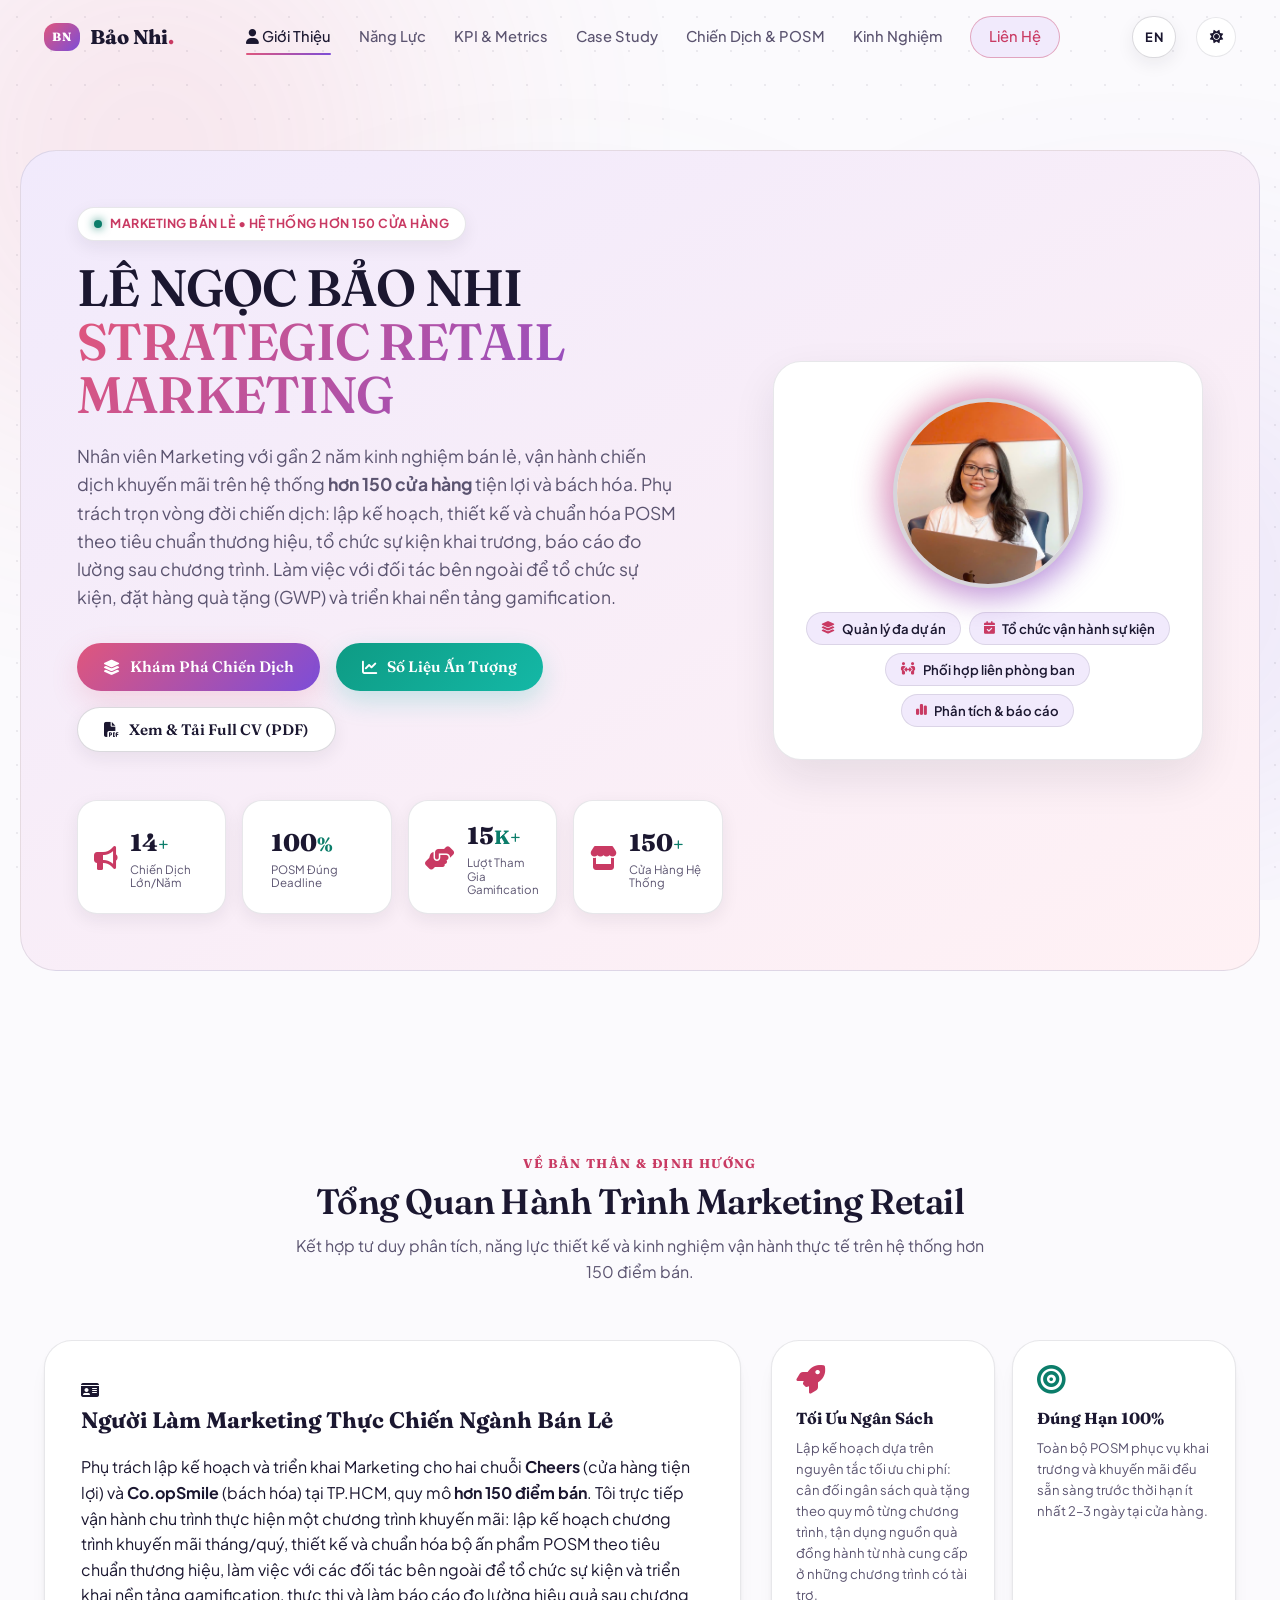
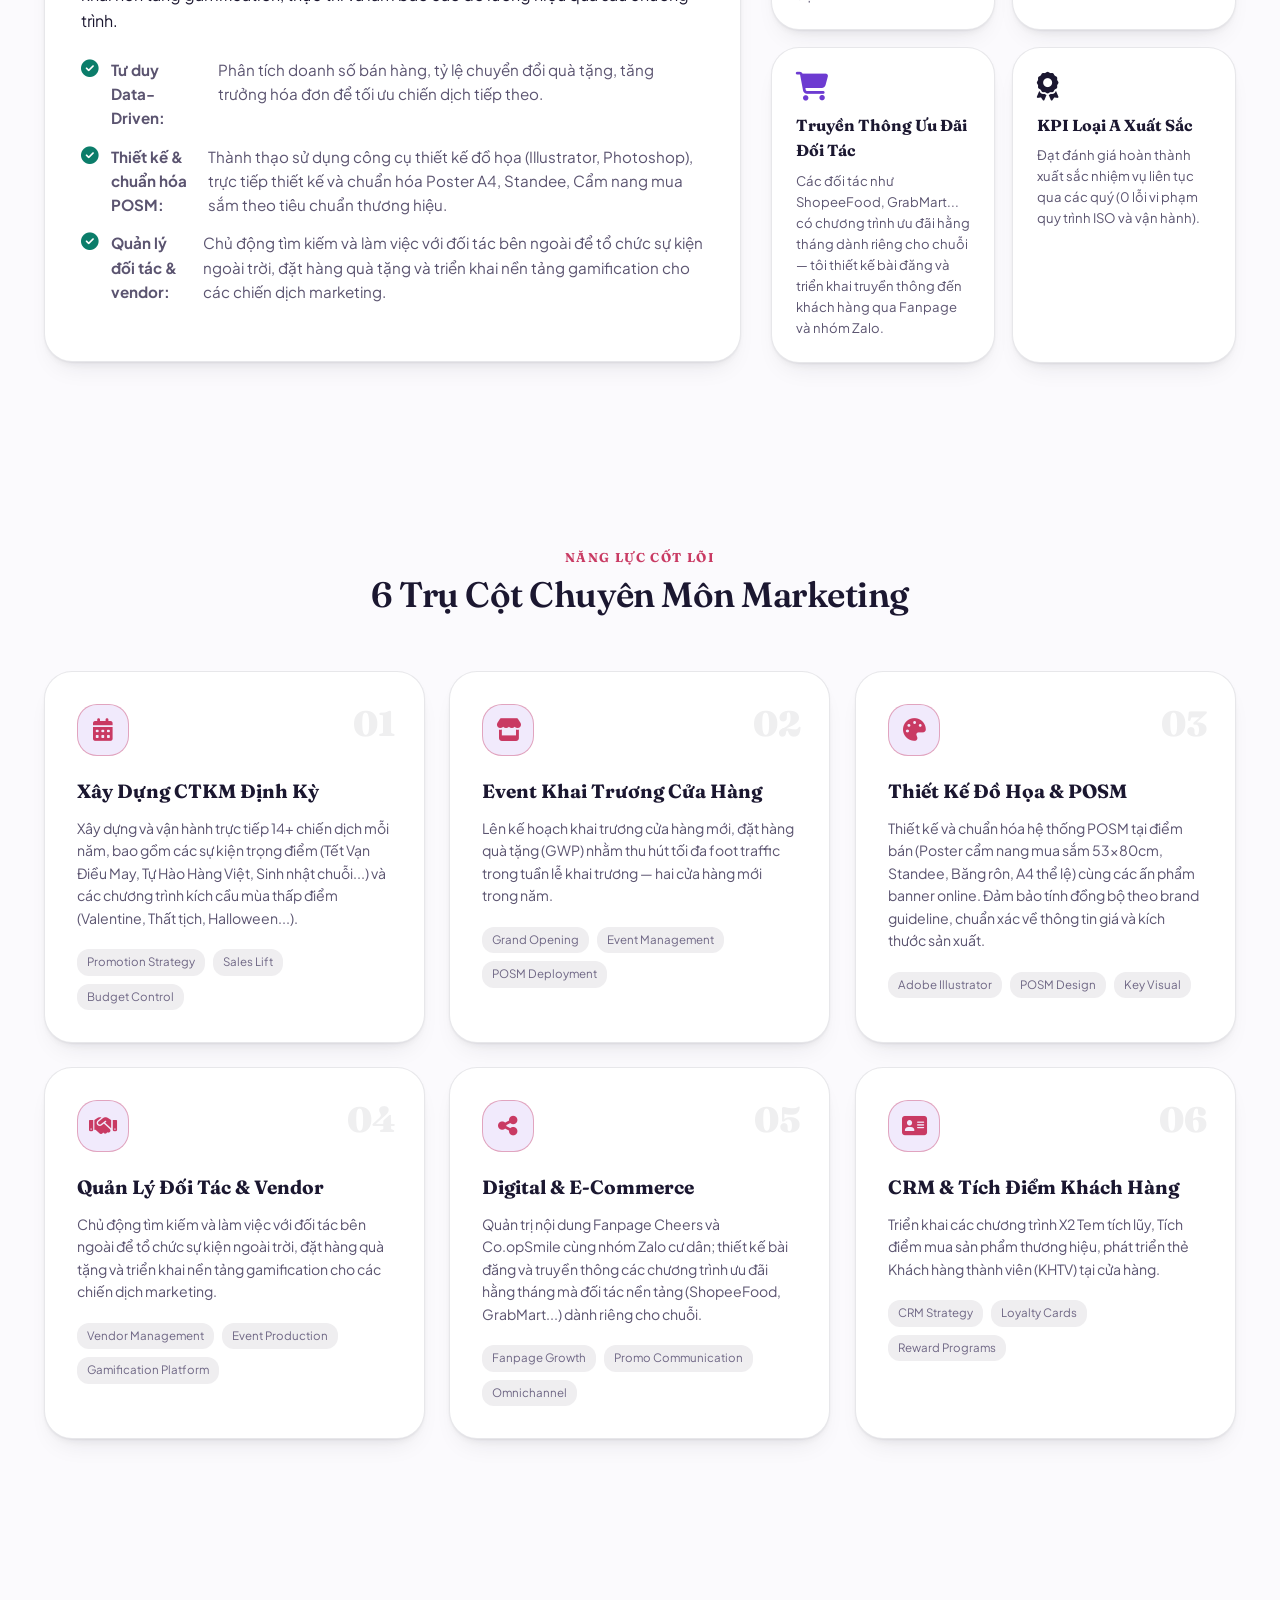
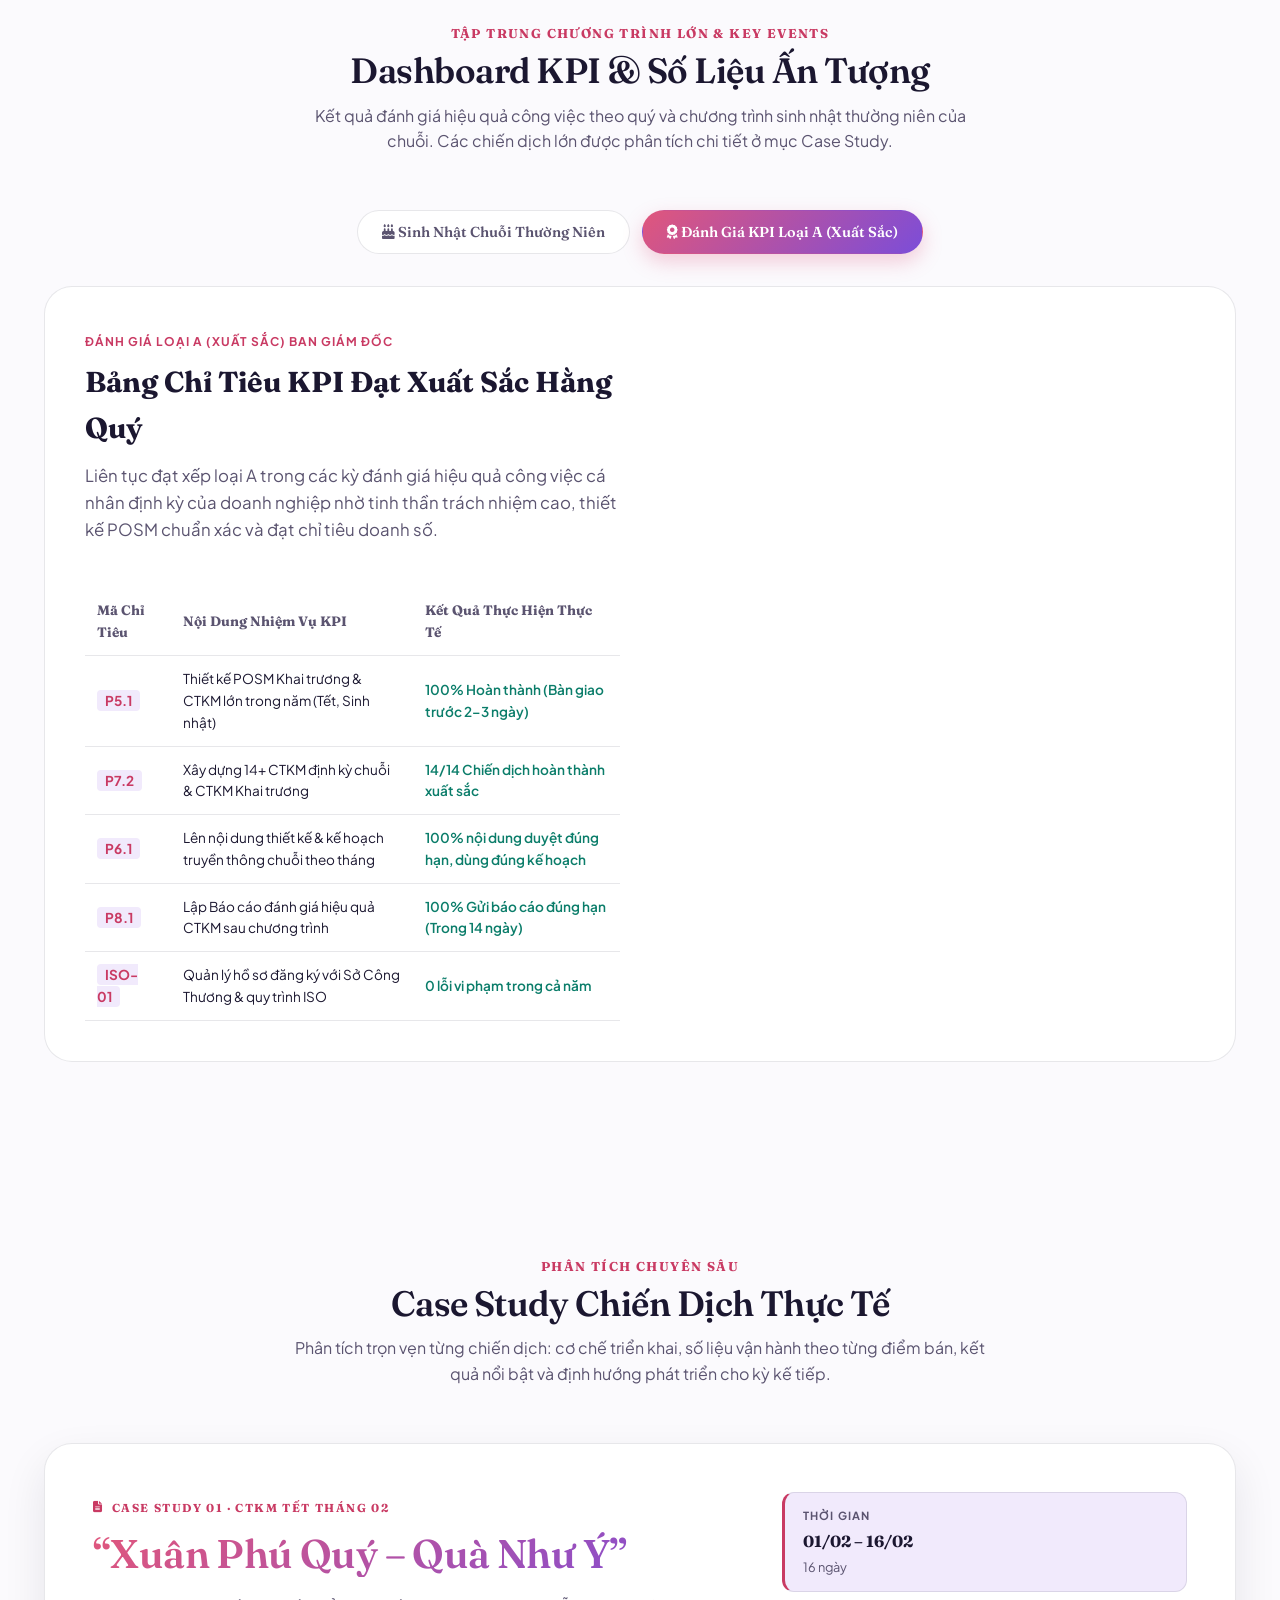
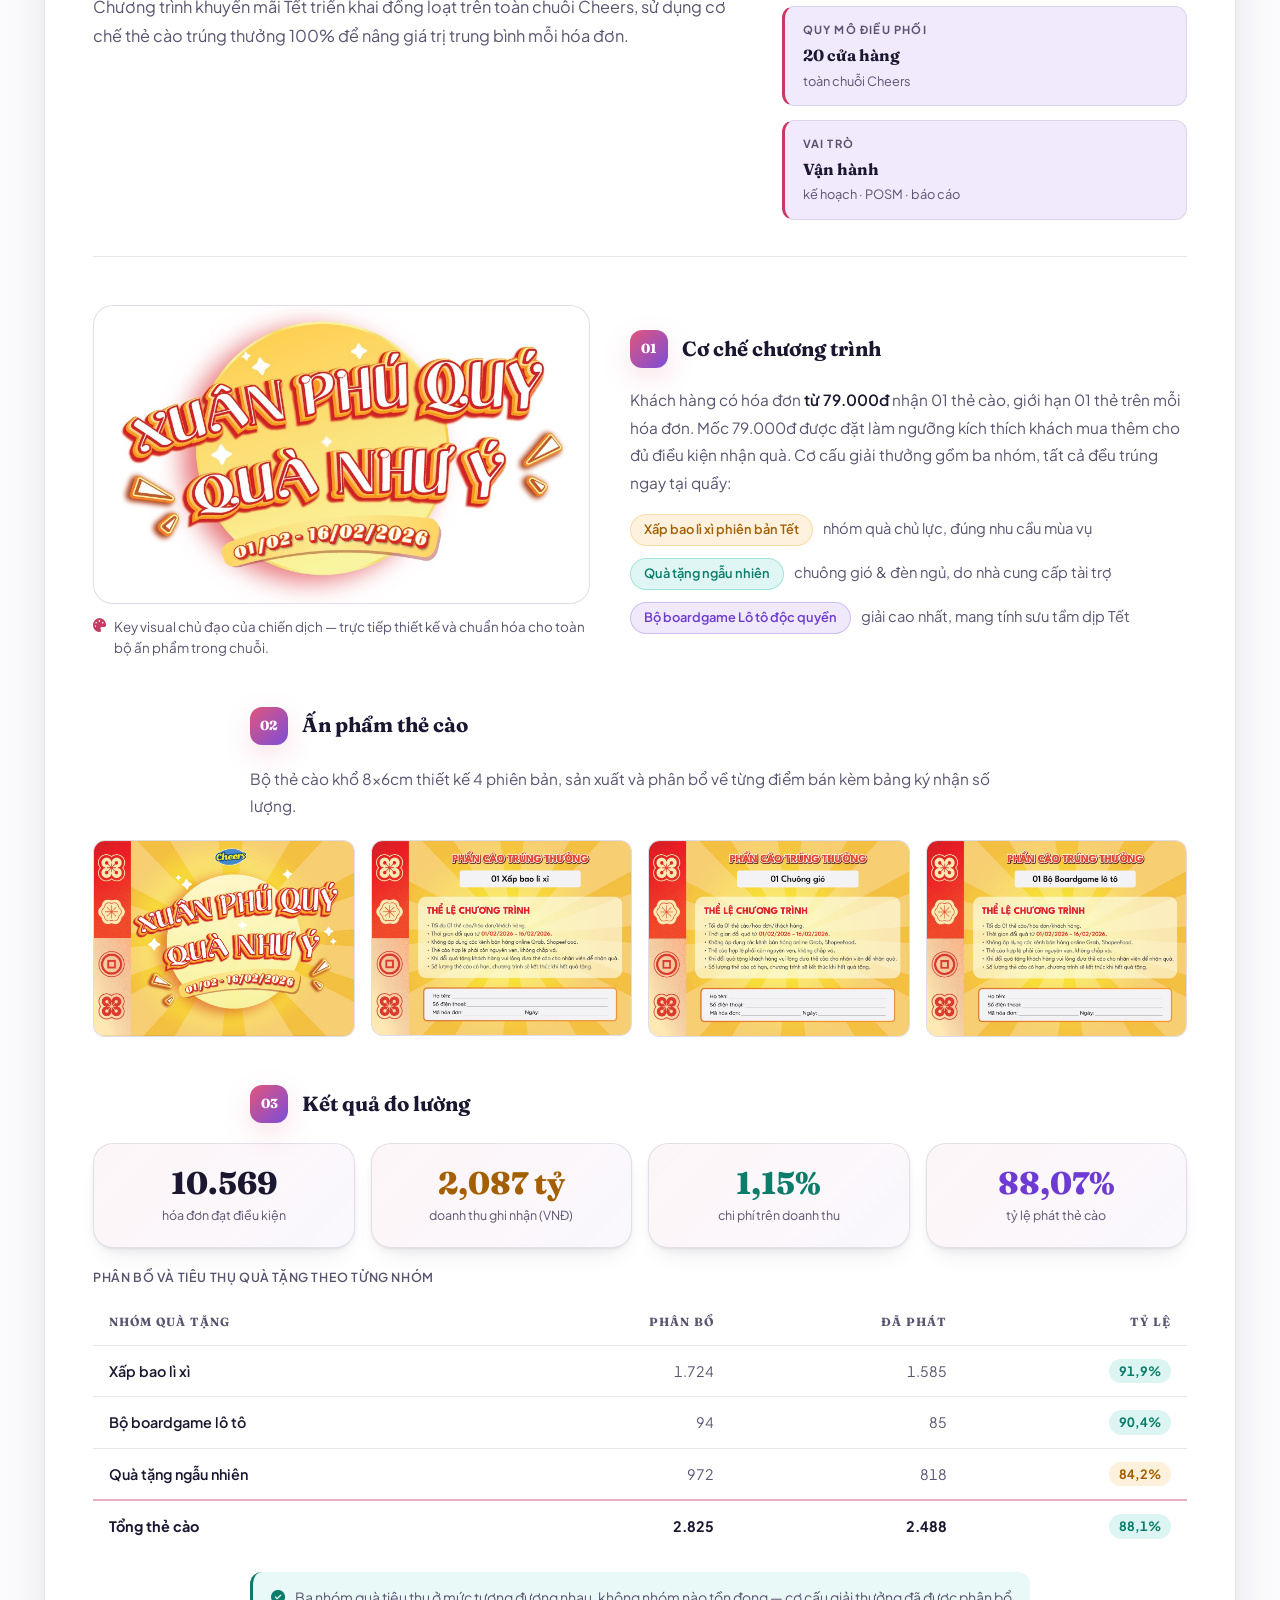
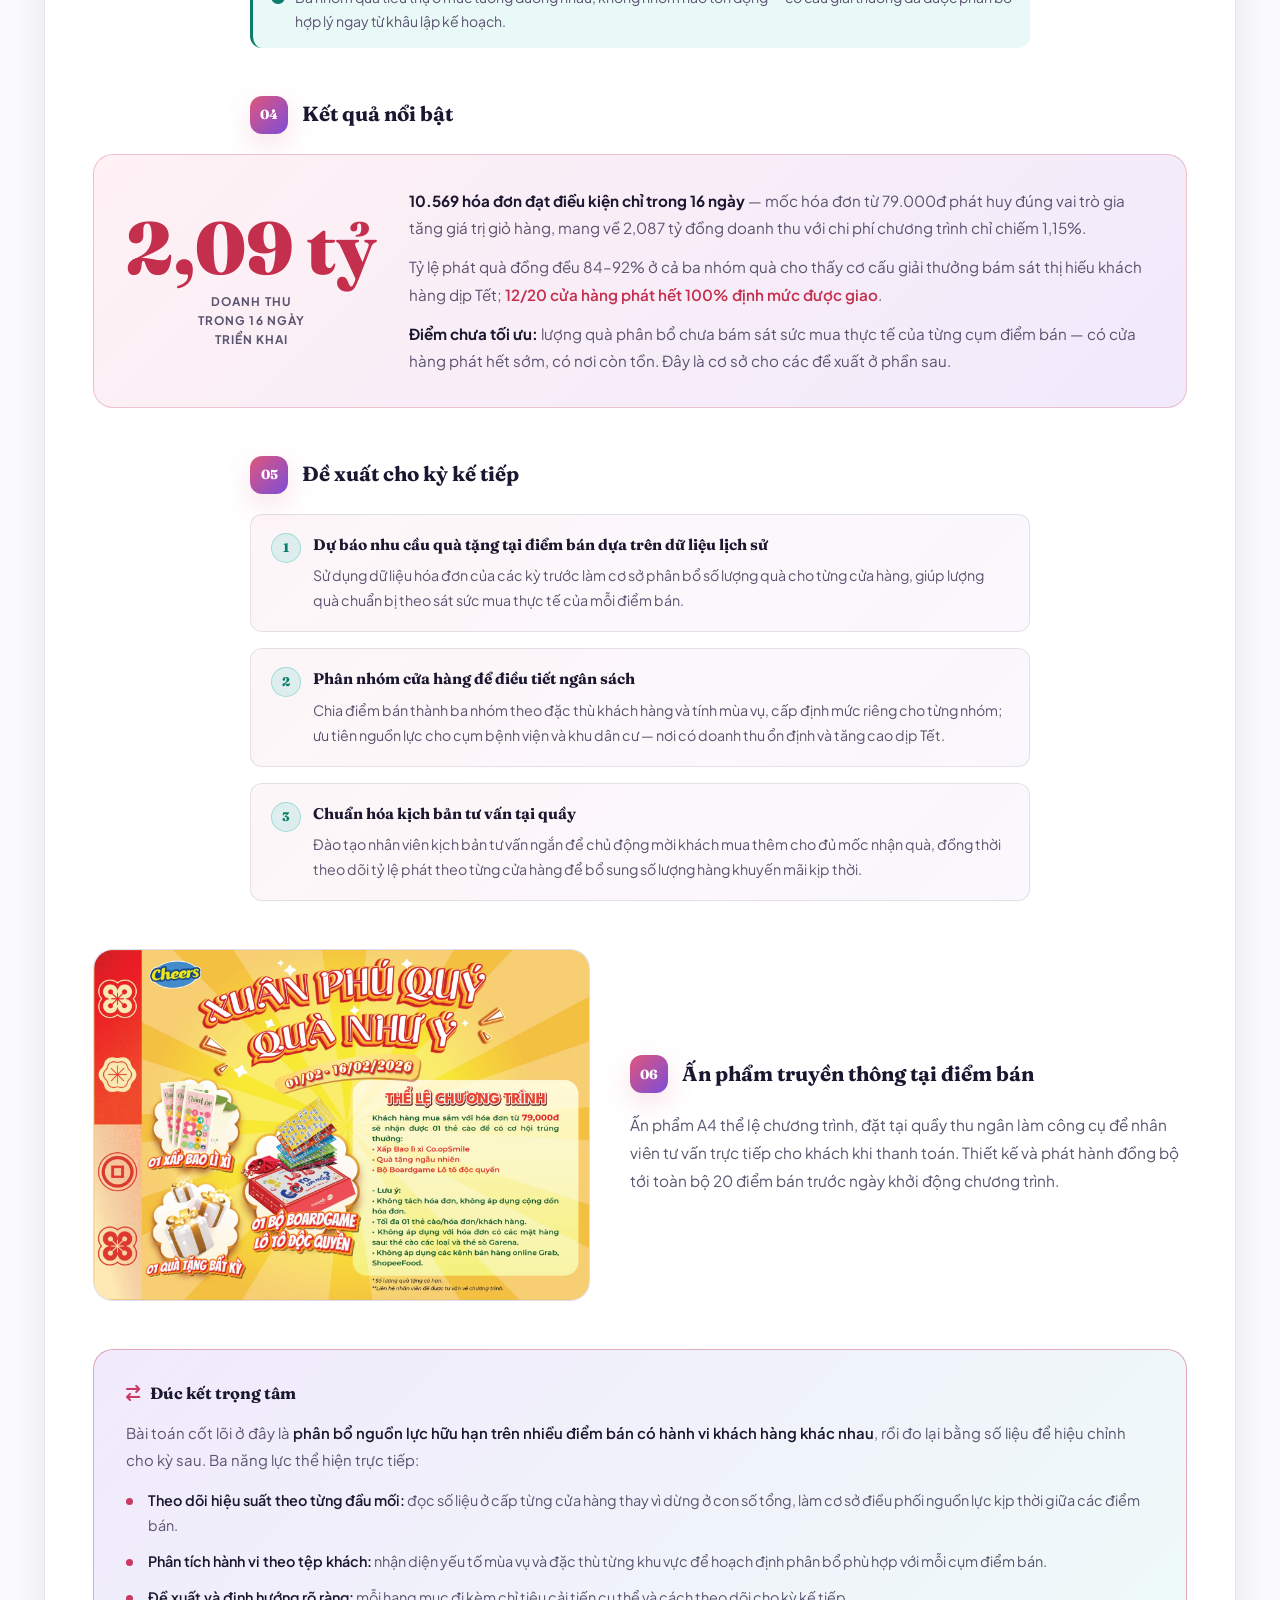
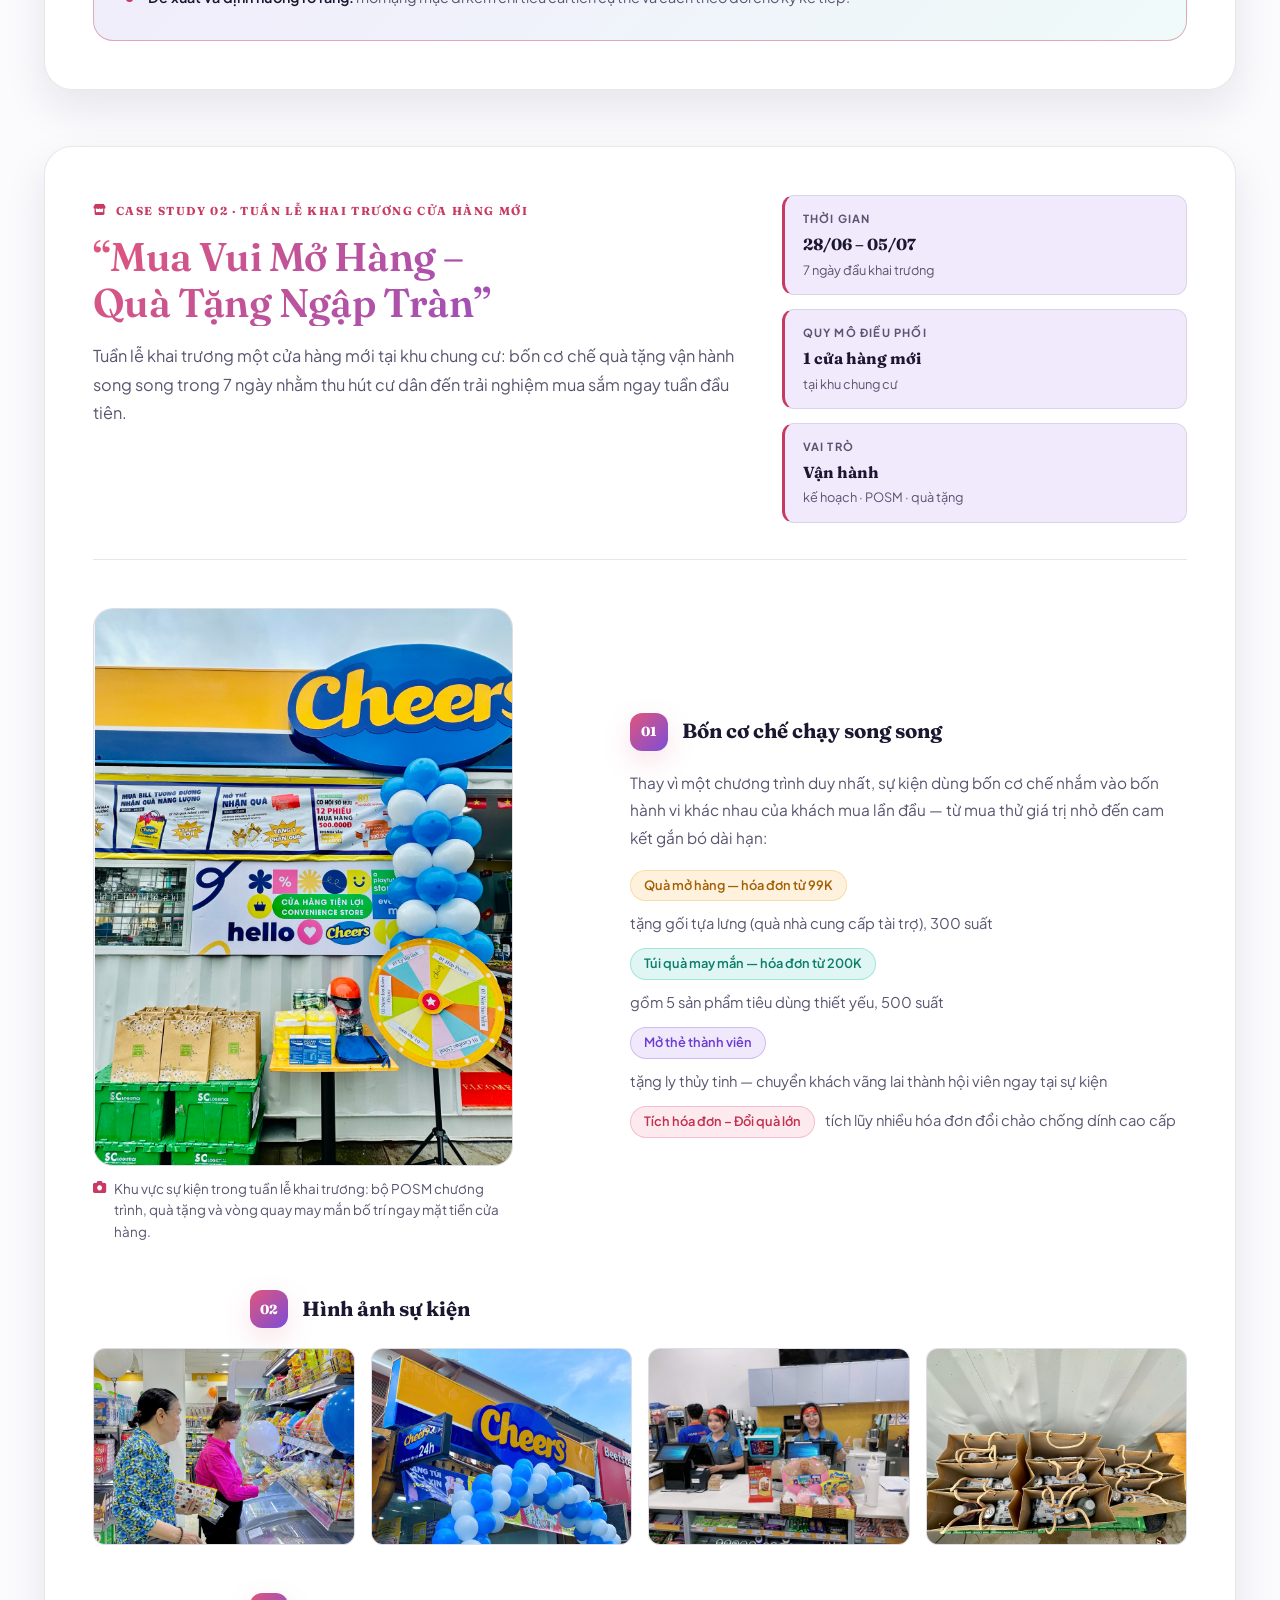
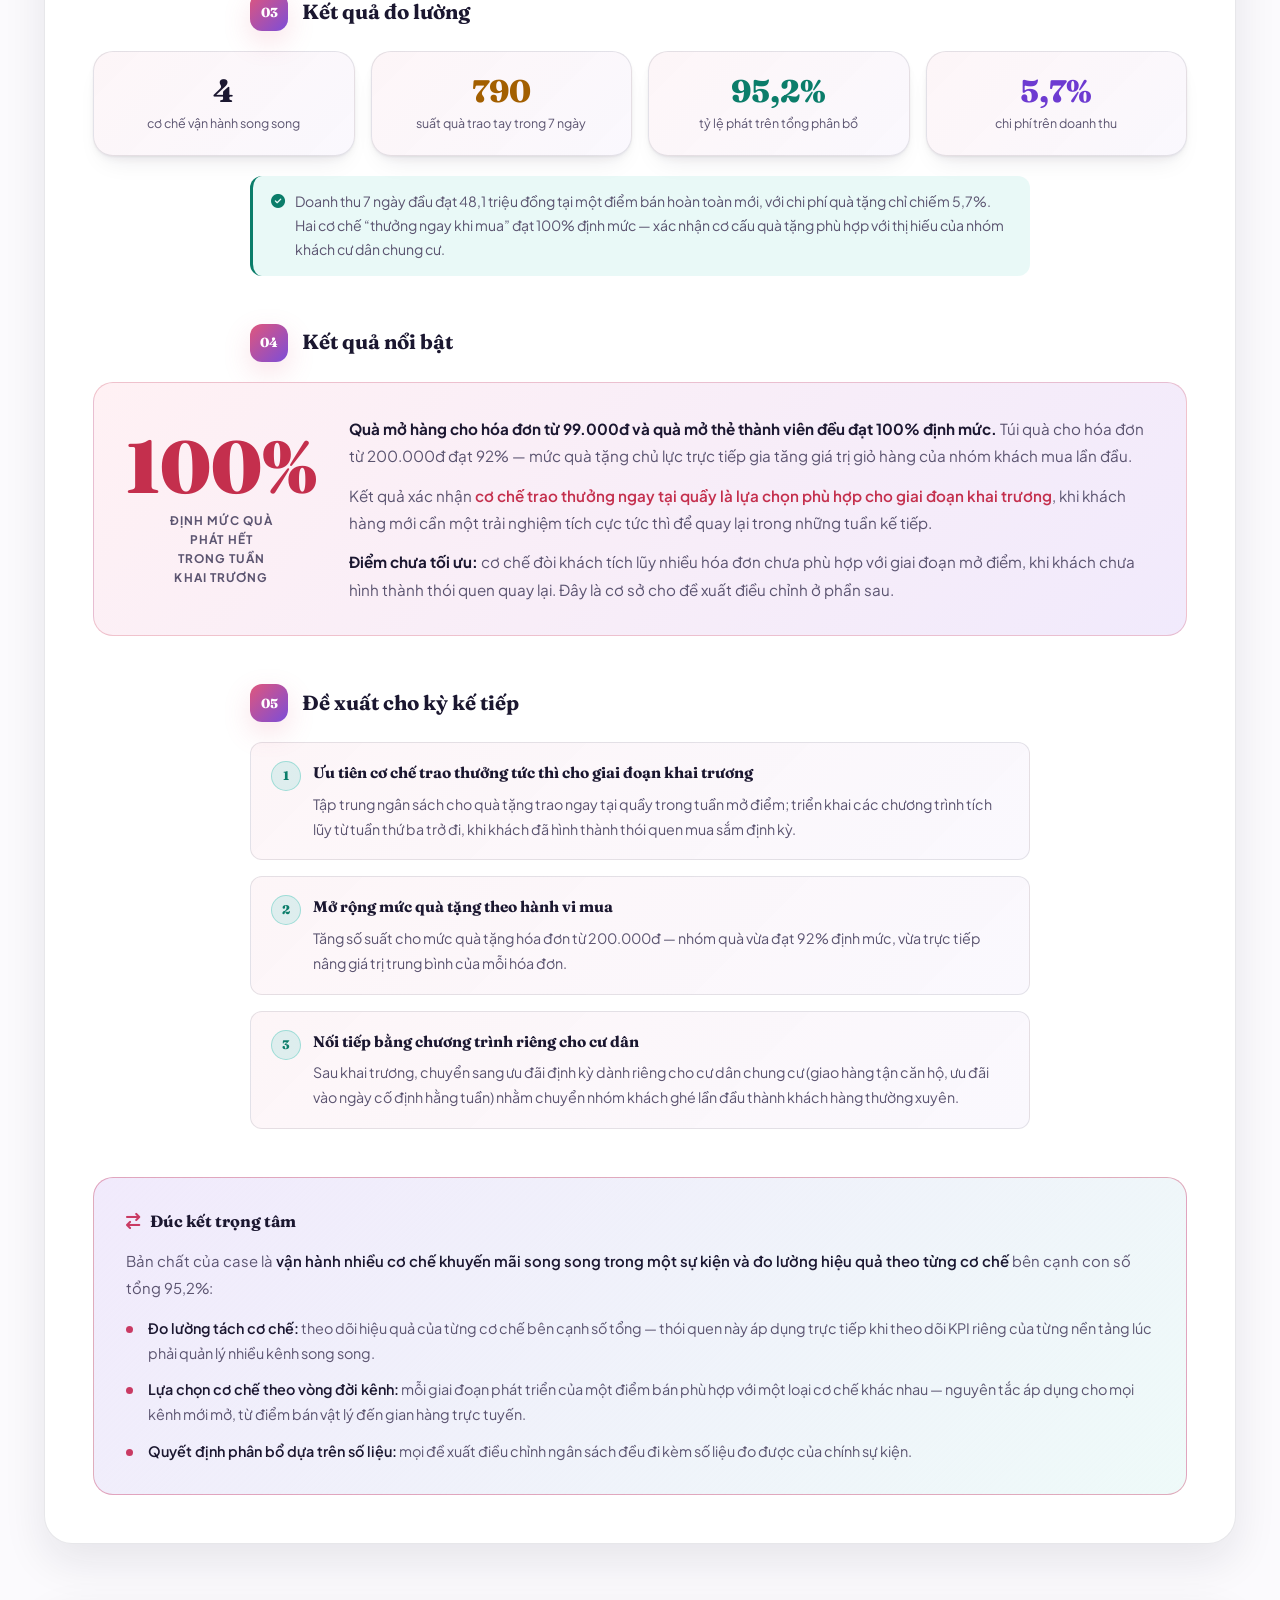
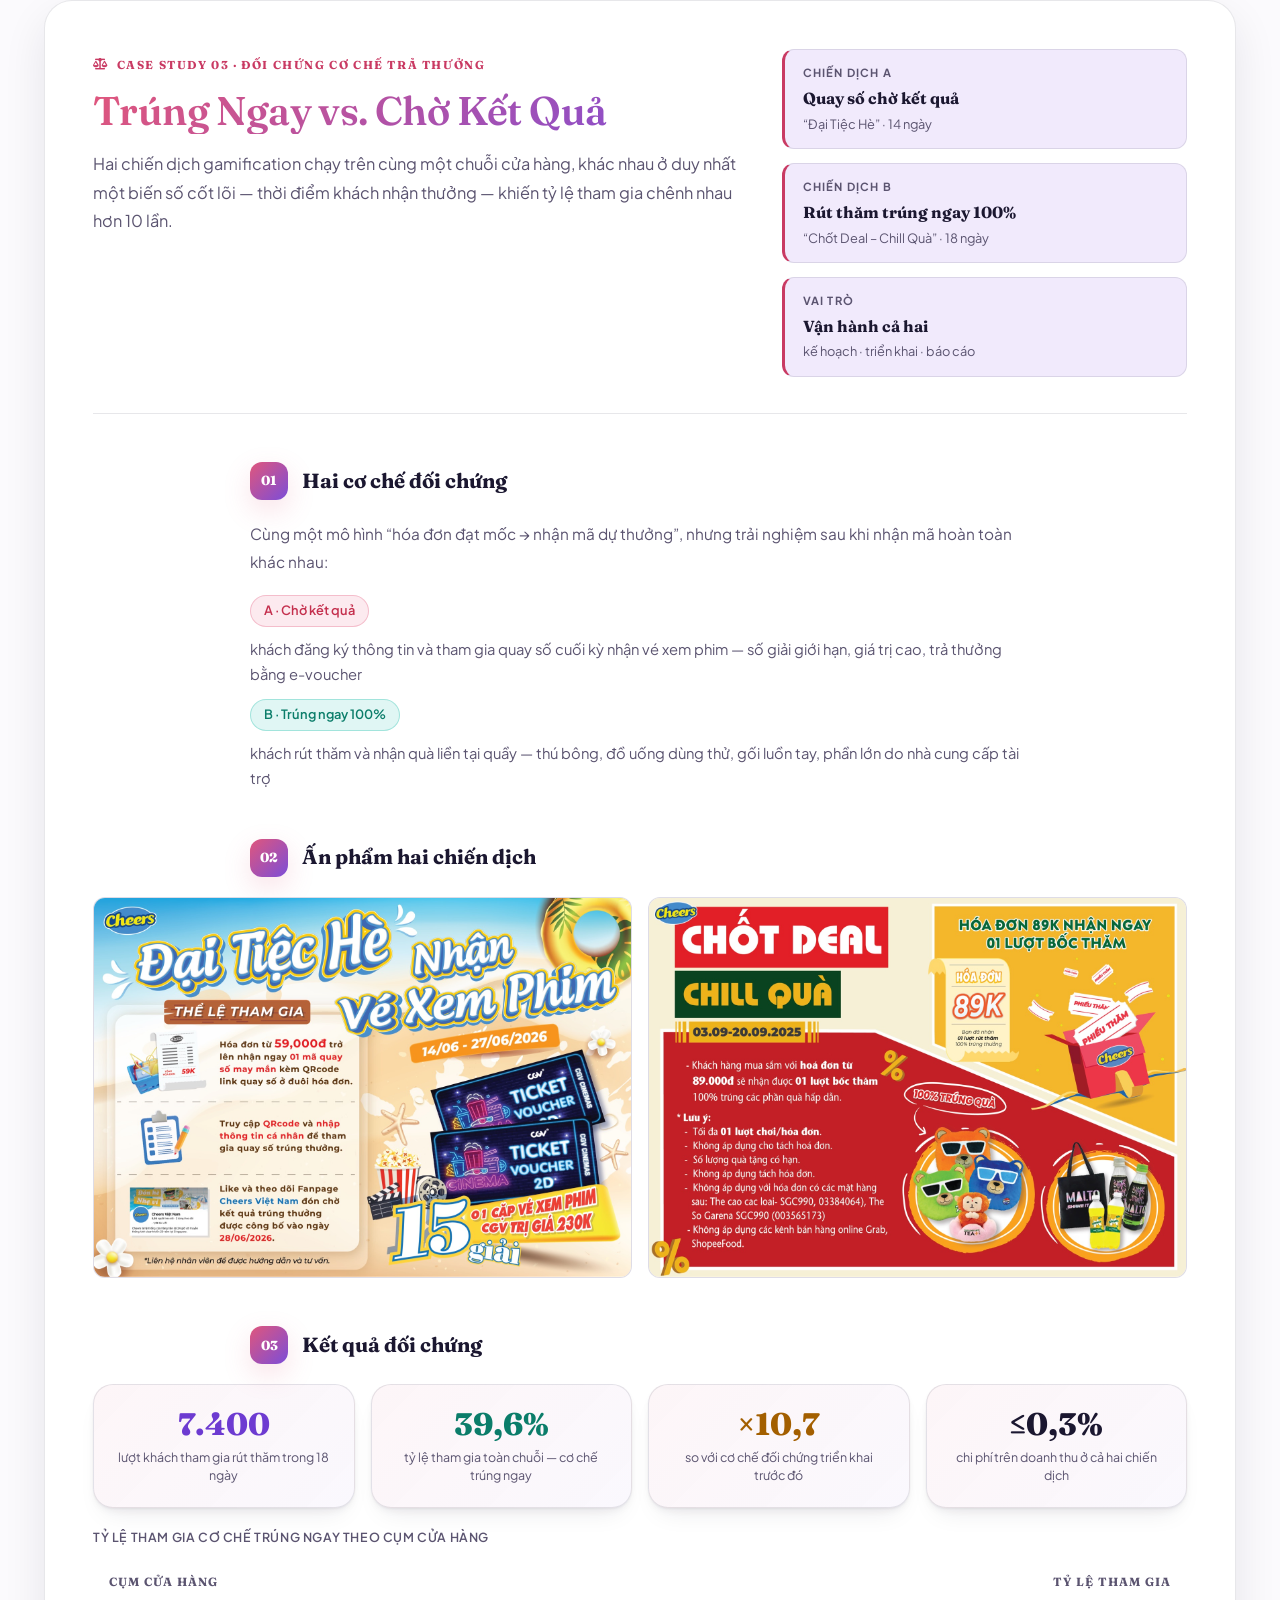
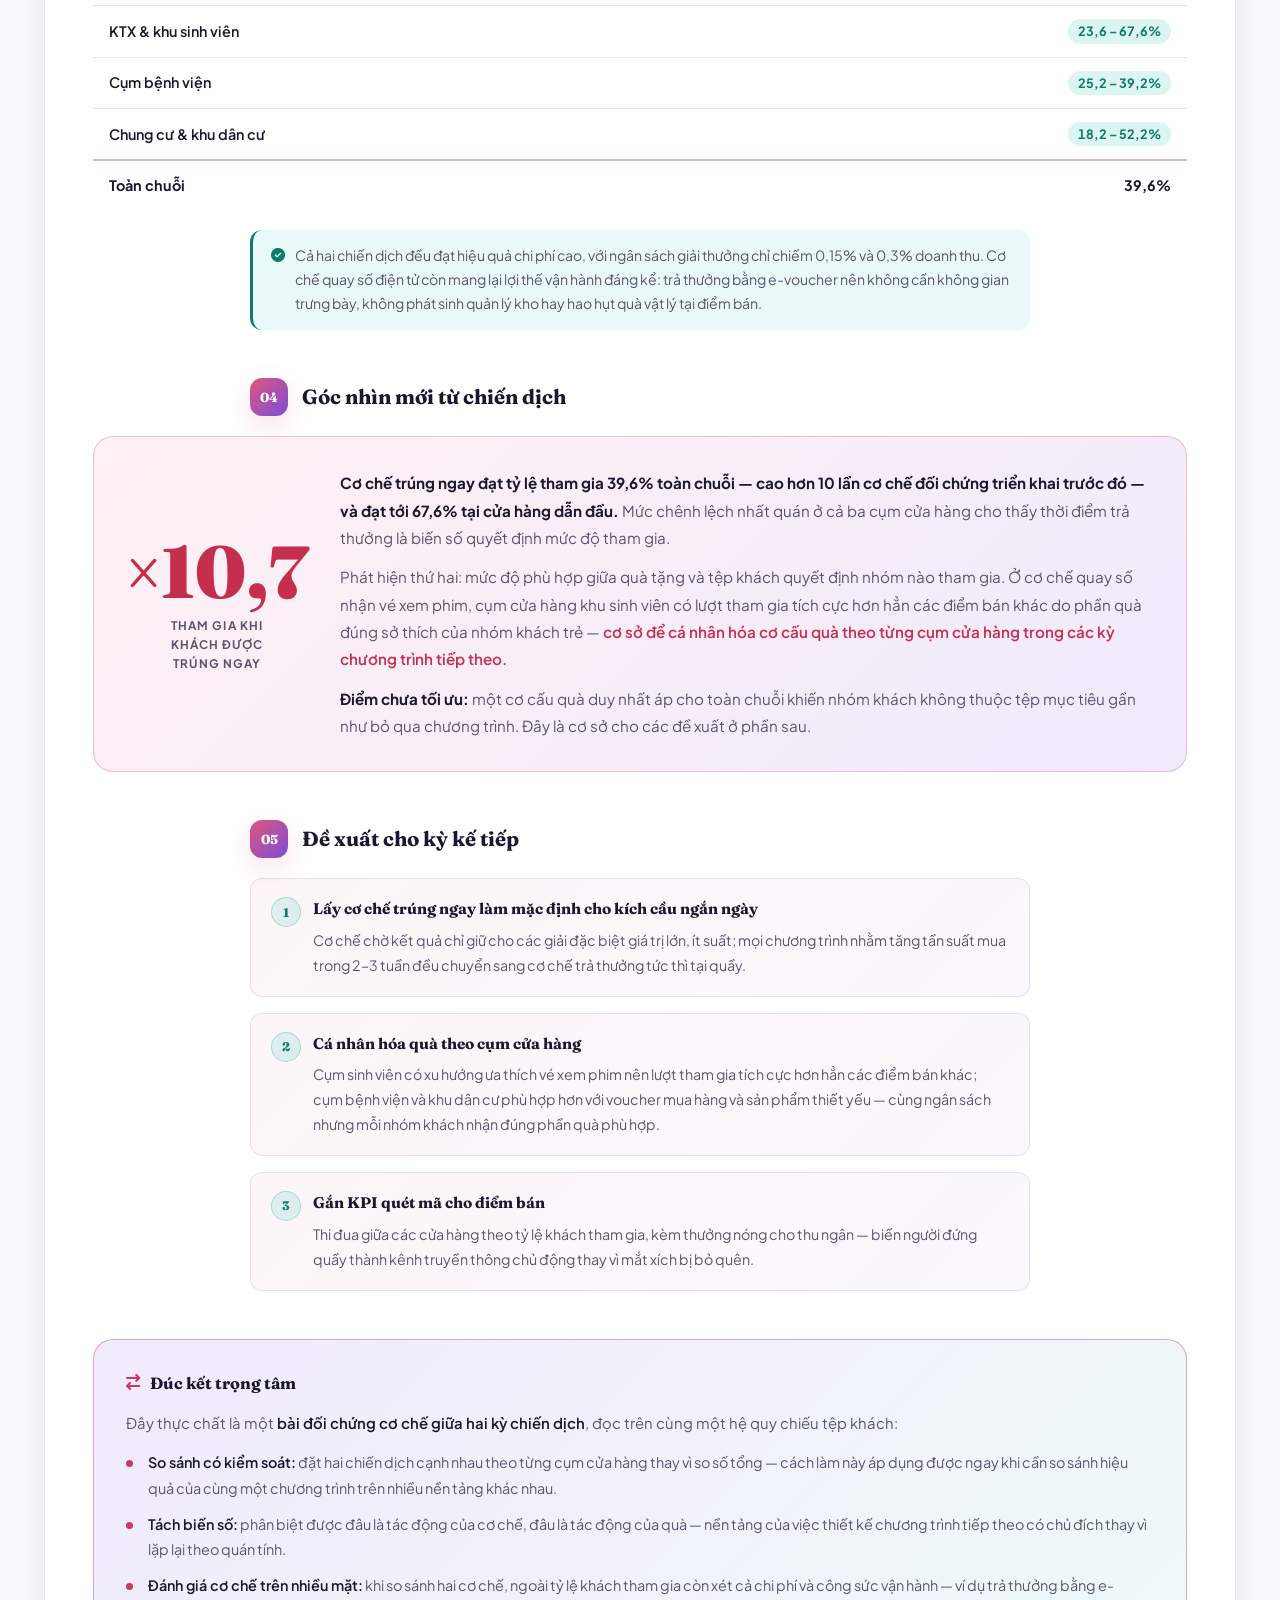
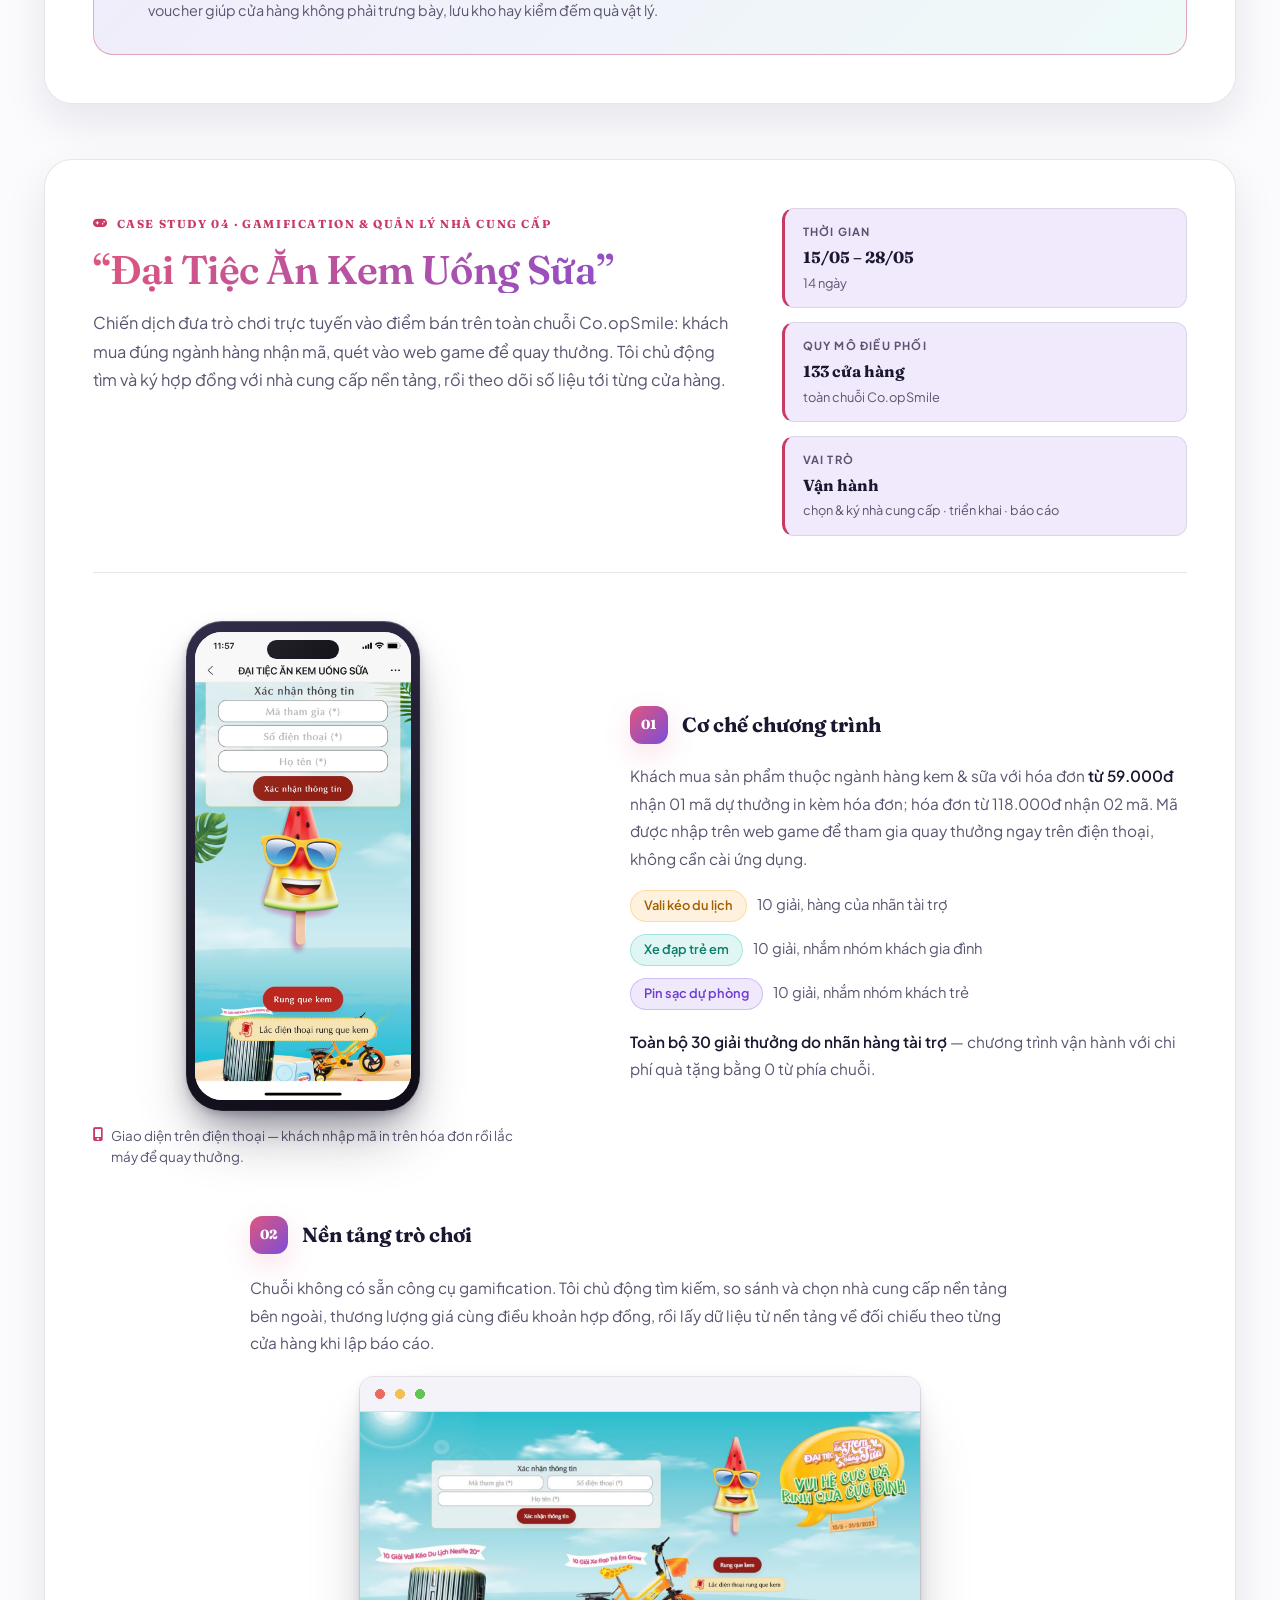
==== commit f9eac799: "Add files via upload" ====
--- a/index.html
+++ b/index.html
@@ -876,7 +876,7 @@
 
                     <div class="cs-block cs-split">
                         <figure class="cs-figure cs-figure-tall">
-                            <img src="assets/images/gamification/game_mobile.jpg" alt="Giao diện game trên điện thoại: form nhập mã dự thưởng và nút lắc để quay" loading="lazy" width="1170" height="2532">
+                            <div class="mockup-phone"><img src="assets/images/gamification/game_mobile.jpg" alt="Giao diện game trên điện thoại: form nhập mã dự thưởng và nút lắc để quay" loading="lazy" width="1170" height="2532"></div>
                             <figcaption><i class="fa-solid fa-mobile-screen"></i> Giao diện trên điện thoại — khách nhập mã in trên hóa đơn rồi lắc máy để quay thưởng.</figcaption>
                         </figure>
                         <div class="cs-split-text">
@@ -895,7 +895,7 @@
                         <h4 class="cs-h4"><span class="cs-h4-num">02</span> Nền tảng trò chơi</h4>
                         <p class="cs-body">Chuỗi không có sẵn công cụ gamification. Tôi chủ động tìm kiếm, so sánh và chọn nhà cung cấp nền tảng bên ngoài, thương lượng giá cùng điều khoản hợp đồng, rồi lấy dữ liệu từ nền tảng về đối chiếu theo từng cửa hàng khi lập báo cáo.</p>
                         <figure class="cs-figure">
-                            <img src="assets/images/gamification/game_desktop.jpg" alt="Giao diện web game trên máy tính với cơ cấu giải thưởng" loading="lazy" width="1920" height="862">
+                            <div class="mockup-browser"><img src="assets/images/gamification/game_desktop.jpg" alt="Giao diện web game trên máy tính với cơ cấu giải thưởng" loading="lazy" width="1920" height="862"></div>
                             <figcaption><i class="fa-solid fa-desktop"></i> Bản web hiển thị đầy đủ cơ cấu giải thưởng và thời gian áp dụng.</figcaption>
                         </figure>
                     </div>
--- a/style.css
+++ b/style.css
@@ -2821,3 +2821,327 @@
 @media (max-width: 768px) {
     .lang-toggle { min-width: 36px; height: 36px; padding: 0 9px; font-size: 0.74rem; margin-right: 6px; }
 }
+
+/* ══════════════════════════════════════════════════════════
+   CHUYỂN ĐỘNG & XEM ẢNH CỠ LỚN
+   ══════════════════════════════════════════════════════════ */
+
+/* ── Chip kỹ năng trôi nhẹ, so le nhau ─────────────────── */
+@keyframes chipDrift {
+    0%   { transform: translateY(0); }
+    100% { transform: translateY(-7px); }
+}
+
+.skill-chip {
+    animation: chipDrift 3.2s ease-in-out infinite alternate;
+}
+.skill-chip:nth-child(2) { animation-delay: -0.8s; }
+.skill-chip:nth-child(3) { animation-delay: -1.6s; }
+.skill-chip:nth-child(4) { animation-delay: -2.4s; }
+
+.skill-chip:hover { animation-play-state: paused; }
+
+/* ── Hiện dần khi cuộn tới ──────────────────────────────── */
+.reveal {
+    opacity: 0;
+    transform: translateY(26px);
+    transition: opacity 0.65s cubic-bezier(0.16, 1, 0.3, 1),
+                transform 0.65s cubic-bezier(0.16, 1, 0.3, 1);
+    will-change: opacity, transform;
+}
+
+.reveal.revealed {
+    opacity: 1;
+    transform: none;
+}
+
+/* ── Ảnh bấm được để xem cỡ lớn ─────────────────────────── */
+.zoomable {
+    cursor: zoom-in;
+    transition: transform var(--transition-fast), box-shadow var(--transition-fast);
+}
+
+.zoomable:hover {
+    transform: scale(1.02);
+    box-shadow: var(--shadow-glass);
+}
+
+.imgview {
+    position: fixed;
+    inset: 0;
+    z-index: 2000;
+    display: flex;
+    align-items: center;
+    justify-content: center;
+    padding: 40px;
+    background: rgba(12, 10, 18, 0.92);
+    backdrop-filter: blur(6px);
+    opacity: 0;
+    visibility: hidden;
+    transition: opacity var(--transition-smooth), visibility var(--transition-smooth);
+}
+
+.imgview.active { opacity: 1; visibility: visible; }
+
+.imgview img {
+    max-width: 100%;
+    max-height: 88vh;
+    width: auto;
+    height: auto;
+    object-fit: contain;
+    border-radius: var(--radius-md);
+    box-shadow: 0 30px 80px rgba(0, 0, 0, 0.5);
+    transform: scale(0.96);
+    transition: transform var(--transition-smooth);
+}
+
+.imgview.active img { transform: scale(1); }
+
+.imgview-cap {
+    position: absolute;
+    left: 50%;
+    bottom: 18px;
+    transform: translateX(-50%);
+    max-width: 76ch;
+    padding: 9px 18px;
+    border-radius: var(--radius-full);
+    background: rgba(0, 0, 0, 0.55);
+    color: #F6F2FA;
+    font-size: 0.85rem;
+    line-height: 1.5;
+    text-align: center;
+}
+
+.imgview-close {
+    position: absolute;
+    top: 22px;
+    right: 26px;
+    width: 42px;
+    height: 42px;
+    display: flex;
+    align-items: center;
+    justify-content: center;
+    border: none;
+    border-radius: 50%;
+    background: rgba(255, 255, 255, 0.14);
+    color: #fff;
+    font-size: 1.1rem;
+    cursor: pointer;
+    transition: background var(--transition-fast);
+}
+
+.imgview-close:hover { background: rgba(255, 255, 255, 0.28); }
+
+/* ── Thẻ cào to hơn cho thấy rõ thiết kế ────────────────── */
+.cs-gallery { grid-template-columns: repeat(auto-fit, minmax(240px, 1fr)); }
+
+@media (max-width: 768px) {
+    .imgview { padding: 16px; }
+    .imgview img { max-height: 78vh; }
+    .imgview-cap { font-size: 0.78rem; bottom: 10px; }
+}
+
+/* ── Tôn trọng người tắt hiệu ứng ───────────────────────── */
+@media (prefers-reduced-motion: reduce) {
+    .skill-chip { animation: none; }
+    .reveal { opacity: 1; transform: none; transition: none; }
+    .zoomable:hover { transform: none; }
+    .imgview, .imgview img { transition: none; }
+}
+
+/* ══════════════════════════════════════════════════════════
+   MOCKUP THIẾT BỊ & ĐỘ SÂU NHIỀU LỚP
+   ══════════════════════════════════════════════════════════ */
+
+/* Trả lưới thẻ cào về khổ cũ — không phóng to ảnh */
+.cs-gallery { grid-template-columns: repeat(auto-fit, minmax(210px, 1fr)); }
+
+/* ── Khung điện thoại ────────────────────────────────────── */
+.mockup-phone {
+    position: relative;
+    max-width: 300px;
+    padding: 11px 9px;
+    background: linear-gradient(158deg, #322c4a 0%, #1a1626 55%, #100d18 100%);
+    border-radius: 36px;
+    box-shadow:
+        inset 0 1px 0 rgba(255, 255, 255, 0.18),
+        inset 0 0 0 1px rgba(255, 255, 255, 0.06),
+        0 3px 6px rgba(27, 23, 48, 0.16),
+        0 14px 28px -8px rgba(27, 23, 48, 0.30),
+        0 34px 60px -18px rgba(27, 23, 48, 0.42);
+}
+
+/* Tai thỏ */
+.mockup-phone::before {
+    content: '';
+    position: absolute;
+    top: 19px;
+    left: 50%;
+    transform: translateX(-50%);
+    width: 72px;
+    height: 19px;
+    border-radius: 12px;
+    background: #0d0b13;
+    z-index: 2;
+}
+
+/* Ánh sáng phản chiếu chéo trên mặt kính */
+.mockup-phone::after {
+    content: '';
+    position: absolute;
+    inset: 11px 9px;
+    border-radius: 27px;
+    background: linear-gradient(122deg, rgba(255,255,255,0.14) 0%, rgba(255,255,255,0) 42%);
+    pointer-events: none;
+    z-index: 3;
+}
+
+.mockup-phone img {
+    border: none !important;
+    border-radius: 27px !important;
+    display: block;
+    width: 100%;
+}
+
+.mockup-phone figcaption { margin-top: 16px; }
+
+/* ── Khung cửa sổ trình duyệt ────────────────────────────── */
+.mockup-browser {
+    border-radius: 14px;
+    background: var(--bg-card);
+    box-shadow:
+        0 0 0 1px var(--border-color),
+        0 3px 6px rgba(27, 23, 48, 0.10),
+        0 16px 32px -10px rgba(27, 23, 48, 0.22),
+        0 38px 64px -22px rgba(27, 23, 48, 0.30);
+    overflow: hidden;
+}
+
+/* Thanh tiêu đề với ba chấm */
+.mockup-browser::before {
+    content: '';
+    display: block;
+    height: 34px;
+    background:
+        radial-gradient(circle 5px at 20px 17px, #ED6A5E 98%, transparent 100%),
+        radial-gradient(circle 5px at 40px 17px, #F5BF4F 98%, transparent 100%),
+        radial-gradient(circle 5px at 60px 17px, #61C554 98%, transparent 100%),
+        linear-gradient(var(--bg-inset), var(--bg-inset));
+    border-bottom: 1px solid var(--border-color);
+}
+
+.mockup-browser img {
+    border: none !important;
+    border-radius: 0 !important;
+    display: block;
+    width: 100%;
+}
+
+.mockup-browser figcaption {
+    padding: 0 4px;
+    margin-top: 14px;
+}
+
+/* Trong khung mockup, hover phóng nhẹ áp lên cả khung chứ không riêng ảnh */
+.mockup-phone .zoomable:hover,
+.mockup-browser .zoomable:hover { transform: none; box-shadow: none; }
+
+.mockup-phone:hover,
+.mockup-browser:hover { transform: translateY(-3px); }
+
+.mockup-phone,
+.mockup-browser { transition: transform var(--transition-smooth); }
+
+/* ── Độ sâu nhiều lớp cho thẻ ────────────────────────────── */
+.portfolio-card,
+.exp-card,
+.cs-kpi,
+.about-card,
+.timeline-content {
+    box-shadow:
+        0 1px 2px rgba(27, 23, 48, 0.05),
+        0 4px 10px -3px rgba(27, 23, 48, 0.07),
+        0 14px 26px -12px rgba(27, 23, 48, 0.10);
+}
+
+.portfolio-card:hover,
+.exp-card:hover,
+.cs-kpi:hover {
+    box-shadow:
+        0 2px 4px rgba(27, 23, 48, 0.07),
+        0 10px 22px -6px rgba(27, 23, 48, 0.12),
+        0 28px 50px -18px rgba(27, 23, 48, 0.18);
+}
+
+[data-theme="dark"] .portfolio-card,
+[data-theme="dark"] .exp-card,
+[data-theme="dark"] .cs-kpi,
+[data-theme="dark"] .about-card,
+[data-theme="dark"] .timeline-content {
+    box-shadow:
+        0 1px 2px rgba(0, 0, 0, 0.3),
+        0 6px 14px -4px rgba(0, 0, 0, 0.4),
+        0 18px 34px -14px rgba(0, 0, 0, 0.5);
+}
+
+[data-theme="dark"] .mockup-browser {
+    box-shadow:
+        0 0 0 1px var(--border-color),
+        0 6px 14px rgba(0, 0, 0, 0.4),
+        0 24px 46px -16px rgba(0, 0, 0, 0.55);
+}
+
+@media (prefers-reduced-motion: reduce) {
+    .mockup-phone:hover,
+    .mockup-browser:hover { transform: none; }
+}
+
+@media (max-width: 768px) {
+    .mockup-phone { max-width: 240px; margin-inline: auto; }
+    .mockup-browser::before { height: 28px; background-size: auto; }
+}
+
+/* Khung điện thoại phải ôm sát ảnh, không bị .cs-split ép rộng 100% */
+.cs-split > .cs-figure-tall.mockup-phone,
+.cs-block > .cs-figure.mockup-phone,
+.mockup-phone {
+    width: fit-content;
+    max-width: 100%;
+    margin-inline: auto;
+}
+
+.cs-split > .cs-figure-tall.mockup-phone img,
+.mockup-phone img {
+    width: auto;
+    height: auto;
+    max-width: 100%;
+    max-height: 54vh;
+}
+
+@media (max-width: 768px) {
+    .mockup-phone img { max-height: 46vh; }
+}
+
+/* Khung mockup là div bọc riêng ảnh — chú thích nằm ngoài khung */
+.cs-figure .mockup-phone   { width: fit-content; max-width: 100%; margin: 0 auto; }
+.cs-figure .mockup-browser { width: 100%; }
+
+.cs-figure .mockup-phone img {
+    width: auto;
+    height: auto;
+    max-width: 100%;
+    max-height: 52vh;
+}
+
+.cs-figure .mockup-browser img { width: 100%; height: auto; }
+
+/* chú thích trở lại màu chữ bình thường, canh giữa dưới khung */
+.cs-figure .mockup-phone + figcaption,
+.cs-figure .mockup-browser + figcaption {
+    color: var(--text-muted);
+    margin-top: 14px;
+}
+
+@media (max-width: 768px) {
+    .cs-figure .mockup-phone img { max-height: 44vh; }
+}
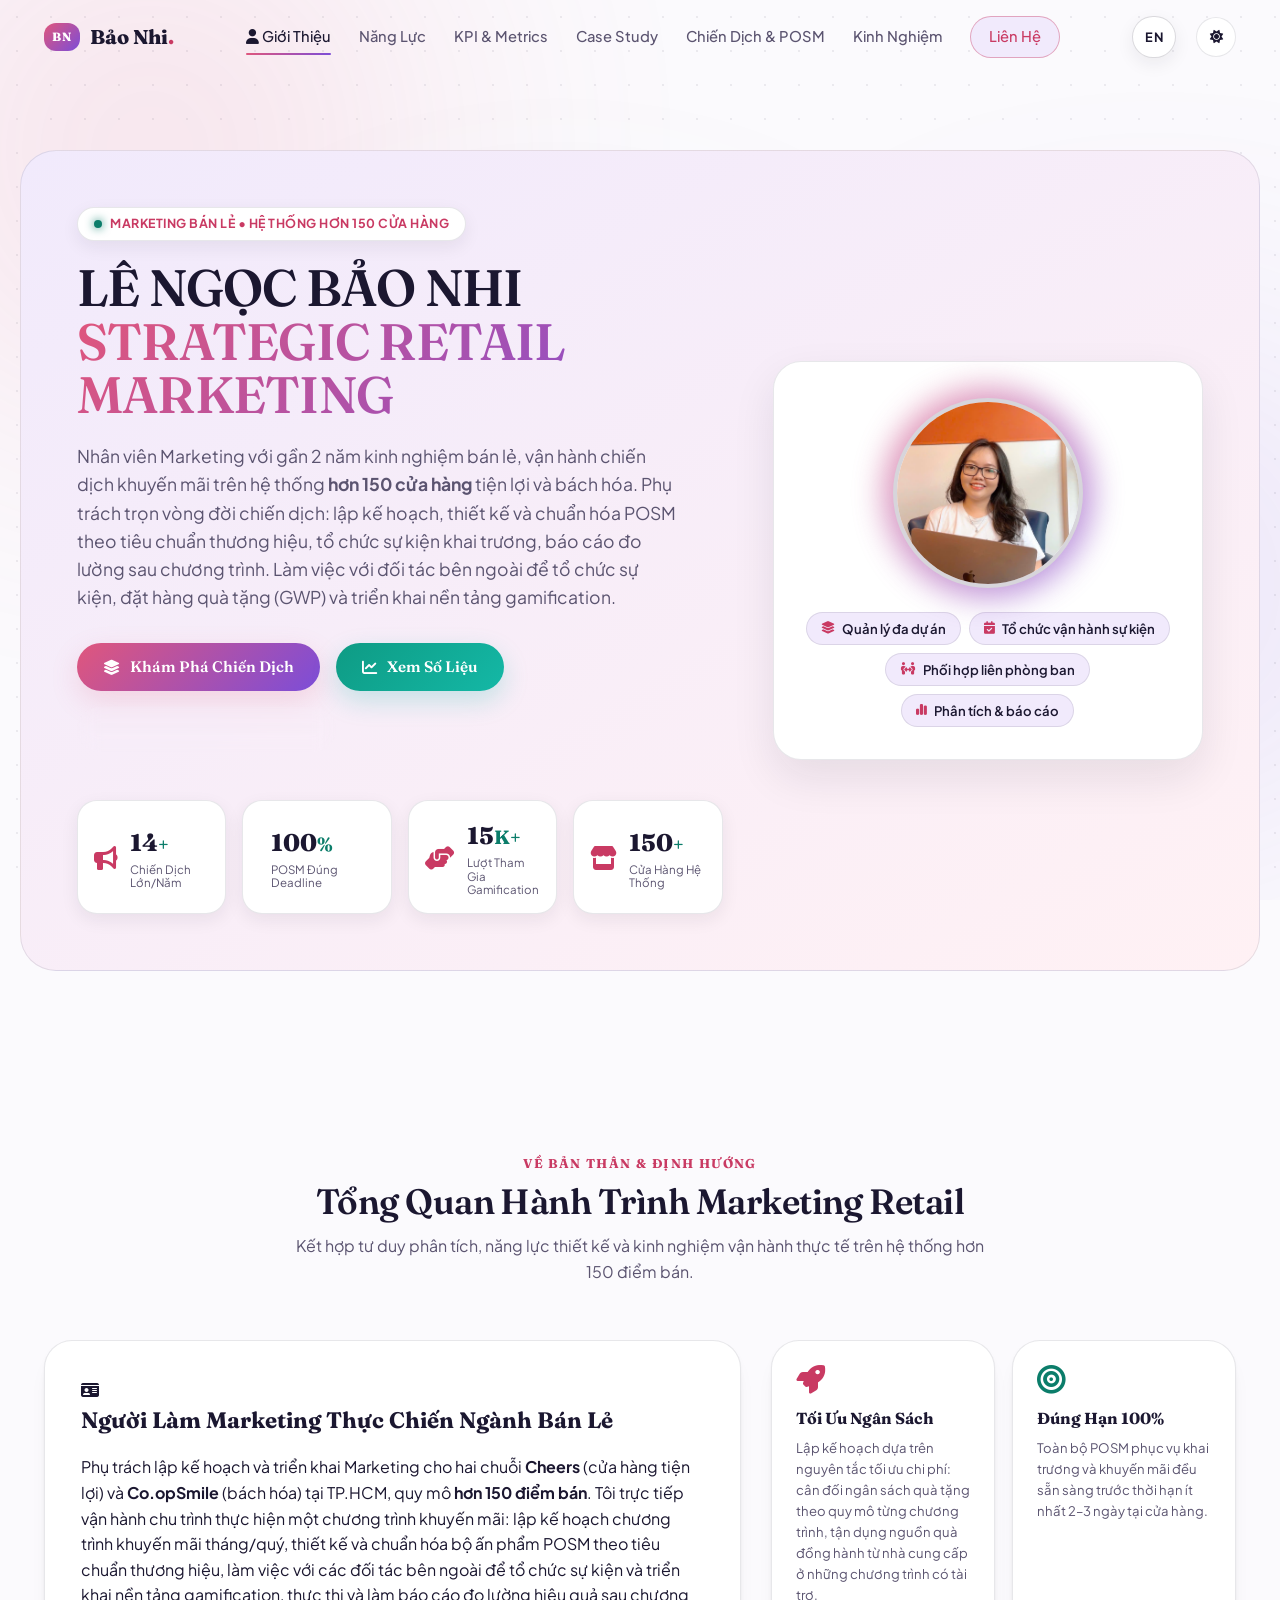
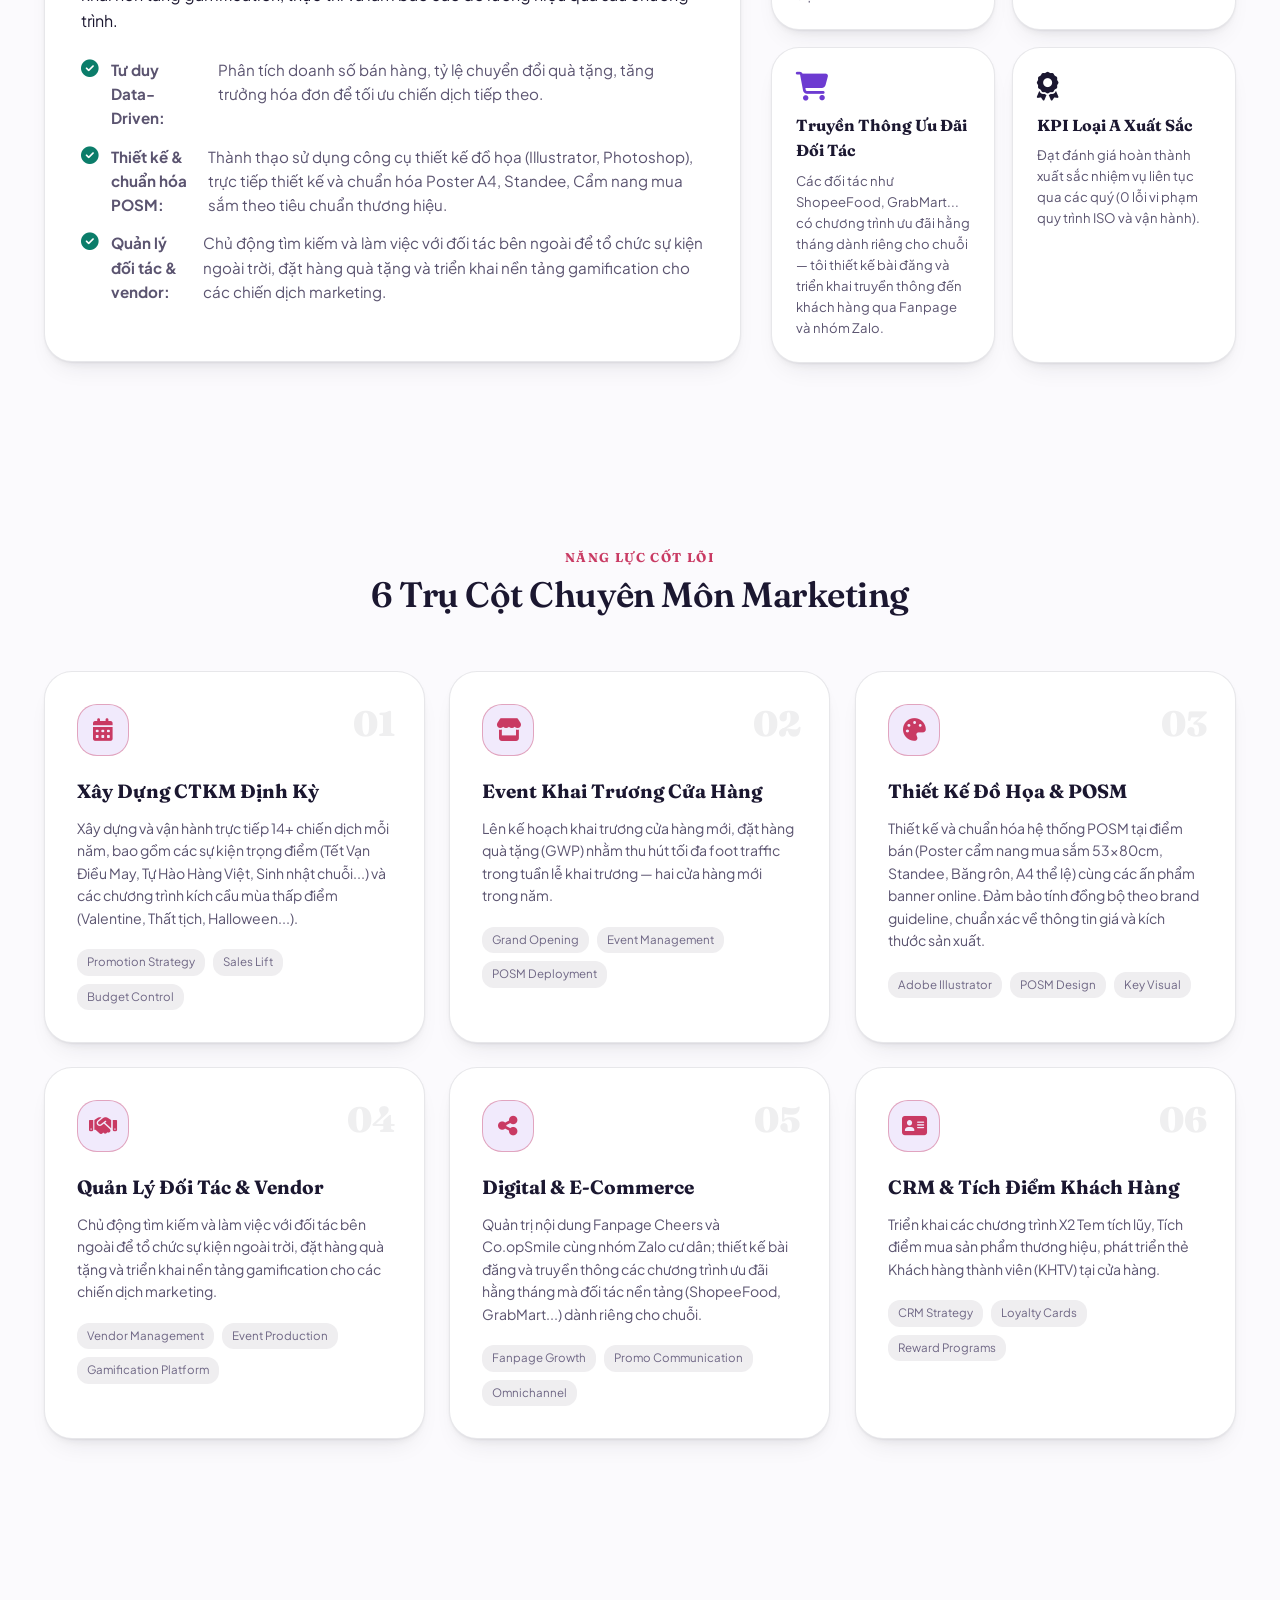
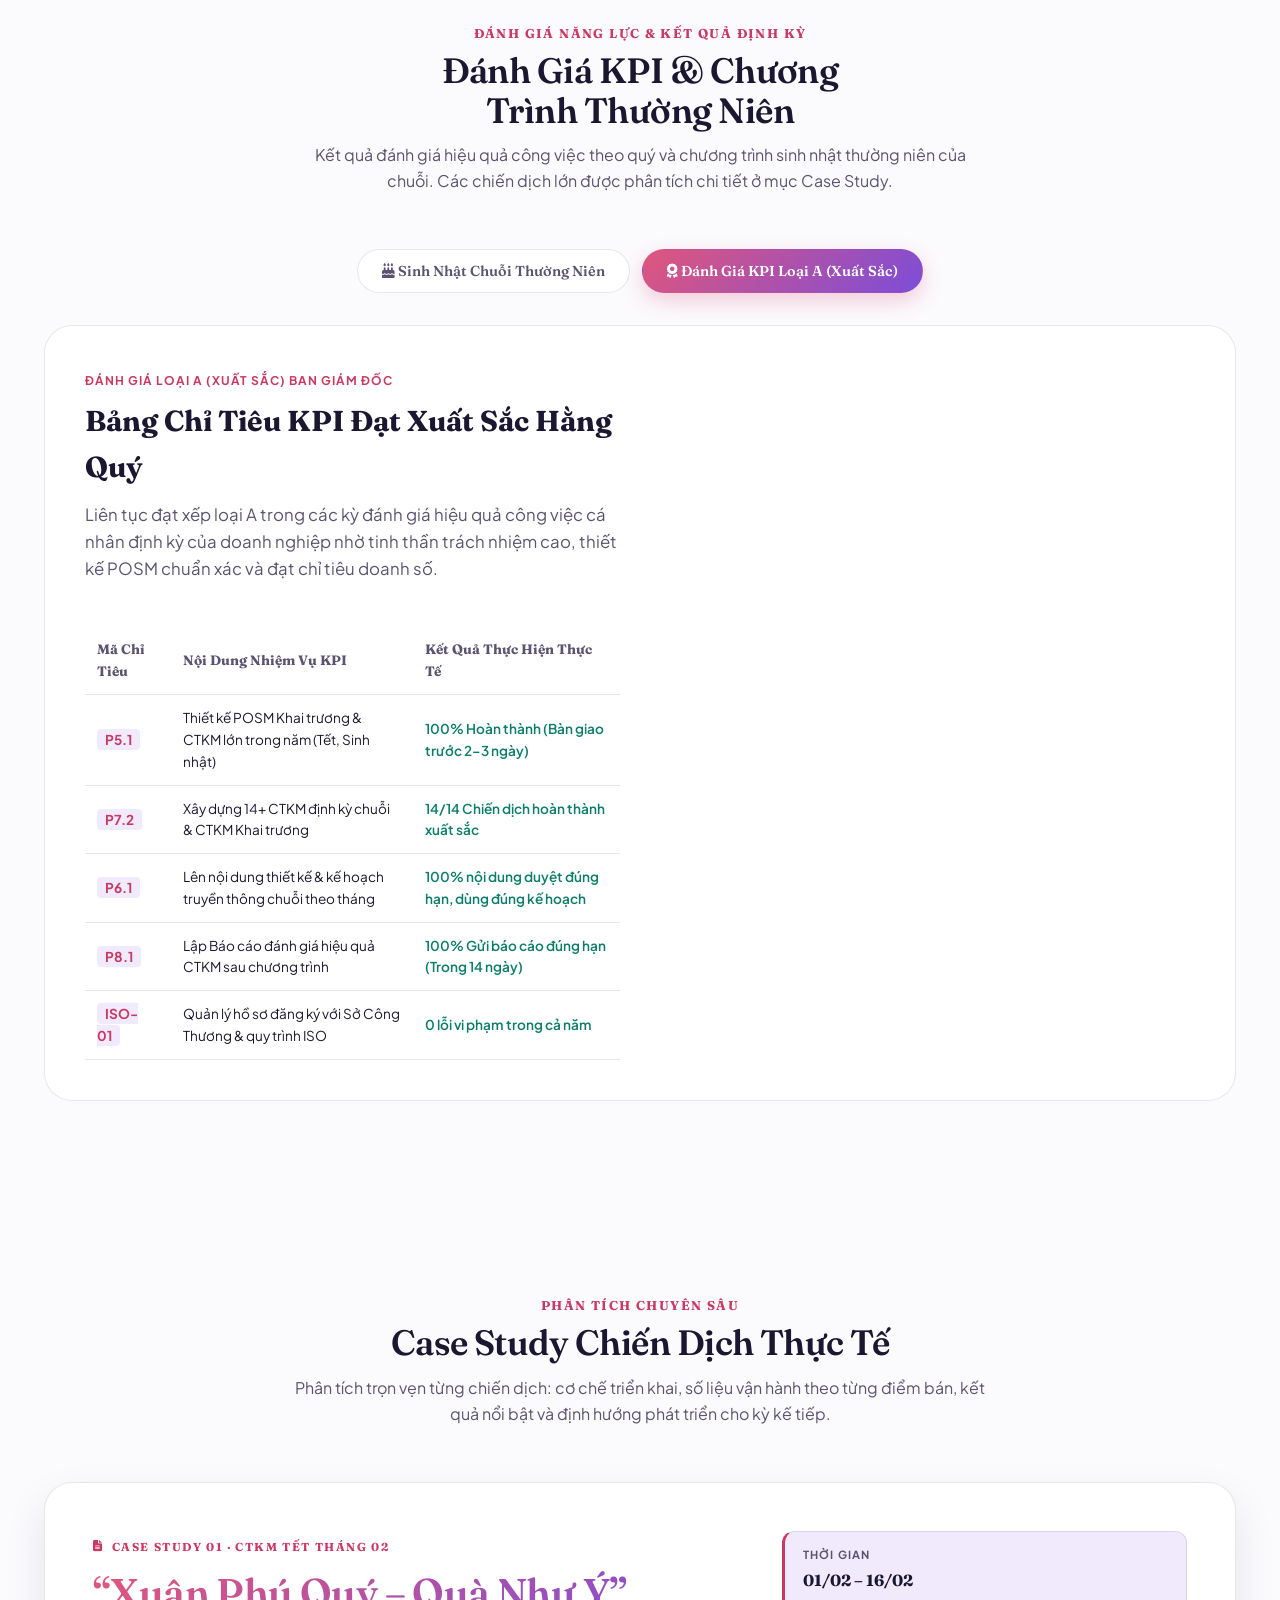
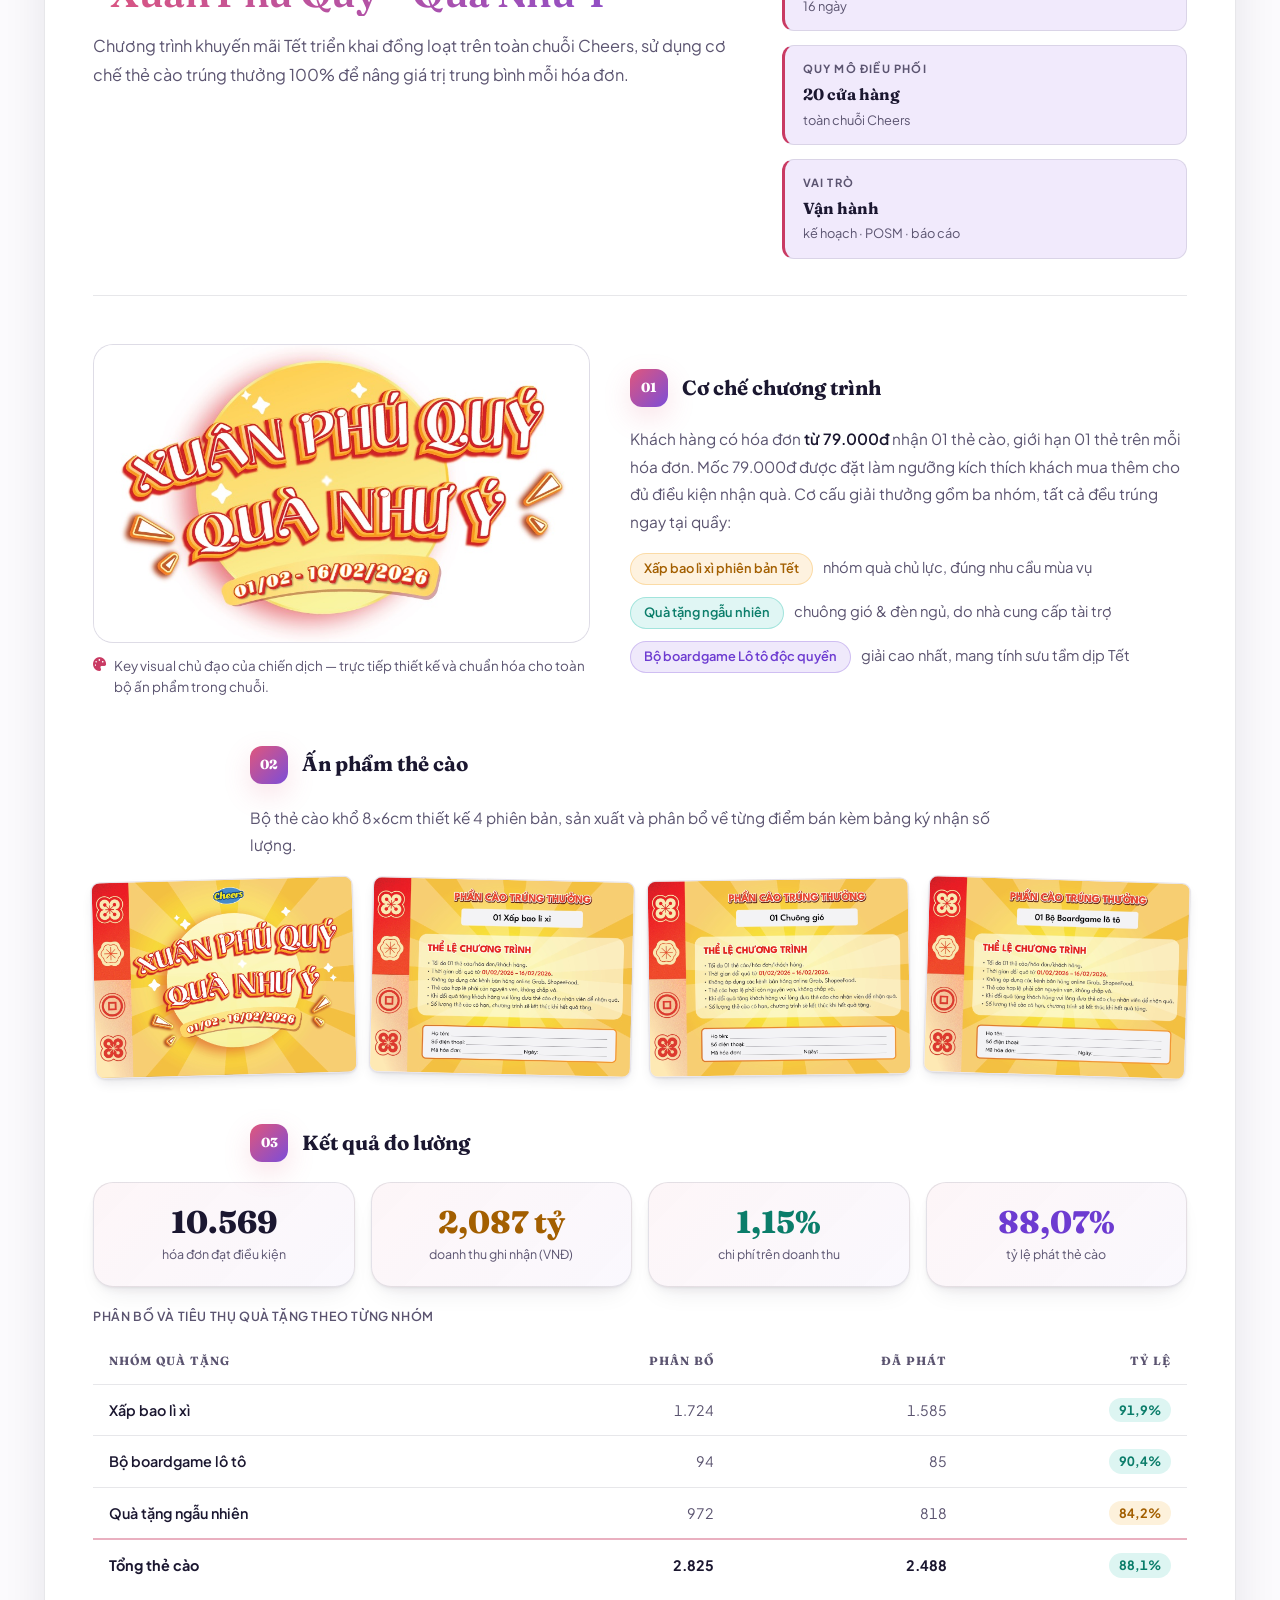
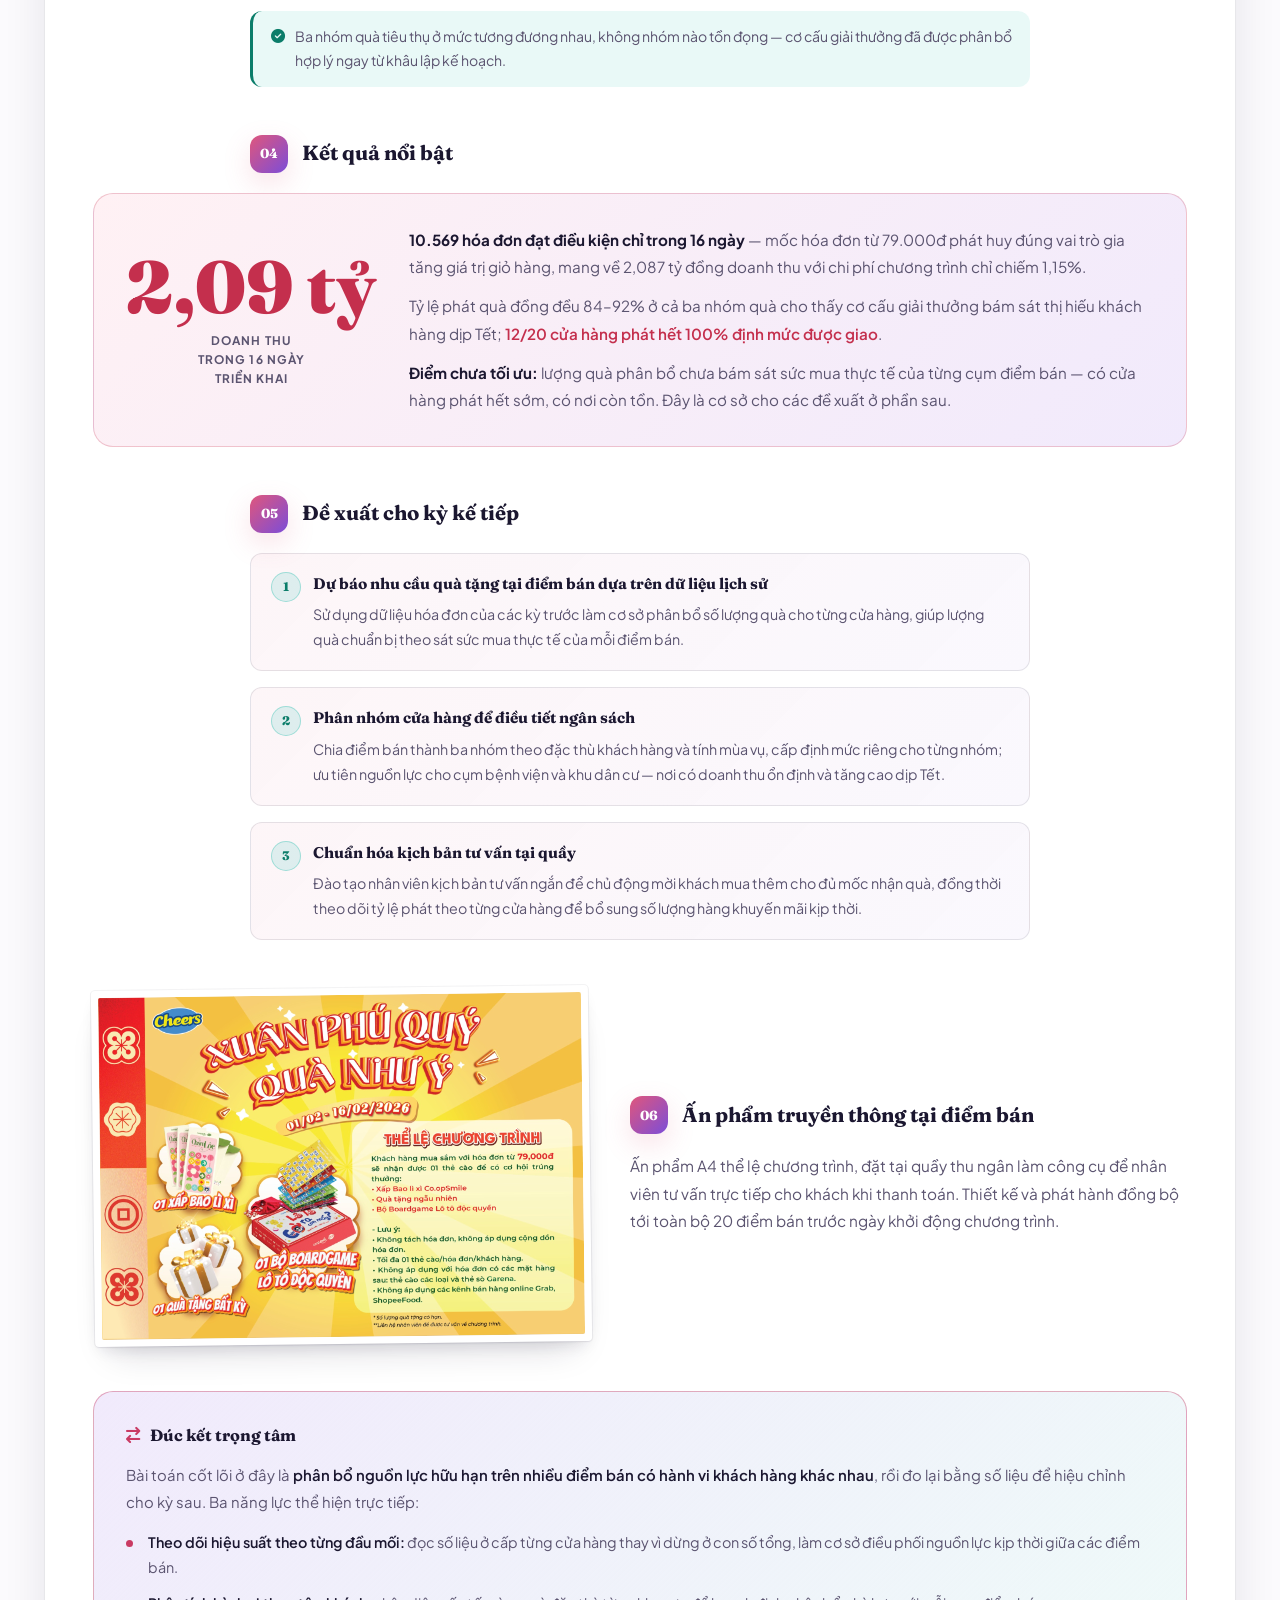
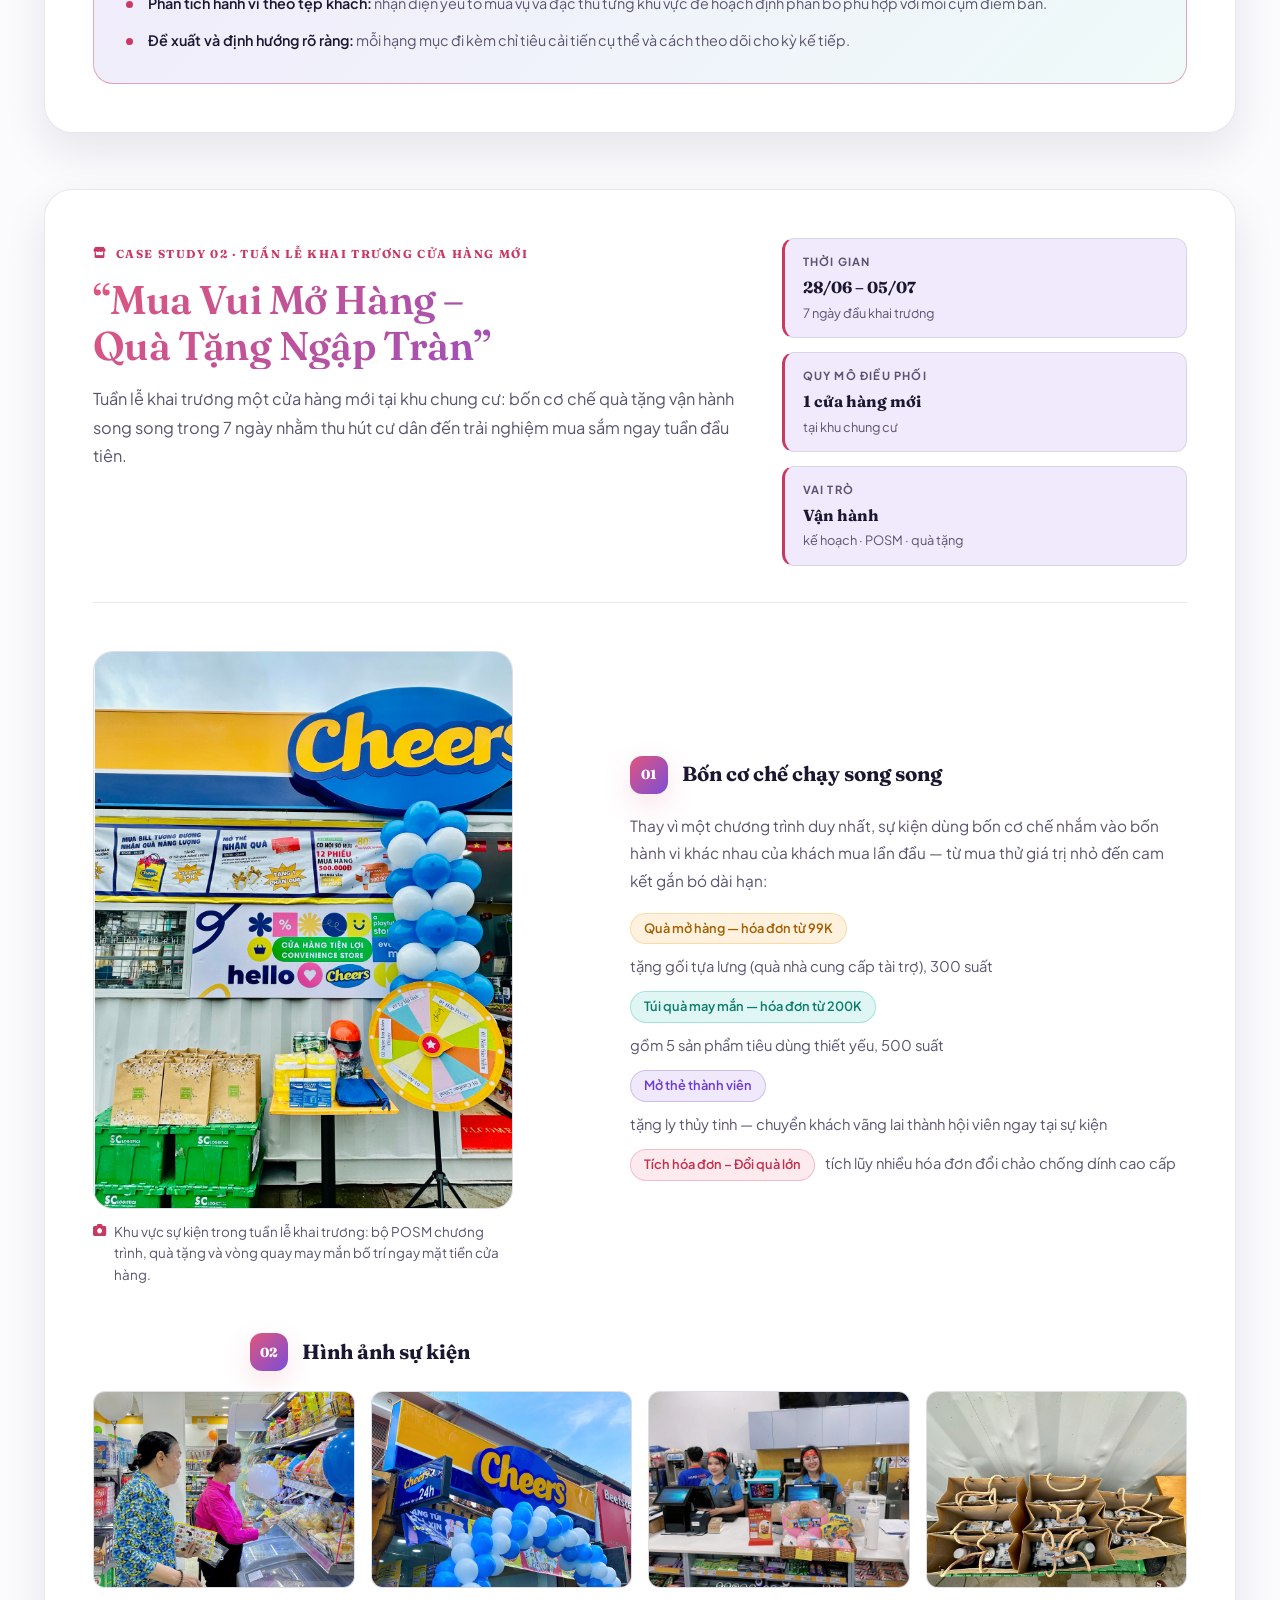
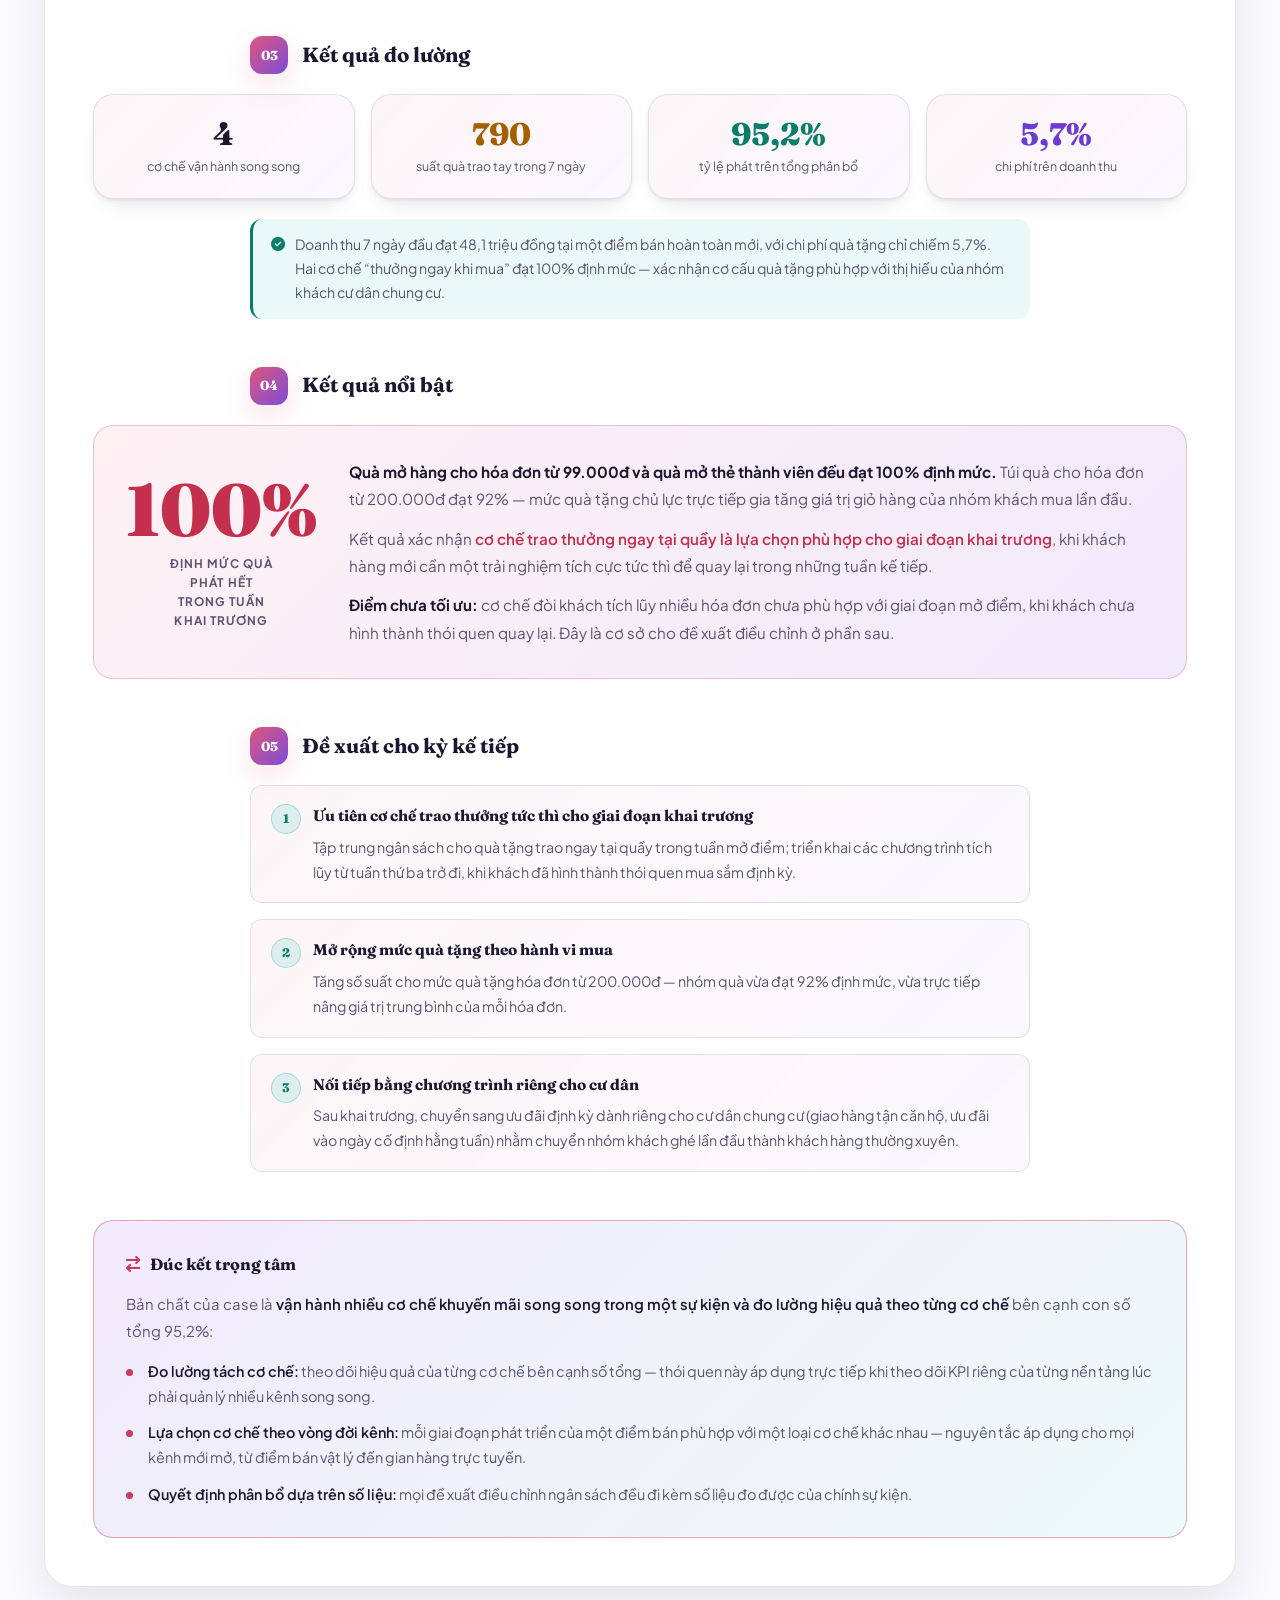
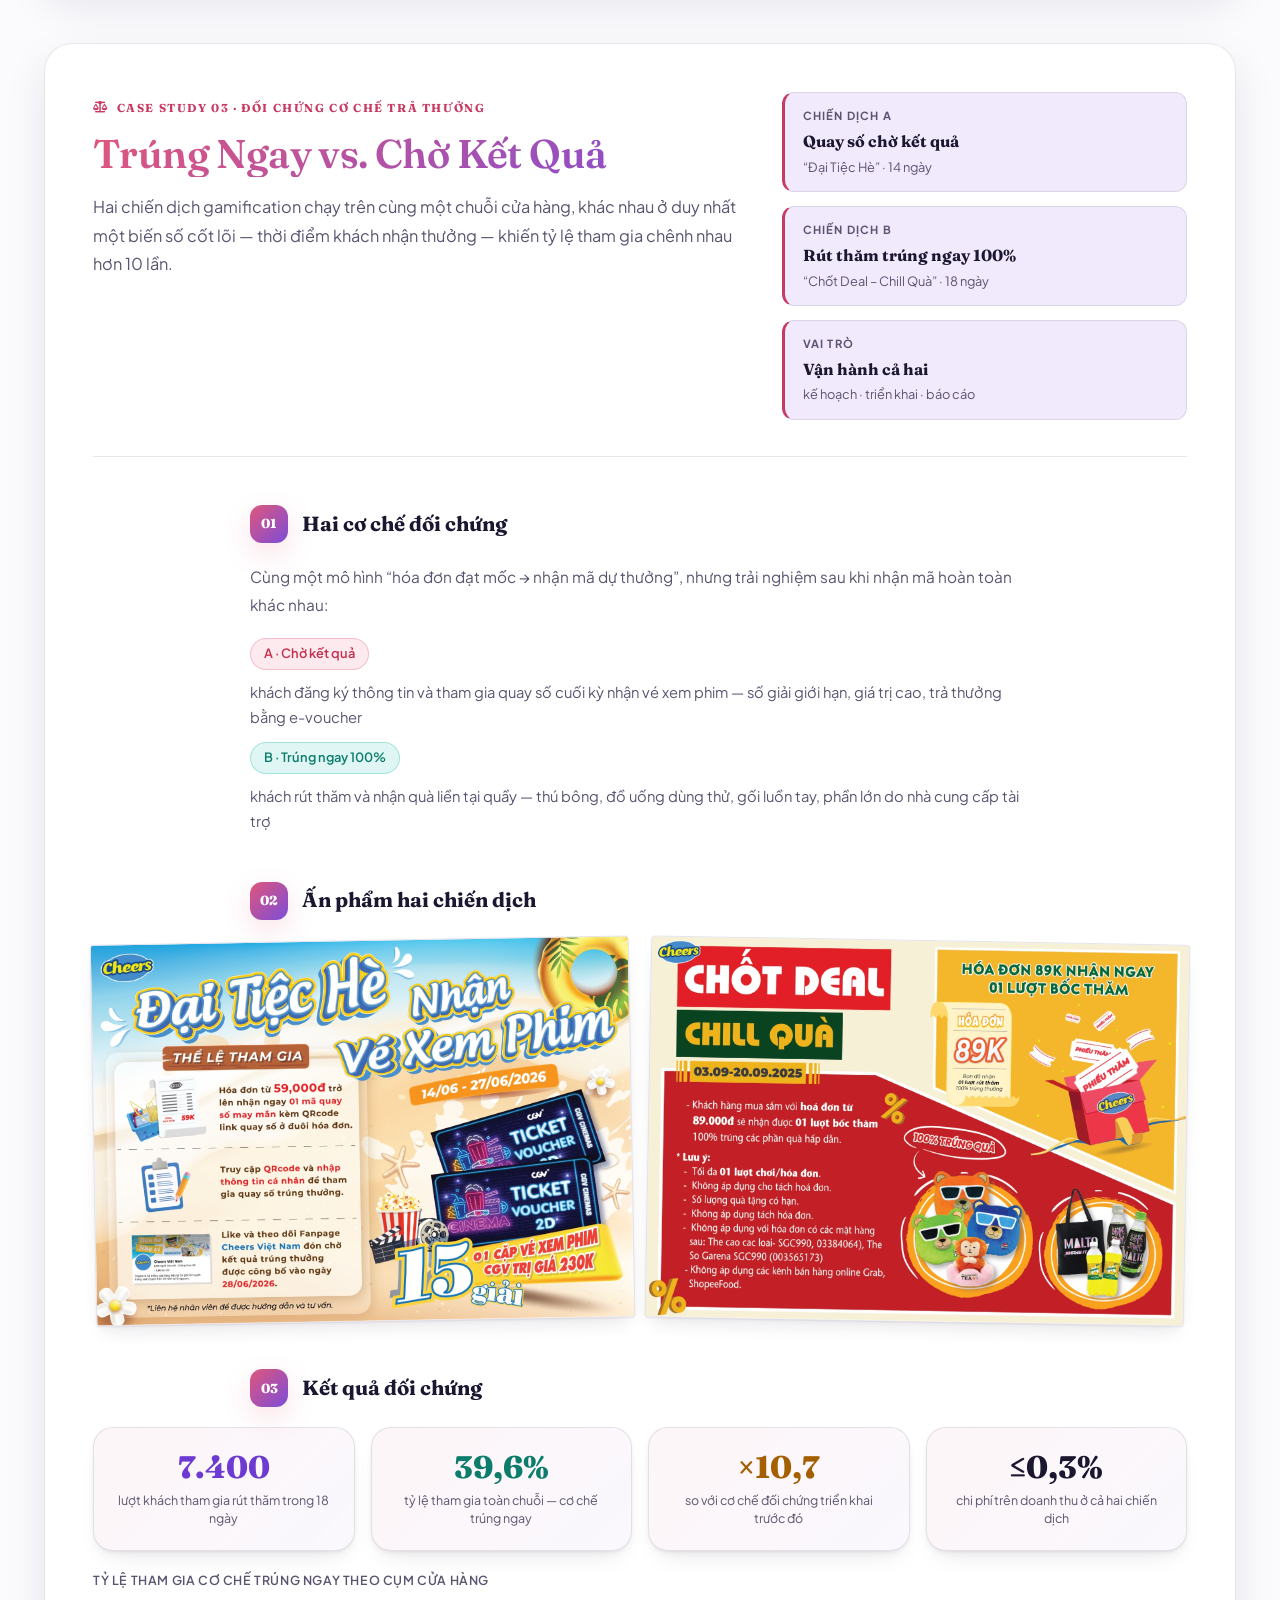
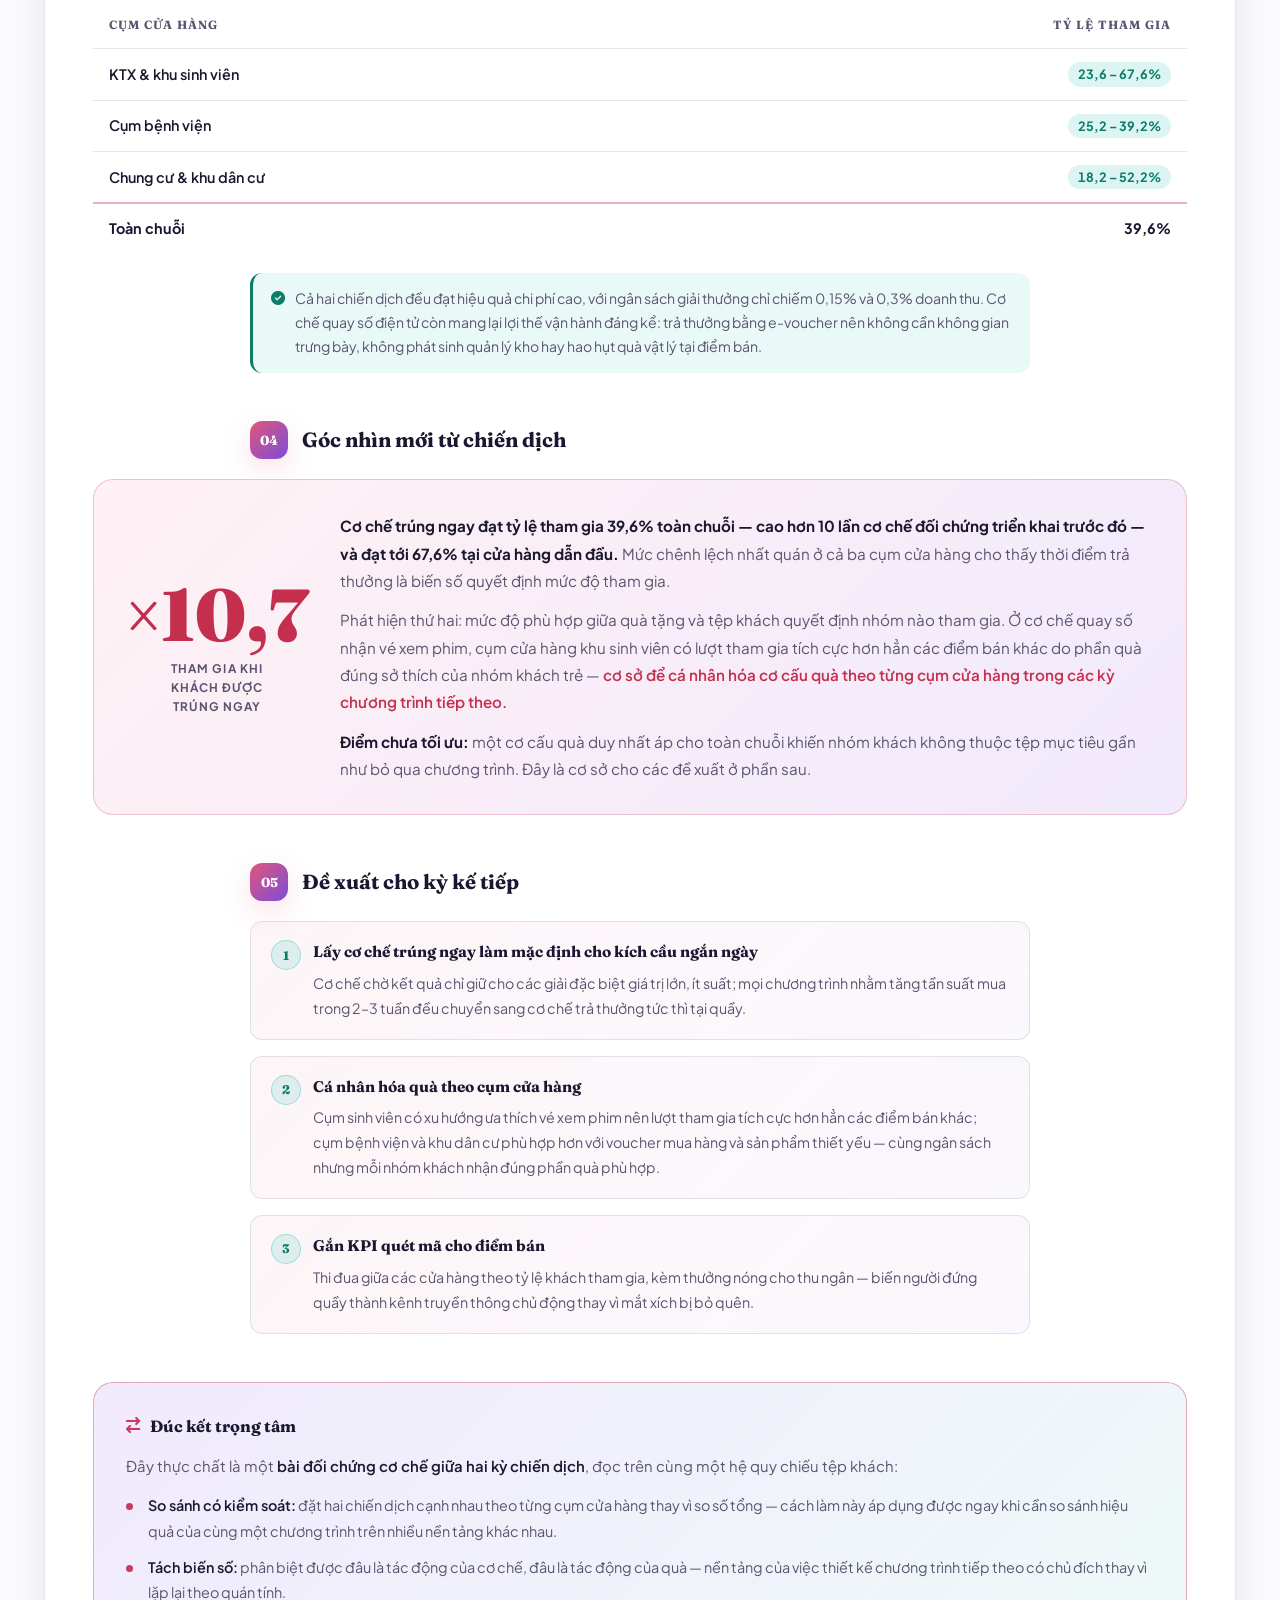
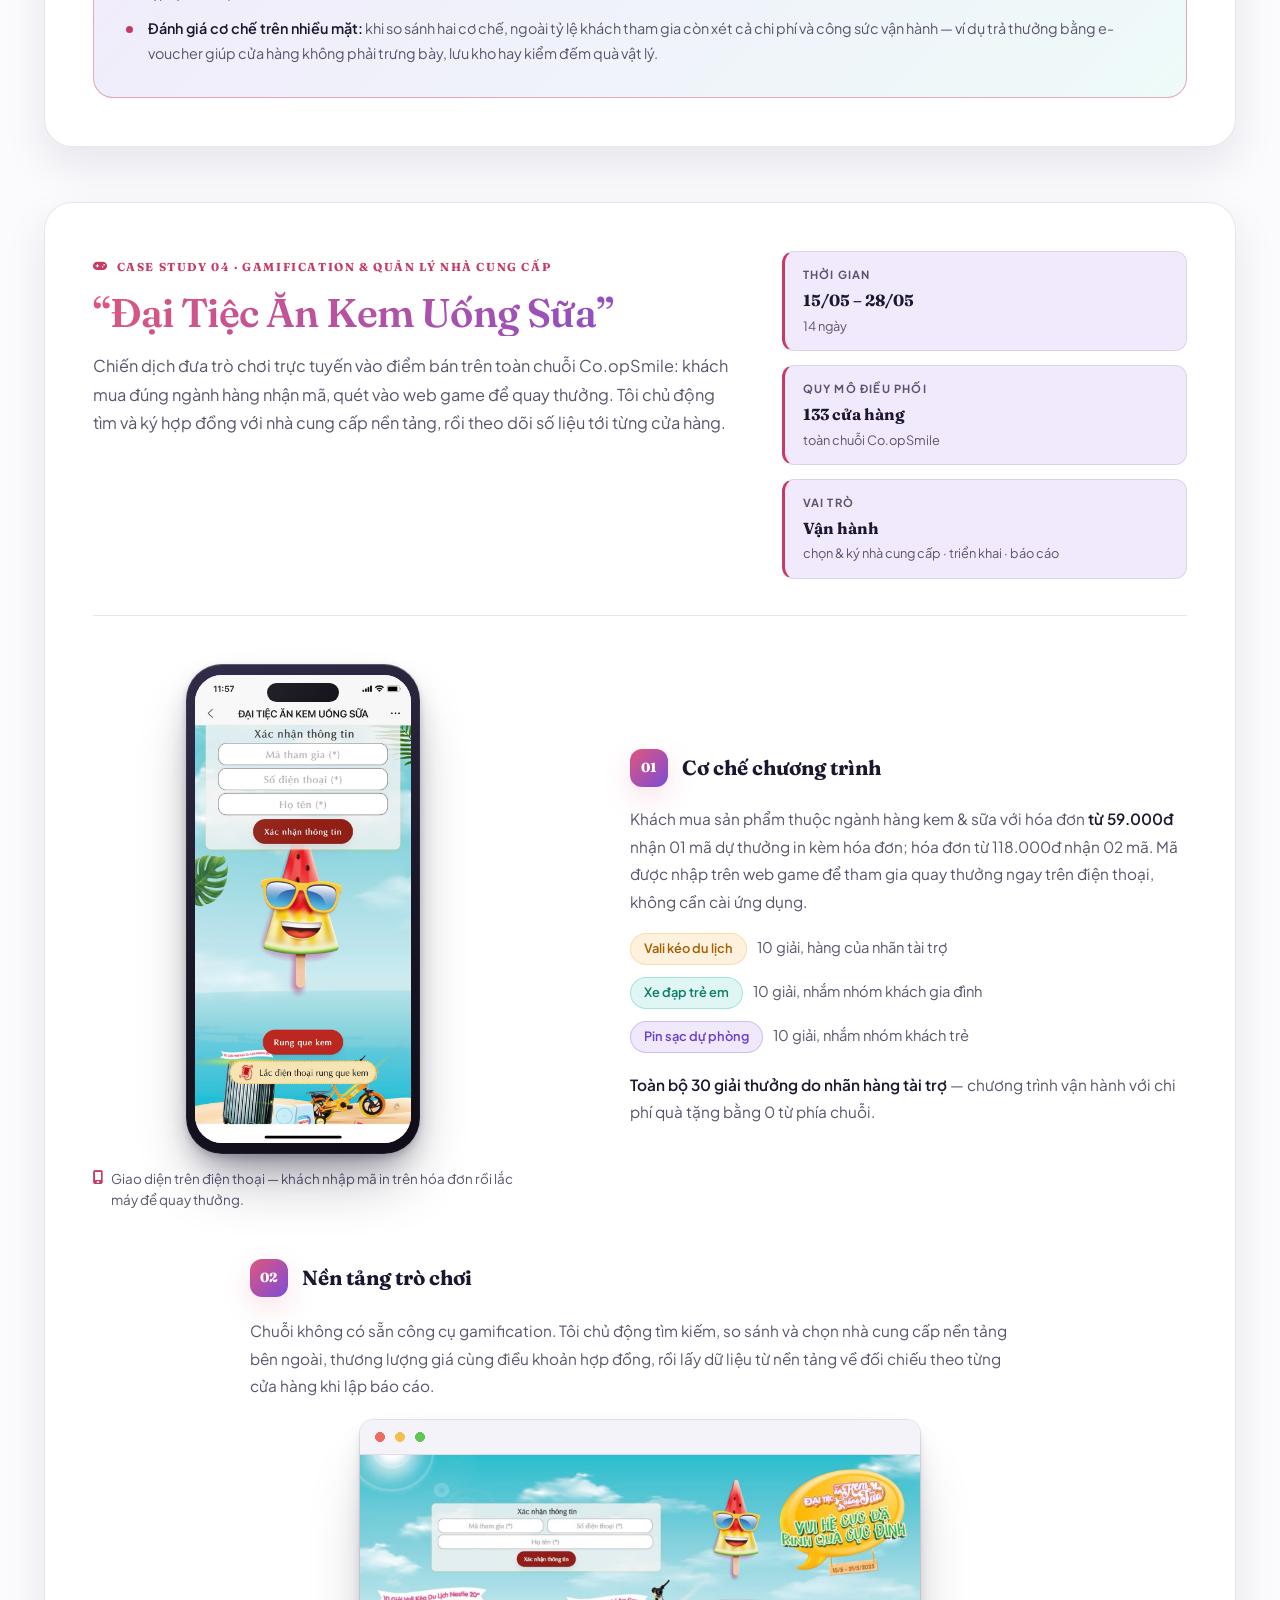
==== commit ff9ff422: "Add files via upload" ====
--- a/index.html
+++ b/index.html
@@ -81,7 +81,7 @@
                             <i class="fa-solid fa-layer-group"></i> Khám Phá Chiến Dịch
                         </a>
                         <a href="#metrics" class="btn btn-secondary">
-                            <i class="fa-solid fa-chart-line"></i> Số Liệu Ấn Tượng
+                            <i class="fa-solid fa-chart-line"></i> Xem Số Liệu
                         </a>
                         <button onclick="openCvModal()" class="btn btn-outline">
                             <i class="fa-solid fa-file-pdf"></i> Xem & Tải Full CV (PDF)
@@ -291,8 +291,8 @@
         <section class="metrics-section" id="metrics">
             <div class="container">
                 <div class="section-header">
-                    <span class="section-subtitle">TẬP TRUNG CHƯƠNG TRÌNH LỚN & KEY EVENTS</span>
-                    <h2 class="section-title">Dashboard KPI & Số Liệu Ấn Tượng</h2>
+                    <span class="section-subtitle">ĐÁNH GIÁ NĂNG LỰC & KẾT QUẢ ĐỊNH KỲ</span>
+                    <h2 class="section-title">Đánh Giá KPI & Chương Trình Thường Niên</h2>
                     <p class="section-desc">Kết quả đánh giá hiệu quả công việc theo quý và chương trình sinh nhật thường niên của chuỗi. Các chiến dịch lớn được phân tích chi tiết ở mục Case Study.</p>
                 </div>
 
@@ -339,7 +339,7 @@
                             </div>
 
                             <div class="panel-image">
-                                <img src="assets/images/posm/sinhnhat_a4.jpg" alt="Ấn phẩm A4 chương trình sinh nhật chuỗi" class="dashboard-img">
+                                <div class="mockup-paper"><img src="assets/images/posm/sinhnhat_a4.jpg" alt="Ấn phẩm A4 chương trình sinh nhật chuỗi" class="dashboard-img"></div>
                                 <div class="img-caption"><i class="fa-solid fa-file-image"></i> Ấn phẩm A4 chương trình sinh nhật: thể lệ và cơ cấu giải thưởng, trưng bày tại quầy thu ngân</div>
                             </div>
                         </div>
@@ -454,7 +454,7 @@
                     <div class="cs-block">
                         <h4 class="cs-h4"><span class="cs-h4-num">02</span> Ấn phẩm thẻ cào</h4>
                         <p class="cs-body">Bộ thẻ cào khổ 8×6cm thiết kế 4 phiên bản, sản xuất và phân bổ về từng điểm bán kèm bảng ký nhận số lượng.</p>
-                        <div class="cs-gallery">
+                        <div class="cs-gallery mockup-cards">
                             <figure><img src="assets/images/tet/tet_thecao_01.jpg" alt="Mockup thẻ cào Tết phiên bản 1" loading="lazy" width="945" height="709"></figure>
                             <figure><img src="assets/images/tet/tet_thecao_02.jpg" alt="Mockup thẻ cào Tết phiên bản 2" loading="lazy" width="946" height="709"></figure>
                             <figure><img src="assets/images/tet/tet_thecao_03.jpg" alt="Mockup thẻ cào Tết phiên bản 3" loading="lazy" width="945" height="710"></figure>
@@ -566,7 +566,7 @@
                     <!-- POSM artifact: ảnh trái, chữ phải -->
                     <div class="cs-block cs-split">
                         <figure class="cs-figure">
-                            <img src="assets/images/tet/tet_posm_a4.jpg" alt="Ấn phẩm A4 chương trình khuyến mãi Tết trưng bày tại cửa hàng" loading="lazy" width="3508" height="2481">
+                            <div class="mockup-paper"><img src="assets/images/tet/tet_posm_a4.jpg" alt="Ấn phẩm A4 chương trình khuyến mãi Tết trưng bày tại cửa hàng" loading="lazy" width="3508" height="2481"></div>
                         </figure>
                         <div class="cs-split-text">
                             <h4 class="cs-h4"><span class="cs-h4-num">06</span> Ấn phẩm truyền thông tại điểm bán</h4>
@@ -743,7 +743,7 @@
 
                     <div class="cs-block">
                         <h4 class="cs-h4"><span class="cs-h4-num">02</span> Ấn phẩm hai chiến dịch</h4>
-                        <div class="cs-gallery">
+                        <div class="cs-gallery mockup-papers">
                             <figure><img src="assets/images/casestudy/poster_quayso.jpg" alt="Ấn phẩm A4 chiến dịch quay số chờ kết quả" loading="lazy" width="3508" height="2481"></figure>
                             <figure><img src="assets/images/casestudy/poster_trungngay.jpg" alt="Ấn phẩm A4 chiến dịch rút thăm trúng ngay" loading="lazy" width="3508" height="2481"></figure>
                         </div>
@@ -1023,7 +1023,6 @@
                             </div>
                         </div>
                     </div>
-
                     <!-- Item 2: Ribbon Cut Event -->
                     <div class="portfolio-card" data-category="opening" data-id="p2" data-title="lễ cắt băng khai trương cửa hàng mới">
                         <div class="card-thumb">
@@ -1039,7 +1038,6 @@
                             </div>
                         </div>
                     </div>
-
                     <!-- Item 3: A4 Shopping Guide Poster -->
                     <div class="portfolio-card" data-category="posm" data-id="p3" data-title="posm a4 thể lệ chương trình khuyến mãi quầy thu ngân">
                         <div class="card-thumb">
@@ -1055,7 +1053,6 @@
                             </div>
                         </div>
                     </div>
-
                     <!-- Item 4: Poster 53×80cm -->
                     <div class="portfolio-card" data-category="posm" data-id="p4" data-title="poster kỳ cẩm nang mua sắm 53x80cm danh mục sản phẩm giảm giá">
                         <div class="card-thumb">
@@ -1071,11 +1068,40 @@
                             </div>
                         </div>
                     </div>
-
-                    <!-- Item 5: Dutch Lady Promo -->
+                    <!-- Item 5: Grand Opening Flyer -->
+                    <div class="portfolio-card" data-category="opening" data-id="p10" data-title="tờ rơi khai trương a5 4 trang sản phẩm ưu đãi tuần lễ khai trương">
+                        <div class="card-thumb">
+                            <img src="assets/images/posm/torroi_khaitruong.jpg" alt="Tờ rơi khai trương khổ A5 phát tại điểm bán" loading="lazy">
+                            <span class="card-category">Khai Trương Cửa Hàng Mới</span>
+                        </div>
+                        <div class="card-body">
+                            <h4>Tờ Rơi Khai Trương</h4>
+                            <p>Tờ rơi khổ A5, 4 trang: trang bìa giới thiệu các chương trình khuyến mãi tại sự kiện, các trang trong là danh mục sản phẩm ưu đãi và giảm giá chỉ áp dụng trong tuần lễ khai trương.</p>
+                            <div class="card-footer">
+                                <span class="card-metric"><i class="fa-solid fa-book-open"></i> A5 · 4 trang</span>
+                                <span class="card-link"><i class="fa-solid fa-arrow-up-right-from-square"></i> Chi Tiết</span>
+                            </div>
+                        </div>
+                    </div>
+                    <!-- Item 6: Shopping Booklet -->
+                    <div class="portfolio-card" data-category="posm" data-id="p9" data-title="tờ rơi cẩm nang mua sắm cuốn a4 định kỳ danh mục sản phẩm">
+                        <div class="card-thumb">
+                            <img src="assets/images/posm/cnms_01.jpg" alt="Bìa tờ rơi cẩm nang mua sắm định kỳ" loading="lazy">
+                            <span class="card-category">Ấn Phẩm POSM</span>
+                        </div>
+                        <div class="card-body">
+                            <h4>Tờ Rơi Cẩm Nang Mua Sắm (Cuốn A4)</h4>
+                            <p>Cuốn A4 phát hành theo từng kỳ khuyến mãi, tập hợp danh mục sản phẩm giảm giá kèm thông tin đặt hàng giao tận nơi.</p>
+                            <div class="card-footer">
+                                <span class="card-metric"><i class="fa-solid fa-book-open"></i> 5 trang/kỳ</span>
+                                <span class="card-link"><i class="fa-solid fa-arrow-up-right-from-square"></i> Chi Tiết</span>
+                            </div>
+                        </div>
+                    </div>
+                    <!-- Item 7: Dutch Lady Promo -->
                     <div class="portfolio-card" data-category="social" data-id="p5" data-title="tích điểm đổi quà dutch lady cô gái hà lan fmcg co-marketing">
                         <div class="card-thumb">
-                            <img src="assets/images/social/dutch_lady.jpg" alt="Dutch Lady Campaign" loading="lazy">
+                            <div class="mockup-social"><div class="msocial-bar"><span class="msocial-ava"></span><span class="msocial-meta"></span></div><img src="assets/images/social/dutch_lady.jpg" alt="Dutch Lady Campaign" loading="lazy"></div>
                             <span class="card-category">Social & Digital Promo</span>
                         </div>
                         <div class="card-body">
@@ -1087,11 +1113,10 @@
                             </div>
                         </div>
                     </div>
-
-                    <!-- Item 6: Buy 1 Get 1 Free Coconut -->
+                    <!-- Item 8: Buy 1 Get 1 Free Coconut -->
                     <div class="portfolio-card" data-category="social" data-id="p6" data-title="dừa tươi mua 1 tặng 1 cực đã giải nhiệt mùa hè banner social">
                         <div class="card-thumb">
-                            <img src="assets/images/social/dua_1tang1.jpg" alt="Buy 1 Get 1 Free" loading="lazy">
+                            <div class="mockup-social"><div class="msocial-bar"><span class="msocial-ava"></span><span class="msocial-meta"></span></div><img src="assets/images/social/dua_1tang1.jpg" alt="Buy 1 Get 1 Free" loading="lazy"></div>
                             <span class="card-category">Social & Digital Promo</span>
                         </div>
                         <div class="card-body">
@@ -1103,11 +1128,10 @@
                             </div>
                         </div>
                     </div>
-
-                    <!-- Item 7: X2 Stamp Reward -->
+                    <!-- Item 9: X2 Stamp Reward -->
                     <div class="portfolio-card" data-category="social" data-id="p7" data-title="chương trình x2 tem tích lũy sinh nhật khtv loyalty">
                         <div class="card-thumb">
-                            <img src="assets/images/social/x2_tem.jpg" alt="X2 Stamp Rewards" loading="lazy">
+                            <div class="mockup-social"><div class="msocial-bar"><span class="msocial-ava"></span><span class="msocial-meta"></span></div><img src="assets/images/social/x2_tem.jpg" alt="X2 Stamp Rewards" loading="lazy"></div>
                             <span class="card-category">Social & Digital Promo</span>
                         </div>
                         <div class="card-body">
@@ -1119,11 +1143,10 @@
                             </div>
                         </div>
                     </div>
-
-                    <!-- Item 8: Online Channel Promo -->
+                    <!-- Item 10: Online Channel Promo -->
                     <div class="portfolio-card" data-category="social" data-id="p8" data-title="truyền thông ưu đãi hằng tháng shopeefood grabmart voucher">
                         <div class="card-thumb">
-                            <img src="assets/images/social/online_promo.jpg" alt="Ấn phẩm truyền thông ưu đãi kênh online" loading="lazy">
+                            <div class="mockup-social"><div class="msocial-bar"><span class="msocial-ava"></span><span class="msocial-meta"></span></div><img src="assets/images/social/online_promo.jpg" alt="Ấn phẩm truyền thông ưu đãi kênh online" loading="lazy"></div>
                             <span class="card-category">Social & Digital Promo</span>
                         </div>
                         <div class="card-body">
@@ -1136,45 +1159,13 @@
                         </div>
                     </div>
 
-                    <!-- Item 10: Grand Opening Flyer -->
-                    <div class="portfolio-card" data-category="opening" data-id="p10" data-title="tờ rơi khai trương a5 4 trang sản phẩm ưu đãi tuần lễ khai trương">
-                        <div class="card-thumb">
-                            <img src="assets/images/posm/torroi_khaitruong.jpg" alt="Tờ rơi khai trương khổ A5 phát tại điểm bán" loading="lazy">
-                            <span class="card-category">Khai Trương Cửa Hàng Mới</span>
-                        </div>
-                        <div class="card-body">
-                            <h4>Tờ Rơi Khai Trương</h4>
-                            <p>Tờ rơi khổ A5, 4 trang: trang bìa giới thiệu các chương trình khuyến mãi tại sự kiện, các trang trong là danh mục sản phẩm ưu đãi và giảm giá chỉ áp dụng trong tuần lễ khai trương.</p>
-                            <div class="card-footer">
-                                <span class="card-metric"><i class="fa-solid fa-book-open"></i> A5 · 4 trang</span>
-                                <span class="card-link"><i class="fa-solid fa-arrow-up-right-from-square"></i> Chi Tiết</span>
-                            </div>
-                        </div>
-                    </div>
-
-                    <!-- Item 9: Shopping Booklet -->
-                    <div class="portfolio-card" data-category="posm" data-id="p9" data-title="tờ rơi cẩm nang mua sắm cuốn a4 định kỳ danh mục sản phẩm">
-                        <div class="card-thumb">
-                            <img src="assets/images/posm/cnms_01.jpg" alt="Bìa tờ rơi cẩm nang mua sắm định kỳ" loading="lazy">
-                            <span class="card-category">Ấn Phẩm POSM</span>
-                        </div>
-                        <div class="card-body">
-                            <h4>Tờ Rơi Cẩm Nang Mua Sắm (Cuốn A4)</h4>
-                            <p>Cuốn A4 phát hành theo từng kỳ khuyến mãi, tập hợp danh mục sản phẩm giảm giá kèm thông tin đặt hàng giao tận nơi.</p>
-                            <div class="card-footer">
-                                <span class="card-metric"><i class="fa-solid fa-book-open"></i> 5 trang/kỳ</span>
-                                <span class="card-link"><i class="fa-solid fa-arrow-up-right-from-square"></i> Chi Tiết</span>
-                            </div>
-                        </div>
-                    </div>
-
                 </div>
 
                 <!-- Booklet full spread -->
                 <div class="booklet-block">
                     <h3 class="booklet-title"><i class="fa-solid fa-book-open"></i> Trọn bộ cẩm nang mua sắm một kỳ</h3>
                     <p class="booklet-desc">Mỗi kỳ khuyến mãi phát hành một cuốn A4 hoàn chỉnh: trang bìa chủ đề, các trang danh mục sản phẩm giảm giá, trang thông tin đặt hàng và kênh liên hệ.</p>
-                    <div class="cs-gallery">
+                    <div class="cs-gallery mockup-pages">
                         <figure><img src="assets/images/posm/cnms_01.jpg" alt="Cẩm nang mua sắm — trang bìa chủ đề" loading="lazy" width="2481" height="3509"></figure>
                         <figure><img src="assets/images/posm/cnms_02.jpg" alt="Cẩm nang mua sắm — trang danh mục sản phẩm 1" loading="lazy" width="2481" height="3509"></figure>
                         <figure><img src="assets/images/posm/cnms_03.jpg" alt="Cẩm nang mua sắm — trang danh mục sản phẩm 2" loading="lazy" width="2482" height="3509"></figure>
--- a/style.css
+++ b/style.css
@@ -3145,3 +3145,189 @@
 @media (max-width: 768px) {
     .cs-figure .mockup-phone img { max-height: 44vh; }
 }
+
+/* ══════════════════════════════════════════════════════════
+   MOCKUP ẤN PHẨM IN — mức tiết chế
+   Nguyên tắc: gợi ra chất liệu giấy bằng bóng đổ và độ nghiêng
+   rất nhỏ (≤2°), tuyệt đối không bóp méo chữ trên thiết kế.
+   ══════════════════════════════════════════════════════════ */
+
+/* ── Tờ giấy in A4 ──────────────────────────────────────── */
+.mockup-paper {
+    display: block;
+    background: #fff;
+    padding: 7px;
+    border-radius: 4px;
+    box-shadow:
+        0 0 0 1px rgba(27, 23, 48, 0.05),
+        0 1px 2px rgba(27, 23, 48, 0.06),
+        0 8px 16px -6px rgba(27, 23, 48, 0.12),
+        0 22px 36px -18px rgba(27, 23, 48, 0.18);
+    transform: rotate(-0.7deg);
+    transition: transform var(--transition-smooth), box-shadow var(--transition-smooth);
+}
+
+.mockup-paper:hover {
+    transform: rotate(0deg) translateY(-4px);
+    box-shadow:
+        0 0 0 1px rgba(27, 23, 48, 0.05),
+        0 2px 4px rgba(27, 23, 48, 0.08),
+        0 16px 30px -8px rgba(27, 23, 48, 0.16),
+        0 36px 56px -24px rgba(27, 23, 48, 0.22);
+}
+
+.mockup-paper img,
+.mockup-paper .dashboard-img {
+    display: block;
+    width: 100%;
+    height: auto;
+    border: none !important;
+    border-radius: 2px !important;
+    box-shadow: none !important;
+}
+
+.mockup-paper .zoomable:hover { transform: none; box-shadow: none; }
+
+/* ── Xấp thẻ cào: mỗi thẻ lệch một góc khác nhau ─────────── */
+.mockup-cards figure {
+    transition: transform var(--transition-smooth), z-index 0s;
+    transform: rotate(-1.5deg);
+}
+.mockup-cards figure:nth-child(2) { transform: rotate(1.3deg); }
+.mockup-cards figure:nth-child(3) { transform: rotate(-0.8deg); }
+.mockup-cards figure:nth-child(4) { transform: rotate(1.8deg); }
+
+.mockup-cards figure:hover {
+    transform: rotate(0deg) translateY(-5px);
+    position: relative;
+    z-index: 3;
+}
+
+.mockup-cards img {
+    border-radius: 9px !important;
+    border: 1px solid rgba(27, 23, 48, 0.07) !important;
+    box-shadow:
+        0 1px 2px rgba(27, 23, 48, 0.07),
+        0 6px 14px -5px rgba(27, 23, 48, 0.16);
+}
+
+.mockup-cards img:hover { transform: none !important; }
+
+/* ── Trang cẩm nang xếp lớp như cuốn sách ────────────────── */
+.mockup-pages figure {
+    position: relative;
+    transition: transform var(--transition-smooth);
+}
+
+/* Hai lớp giấy nhô ra sau mỗi trang */
+.mockup-pages figure::before,
+.mockup-pages figure::after {
+    content: '';
+    position: absolute;
+    inset: 0;
+    border-radius: 4px;
+    background: #fff;
+    box-shadow: 0 1px 3px rgba(27, 23, 48, 0.10);
+    z-index: -1;
+}
+.mockup-pages figure::before { transform: translate(3px, 3px) rotate(0.8deg); }
+.mockup-pages figure::after  { transform: translate(6px, 6px) rotate(1.6deg); }
+
+.mockup-pages img {
+    position: relative;
+    z-index: 1;
+    border-radius: 4px !important;
+    border: 1px solid rgba(27, 23, 48, 0.08) !important;
+    box-shadow: 0 2px 6px rgba(27, 23, 48, 0.10) !important;
+}
+
+.mockup-pages figure:hover { transform: translateY(-5px); }
+.mockup-pages img:hover { transform: none !important; }
+
+/* ── Hai poster A4 của case đối chứng ────────────────────── */
+.mockup-papers figure { transition: transform var(--transition-smooth); }
+.mockup-papers figure:nth-child(1) { transform: rotate(-1deg); }
+.mockup-papers figure:nth-child(2) { transform: rotate(1deg); }
+.mockup-papers figure:hover { transform: rotate(0deg) translateY(-4px); }
+
+.mockup-papers img {
+    border-radius: 4px !important;
+    border: 1px solid rgba(27, 23, 48, 0.07) !important;
+    box-shadow:
+        0 1px 2px rgba(27, 23, 48, 0.06),
+        0 10px 20px -8px rgba(27, 23, 48, 0.14) !important;
+}
+.mockup-papers img:hover { transform: none !important; }
+
+/* ── Khung bài đăng mạng xã hội cho banner vuông ─────────── */
+.mockup-social {
+    height: 100%;
+    display: flex;
+    flex-direction: column;
+    background: var(--bg-card);
+}
+
+.msocial-bar {
+    flex: 0 0 30px;
+    display: flex;
+    align-items: center;
+    gap: 8px;
+    padding: 0 10px;
+    border-bottom: 1px solid var(--border-color);
+    background: var(--bg-inset);
+}
+
+.msocial-ava {
+    width: 15px;
+    height: 15px;
+    border-radius: 50%;
+    background: var(--gradient-primary);
+    flex-shrink: 0;
+}
+
+/* Hai vạch xám giả lập tên trang và mốc thời gian */
+.msocial-meta {
+    flex: 1;
+    height: 15px;
+    background:
+        linear-gradient(var(--border-strong), var(--border-strong)) left 2px / 62px 5px no-repeat,
+        linear-gradient(var(--border-color), var(--border-color)) left 10px / 34px 4px no-repeat;
+}
+
+.mockup-social img {
+    flex: 1;
+    min-height: 0;
+    width: 100%;
+    object-fit: contain;
+    background: var(--bg-inset);
+}
+
+/* ── Chế độ tối ─────────────────────────────────────────── */
+[data-theme="dark"] .mockup-paper,
+[data-theme="dark"] .mockup-pages figure::before,
+[data-theme="dark"] .mockup-pages figure::after { background: #E8E4F0; }
+
+[data-theme="dark"] .mockup-paper {
+    box-shadow:
+        0 2px 5px rgba(0, 0, 0, 0.35),
+        0 14px 28px -10px rgba(0, 0, 0, 0.5);
+}
+
+/* ── Tôn trọng người tắt hiệu ứng ───────────────────────── */
+@media (prefers-reduced-motion: reduce) {
+    .mockup-paper,
+    .mockup-cards figure,
+    .mockup-papers figure { transform: none; transition: none; }
+    .mockup-paper:hover,
+    .mockup-cards figure:hover,
+    .mockup-papers figure:hover,
+    .mockup-pages figure:hover { transform: none; }
+}
+
+@media (max-width: 768px) {
+    .mockup-paper { padding: 5px; transform: none; }
+    .mockup-cards figure,
+    .mockup-papers figure { transform: none; }
+    .mockup-pages figure::before,
+    .mockup-pages figure::after { display: none; }
+}
